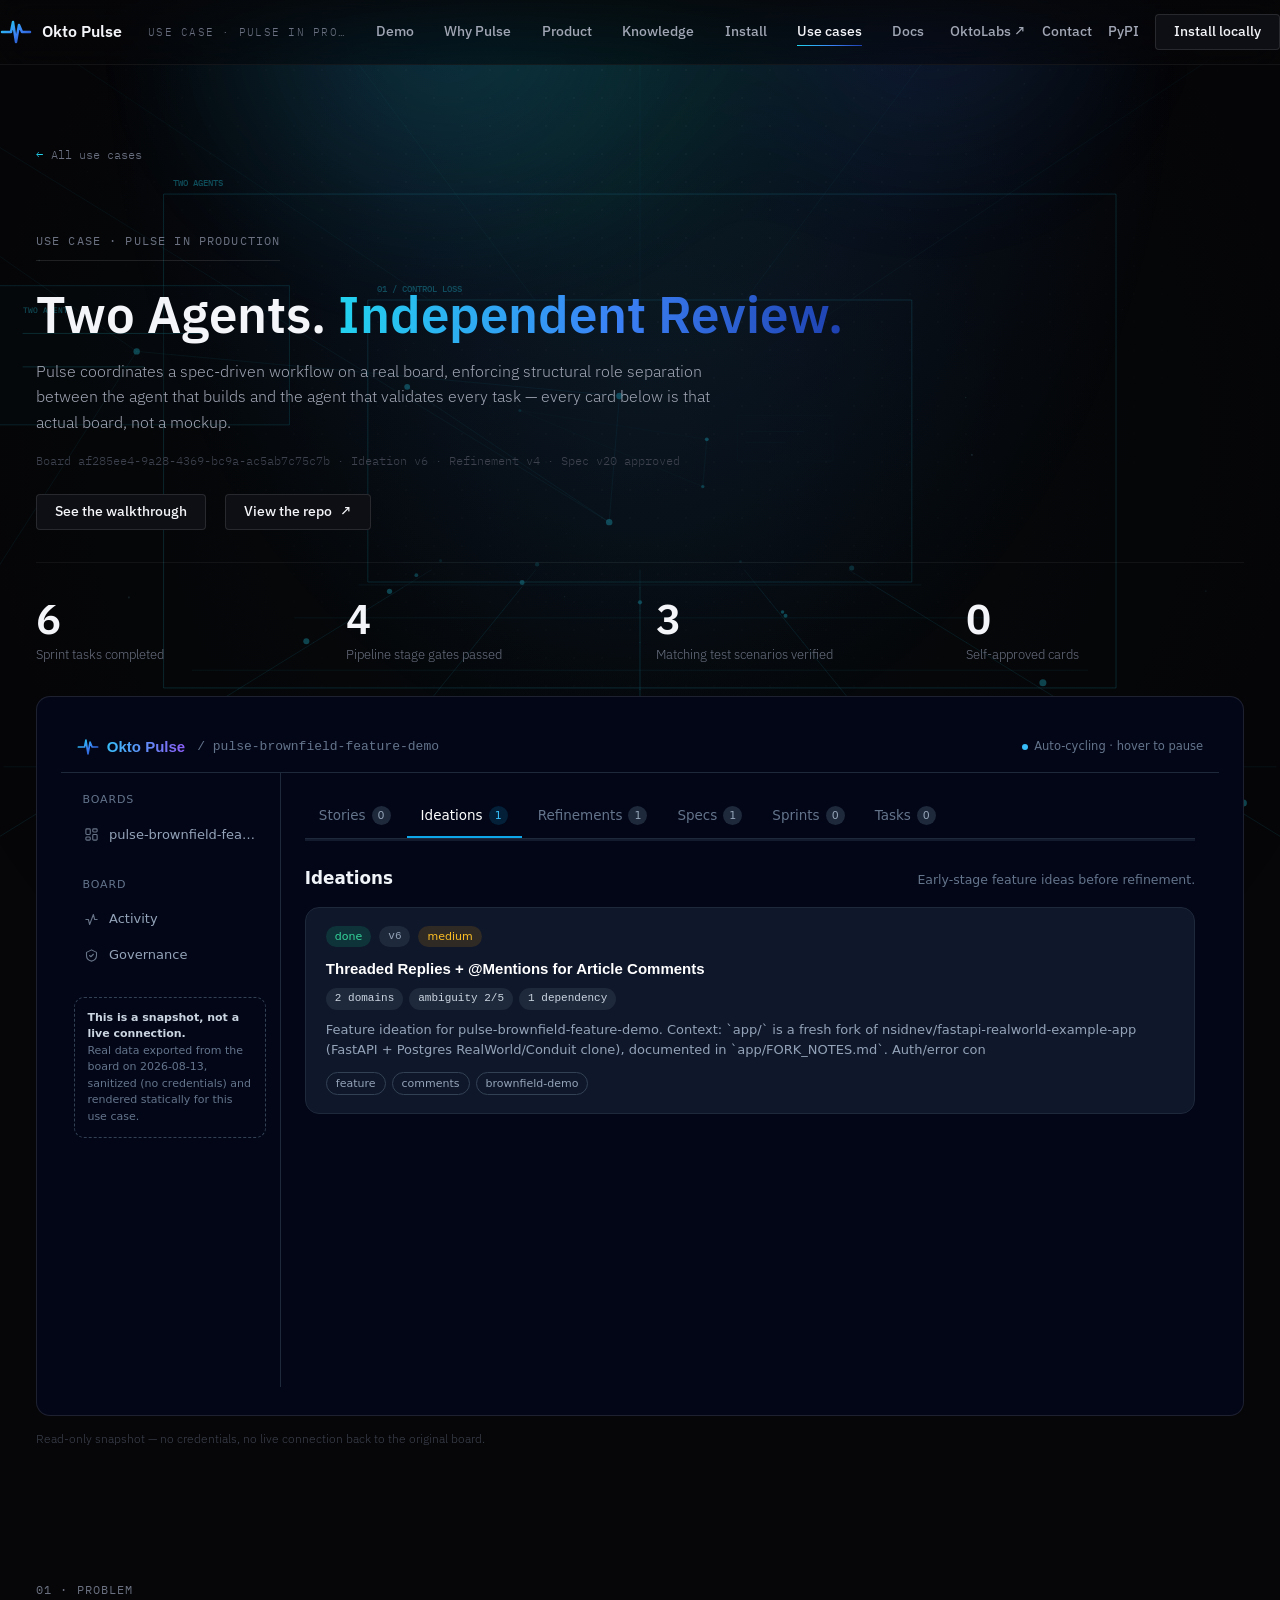
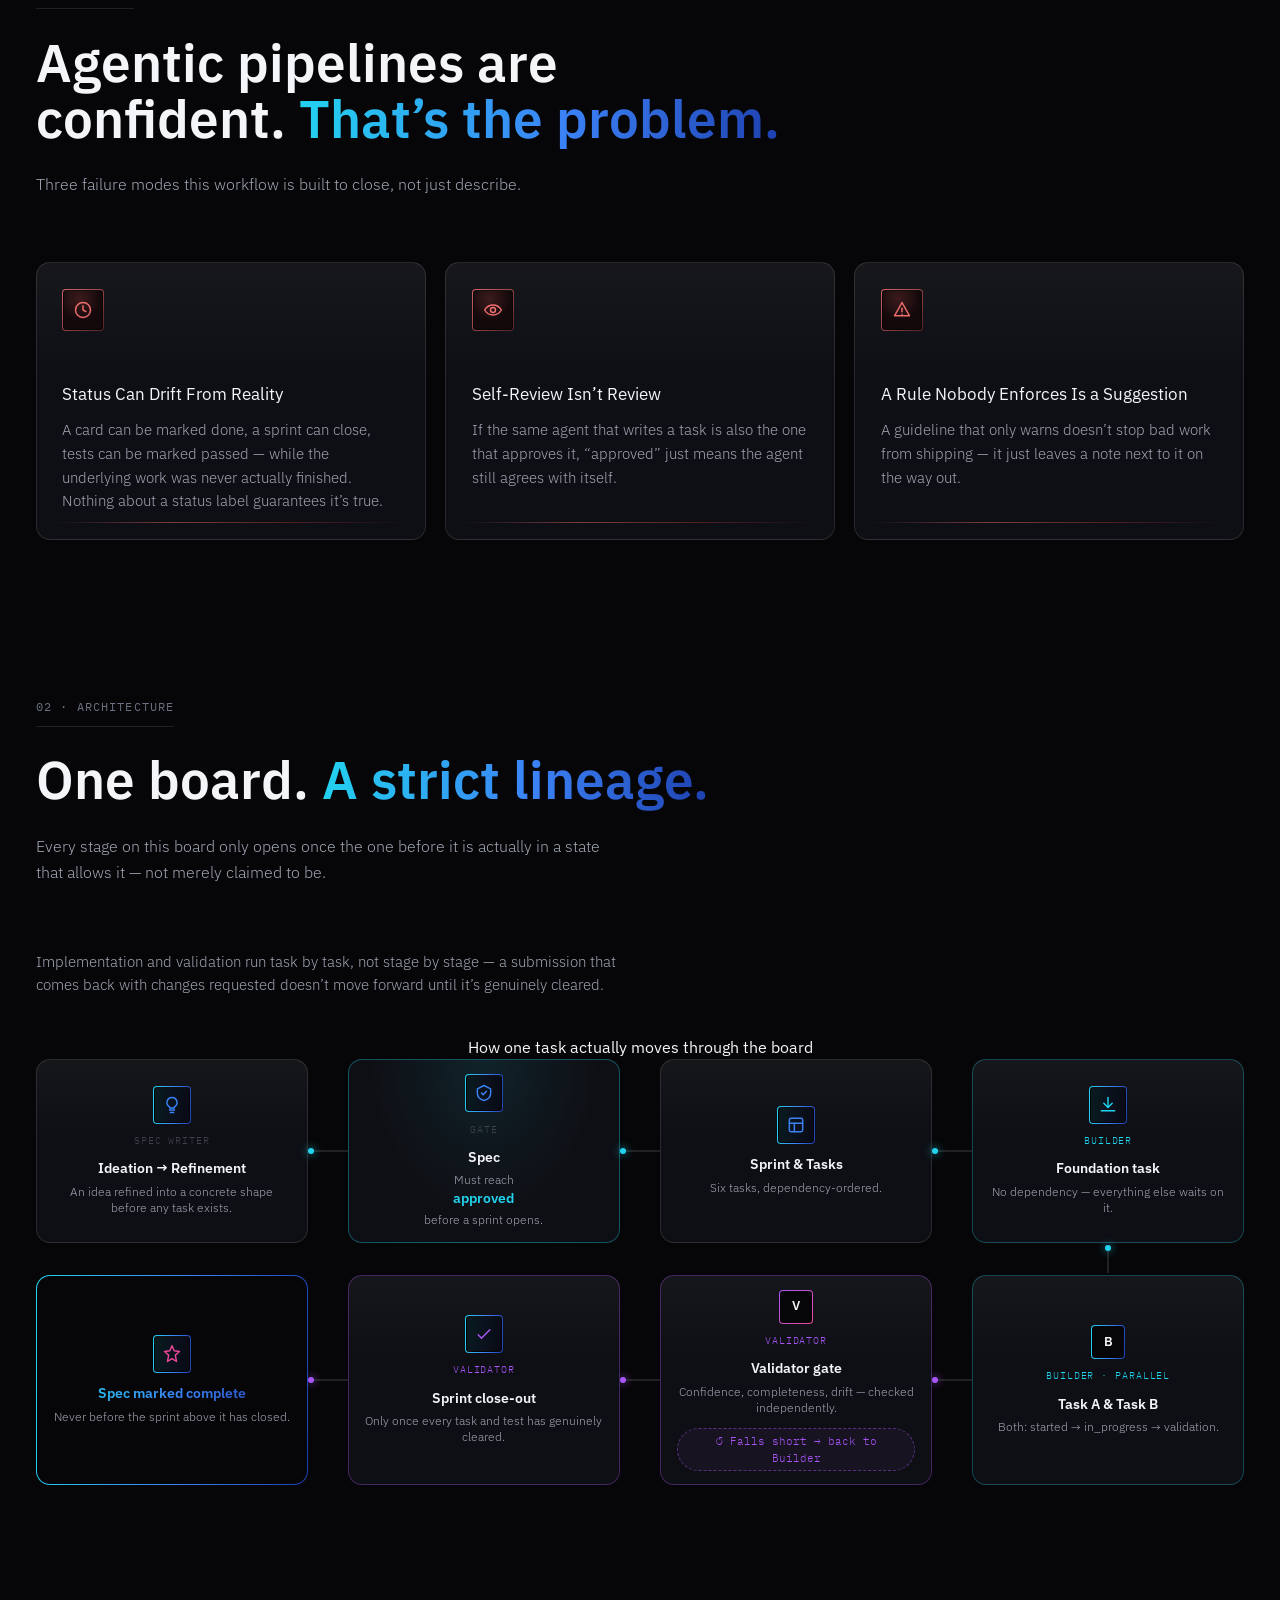
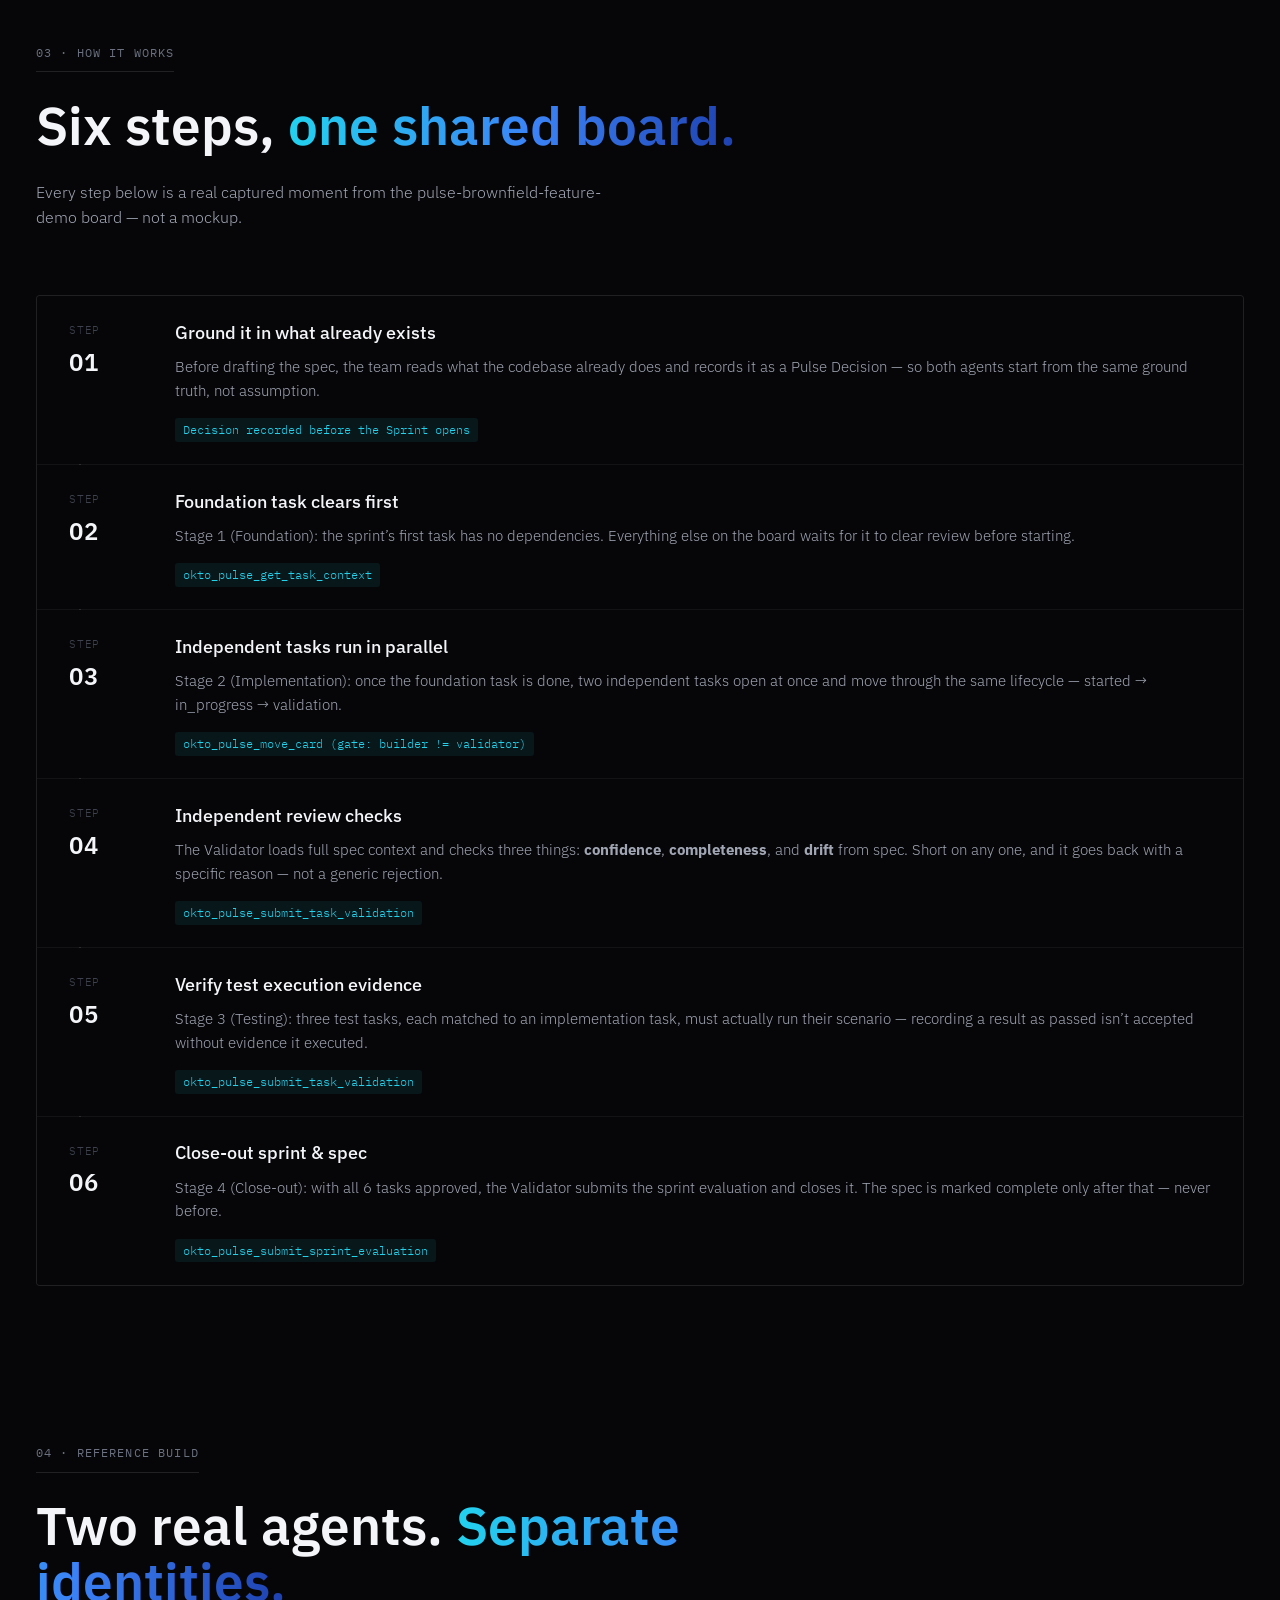
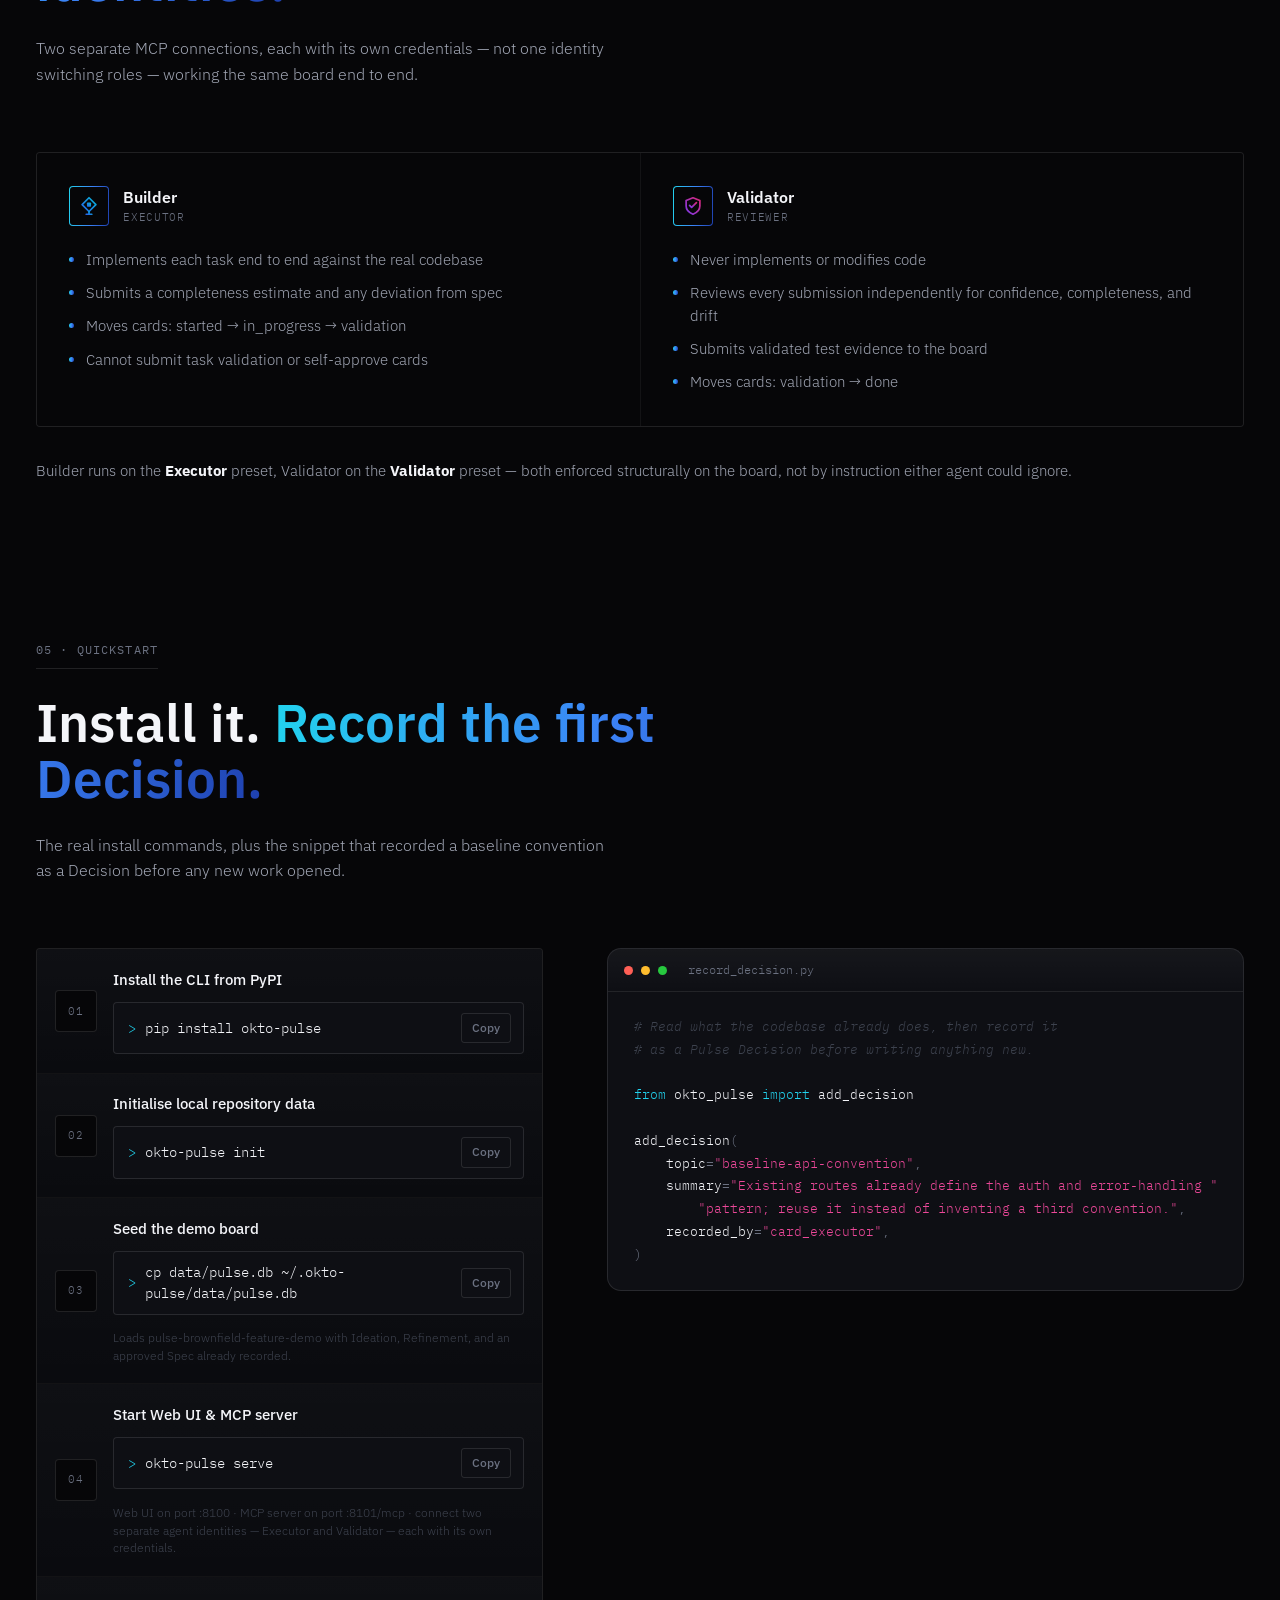
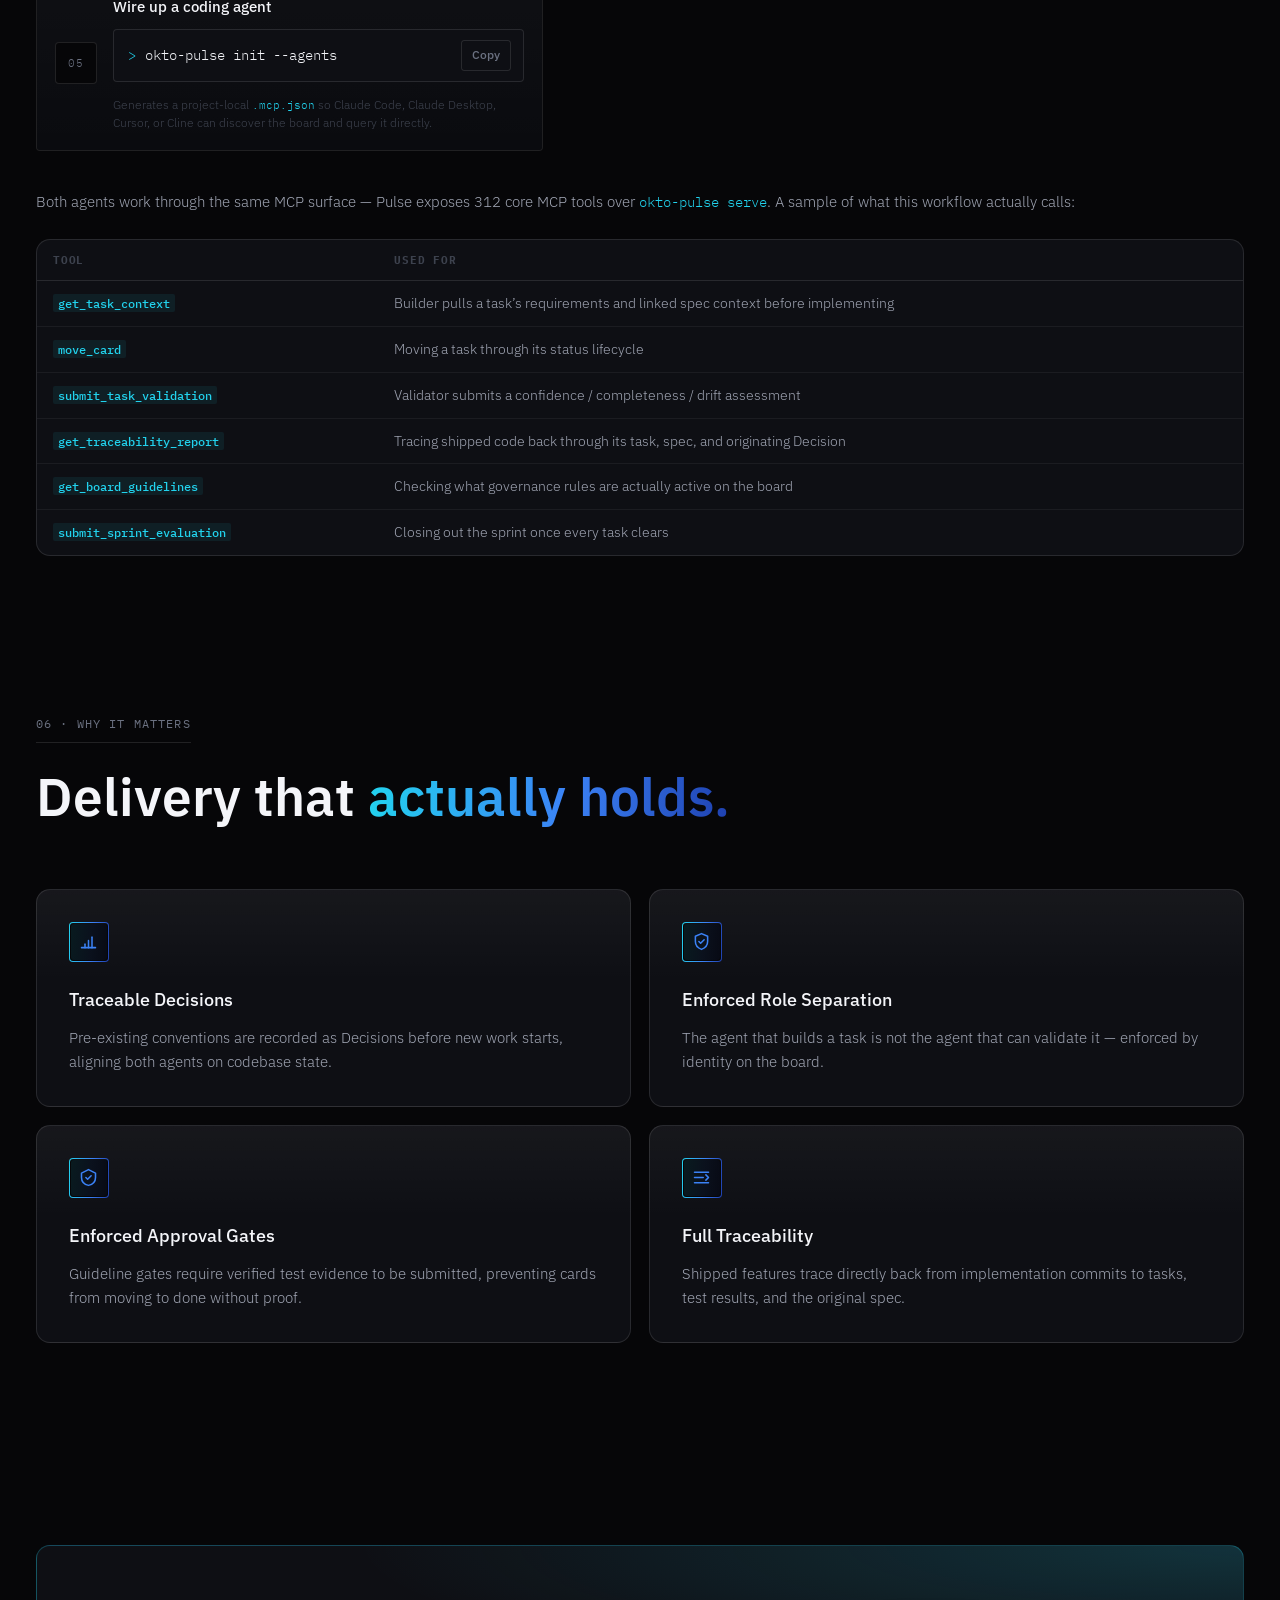
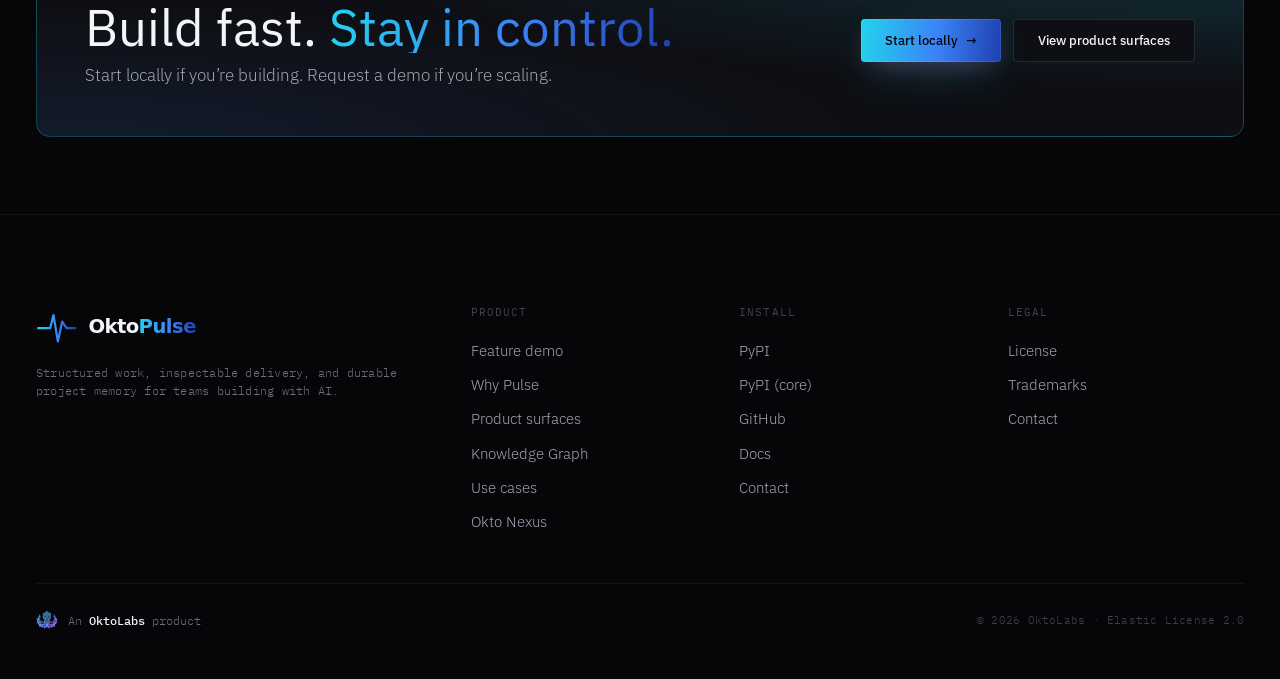
==== use-case-two-agents-governed-board.html @ 7f99d362 "Move live board into the first fold; cut a real scroll-jank cost Merge the Hero and Live Board secti" ====
<!doctype html>
<html lang="en" class="no-js">
<head>
  <meta charset="utf-8" />
  <meta name="viewport" content="width=device-width, initial-scale=1, viewport-fit=cover" />
  <title>Two Agents. Independent Review. — Okto Pulse Use Case</title>
  <meta name="description" content="A Builder Agent implements a real feature end to end; a Validator Agent independently checks every task against an approved Spec before it ships, on a real Okto Pulse board." />
  <meta property="og:type" content="article" />
  <meta property="og:url" content="https://oktolabs.ai/platform/pulse/use-case-two-agents-governed-board.html" />
  <meta property="og:title" content="Two Agents. Independent Review. — Okto Pulse Use Case" />
  <meta property="og:description" content="A Builder Agent implements a real feature end to end; a Validator Agent independently checks every task against an approved Spec before it ships, on a real Okto Pulse board." />
  <meta property="og:image" content="https://oktolabs.ai/platform/pulse/assets/social/okto-pulse-share.png" />
  <meta property="og:image:secure_url" content="https://oktolabs.ai/platform/pulse/assets/social/okto-pulse-share.png" />
  <meta property="og:image:type" content="image/png" />
  <meta property="og:image:width" content="1200" />
  <meta property="og:image:height" content="630" />
  <meta name="twitter:card" content="summary_large_image" />
  <meta name="twitter:title" content="Two Agents. Independent Review. — Okto Pulse Use Case" />
  <meta name="twitter:description" content="A Builder Agent implements a real feature end to end; a Validator Agent independently checks every task against an approved Spec before it ships, on a real Okto Pulse board." />
  <meta name="twitter:image" content="https://oktolabs.ai/platform/pulse/assets/social/okto-pulse-share.png" />
  <meta name="theme-color" content="#070709" />

  <link rel="icon" type="image/svg+xml" href="./assets/logos/pulse-icon.svg" />
  <link rel="icon" type="image/png" href="./assets/logos/pulse-dark-sq.png" />
  <link rel="canonical" href="https://oktolabs.ai/platform/pulse/use-case-two-agents-governed-board.html" />

  <link rel="preconnect" href="https://fonts.googleapis.com" />
  <link rel="preconnect" href="https://fonts.gstatic.com" crossorigin />
  <link
    href="https://fonts.googleapis.com/css2?family=IBM+Plex+Mono:wght@300;400;500&family=IBM+Plex+Sans:wght@300;400;500;600;700&display=swap"
    rel="stylesheet"
  />

  <link rel="stylesheet" href="./styles.css?v=20260815-uc18" />

  <!-- Live board embed: fonts/tokens copied from the real Okto Pulse app,
       scoped under .board-embed / .board-modal so they don't leak into the
       rest of this page's own design system. -->
  <link rel="preconnect" href="https://api.fontshare.com" />
  <link href="https://api.fontshare.com/v2/css?f[]=satoshi@400,500,700,900&f[]=general-sans@400,500,600&display=swap" rel="stylesheet" />
  <link rel="stylesheet" href="./board.css?v=20260815-b9" />

  <script type="application/ld+json">
    {
      "@context": "https://schema.org",
      "@type": "Article",
      "headline": "Two Agents. Independent Review.",
      "description": "A Builder Agent implements a real feature end to end; a Validator Agent independently checks every task against an approved Spec before it ships, on a real Okto Pulse board.",
      "url": "https://oktolabs.ai/platform/pulse/use-case-two-agents-governed-board.html",
      "publisher": { "@type": "Organization", "name": "OktoLabs", "url": "https://oktolabs.ai" },
      "isPartOf": { "@type": "WebPage", "name": "Okto Pulse — Use Cases", "url": "https://oktolabs.ai/platform/pulse/use-cases.html" }
    }
  </script>

  <script>
    document.documentElement.classList.replace("no-js", "js");
  </script>
</head>

<body class="usecase-page">
  <!-- Ambient background: subtle dot grid + edge vignette -->
  <div class="ambient" aria-hidden="true">
    <canvas id="pulseDepthCanvas" class="pulse-depth-canvas" role="presentation" tabindex="-1"></canvas>
    <div class="ambient__grid"></div>
    <div class="ambient__vignette"></div>
    <div class="ambient__aurora"></div>
  </div>

  <!-- Navigation -->
  <header class="nav">
    <div class="nav__inner">
      <a class="nav__brand" href="./index.html#top" aria-label="Okto Pulse home">
        <img src="./assets/logos/pulse-icon.svg" alt="" class="nav__mark" width="32" height="32" />
        <span class="nav__wordmark">Okto Pulse</span>
      </a>
      <span class="nav__context" aria-hidden="true"></span>
      <nav class="nav__links" aria-label="Primary">
        <a href="./index.html#demo">Demo</a>
        <a href="./index.html#problem">Why Pulse</a>
        <a href="./index.html#evidence">Product</a>
        <a href="./index.html#knowledge">Knowledge</a>
        <a href="./index.html#install">Install</a>
        <a href="./use-cases.html" class="is-active">Use cases</a>
        <a href="https://docs.oktolabs.ai" rel="noopener">Docs</a>
      </nav>
      <div class="nav__cta">
        <a class="nav__ext" href="https://oktolabs.ai" rel="noopener">OktoLabs<span class="nav__ext-arrow">&nbsp;&#8599;</span></a>
        <a class="nav__ext" href="https://oktolabs.ai/contact/" rel="noopener">Contact</a>
        <a class="nav__ext" href="https://pypi.org/project/okto-pulse/" rel="noopener">PyPI</a>
        <a class="btn btn--quiet" href="./index.html#install">
          <span>Install locally</span>
        </a>
        <button class="nav__toggle" type="button" aria-expanded="false" aria-controls="mobileMenu" aria-label="Open menu">
          <span class="nav__toggle-line" aria-hidden="true"></span>
          <span class="nav__toggle-line" aria-hidden="true"></span>
        </button>
      </div>
    </div>
    <span class="nav__progress" aria-hidden="true"></span>
  </header>

  <nav id="mobileMenu" class="mobile-menu" aria-label="Mobile" hidden>
    <div class="mobile-menu__links">
      <a href="./index.html#demo" style="--i:1">Demo</a>
      <a href="./index.html#problem" style="--i:2">Why Pulse</a>
      <a href="./index.html#evidence" style="--i:3">Product</a>
      <a href="./index.html#knowledge" style="--i:4">Knowledge</a>
      <a href="./index.html#install" style="--i:5">Install</a>
      <a href="./use-cases.html" style="--i:6">Use cases</a>
      <a href="https://docs.oktolabs.ai" rel="noopener" style="--i:7">Docs</a>
    </div>
    <div class="mobile-menu__meta" style="--i:8">
      <a href="https://oktolabs.ai" rel="noopener">OktoLabs&nbsp;&#8599;</a>
      <a href="https://oktolabs.ai/contact/" rel="noopener">Contact&nbsp;&#8599;</a>
      <a href="https://pypi.org/project/okto-pulse/" rel="noopener">PyPI&nbsp;&#8599;</a>
      <a href="https://github.com/OktoLabsAI/okto-pulse" rel="noopener">GitHub&nbsp;&#8599;</a>
    </div>
    <a class="btn btn--primary mobile-menu__cta" href="./index.html#install" style="--i:9">
      <span>Get started</span>
      <span class="btn__arrow" aria-hidden="true">→</span>
    </a>
  </nav>

  <main id="top">

    <!-- ───────────────────── HERO + LIVE BOARD (first fold) ───────────────────── -->
    <section class="section" style="padding-bottom: clamp(2rem, 4vw, 4rem);" data-depth-scene="case-hero" data-depth-title="Two agents" data-depth-number="00">
      <div class="section__inner">
        <a class="breadcrumb" href="./use-cases.html">
          <span class="breadcrumb__arrow" aria-hidden="true">←</span> All use cases
        </a>

        <header class="section__head" style="margin-top: 1.5rem; margin-bottom: 1.5rem; max-width: 100%;">
          <span class="section__eyebrow">USE CASE · PULSE IN PRODUCTION</span>
          <h1 class="section__title" data-kinetic style="font-size: clamp(2.2rem, 4.2vw, 3.2rem); line-height: 1.1;">
            Two Agents. <em>Independent Review.</em>
          </h1>
          <p class="section__lede" style="margin-top: 1rem; max-width: 68ch;">
            Pulse coordinates a spec-driven workflow on a real board, enforcing structural role separation between the agent that builds and the agent that validates every task &mdash; every card below is that actual board, not a mockup.
          </p>
          <span class="usecase-card__meta" style="display: block; margin-top: 1rem;">Board af285ee4-9a28-4369-bc9a-ac5ab7c75c7b &middot; Ideation v6 &middot; Refinement v4 &middot; Spec v20 approved</span>
        </header>

        <div class="hero__actions" style="margin-bottom: 2rem;">
          <a class="btn btn--quiet" href="#walkthrough">
            <span>See the walkthrough</span>
          </a>
          <a class="btn btn--quiet" href="https://github.com/Infrasity-Labs/pulse-brownfield-feature-demo" rel="noopener" target="_blank">
            <span>View the repo</span>
            <span class="btn__arrow" aria-hidden="true">↗</span>
          </a>
        </div>

        <ul class="hero__stats" style="margin-bottom: 2rem; max-width: 100%;">
          <li>
            <span class="stat__value" data-count="6">0</span>
            <span class="stat__label">Sprint tasks completed</span>
          </li>
          <li>
            <span class="stat__value" data-count="4">0</span>
            <span class="stat__label">Pipeline stage gates passed</span>
          </li>
          <li>
            <span class="stat__value" data-count="3">0</span>
            <span class="stat__label">Matching test scenarios verified</span>
          </li>
          <li>
            <span class="stat__value" data-count="0">0</span>
            <span class="stat__label">Self-approved cards</span>
          </li>
        </ul>

        <div class="board-embed" id="live-board" style="border: 1px solid var(--hair-strong); border-radius: var(--radius-lg);">
          <header class="board-topbar">
            <button class="board-hamburger" id="boardHamburger" aria-label="Toggle sidebar" aria-expanded="false" aria-controls="boardSidebar">
              <svg viewBox="0 0 24 24" width="16" height="16" fill="none" stroke="currentColor" stroke-width="1.75" stroke-linecap="round"><path d="M3 6h18M3 12h18M3 18h18" /></svg>
            </button>
            <span class="board-topbar__brand"><img src="./assets/logos/pulse-icon.svg" alt="" /><span>Okto Pulse</span></span>
            <span class="board-topbar__crumb">/ pulse-brownfield-feature-demo</span>
            <span class="board-topbar__live" id="boardLiveBadge" title="Auto-cycling through board views — hover the board to pause">
              <span class="board-topbar__live-dot"></span> Auto-cycling &middot; hover to pause
            </span>
          </header>
          <div class="board-shell">
            <aside class="board-sidebar" id="boardSidebar"></aside>
            <main class="board-main">
              <nav class="board-tabs" id="boardTabs" aria-label="Board sections"></nav>
              <div class="board-autoplay" id="boardAutoplay" aria-hidden="true"><span></span></div>
              <div id="boardPanel">
                <div class="board-loading">Loading board snapshot…</div>
              </div>
            </main>
          </div>
        </div>
        <p style="margin-top: 0.85rem; font-size: 11.5px; color: var(--ink-faint);">
          Read-only snapshot &mdash; no credentials, no live connection back to the original board.
        </p>
      </div>
    </section>

    <!-- ───────────────────── PROBLEM ───────────────────── -->
    <section id="problem" class="section" data-depth-scene="problem" data-depth-title="Problem" data-depth-number="01">
      <div class="section__inner">
        <header class="section__head">
          <span class="section__eyebrow">01 · PROBLEM</span>
          <h2 class="section__title">
            Agentic pipelines are confident. <em>That&rsquo;s the problem.</em>
          </h2>
          <p class="section__lede">
            Three failure modes this workflow is built to close, not just describe.
          </p>
        </header>

        <div class="problem__grid grid--3col" style="margin-top: 2.4rem;">
          <article class="risk-card" style="--risk-i:1">
            <div class="risk-card__top">
              <span class="context-icon risk-card__icon" aria-hidden="true">
                <svg viewBox="0 0 24 24" role="img">
                  <circle cx="12" cy="12" r="9" fill="none" stroke="currentColor" stroke-width="1.75" stroke-linecap="round" stroke-linejoin="round" />
                  <path d="M12 7v5l3.5 2" fill="none" stroke="currentColor" stroke-width="1.75" stroke-linecap="round" stroke-linejoin="round" />
                </svg>
              </span>
            </div>
            <h3>Status Can Drift From Reality</h3>
            <p>A card can be marked done, a sprint can close, tests can be marked passed &mdash; while the underlying work was never actually finished. Nothing about a status label guarantees it&rsquo;s true.</p>
          </article>
          <article class="risk-card" style="--risk-i:2">
            <div class="risk-card__top">
              <span class="context-icon risk-card__icon" aria-hidden="true">
                <svg viewBox="0 0 24 24" role="img">
                  <path d="M2 12s3.5-6 10-6 10 6 10 6-3.5 6-10 6-10-6-10-6z" fill="none" stroke="currentColor" stroke-width="1.75" stroke-linecap="round" stroke-linejoin="round"/>
                  <circle cx="12" cy="12" r="3" fill="none" stroke="currentColor" stroke-width="1.75" stroke-linecap="round" stroke-linejoin="round"/>
                </svg>
              </span>
            </div>
            <h3>Self-Review Isn&rsquo;t Review</h3>
            <p>If the same agent that writes a task is also the one that approves it, &ldquo;approved&rdquo; just means the agent still agrees with itself.</p>
          </article>
          <article class="risk-card" style="--risk-i:3">
            <div class="risk-card__top">
              <span class="context-icon risk-card__icon" aria-hidden="true">
                <svg viewBox="0 0 24 24" role="img">
                  <path d="M12 3l9 16H3z" fill="none" stroke="currentColor" stroke-width="1.75" stroke-linecap="round" stroke-linejoin="round" />
                  <path d="M12 10v4" fill="none" stroke="currentColor" stroke-width="1.75" stroke-linecap="round" />
                  <path d="M12 17h.01" fill="none" stroke="currentColor" stroke-width="1.75" stroke-linecap="round" />
                </svg>
              </span>
            </div>
            <h3>A Rule Nobody Enforces Is a Suggestion</h3>
            <p>A guideline that only warns doesn&rsquo;t stop bad work from shipping &mdash; it just leaves a note next to it on the way out.</p>
          </article>
        </div>
      </div>
    </section>

    <!-- ───────────────────── ARCHITECTURE ───────────────────── -->
    <section id="architecture" class="section" data-depth-scene="case-architecture" data-depth-title="Architecture" data-depth-number="02">
      <div class="section__inner">
        <header class="section__head">
          <span class="section__eyebrow">02 · ARCHITECTURE</span>
          <h2 class="section__title">
            One board. <em>A strict lineage.</em>
          </h2>
          <p class="section__lede">
            Every stage on this board only opens once the one before it is actually in a state
            that allows it &mdash; not merely claimed to be.
          </p>
        </header>

        <p style="margin-top: 1.8rem; font-size: 0.94rem; color: var(--ink-dim); max-width: 68ch;">
          Implementation and validation run task by task, not stage by stage &mdash; a submission
          that comes back with changes requested doesn&rsquo;t move forward until it&rsquo;s
          genuinely cleared.
        </p>

        <h3 style="margin-top: 2.4rem; font-size: 1rem; color: var(--ink); text-align: center;">How one task actually moves through the board</h3>
        <div class="arch-flow arch-flow--loop" aria-label="Diagram: Ideation and Refinement lead to an approved Spec, which opens Sprint and Tasks, which unblocks a Foundation task, which unblocks Task A and Task B running in parallel. That work flows through the Validator gate, then Sprint close-out, ending at Spec marked complete; rejected work is sent back to the Builder.">
          <div class="flow-node loop-t1">
            <span class="context-icon flow-node__icon" aria-hidden="true">
              <svg viewBox="0 0 24 24" role="img"><path d="M9 18h6" fill="none" stroke="currentColor" stroke-width="1.75" stroke-linecap="round" /><path d="M10 21h4" fill="none" stroke="currentColor" stroke-width="1.75" stroke-linecap="round" /><path d="M12 3a6 6 0 0 0-3.5 10.9c.5.4.8 1 .8 1.6h5.4c0-.6.3-1.2.8-1.6A6 6 0 0 0 12 3z" fill="none" stroke="currentColor" stroke-width="1.75" stroke-linecap="round" stroke-linejoin="round" /></svg>
            </span>
            <span class="flow-node__tag">Spec Writer</span>
            <strong>Ideation → Refinement</strong>
            <p>An idea refined into a concrete shape before any task exists.</p>
          </div>
          <div class="arch-hflow loop-ht1" aria-hidden="true"></div>
          <div class="flow-node flow-node--gate loop-t2">
            <span class="context-icon flow-node__icon" aria-hidden="true">
              <svg viewBox="0 0 24 24" role="img"><path d="M12 3l8 4v5c0 5-3.5 8-8 9-4.5-1-8-4-8-9V7z" fill="none" stroke="currentColor" stroke-width="1.75" stroke-linecap="round" stroke-linejoin="round" /><path d="M9 12l2 2 4-4" fill="none" stroke="currentColor" stroke-width="1.75" stroke-linecap="round" stroke-linejoin="round" /></svg>
            </span>
            <span class="flow-node__tag">Gate</span>
            <strong>Spec</strong>
            <p>Must reach <strong style="color: var(--pulse-cyan);">approved</strong> before a sprint opens.</p>
          </div>
          <div class="arch-hflow loop-ht2" aria-hidden="true"></div>
          <div class="flow-node loop-t3">
            <span class="context-icon flow-node__icon" aria-hidden="true">
              <svg viewBox="0 0 24 24" role="img"><rect x="4" y="4" width="16" height="16" rx="2" fill="none" stroke="currentColor" stroke-width="1.75" /><path d="M4 10h16" fill="none" stroke="currentColor" stroke-width="1.75" /><path d="M10 10v10" fill="none" stroke="currentColor" stroke-width="1.75" /></svg>
            </span>
            <strong>Sprint & Tasks</strong>
            <p>Six tasks, dependency-ordered.</p>
          </div>
          <div class="arch-hflow loop-ht3" aria-hidden="true"></div>
          <div class="flow-node flow-node--builder loop-t4">
            <span class="context-icon flow-node__icon" aria-hidden="true">
              <svg viewBox="0 0 24 24" role="img"><path d="M12 3v11" fill="none" stroke="currentColor" stroke-width="1.75" stroke-linecap="round" /><path d="m7 10 5 5 5-5" fill="none" stroke="currentColor" stroke-width="1.75" stroke-linecap="round" stroke-linejoin="round" /><path d="M4 19h16" fill="none" stroke="currentColor" stroke-width="1.75" stroke-linecap="round" /></svg>
            </span>
            <span class="flow-node__tag">Builder</span>
            <strong>Foundation task</strong>
            <p>No dependency &mdash; everything else waits on it.</p>
          </div>
          <div class="arch-vflow loop-v" aria-hidden="true"></div>
          <div class="flow-node flow-node--builder loop-b4">
            <span class="flow-node__badge" aria-hidden="true">B</span>
            <span class="flow-node__tag">Builder · parallel</span>
            <strong>Task A &amp; Task B</strong>
            <p>Both: started → in_progress → validation.</p>
          </div>
          <div class="arch-hflow arch-hflow--reverse loop-hb3" aria-hidden="true"></div>
          <div class="flow-node flow-node--validator loop-b3">
            <span class="flow-node__badge flow-node__badge--validator" aria-hidden="true">V</span>
            <span class="flow-node__tag">Validator</span>
            <strong>Validator gate</strong>
            <p>Confidence, completeness, drift &mdash; checked independently.</p>
            <span class="arch-rejected">↺ Falls short → back to Builder</span>
          </div>
          <div class="arch-hflow arch-hflow--reverse loop-hb2" aria-hidden="true"></div>
          <div class="flow-node flow-node--validator loop-b2">
            <span class="context-icon flow-node__icon" aria-hidden="true">
              <svg viewBox="0 0 24 24" role="img"><path d="M5 13l4 4L19 7" fill="none" stroke="currentColor" stroke-width="1.75" stroke-linecap="round" stroke-linejoin="round" /></svg>
            </span>
            <span class="flow-node__tag">Validator</span>
            <strong>Sprint close-out</strong>
            <p>Only once every task and test has genuinely cleared.</p>
          </div>
          <div class="arch-hflow arch-hflow--reverse loop-hb1" aria-hidden="true"></div>
          <div class="flow-node flow-node--final loop-b1">
            <span class="context-icon flow-node__icon" aria-hidden="true">
              <svg viewBox="0 0 24 24" role="img"><path d="M12 2l2.6 6.2L21 9l-5 4.4L17.4 21 12 17.6 6.6 21 8 13.4 3 9l6.4-.8z" fill="none" stroke="currentColor" stroke-width="1.75" stroke-linecap="round" stroke-linejoin="round" /></svg>
            </span>
            <strong>Spec marked complete</strong>
            <p>Never before the sprint above it has closed.</p>
          </div>
        </div>

      </div>
    </section>

    <!-- ───────────────────── WALKTHROUGH ───────────────────── -->
    <section id="walkthrough" class="section" data-depth-scene="case-walkthrough" data-depth-title="Walkthrough" data-depth-number="03">
      <div class="section__inner">
        <header class="section__head">
          <span class="section__eyebrow">03 · HOW IT WORKS</span>
          <h2 class="section__title">
            Six steps, <em>one shared board.</em>
          </h2>
          <p class="section__lede">
            Every step below is a real captured moment from the pulse-brownfield-feature-demo board
            &mdash; not a mockup.
          </p>
        </header>

        <ol class="pipeline walk-steps" style="margin-top: 2.4rem;">
          <li class="pipeline__step walk-step">
            <div class="walk-step__num">STEP<strong>01</strong></div>
            <div>
              <h3>Ground it in what already exists</h3>
              <p>Before drafting the spec, the team reads what the codebase already does and records it as a Pulse Decision &mdash; so both agents start from the same ground truth, not assumption.</p>
              <span class="walk-step__moment">Decision recorded before the Sprint opens</span>
            </div>
          </li>
          <li class="pipeline__step walk-step">
            <div class="walk-step__num">STEP<strong>02</strong></div>
            <div>
              <h3>Foundation task clears first</h3>
              <p>Stage 1 (Foundation): the sprint&rsquo;s first task has no dependencies. Everything else on the board waits for it to clear review before starting.</p>
              <span class="walk-step__moment">okto_pulse_get_task_context</span>
            </div>
          </li>
          <li class="pipeline__step walk-step">
            <div class="walk-step__num">STEP<strong>03</strong></div>
            <div>
              <h3>Independent tasks run in parallel</h3>
              <p>Stage 2 (Implementation): once the foundation task is done, two independent tasks open at once and move through the same lifecycle &mdash; started → in_progress → validation.</p>
              <span class="walk-step__moment">okto_pulse_move_card (gate: builder != validator)</span>
            </div>
          </li>
          <li class="pipeline__step walk-step">
            <div class="walk-step__num">STEP<strong>04</strong></div>
            <div>
              <h3>Independent review checks</h3>
              <p>The Validator loads full spec context and checks three things: <strong>confidence</strong>, <strong>completeness</strong>, and <strong>drift</strong> from spec. Short on any one, and it goes back with a specific reason &mdash; not a generic rejection.</p>
              <span class="walk-step__moment">okto_pulse_submit_task_validation</span>
            </div>
          </li>
          <li class="pipeline__step walk-step">
            <div class="walk-step__num">STEP<strong>05</strong></div>
            <div>
              <h3>Verify test execution evidence</h3>
              <p>Stage 3 (Testing): three test tasks, each matched to an implementation task, must actually run their scenario &mdash; recording a result as passed isn&rsquo;t accepted without evidence it executed.</p>
              <span class="walk-step__moment">okto_pulse_submit_task_validation</span>
            </div>
          </li>
          <li class="pipeline__step walk-step">
            <div class="walk-step__num">STEP<strong>06</strong></div>
            <div>
              <h3>Close-out sprint & spec</h3>
              <p>Stage 4 (Close-out): with all 6 tasks approved, the Validator submits the sprint evaluation and closes it. The spec is marked complete only after that &mdash; never before.</p>
              <span class="walk-step__moment">okto_pulse_submit_sprint_evaluation</span>
            </div>
          </li>
        </ol>
      </div>
    </section>

    <!-- ───────────────────── REFERENCE BUILD ───────────────────── -->
    <section id="reference-build" class="section" data-depth-scene="case-reference" data-depth-title="Reference build" data-depth-number="04">
      <div class="section__inner">
        <header class="section__head">
          <span class="section__eyebrow">04 · REFERENCE BUILD</span>
          <h2 class="section__title">
            Two real agents. <em>Separate identities.</em>
          </h2>
          <p class="section__lede">
            Two separate MCP connections, each with its own credentials &mdash; not one identity
            switching roles &mdash; working the same board end to end.
          </p>
        </header>

        <div class="grid--features grid--agents" style="margin-top: 2.4rem;">
          <article class="feature agent-card">
            <div class="agent-card__top">
              <span class="agent-card__badge">
                <img src="./assets/logos/builder.svg" alt="Builder logo" class="agent-card__logo" />
              </span>
              <div>
                <div class="agent-card__name">Builder</div>
                <div class="agent-card__role">Executor</div>
              </div>
            </div>
            <ul>
              <li>Implements each task end to end against the real codebase</li>
              <li>Submits a completeness estimate and any deviation from spec</li>
              <li>Moves cards: started → in_progress → validation</li>
              <li>Cannot submit task validation or self-approve cards</li>
            </ul>
          </article>
          <article class="feature agent-card">
            <div class="agent-card__top">
              <span class="agent-card__badge">
                <img src="./assets/logos/validator.svg" alt="Validator logo" class="agent-card__logo" />
              </span>
              <div>
                <div class="agent-card__name">Validator</div>
                <div class="agent-card__role">Reviewer</div>
              </div>
            </div>
            <ul>
              <li>Never implements or modifies code</li>
              <li>Reviews every submission independently for confidence, completeness, and drift</li>
              <li>Submits validated test evidence to the board</li>
              <li>Moves cards: validation → done</li>
            </ul>
          </article>
        </div>

        <p style="margin-top: 2rem; font-size: 0.94rem; color: var(--ink-dim);">
          Builder runs on the <strong style="color: var(--ink);">Executor</strong> preset,
          Validator on the <strong style="color: var(--ink);">Validator</strong> preset &mdash;
          both enforced structurally on the board, not by instruction either agent could ignore.
        </p>
      </div>
    </section>

    <!-- ───────────────────── QUICKSTART ───────────────────── -->
    <section id="developer" class="section" data-depth-scene="case-quickstart" data-depth-title="Activate" data-depth-number="05">
      <div class="section__inner">
        <header class="section__head">
          <span class="section__eyebrow">05 · QUICKSTART</span>
          <h2 class="section__title">
            Install it. <em>Record the first Decision.</em>
          </h2>
          <p class="section__lede">
            The real install commands, plus the snippet that recorded a baseline convention as a
            Decision before any new work opened.
          </p>
        </header>

        <div class="grid--split" style="margin-top: 2.4rem;">
          <div>
            <ol class="install" style="grid-template-columns: 1fr; margin-top: 0; margin-bottom: 0;">
              <li class="install__step">
                <span class="install__num">01</span>
                <div class="install__body">
                  <h3>Install the CLI from PyPI</h3>
                  <div class="terminal" data-copy>
                    <div class="terminal__prompt">
                      <span class="terminal__sigil">&gt;</span>
                      <code>pip install okto-pulse</code>
                    </div>
                    <button class="terminal__copy" type="button" aria-label="Copy command">
                      <span class="terminal__copy-label">Copy</span>
                    </button>
                  </div>
                </div>
              </li>
              <li class="install__step">
                <span class="install__num">02</span>
                <div class="install__body">
                  <h3>Initialise local repository data</h3>
                  <div class="terminal" data-copy>
                    <div class="terminal__prompt">
                      <span class="terminal__sigil">&gt;</span>
                      <code>okto-pulse init</code>
                    </div>
                    <button class="terminal__copy" type="button" aria-label="Copy command">
                      <span class="terminal__copy-label">Copy</span>
                    </button>
                  </div>
                </div>
              </li>
              <li class="install__step">
                <span class="install__num">03</span>
                <div class="install__body">
                  <h3>Seed the demo board</h3>
                  <div class="terminal" data-copy>
                    <div class="terminal__prompt">
                      <span class="terminal__sigil">&gt;</span>
                      <code>cp data/pulse.db ~/.okto-pulse/data/pulse.db</code>
                    </div>
                    <button class="terminal__copy" type="button" aria-label="Copy command">
                      <span class="terminal__copy-label">Copy</span>
                    </button>
                  </div>
                  <span style="font-size: 11.5px; color: var(--ink-faint); margin-top: 0.25rem; display: block;">Loads pulse-brownfield-feature-demo with Ideation, Refinement, and an approved Spec already recorded.</span>
                </div>
              </li>
              <li class="install__step">
                <span class="install__num">04</span>
                <div class="install__body">
                  <h3>Start Web UI & MCP server</h3>
                  <div class="terminal" data-copy>
                    <div class="terminal__prompt">
                      <span class="terminal__sigil">&gt;</span>
                      <code>okto-pulse serve</code>
                    </div>
                    <button class="terminal__copy" type="button" aria-label="Copy command">
                      <span class="terminal__copy-label">Copy</span>
                    </button>
                  </div>
                  <span style="font-size: 11.5px; color: var(--ink-faint); margin-top: 0.25rem; display: block;">Web UI on port :8100 &middot; MCP server on port :8101/mcp &middot; connect two separate agent identities &mdash; Executor and Validator &mdash; each with its own credentials.</span>
                </div>
              </li>
              <li class="install__step">
                <span class="install__num">05</span>
                <div class="install__body">
                  <h3>Wire up a coding agent</h3>
                  <div class="terminal" data-copy>
                    <div class="terminal__prompt">
                      <span class="terminal__sigil">&gt;</span>
                      <code>okto-pulse init --agents</code>
                    </div>
                    <button class="terminal__copy" type="button" aria-label="Copy command">
                      <span class="terminal__copy-label">Copy</span>
                    </button>
                  </div>
                  <span style="font-size: 11.5px; color: var(--ink-faint); margin-top: 0.25rem; display: block;">Generates a project-local <code class="mono">.mcp.json</code> so Claude Code, Claude Desktop, Cursor, or Cline can discover the board and query it directly.</span>
                </div>
              </li>
            </ol>
          </div>

          <div>
            <div class="mcp__code" style="margin-top: 0;">
              <div class="mcp__code-bar">
                <span class="dot"></span><span class="dot"></span><span class="dot"></span>
                <span class="mcp__code-title">record_decision.py</span>
              </div>
              <pre class="mcp__code-body"><code><span class="tk-c"># Read what the codebase already does, then record it</span>
<span class="tk-c"># as a Pulse Decision before writing anything new.</span>

<span class="tk-k">from</span> okto_pulse <span class="tk-k">import</span> add_decision

add_decision<span class="tk-p">(</span>
    topic<span class="tk-p">=</span><span class="tk-s">"baseline-api-convention"</span><span class="tk-p">,</span>
    summary<span class="tk-p">=</span><span class="tk-s">"Existing routes already define the auth and error-handling "</span>
        <span class="tk-s">"pattern; reuse it instead of inventing a third convention."</span><span class="tk-p">,</span>
    recorded_by<span class="tk-p">=</span><span class="tk-s">"card_executor"</span><span class="tk-p">,</span>
<span class="tk-p">)</span></code></pre>
            </div>
          </div>
        </div>

        <p style="margin-top: 2.4rem; font-size: 0.94rem; color: var(--ink-dim);">
          Both agents work through the same MCP surface &mdash; Pulse exposes 312 core MCP tools
          over <code class="mono">okto-pulse serve</code>. A sample of what this workflow actually calls:
        </p>
        <div class="pulse-table">
          <table>
            <thead>
              <tr><th>Tool</th><th>Used for</th></tr>
            </thead>
            <tbody>
              <tr><td><code>get_task_context</code></td><td>Builder pulls a task&rsquo;s requirements and linked spec context before implementing</td></tr>
              <tr><td><code>move_card</code></td><td>Moving a task through its status lifecycle</td></tr>
              <tr><td><code>submit_task_validation</code></td><td>Validator submits a confidence / completeness / drift assessment</td></tr>
              <tr><td><code>get_traceability_report</code></td><td>Tracing shipped code back through its task, spec, and originating Decision</td></tr>
              <tr><td><code>get_board_guidelines</code></td><td>Checking what governance rules are actually active on the board</td></tr>
              <tr><td><code>submit_sprint_evaluation</code></td><td>Closing out the sprint once every task clears</td></tr>
            </tbody>
          </table>
        </div>
      </div>
    </section>

    <!-- ───────────────────── WHY THIS MATTERS ───────────────────── -->
    <section id="capabilities" class="section" data-depth-scene="case-capabilities" data-depth-title="Why it matters" data-depth-number="06">
      <div class="section__inner">
        <header class="section__head">
          <span class="section__eyebrow">06 · WHY IT MATTERS</span>
          <h2 class="section__title">
            Delivery that <em>actually holds.</em>
          </h2>
        </header>

        <div class="capabilities-flow" style="margin-top: 2.4rem;">
          <article class="feature">
            <div class="feature__top">
              <span class="context-icon feature__icon" aria-hidden="true">
                <svg viewBox="0 0 24 24" role="img"><path d="M4 19h16" /><path d="M8 15v4" /><path d="M12 11v8" /><path d="M16 7v12" /></svg>
              </span>
            </div>
            <h3>Traceable Decisions</h3>
            <p>Pre-existing conventions are recorded as Decisions before new work starts, aligning both agents on codebase state.</p>
          </article>

          <article class="feature">
            <div class="feature__top">
              <span class="context-icon feature__icon" aria-hidden="true">
                <svg viewBox="0 0 24 24" role="img"><path d="M9 12l2 2 4-4" /><path d="M12 3l7 3v6c0 4.5-3 7.5-7 9-4-1.5-7-4.5-7-9V6z" /></svg>
              </span>
            </div>
            <h3>Enforced Role Separation</h3>
            <p>The agent that builds a task is not the agent that can validate it — enforced by identity on the board.</p>
          </article>

          <article class="feature">
            <div class="feature__top">
              <span class="context-icon feature__icon" aria-hidden="true">
                <svg viewBox="0 0 24 24" role="img"><path d="M12 3l8 4v5c0 5-3.5 8-8 9-4.5-1-8-4-8-9V7z" /><path d="M9 12l2 2 4-4" /></svg>
              </span>
            </div>
            <h3>Enforced Approval Gates</h3>
            <p>Guideline gates require verified test evidence to be submitted, preventing cards from moving to done without proof.</p>
          </article>

          <article class="feature">
            <div class="feature__top">
              <span class="context-icon feature__icon" aria-hidden="true">
                <svg viewBox="0 0 24 24" role="img"><path d="M4 6h16" /><path d="M4 12h10" /><path d="M4 18h16" /><path d="m17 9 3 3-3 3" /></svg>
              </span>
            </div>
            <h3>Full Traceability</h3>
            <p>Shipped features trace directly back from implementation commits to tasks, test results, and the original spec.</p>
          </article>
        </div>
      </div>
    </section>

    <!-- ──────────────────── CLOSING CTA ──────────────────── -->
    <section class="section">
      <div class="section__inner">
        <div class="final-cta">
          <div>
            <h2 data-kinetic>Build fast. <em>Stay in control.</em></h2>
            <p>Start locally if you&rsquo;re building. Request a demo if you&rsquo;re scaling.</p>
          </div>
          <div class="final-cta__actions">
            <a class="btn btn--primary btn--large" href="./index.html#install">
              <span>Start locally</span>
              <span class="btn__arrow" aria-hidden="true">→</span>
            </a>
            <a class="btn btn--quiet btn--large" href="./index.html#evidence">
              <span>View product surfaces</span>
            </a>
          </div>
        </div>
      </div>
    </section>

  </main>

  <!-- ──────────────────── FOOTER ──────────────────── -->
  <footer class="foot">
    <div class="foot__inner">
      <div class="foot__brand">
        <img src="./assets/logos/pulse-wordmark.svg" alt="Okto Pulse" class="foot__logo" width="240" height="48" />
        <p class="foot__tag">Structured work, inspectable delivery, and durable project memory for teams building with AI.</p>
      </div>

      <div class="foot__cols">
        <div>
          <h4>Product</h4>
          <ul>
            <li><a href="./index.html#demo">Feature demo</a></li>
            <li><a href="./index.html#problem">Why Pulse</a></li>
            <li><a href="./index.html#evidence">Product surfaces</a></li>
            <li><a href="./index.html#knowledge">Knowledge Graph</a></li>
            <li><a href="./use-cases.html">Use cases</a></li>
            <li><a href="https://oktolabs.ai/platform/nexus/" rel="noopener">Okto Nexus</a></li>
          </ul>
        </div>
        <div>
          <h4>Install</h4>
          <ul>
            <li><a href="https://pypi.org/project/okto-pulse/" rel="noopener">PyPI</a></li>
            <li><a href="https://pypi.org/project/okto-pulse-core/" rel="noopener">PyPI (core)</a></li>
            <li><a href="https://github.com/OktoLabsAI/okto-pulse" rel="noopener">GitHub</a></li>
            <li><a href="https://docs.oktolabs.ai" rel="noopener">Docs</a></li>
            <li><a href="https://oktolabs.ai/contact/" rel="noopener">Contact</a></li>
          </ul>
        </div>
        <div>
          <h4>Legal</h4>
          <ul>
            <li><a href="https://github.com/OktoLabsAI/okto-pulse/blob/main/LICENSE" rel="noopener">License</a></li>
            <li><a href="https://github.com/OktoLabsAI/okto-pulse/blob/main/TRADEMARKS.md" rel="noopener">Trademarks</a></li>
            <li><a href="mailto:dev@oktolabs.ai">Contact</a></li>
          </ul>
        </div>
      </div>
    </div>

    <div class="foot__rule"></div>

    <div class="foot__base">
      <a class="foot__labs" href="https://oktolabs.ai" rel="noopener">
        <img src="./assets/logos/oktolabs-icon.svg" alt="" width="20" height="20" />
        <span>An <strong>OktoLabs</strong> product</span>
      </a>
      <span class="foot__copy">&copy; 2026 OktoLabs &middot; Elastic&nbsp;License&nbsp;2.0</span>
    </div>
  </footer>

  <!-- Back to top -->
  <button id="toTop" class="to-top" type="button" aria-label="Back to top">
    <svg viewBox="0 0 24 24" width="18" height="18" aria-hidden="true" focusable="false">
      <path d="M12 19V6" />
      <path d="m6 12 6-6 6 6" />
    </svg>
  </button>

  <!-- Live board modal: kept outside the reveal-animated sections above —
       any ancestor with a CSS transform (our scroll-reveal system applies
       one) becomes a new containing block for position:fixed children,
       which would break this modal's full-viewport overlay. -->
  <div class="board-modal-backdrop" id="boardModalBackdrop" hidden>
    <div class="board-modal" id="boardModal" role="dialog" aria-modal="true"></div>
  </div>

  <script src="./script.js?v=20260813-uc6" defer></script>
  <script src="./depth-scene.js?v=20260815-d2" defer></script>
  <script src="./board.js?v=20260815-b9" defer></script>
</body>
</html>
---- styles.css ----
/* =====================================================================
   Okto Pulse · Landing Page
   Minimalist technical-editorial aesthetic.
   ===================================================================== */

/* ---------- tokens ---------- */
:root {
  /* Backgrounds — deep obsidian with barely-there elevation */
  --bg: #060608;
  --bg-alt: #0a0b0f;
  --surface: #0e0f14;
  --surface-2: #13151c;
  --surface-3: #181a23;

  /* Hairlines */
  --hair: rgba(255, 255, 255, 0.055);
  --hair-strong: rgba(255, 255, 255, 0.11);
  --hair-faint: rgba(255, 255, 255, 0.03);

  /* Text */
  --ink: #f4f5f9;
  --ink-dim: #a1a6b4;
  --ink-mid: #6b7181;
  --ink-faint: #3d424e;

  /* Brand — Pulse gradient (from EKG logo: cyan → magenta) */
  --pulse-cyan: #22d3ee;
  --pulse-blue: #3b82f6;
  --pulse-violet: #a855f7;
  --pulse-magenta: #ec4899;
  --pulse-hot: #ff2d8b;

  /* Narrative danger state — the unresolved delivery environment. */
  --chaos-red: #ff3d4c;
  --chaos-hot: #ff684c;
  --chaos-soft: #ff9b82;
  --chaos-pink: #ff4778;
  --chaos-deep: #6f1020;
  --chaos-glow: rgba(255, 61, 76, 0.22);

  /* Brand — Labs accent (from octopus logo: cyan → violet) */
  --labs-cyan: #36e0f5;
  --labs-violet: #7b4eff;

  /* Pulse brand gradient — cyan-dominant (engineering/monitor feel) */
  --gradient-pulse: linear-gradient(
    95deg,
    #22d3ee 0%,
    #3b82f6 55%,
    #1e40af 100%
  );
  --gradient-pulse-soft: linear-gradient(
    95deg,
    rgba(34, 211, 238, 0.14) 0%,
    rgba(59, 130, 246, 0.12) 55%,
    rgba(30, 64, 175, 0.1) 100%
  );

  /* Typography */
  --font-display: "IBM Plex Sans", system-ui, -apple-system, sans-serif;
  --font-body: "IBM Plex Sans", system-ui, -apple-system, sans-serif;
  --font-sans: var(--font-body);
  --font-mono: "IBM Plex Mono", "Menlo", ui-monospace, monospace;

  /* Shared graph labels — node types and workflow actions speak one language. */
  --graph-label-font: var(--font-mono);
  --graph-label-size: clamp(0.6rem, 0.66vw, 0.68rem);
  --graph-label-weight: 500;
  --graph-label-tracking: 0.07em;
  --graph-label-leading: 1;

  /* Measurements */
  --max: 1600px;
  --gutter: clamp(1.25rem, 2.8vw, 2.75rem);
  --section-y: clamp(4rem, 6vw, 6rem);
  --radius: 4px;
  --radius-lg: 10px;

  /* Spacing scale — 4/8/12/16/24/32/48/64/96/128 */
  --space-1: 4px;
  --space-2: 8px;
  --space-3: 12px;
  --space-4: 16px;
  --space-5: 24px;
  --space-6: 32px;
  --space-7: 48px;
  --space-8: 64px;
  --space-9: 96px;
  --space-10: 128px;

  /* Motion */
  --ease: cubic-bezier(0.22, 1, 0.36, 1);
}

/* ---------- reset ---------- */
*,
*::before,
*::after {
  box-sizing: border-box;
}

html {
  scroll-behavior: smooth;
  -webkit-font-smoothing: antialiased;
  -moz-osx-font-smoothing: grayscale;
  text-rendering: optimizeLegibility;
  overflow-x: clip;
}

body {
  margin: 0;
  background: var(--bg);
  color: var(--ink);
  font-family: var(--font-body);
  font-weight: 300;
  font-size: 16.5px;
  line-height: 1.55;
  letter-spacing: 0;
}

img {
  display: block;
  max-width: 100%;
  height: auto;
}

picture {
  display: block;
}

a {
  color: inherit;
  text-decoration: none;
}

button {
  font: inherit;
  color: inherit;
  background: transparent;
  border: 0;
  cursor: pointer;
}

code,
pre {
  font-family: var(--font-mono);
}

em {
  font-style: italic;
}

h1,
h2,
h3,
h4 {
  margin: 0;
  font-weight: 400;
  letter-spacing: 0;
}

p {
  margin: 0;
}

.sr-only {
  position: absolute !important;
  width: 1px !important;
  height: 1px !important;
  padding: 0 !important;
  margin: -1px !important;
  overflow: hidden !important;
  clip: rect(0, 0, 0, 0) !important;
  white-space: nowrap !important;
  border: 0 !important;
}

ul,
ol {
  margin: 0;
  padding: 0;
  list-style: none;
}

:focus-visible {
  outline: 1px solid var(--pulse-cyan);
  outline-offset: 3px;
  border-radius: 2px;
}

::selection {
  background: rgba(34, 211, 238, 0.3);
  color: #fff;
}

/* ---------- ambient background ---------- */
.ambient {
  position: fixed;
  inset: 0;
  z-index: -1;
  pointer-events: none;
  overflow: hidden;
}

.ambient__grid {
  position: absolute;
  inset: 0;
  background-image:
    radial-gradient(circle, rgba(255, 255, 255, 0.055) 0.9px, transparent 1.1px);
  background-size: 28px 28px;
  background-position: 0 0;
  mask-image: radial-gradient(ellipse at 50% 10%, #000 0%, transparent 85%);
  -webkit-mask-image: radial-gradient(ellipse at 50% 10%, #000 0%, transparent 85%);
  opacity: 0.55;
}

.ambient__vignette {
  position: absolute;
  inset: 0;
  background: radial-gradient(
    ellipse at 50% 0%,
    rgba(34, 211, 238, 0.12) 0%,
    rgba(59, 130, 246, 0.08) 30%,
    transparent 60%
  );
}

.ambient__aurora {
  position: absolute;
  width: min(1400px, 100vw);
  height: 720px;
  left: 0;
  right: 0;
  top: -320px;
  margin: 0 auto;
  background:
    radial-gradient(closest-side, rgba(34, 211, 238, 0.2), transparent 70%) 0 0/70% 100% no-repeat,
    radial-gradient(closest-side, rgba(59, 130, 246, 0.14), transparent 70%) 100% 0/55% 90%
      no-repeat;
  filter: blur(60px);
  opacity: 0.9;
}

/* ---------- nav ---------- */
.nav {
  position: sticky;
  top: 0;
  z-index: 40;
  backdrop-filter: blur(18px) saturate(140%);
  -webkit-backdrop-filter: blur(18px) saturate(140%);
  background: linear-gradient(to bottom, rgba(6, 6, 8, 0.82), rgba(6, 6, 8, 0.55));
  border-bottom: 1px solid var(--hair);
}

.nav__inner {
  width: 100%;
  max-width: none;
  margin: 0;
  padding: 14px var(--gutter);
  display: flex;
  align-items: center;
  gap: clamp(0.9rem, 2vw, 2rem);
}

.nav__brand {
  display: inline-flex;
  align-items: center;
  gap: 0.65rem;
  color: var(--ink);
  flex-shrink: 0;
}

.nav__wordmark {
  font-family: var(--font-body);
  font-weight: 600;
  font-size: 16px;
  letter-spacing: 0;
  color: var(--ink);
  white-space: nowrap;
}

.nav__mark {
  width: 32px;
  height: 32px;
  display: block;
}

.nav__labs {
  font-weight: 500;
}

.nav__divider {
  color: var(--ink-faint);
  font-family: var(--font-mono);
  font-size: 14px;
  margin: 0 0.1rem;
}

.nav__product {
  font-family: var(--font-display);
  font-weight: 600;
  font-size: 15px;
  letter-spacing: 0;
  background: var(--gradient-pulse);
  -webkit-background-clip: text;
  background-clip: text;
  color: transparent;
}

.nav__links {
  display: flex;
  flex-shrink: 0;
  gap: 1.9rem;
  margin-left: auto;
  font-family: var(--font-sans);
  font-size: 13.5px;
  font-weight: 500;
  letter-spacing: 0;
  color: var(--ink-dim);
}

.nav__links a {
  position: relative;
  white-space: nowrap;
  transition: color 180ms var(--ease);
}

.nav__links a:hover {
  color: var(--ink);
}

.nav__links a::after {
  content: "";
  position: absolute;
  left: 0;
  right: 0;
  bottom: -4px;
  height: 1px;
  background: var(--gradient-pulse);
  transform: scaleX(0);
  transform-origin: left;
  transition: transform 180ms var(--ease);
}

.nav__links a:hover::after {
  transform: scaleX(1);
}

.nav__cta {
  display: flex;
  flex-shrink: 0;
  align-items: center;
  gap: 1rem;
  margin-left: 0;
}

.nav__ext {
  font-family: var(--font-sans);
  font-size: 13.5px;
  font-weight: 500;
  letter-spacing: 0;
  color: var(--ink-dim);
  white-space: nowrap;
  transition: color 180ms var(--ease);
}

.nav__ext:hover {
  color: var(--ink);
}

@media (max-width: 1080px) {
  .nav__links,
  .nav__ext[href*="pypi"],
  .nav__ext-arrow {
    display: none;
  }
  .nav__cta {
    gap: 0.6rem;
  }
}

@media (max-width: 680px) {
  .nav__inner {
    justify-content: space-between;
  }

  .nav__ext {
    display: none;
  }
}

@media (max-width: 420px) {
  .nav__inner {
    padding-block: 12px;
  }

  .nav__mark {
    width: 28px;
    height: 28px;
  }

  .nav__wordmark {
    font-size: 15px;
  }

  .nav__cta .btn {
    padding-inline: 14px;
  }
}

/* ---------- buttons ---------- */
.btn {
  display: inline-flex;
  align-items: center;
  gap: 0.5rem;
  padding: 10px 18px;
  border-radius: var(--radius);
  font-family: var(--font-sans);
  font-size: 13.5px;
  font-weight: 500;
  letter-spacing: 0;
  line-height: 1;
  transition: transform 180ms var(--ease), background 180ms var(--ease),
    border-color 180ms var(--ease), color 180ms var(--ease);
  white-space: nowrap;
}

.btn--primary {
  position: relative;
  color: var(--bg);
  background: var(--gradient-pulse);
  box-shadow:
    0 0 0 1px rgba(255, 255, 255, 0.1) inset,
    0 14px 40px -10px rgba(34, 211, 238, 0.35),
    0 8px 26px -10px rgba(236, 72, 153, 0.35);
}

.btn--primary:hover {
  transform: translateY(-1px);
  box-shadow:
    0 0 0 1px rgba(255, 255, 255, 0.18) inset,
    0 16px 52px -8px rgba(34, 211, 238, 0.55),
    0 12px 36px -10px rgba(236, 72, 153, 0.55);
}

.btn--quiet {
  color: var(--ink);
  background: var(--surface);
  border: 1px solid var(--hair-strong);
}

.btn--quiet:hover {
  background: var(--surface-2);
  border-color: rgba(34, 211, 238, 0.35);
}

.btn--large {
  padding: 14px 24px;
  font-size: 13px;
}

.btn__mono {
  font-family: var(--font-mono);
  color: var(--ink-mid);
}

.btn__arrow {
  display: inline-block;
  transform: translateX(0);
  transition: transform 180ms var(--ease);
}

.btn:hover .btn__arrow {
  transform: translateX(3px);
}

/* ---------- utility: tag ---------- */
.tag {
  display: inline-flex;
  align-items: center;
  gap: 0.5rem;
  font-family: var(--font-sans);
  font-size: 12.5px;
  font-weight: 500;
  letter-spacing: 0;
  color: var(--ink-mid);
}

.tag--dot::before {
  content: "";
  width: 6px;
  height: 6px;
  border-radius: 50%;
  background: var(--gradient-pulse);
  box-shadow: 0 0 10px rgba(236, 72, 153, 0.6);
  animation: pulse-dot 1.8s ease-in-out 3;
}

@keyframes pulse-dot {
  0%, 100% { opacity: 1; transform: scale(1); }
  50% { opacity: 0.55; transform: scale(0.85); }
}

.tag--thin {
  color: var(--ink-faint);
}

.bracket {
  color: var(--ink-faint);
  font-family: var(--font-mono);
}

.mono {
  font-family: var(--font-mono);
  font-size: 0.92em;
  color: var(--pulse-cyan);
}

/* ---------- crosshairs (hero corners) ---------- */
.crosshair {
  position: absolute;
  width: 18px;
  height: 18px;
  pointer-events: none;
}

.crosshair::before,
.crosshair::after {
  content: "";
  position: absolute;
  background: var(--hair-strong);
}

.crosshair::before {
  left: 50%;
  top: 0;
  width: 1px;
  height: 100%;
  transform: translateX(-0.5px);
}

.crosshair::after {
  top: 50%;
  left: 0;
  height: 1px;
  width: 100%;
  transform: translateY(-0.5px);
}

.crosshair--tl { top: 26px; left: 26px; }
.crosshair--tr { top: 26px; right: 26px; }
.crosshair--bl { bottom: 26px; left: 26px; }
.crosshair--br { bottom: 26px; right: 26px; }

/* ---------- hero ---------- */
.hero {
  position: relative;
  box-sizing: border-box;
  width: 100%;
  min-height: clamp(680px, calc(100svh - 72px), 900px);
  max-width: none;
  margin: 0;
  padding: clamp(3rem, 6vw, 5.5rem) var(--gutter) clamp(3rem, 5vw, 4.5rem);
  display: grid;
  align-items: center;
  overflow: hidden;
  isolation: isolate;
}

.hero::before {
  content: "";
  position: absolute;
  z-index: 0;
  inset: 0;
  background:
    linear-gradient(90deg, rgba(6, 6, 8, 1) 0%, rgba(6, 6, 8, 0.98) 30%, rgba(6, 6, 8, 0.9) 38%, rgba(6, 6, 8, 0.55) 42%, rgba(6, 6, 8, 0.12) 47%, transparent 54%),
    linear-gradient(180deg, transparent 76%, rgba(6, 6, 8, 0.08) 100%);
  pointer-events: none;
}

.hero__inner {
  position: static;
  box-sizing: border-box;
  width: 100%;
  max-width: none;
  margin: 0;
  padding: 0;
  border: 0;
  border-radius: 0;
  background: transparent;
  box-shadow: none;
  display: grid;
  grid-template-columns: minmax(0, 760px);
  grid-template-areas: "copy";
  align-content: center;
  align-items: center;
  gap: clamp(1.75rem, 3.2vw, 3.75rem);
}

.hero__inner::before {
  content: none;
}

.hero__copy,
.hero__stats {
  position: relative;
  z-index: 3;
}

.hero__copy {
  grid-area: copy;
  max-width: 720px;
}

.hero__meta {
  display: flex;
  align-items: center;
  gap: 1.4rem;
  margin-bottom: clamp(1.4rem, 2vw, 2rem);
  flex-wrap: wrap;
}

.hero__title {
  max-width: 12ch;
  font-family: var(--font-display);
  font-weight: 500;
  font-size: clamp(3.6rem, 6.1vw, 7rem);
  line-height: 0.86;
  letter-spacing: -0.06em;
  color: var(--ink);
  margin-bottom: clamp(1.3rem, 2vw, 2rem);
}

.hero__title .line {
  display: block;
  white-space: nowrap;
  opacity: 0;
  transform: translateY(14px);
  animation: lift 900ms var(--ease) forwards;
}

.hero__title .line:nth-child(1) { animation-delay: 80ms; }
.hero__title .line:nth-child(2) { animation-delay: 200ms; }
.hero__title .line:nth-child(3) { animation-delay: 340ms; }

.hero__title .line--brand {
  color: #fff;
  text-shadow: 0 0 42px rgba(34, 211, 238, 0.12);
}

.hero__title .line--promise {
  margin-top: 0.11em;
  background: linear-gradient(105deg, #72eaff 0%, #f4f5f9 40%, #70a5ff 76%, #b45cf5 110%);
  -webkit-background-clip: text;
  background-clip: text;
  color: transparent;
  font-size: 0.58em;
  letter-spacing: -0.045em;
  line-height: 1.02;
}

.hero__title .line--promise + .line--promise {
  margin-top: 0.03em;
}

@keyframes lift {
  to {
    opacity: 1;
    transform: translateY(0);
  }
}

.hero__lead {
  max-width: 640px;
  font-size: clamp(1rem, 1.25vw, 1.13rem);
  color: var(--ink-dim);
  margin-bottom: 0.95rem;
  line-height: 1.65;
}

.hero__trust {
  max-width: 560px;
  margin-bottom: clamp(1.7rem, 2.6vw, 2.5rem);
  color: rgba(226, 232, 240, 0.72);
  font-family: var(--font-mono);
  font-size: 0.82rem;
  line-height: 1.55;
}

.hero__actions {
  display: flex;
  align-items: center;
  gap: 1.2rem;
  flex-wrap: wrap;
}

.hero__visual {
  position: absolute;
  z-index: 1;
  top: 50%;
  right: clamp(0.75rem, 1.25vw, 1.75rem);
  width: min(62vw, 1160px);
  min-width: 0;
  opacity: 1;
  transform: translateY(-50%);
}

.hero__caption {
  max-width: 760px;
  margin-left: auto;
  margin-right: auto;
}

/* inline terminal ------------------------------------------------ */
.terminal {
  display: inline-flex;
  align-items: center;
  gap: 0.9rem;
  padding: 12px 14px 12px 18px;
  background: var(--surface);
  border: 1px solid var(--hair-strong);
  border-radius: var(--radius);
  transition: border-color 180ms var(--ease);
  position: relative;
}

.terminal:hover {
  border-color: rgba(34, 211, 238, 0.35);
}

.terminal__prompt {
  display: inline-flex;
  align-items: center;
  gap: 0.55rem;
  font-family: var(--font-mono);
  font-size: 13.5px;
  color: var(--ink);
}

.terminal__sigil {
  color: var(--pulse-cyan);
}

.terminal__copy {
  padding: 5px 10px;
  font-family: var(--font-sans);
  font-size: 12px;
  font-weight: 500;
  letter-spacing: 0;
  color: var(--ink-mid);
  border: 1px solid var(--hair-strong);
  border-radius: 3px;
  transition: all 180ms var(--ease);
}

.terminal__copy:hover {
  color: var(--ink);
  border-color: var(--pulse-cyan);
}

.terminal[data-copied="1"] .terminal__copy-label::before {
  content: "Copied ";
}
.terminal[data-copied="1"] .terminal__copy-label {
  color: var(--pulse-cyan);
}

/* hero stats ----------------------------------------------------- */
.hero__stats {
  grid-area: stats;
  display: grid;
  grid-template-columns: repeat(4, 1fr);
  gap: 1.2rem 2rem;
  padding-top: clamp(1.5rem, 3vw, 2.2rem);
  border-top: 1px solid var(--hair);
  max-width: 760px;
}

.hero__stats li {
  display: flex;
  flex-direction: column;
  gap: 0.35rem;
}

.stat__value {
  font-family: var(--font-display);
  font-weight: 600;
  font-size: clamp(1.8rem, 3.4vw, 2.6rem);
  letter-spacing: 0;
  line-height: 1;
  color: var(--ink);
}

.stat__unit {
  font-size: 0.55em;
  color: var(--ink-mid);
  margin-left: 0.1em;
}

.stat__label {
  font-family: var(--font-sans);
  font-size: 12.5px;
  letter-spacing: 0;
  color: var(--ink-mid);
}

@media (max-width: 680px) {
  .hero__stats {
    grid-template-columns: repeat(2, 1fr);
  }
}

@media (max-width: 1180px) {
  .hero {
    display: block;
    min-height: 0;
    padding-bottom: clamp(36rem, 70vw, 48rem);
  }

  .hero::before {
    background:
      linear-gradient(180deg, rgba(6, 6, 8, 1) 0%, rgba(6, 6, 8, 0.98) 38%, rgba(6, 6, 8, 0.62) 48%, rgba(6, 6, 8, 0.12) 58%, transparent 70%),
      linear-gradient(90deg, rgba(6, 6, 8, 0.42), transparent 68%);
  }

  .hero__inner {
    grid-template-columns: 1fr;
    grid-template-areas: "copy";
  }

  .hero__copy {
    max-width: 780px;
  }

  .hero__visual {
    top: auto;
    right: clamp(0.75rem, 2vw, 1.5rem);
    bottom: clamp(2rem, 4vw, 3.5rem);
    width: min(96vw, 1000px);
    opacity: 1;
    transform: none;
  }

  .hero__stats {
    max-width: none;
  }
}

@media (min-width: 1181px) and (max-width: 1550px) {
  .hero__copy {
    max-width: 650px;
  }

  .hero__visual {
    right: clamp(0.75rem, 1.5vw, 1.5rem);
    width: min(62vw, 1160px);
  }
}

@media (max-width: 680px) {
  .hero {
    padding-top: clamp(2.1rem, 8vw, 3.2rem);
    padding-bottom: clamp(34rem, 145vw, 42rem);
  }

  .hero::before {
    background: linear-gradient(180deg, rgba(6, 6, 8, 1) 0%, rgba(6, 6, 8, 0.98) 42%, rgba(6, 6, 8, 0.55) 51%, rgba(6, 6, 8, 0.08) 59%, transparent 68%);
  }

  .hero__visual {
    right: 0.75rem;
    bottom: 1.5rem;
    width: 108vw;
    opacity: 1;
  }

  .hero__inner {
    gap: 1.6rem;
  }

  .hero__title {
    max-width: 11ch;
    font-size: clamp(3.1rem, 15.5vw, 5.1rem);
  }

  .hero__title .line--promise {
    font-size: 0.62em;
  }

  .hero__actions {
    align-items: stretch;
    gap: 0.8rem;
  }

  .hero__actions .btn,
  .terminal--inline {
    width: 100%;
    justify-content: space-between;
  }

  .hero__caption {
    text-align: left;
  }
}

/* ---------- showcase frame ---------- */
.showcase {
  position: relative;
  padding: clamp(2rem, 5vw, 4rem) var(--gutter) clamp(4rem, 8vw, 7rem);
  width: 100%;
  max-width: none;
  margin: 0;
}

.showcase__frame {
  position: relative;
  border: 1px solid var(--hair-strong);
  border-radius: var(--radius-lg);
  background: var(--surface);
  overflow: hidden;
  box-shadow:
    0 80px 160px -60px rgba(6, 8, 14, 0.9),
    0 40px 120px -40px rgba(34, 211, 238, 0.18),
    0 40px 120px -40px rgba(236, 72, 153, 0.14),
    inset 0 1px 0 rgba(255, 255, 255, 0.06);
}

.showcase__frame--hero {
  opacity: 0;
  transform: translateY(12px) scale(0.995);
  border-color: transparent;
  background: transparent;
  box-shadow: none;
  animation:
    hero-frame-in 520ms var(--ease) 180ms forwards,
    hero-screen-frame-cycle 30s var(--ease) infinite;
}

@keyframes hero-screen-frame-cycle {
  0%,
  20% {
    border-color: transparent;
    background: transparent;
    box-shadow: none;
  }
  24%,
  96% {
    border-color: var(--hair-strong);
    background: var(--surface);
    box-shadow:
      0 80px 160px -70px rgba(6, 8, 14, 0.95),
      0 34px 100px -40px rgba(34, 211, 238, 0.22),
      0 28px 90px -46px rgba(59, 130, 246, 0.2),
      inset 0 1px 0 rgba(255, 255, 255, 0.06);
  }
  100% {
    border-color: transparent;
    background: transparent;
    box-shadow: none;
  }
}

.showcase__frame--hero::after {
  content: "";
  position: absolute;
  inset: 0;
  z-index: 3;
  pointer-events: none;
  background:
    linear-gradient(
      100deg,
      transparent 0%,
      transparent 42%,
      rgba(34, 211, 238, 0.16) 50%,
      rgba(59, 130, 246, 0.11) 54%,
      transparent 64%,
      transparent 100%
    );
  mix-blend-mode: screen;
  transform: translateX(-120%);
  animation: hero-scan 960ms var(--ease) 820ms forwards;
}

@keyframes hero-frame-in {
  to {
    opacity: 1;
    transform: translateY(0) scale(1);
  }
}

@keyframes hero-scan {
  to {
    transform: translateX(120%);
  }
}

.showcase__frame::before {
  content: "";
  position: absolute;
  inset: 0;
  pointer-events: none;
  background: linear-gradient(
    180deg,
    rgba(255, 255, 255, 0.04) 0%,
    transparent 20%,
    transparent 80%,
    rgba(34, 211, 238, 0.04) 100%
  );
  z-index: 2;
}

.showcase__frame--hero::before {
  opacity: 0;
  animation: hero-screen-overlay-cycle 30s var(--ease) infinite;
}

@keyframes hero-screen-overlay-cycle {
  0%,
  20% {
    opacity: 0;
  }
  24%,
  96% {
    opacity: 1;
  }
  100% {
    opacity: 0;
  }
}

.showcase__bar {
  display: flex;
  align-items: center;
  gap: 0.5rem;
  padding: 12px 18px;
  border-bottom: 1px solid var(--hair);
  background: linear-gradient(to bottom, rgba(255, 255, 255, 0.03), transparent);
}

.hero-slider .showcase__bar {
  position: absolute;
  top: 0;
  right: 0;
  left: 0;
  z-index: 4;
  opacity: 0;
  transform: translateY(-8px);
  animation: hero-screen-bar-cycle 30s var(--ease) infinite;
}

@keyframes hero-screen-bar-cycle {
  0%,
  20% {
    opacity: 0;
    transform: translateY(-8px);
  }
  24%,
  96% {
    opacity: 1;
    transform: translateY(0);
  }
  100% {
    opacity: 0;
    transform: translateY(-8px);
  }
}

.hero-slider__viewport {
  position: relative;
  aspect-ratio: 16 / 9;
  background:
    radial-gradient(ellipse at 50% 0%, rgba(34, 211, 238, 0.08), transparent 58%),
    var(--bg-alt);
  overflow: hidden;
}

.hero-slider__viewport {
  animation: hero-viewport-cycle 30s var(--ease) infinite;
}

@keyframes hero-viewport-cycle {
  0%,
  20% {
    background: transparent;
  }
  24%,
  96% {
    background:
      radial-gradient(ellipse at 50% 0%, rgba(34, 211, 238, 0.08), transparent 58%),
      var(--bg-alt);
  }
  100% {
    background: transparent;
  }
}

.hero-slide {
  position: absolute;
  inset: 0;
  display: grid;
  box-sizing: border-box;
  margin: 0;
  opacity: 0;
  transform: translateX(12px) scale(0.995);
  pointer-events: none;
  animation-duration: 30s;
  animation-timing-function: var(--ease);
  animation-iteration-count: infinite;
}

.hero-slide--pulse {
  transform: translateX(0) scale(1);
  animation-name: hero-slide-pulse;
}

.hero-slide--cards {
  animation-name: hero-slide-cards;
}

.hero-slide--analytics {
  animation-name: hero-slide-analytics;
}

.hero-slide--architecture {
  animation-name: hero-slide-architecture;
}

.hero-slide--graph {
  animation-name: hero-slide-graph;
}

.hero-slide--cards,
.hero-slide--analytics,
.hero-slide--architecture,
.hero-slide--graph {
  padding-top: 44px;
}

@keyframes hero-slide-pulse {
  0%,
  20% {
    opacity: 1;
    transform: translateX(0) scale(1);
  }
  24%,
  100% {
    opacity: 0;
    transform: translateX(-12px) scale(0.995);
  }
}

@keyframes hero-slide-cards {
  0%,
  22% {
    opacity: 0;
    transform: translateX(12px) scale(0.995);
  }
  26%,
  40% {
    opacity: 1;
    transform: translateX(0) scale(1);
  }
  44%,
  100% {
    opacity: 0;
    transform: translateX(-12px) scale(0.995);
  }
}

@keyframes hero-slide-analytics {
  0%,
  42% {
    opacity: 0;
    transform: translateX(12px) scale(0.995);
  }
  46%,
  58% {
    opacity: 1;
    transform: translateX(0) scale(1);
  }
  62%,
  100% {
    opacity: 0;
    transform: translateX(-12px) scale(0.995);
  }
}

@keyframes hero-slide-architecture {
  0%,
  60% {
    opacity: 0;
    transform: translateX(12px) scale(0.995);
  }
  64%,
  76% {
    opacity: 1;
    transform: translateX(0) scale(1);
  }
  80%,
  100% {
    opacity: 0;
    transform: translateX(-12px) scale(0.995);
  }
}

@keyframes hero-slide-graph {
  0%,
  78% {
    opacity: 0;
    transform: translateX(12px) scale(0.995);
  }
  82%,
  95% {
    opacity: 1;
    transform: translateX(0) scale(1);
  }
  100% {
    opacity: 0;
    transform: translateX(-12px) scale(0.995);
  }
}

.hero-slide picture,
.hero-slide .showcase__img {
  width: 100%;
  height: 100%;
}

.hero-slide .showcase__img {
  object-fit: contain;
}

.dot {
  width: 9px;
  height: 9px;
  border-radius: 50%;
  background: var(--surface-3);
  border: 1px solid var(--hair-strong);
}

.showcase__bar .dot:nth-child(1) { background: #ff5f56; border-color: rgba(255, 95, 86, 0.6); }
.showcase__bar .dot:nth-child(2) { background: #ffbd2e; border-color: rgba(255, 189, 46, 0.6); }
.showcase__bar .dot:nth-child(3) { background: #27c93f; border-color: rgba(39, 201, 63, 0.6); }

.showcase__path {
  font-family: var(--font-mono);
  font-size: 11.5px;
  color: var(--ink-mid);
  margin-left: 1rem;
}

.showcase__img {
  width: 100%;
  display: block;
}

.showcase__frame--hero .showcase__img {
  transition: transform 180ms var(--ease), filter 180ms var(--ease);
}

.showcase__frame--hero:hover .showcase__img {
  transform: scale(1.008);
  filter: saturate(1.06);
}

.showcase__caption {
  margin-top: 1.4rem;
  text-align: center;
  font-family: var(--font-mono);
  font-size: 12px;
  color: var(--ink-mid);
  letter-spacing: 0.01em;
}

@media (max-width: 520px) {
  .hero-slider .showcase__path {
    display: none;
  }
}

/* ---------- hero: live SDD / SDLC knowledge graph ---------- */
.hero-system {
  --hero-shift-x: 0px;
  --hero-shift-y: 0px;
  --hero-stage-rgb: 34, 211, 238;
  position: relative;
  min-width: 0;
  overflow: visible;
  isolation: isolate;
  contain: layout style;
  border: 0;
  border-radius: 0;
  background: transparent;
  box-shadow: none;
  opacity: 0;
  transform: translateY(14px) scale(0.99);
  animation: hero-system-enter 820ms var(--ease) 180ms forwards;
}

.hero-system[data-active="1"] { --hero-stage-rgb: 74, 222, 241; }
.hero-system[data-active="2"] { --hero-stage-rgb: 59, 130, 246; }
.hero-system[data-active="3"] { --hero-stage-rgb: 106, 119, 255; }
.hero-system[data-active="4"] { --hero-stage-rgb: 180, 92, 245; }

@keyframes hero-system-enter {
  to {
    opacity: 1;
    transform: none;
  }
}

.hero-system__mark {
  position: absolute;
  z-index: 6;
  top: 0;
  left: 1%;
  display: flex;
  align-items: center;
  gap: 0.7rem;
  width: min(46%, 420px);
  margin: 0;
  color: rgba(122, 224, 238, 0.72);
  font-family: var(--font-mono);
  font-size: 8px;
  letter-spacing: 0.14em;
  pointer-events: none;
  text-transform: uppercase;
}

.hero-system__mark i {
  flex: 1 1 auto;
  height: 1px;
  background: linear-gradient(90deg, rgba(34, 211, 238, 0.48), rgba(59, 130, 246, 0.12), transparent);
}

.hero-system__mark span:last-child {
  color: rgba(121, 130, 150, 0.62);
}

.hero-system__bar {
  position: relative;
  z-index: 7;
  display: flex;
  align-items: center;
  gap: 0.5rem;
  min-height: 42px;
  padding: 0.65rem 0.9rem;
  border-bottom: 1px solid var(--hair);
  background: linear-gradient(180deg, rgba(255, 255, 255, 0.035), rgba(255, 255, 255, 0.008));
}

.hero-system__bar .dot:nth-child(1) {
  border-color: rgba(34, 211, 238, 0.48);
  background: rgba(34, 211, 238, 0.72);
}

.hero-system__bar .dot:nth-child(2) {
  border-color: rgba(59, 130, 246, 0.5);
  background: rgba(59, 130, 246, 0.72);
}

.hero-system__bar .dot:nth-child(3) {
  border-color: rgba(168, 85, 247, 0.5);
  background: rgba(168, 85, 247, 0.72);
}

.hero-system__path {
  min-width: 0;
  margin-left: 0.45rem;
  overflow: hidden;
  color: rgba(161, 166, 180, 0.72);
  font-family: var(--font-mono);
  font-size: 9px;
  letter-spacing: 0.075em;
  text-overflow: ellipsis;
  text-transform: uppercase;
  white-space: nowrap;
}

.hero-system__status {
  display: inline-flex;
  flex: 0 0 auto;
  align-items: center;
  gap: 0.45rem;
  margin-left: auto;
  color: rgba(116, 233, 246, 0.88);
  font-family: var(--font-mono);
  font-size: 8.5px;
  letter-spacing: 0.1em;
  text-transform: uppercase;
}

.hero-system__status i {
  width: 5px;
  height: 5px;
  border-radius: 50%;
  background: var(--pulse-cyan);
  box-shadow: 0 0 12px rgba(34, 211, 238, 0.8);
  animation: hero-system-status 2.4s ease-in-out infinite;
}

@keyframes hero-system-status {
  50% { opacity: 0.32; }
}

.hero-system__viewport {
  position: relative;
  min-width: 0;
  aspect-ratio: 16 / 10;
  overflow: visible;
  background:
    radial-gradient(circle at 84% 48%, rgba(168, 85, 247, 0.075), transparent 28%),
    radial-gradient(circle at 18% 55%, rgba(34, 211, 238, 0.065), transparent 31%);
  touch-action: pan-y;
}

.hero-system__viewport::before,
.hero-system__viewport::after {
  content: "";
  position: absolute;
  inset: 0;
  pointer-events: none;
}

.hero-system__viewport::before {
  z-index: 0;
  inset: -20% -10% -6%;
  background-image:
    linear-gradient(rgba(34, 211, 238, 0.055) 1px, transparent 1px),
    linear-gradient(90deg, rgba(34, 211, 238, 0.045) 1px, transparent 1px);
  background-size: 44px 44px;
  mask-image: radial-gradient(ellipse at 50% 52%, #000 0%, transparent 72%);
  -webkit-mask-image: radial-gradient(ellipse at 50% 52%, #000 0%, transparent 72%);
  opacity: 0.58;
  transform: perspective(760px) rotateX(59deg) scale(1.12) translateY(7%);
  transform-origin: 50% 78%;
}

.hero-system__viewport::after {
  display: none;
}

@media (min-width: 1181px) and (max-width: 1700px) {
  .hero-system__viewport::after {
    z-index: 2;
    inset: -12% 0 -8% -8%;
    display: block;
    background: linear-gradient(90deg, rgba(6, 6, 8, 0.92) 0%, rgba(6, 6, 8, 0.82) 8%, rgba(6, 6, 8, 0.34) 16%, rgba(6, 6, 8, 0.08) 22%, transparent 30%);
  }
}

.hero-system__canvas {
  position: absolute;
  z-index: 1;
  inset: 0;
  width: 100%;
  height: 100%;
  pointer-events: none;
}

.hero-system__core {
  position: absolute;
  z-index: 3;
  top: 48%;
  left: 50%;
  display: grid;
  place-items: center;
  width: clamp(84px, 11vw, 132px);
  aspect-ratio: 1;
  border: 1px solid rgba(34, 211, 238, 0.14);
  border-radius: 50%;
  background: radial-gradient(circle, rgba(10, 18, 30, 0.62), rgba(6, 8, 16, 0.14) 64%, transparent 70%);
  color: rgba(226, 252, 255, 0.86);
  font-family: var(--font-mono);
  text-align: center;
  pointer-events: none;
  transform: translate(-50%, -50%) translate3d(var(--hero-shift-x), var(--hero-shift-y), 0);
  transition: transform 160ms ease-out;
}

.hero-system__core::before,
.hero-system__core::after {
  content: "";
  position: absolute;
  border: 1px solid transparent;
  border-radius: 50%;
  pointer-events: none;
}

.hero-system__core::before {
  inset: -23%;
  border-top-color: rgba(34, 211, 238, 0.38);
  border-right-color: rgba(59, 130, 246, 0.16);
  animation: hero-core-orbit 15s linear infinite;
}

.hero-system__core::after {
  inset: -43%;
  border-bottom-color: rgba(168, 85, 247, 0.28);
  border-left-color: rgba(34, 211, 238, 0.12);
  animation: hero-core-orbit 21s linear infinite reverse;
}

@keyframes hero-core-orbit {
  to { transform: rotate(360deg); }
}

.hero-system__core span,
.hero-system__core small {
  font-size: clamp(6px, 0.55vw, 8px);
  letter-spacing: 0.13em;
}

.hero-system__core span {
  align-self: end;
  color: rgba(161, 166, 180, 0.72);
}

.hero-system__core strong {
  color: #eefcff;
  font-size: clamp(12px, 1.15vw, 17px);
  font-weight: 500;
  letter-spacing: 0.13em;
  line-height: 1;
  text-shadow: 0 0 20px rgba(34, 211, 238, 0.35);
}

.hero-system__core small {
  align-self: start;
  color: rgba(34, 211, 238, 0.66);
}

.hero-system__nodes {
  position: absolute;
  z-index: 4;
  inset: 0;
  padding: 0;
  list-style: none;
  pointer-events: none;
}

.hero-system__node {
  position: absolute;
  transform: translate(-50%, -50%);
}

.hero-system__node.is-active {
  z-index: 2;
}

.hero-system__node--idea { top: 57%; left: 13%; }
.hero-system__node--sdd { top: 25%; left: 31%; }
.hero-system__node--sdlc { top: 70%; left: 51%; }
.hero-system__node--evidence { top: 24%; left: 70%; }
.hero-system__node--graph { top: 57%; left: 86%; }

.hero-system__node button {
  display: flex;
  align-items: center;
  gap: 0.55rem;
  min-width: 44px;
  min-height: 44px;
  padding: 0.35rem 0.48rem;
  border: 1px solid transparent;
  border-radius: 8px;
  text-align: left;
  pointer-events: auto;
  transition: color 180ms var(--ease), border-color 180ms var(--ease), background 180ms var(--ease), transform 180ms var(--ease);
}

.hero-system__node--evidence button,
.hero-system__node--graph button {
  flex-direction: row-reverse;
  text-align: right;
}

.hero-system__node button:hover,
.hero-system__node button:focus-visible,
.hero-system__node.is-active button {
  border-color: transparent;
  background: transparent;
  transform: translateY(-2px);
}

.hero-system__node button:focus-visible {
  outline: 2px solid rgba(34, 211, 238, 0.74);
  outline-offset: 2px;
}

.hero-system__beacon {
  position: relative;
  display: grid;
  flex: 0 0 auto;
  place-items: center;
  width: 19px;
  height: 19px;
  border: 1px solid rgba(135, 218, 242, 0.36);
  border-radius: 50%;
  background: rgba(4, 10, 18, 0.86);
  box-shadow: 0 0 0 4px rgba(34, 211, 238, 0.025);
  transition: border-color 180ms var(--ease), box-shadow 180ms var(--ease), transform 180ms var(--ease);
}

.hero-system__beacon::after {
  content: "";
  position: absolute;
  inset: -5px;
  border: 1px solid rgba(34, 211, 238, 0.22);
  border-radius: inherit;
  opacity: 0;
}

.hero-system__beacon i {
  width: 4px;
  height: 4px;
  border-radius: 50%;
  background: rgba(170, 228, 241, 0.72);
}

.hero-system__node.is-active .hero-system__beacon {
  border-color: rgba(91, 234, 249, 0.88);
  box-shadow: 0 0 18px rgba(34, 211, 238, 0.42), 0 0 0 5px rgba(34, 211, 238, 0.05);
  transform: scale(1.08);
}

.hero-system__node.is-active .hero-system__beacon::after {
  animation: hero-beacon-ring 2.6s ease-out infinite;
}

.hero-system__node.is-active .hero-system__beacon i {
  background: #dffcff;
  box-shadow: 0 0 9px rgba(34, 211, 238, 0.9);
}

.hero-system__node--sdlc.is-active .hero-system__beacon,
.hero-system__node--evidence.is-active .hero-system__beacon {
  border-color: rgba(112, 165, 255, 0.92);
  box-shadow: 0 0 18px rgba(59, 130, 246, 0.44), 0 0 0 5px rgba(59, 130, 246, 0.05);
}

.hero-system__node--graph.is-active .hero-system__beacon {
  border-color: rgba(196, 137, 255, 0.94);
  box-shadow: 0 0 20px rgba(168, 85, 247, 0.48), 0 0 0 5px rgba(168, 85, 247, 0.06);
}

.hero-system__node--graph.is-active .hero-system__beacon i {
  background: #ead8ff;
  box-shadow: 0 0 10px rgba(180, 92, 245, 0.92);
}

@keyframes hero-beacon-ring {
  0% { opacity: 0.7; transform: scale(0.72); }
  70%, 100% { opacity: 0; transform: scale(1.65); }
}

.hero-system__node-copy {
  display: grid;
  min-width: 0;
  font-family: var(--font-mono);
  line-height: 1.15;
}

.hero-system__node-copy small {
  color: rgba(121, 130, 150, 0.84);
  font-size: clamp(6px, 0.55vw, 8px);
  letter-spacing: 0.1em;
  white-space: nowrap;
}

.hero-system__node-copy strong {
  max-width: 16ch;
  color: rgba(210, 225, 236, 0.78);
  font-size: clamp(8px, 0.72vw, 10px);
  font-weight: 500;
  letter-spacing: 0.08em;
  white-space: nowrap;
  transition: color 180ms var(--ease), text-shadow 180ms var(--ease);
}

.hero-system__node.is-active .hero-system__node-copy strong {
  color: #eefcff;
  text-shadow: 0 0 14px rgba(34, 211, 238, 0.28);
}

.hero-system__node.is-active .hero-system__node-copy small {
  color: rgba(var(--hero-stage-rgb), 0.94);
  text-shadow: 0 0 12px rgba(var(--hero-stage-rgb), 0.32);
}

.hero-system__readout {
  position: absolute;
  z-index: 5;
  left: 3.2%;
  bottom: 3.5%;
  width: min(52%, 420px);
  min-block-size: 7.5rem;
  padding: 0.58rem 3.2rem 0.64rem 1rem;
  border: 0;
  border-left: 2px solid rgba(var(--hero-stage-rgb), 0.94);
  border-radius: 0;
  background:
    linear-gradient(90deg, rgba(var(--hero-stage-rgb), 0.16), transparent 58%),
    linear-gradient(90deg, rgba(4, 8, 15, 0.92), rgba(4, 8, 15, 0.68) 68%, transparent 100%);
  box-shadow: -18px 0 42px rgba(var(--hero-stage-rgb), 0.11);
  text-shadow: 0 2px 12px rgba(0, 0, 0, 0.82);
  transition: border-color 280ms var(--ease), background 280ms var(--ease), box-shadow 280ms var(--ease);
}

.hero-system__readout-kicker,
.hero-system__readout-count {
  color: rgba(var(--hero-stage-rgb), 0.96);
  font-family: var(--font-mono);
  font-size: clamp(8px, 0.66vw, 9px);
  letter-spacing: 0.12em;
  text-transform: uppercase;
}

.hero-system__readout > strong {
  display: block;
  margin-top: 0.3rem;
  color: #f5fbff;
  font-size: clamp(0.9rem, 1.2vw, 1.08rem);
  font-weight: 600;
  line-height: 1.25;
}

.hero-system__readout p {
  max-width: 42ch;
  margin-top: 0.34rem;
  color: rgba(224, 232, 242, 0.94);
  font-size: clamp(0.75rem, 0.92vw, 0.86rem);
  line-height: 1.48;
}

.hero-system__readout-count {
  position: absolute;
  top: 0.7rem;
  right: 0.75rem;
  color: rgba(218, 228, 241, 0.72);
}

.hero-system__equation {
  position: absolute;
  z-index: 7;
  right: 0;
  bottom: 0;
  display: grid;
  grid-template-columns: minmax(0, 1fr) auto minmax(0, 1fr) auto minmax(0, 1fr);
  align-items: center;
  gap: clamp(0.35rem, 1vw, 0.8rem);
  width: min(44%, 420px);
  padding: 0.5rem 0 0;
  border-top: 0;
  background: transparent;
  font-family: var(--font-mono);
  pointer-events: none;
}

.hero-system__equation span {
  display: grid;
  min-width: 0;
}

.hero-system__equation b {
  color: rgba(232, 248, 255, 0.92);
  font-size: 9px;
  font-weight: 500;
  letter-spacing: 0.11em;
}

.hero-system__equation span:nth-of-type(2) b { color: #77b9ff; }
.hero-system__equation span:nth-of-type(3) b { color: #c489ff; }

.hero-system__equation small {
  overflow: hidden;
  color: rgba(121, 130, 150, 0.76);
  font-size: clamp(6px, 0.52vw, 8px);
  letter-spacing: 0.04em;
  text-overflow: ellipsis;
  white-space: nowrap;
}

.hero-system__equation > i {
  color: rgba(34, 211, 238, 0.5);
  font-size: 12px;
  font-style: normal;
}

.hero-system.is-paused .hero-system__status i,
.hero-system.is-paused .hero-system__core::before,
.hero-system.is-paused .hero-system__core::after,
.hero-system.is-paused .hero-system__beacon::after {
  animation-play-state: paused;
}

.hero-system.is-static {
  opacity: 1;
  transform: none;
  animation: none;
}

.hero-system.is-static .hero-system__status i,
.hero-system.is-static .hero-system__core::before,
.hero-system.is-static .hero-system__core::after,
.hero-system.is-static .hero-system__beacon::after {
  animation: none;
}

@media (max-width: 680px) {
  .hero-system__bar {
    min-height: 38px;
    padding-inline: 0.72rem;
  }

  .hero-system__mark {
    margin-bottom: 0;
    font-size: 7px;
  }

  .hero-system__path {
    font-size: 7.5px;
  }

  .hero-system__viewport {
    min-height: clamp(420px, 120vw, 500px);
    aspect-ratio: auto;
  }

  .hero-system__core {
    top: 39%;
    width: 94px;
  }

  .hero-system__node--idea { top: 16%; left: 17%; }
  .hero-system__node--sdd { top: 23%; left: 72%; }
  .hero-system__node--sdlc { top: 40%; left: 25%; }
  .hero-system__node--evidence { top: 49%; left: 72%; }
  .hero-system__node--graph { top: 65%; left: 40%; }

  .hero-system__node--evidence button,
  .hero-system__node--graph button {
    flex-direction: row;
    text-align: left;
  }

  .hero-system__node-copy small {
    font-size: 6px;
  }

  .hero-system__node-copy strong {
    font-size: 8px;
  }

  .hero-system__readout {
    left: calc(50% + 4vw + 0.75rem);
    right: auto;
    bottom: 2.5%;
    width: min(calc(100vw - 2rem), 420px);
    min-block-size: 7.75rem;
    padding-block: 0.65rem;
    transform: translateX(-50%);
  }

  .hero-system__readout p {
    font-size: 0.8rem;
  }

  .hero-system__equation {
    position: relative;
    right: auto;
    bottom: auto;
    gap: 0.28rem;
    width: 100%;
    padding-inline: 0.65rem;
  }

  .hero-system__equation b {
    font-size: 8px;
  }
}

@media (max-width: 360px) {
  .hero-system__readout {
    min-block-size: 8.5rem;
  }
}

@media (max-width: 520px) {
  .hero-system__path {
    display: none;
  }

  .hero-system__status {
    font-size: 7.5px;
  }
}

@media (prefers-reduced-motion: reduce) {
  .hero-system {
    opacity: 1;
    transform: none;
    animation: none;
  }

  .hero-system__status i,
  .hero-system__core::before,
  .hero-system__core::after,
  .hero-system__beacon::after {
    animation: none !important;
  }

}

/* ---------- section scaffolding ---------- */
.section {
  padding: var(--section-y) var(--gutter);
  width: 100%;
  max-width: none;
  margin: 0;
  position: relative;
}

/* (the repeating EKG divider above each section was removed — the
   scroll-drawn spine and the resuscitation spike carry the motif now) */

.section__head {
  max-width: 760px;
  margin-bottom: clamp(2.5rem, 5vw, 4rem);
}

.section__head--split {
  display: grid;
  grid-template-columns: 1.2fr 1fr;
  gap: 3rem;
  align-items: end;
  max-width: 100%;
}

@media (max-width: 900px) {
  .section__head--split {
    grid-template-columns: 1fr;
    gap: 1.4rem;
  }
}

.section__eyebrow {
  display: inline-flex;
  align-items: center;
  font-family: var(--font-mono);
  font-size: 11.5px;
  font-weight: 400;
  letter-spacing: 0.1em;
  text-transform: uppercase;
  color: var(--ink-mid);
  padding-bottom: 0.6rem;
  border-bottom: 1px solid var(--hair-strong);
  margin-bottom: 1.6rem;
}

.section__title {
  font-family: var(--font-display);
  font-weight: 600;
  font-size: clamp(1.9rem, 4.2vw, 3.3rem);
  line-height: 1.06;
  letter-spacing: 0;
  color: var(--ink);
}

.section__title em {
  font-style: normal;
  background: var(--gradient-pulse);
  -webkit-background-clip: text;
  background-clip: text;
  color: transparent;
}

.title-line {
  display: block;
}

.title-line--keep {
  white-space: nowrap;
}

.section__lede {
  margin-top: 1.6rem;
  color: var(--ink-dim);
  font-size: clamp(0.98rem, 1.15vw, 1.08rem);
  line-height: 1.65;
  max-width: 58ch;
}

.section__lede strong {
  color: var(--ink);
  font-weight: 600;
}

.section__lede--right {
  margin-top: 0;
  max-width: 44ch;
  justify-self: end;
}

/* ---------- pipeline ---------- */
.pipeline {
  display: grid;
  grid-template-columns: repeat(5, 1fr);
  gap: 1px;
  background: var(--hair);
  border: 1px solid var(--hair);
  border-radius: var(--radius);
  overflow: hidden;
}

.section--adlc .pipeline {
  grid-template-columns: repeat(4, 1fr);
}

.pipeline__step {
  background: var(--bg);
  padding: 2rem;
  position: relative;
  transition: background 180ms var(--ease);
}

.pipeline__step:hover {
  background: var(--surface);
}

.pipeline__step::before {
  content: "";
  position: absolute;
  left: 0;
  top: 0;
  width: 100%;
  height: 1px;
  background: var(--gradient-pulse);
  transform-origin: left;
  transform: scaleX(0);
  transition: transform 200ms var(--ease);
  transition-delay: calc(var(--step-i) * 80ms);
}

.pipeline__step:hover::before,
.pipeline:hover .pipeline__step::before {
  transform: scaleX(1);
}

.card-meta,
.highlight__top {
  display: flex;
  align-items: center;
  justify-content: space-between;
  gap: 1rem;
}

.card-meta {
  margin-bottom: 1.2rem;
}

.pipeline__num {
  display: block;
  font-family: var(--font-mono);
  font-size: 11.5px;
  letter-spacing: 0.12em;
  color: var(--ink-faint);
  margin-bottom: 1.2rem;
}

.card-meta .pipeline__num {
  margin-bottom: 0;
}

.context-icon {
  position: relative;
  display: inline-flex;
  align-items: center;
  justify-content: center;
  flex: 0 0 auto;
  width: 38px;
  height: 38px;
  color: var(--pulse-blue);
  border: 1px solid transparent;
  border-radius: var(--radius);
  background:
    linear-gradient(var(--bg), var(--bg)) padding-box,
    var(--gradient-pulse) border-box;
  box-shadow:
    inset 0 1px 0 rgba(255, 255, 255, 0.045),
    0 18px 48px -34px rgba(34, 211, 238, 0.75);
}

.context-icon::after {
  content: "";
  position: absolute;
  inset: 1px;
  border-radius: calc(var(--radius) - 1px);
  background: var(--gradient-pulse-soft);
  opacity: 0.72;
}

.context-icon svg {
  position: relative;
  z-index: 1;
  width: 20px;
  height: 20px;
  overflow: visible;
}

.context-icon svg * {
  fill: none;
  stroke: currentColor;
  stroke-width: 1.75;
  stroke-linecap: round;
  stroke-linejoin: round;
}

.pipeline__step:hover .context-icon,
.highlight:hover .context-icon {
  color: var(--pulse-cyan);
  box-shadow:
    inset 0 1px 0 rgba(255, 255, 255, 0.06),
    0 20px 56px -30px rgba(59, 130, 246, 0.8);
}

.pipeline__body h3 {
  font-family: var(--font-body);
  font-size: 1.12rem;
  font-weight: 500;
  letter-spacing: 0;
  margin-bottom: 0.55rem;
  color: var(--ink);
}

.pipeline__body p {
  font-size: 0.92rem;
  color: var(--ink-dim);
  line-height: 1.55;
}

@media (max-width: 980px) {
  .pipeline {
    grid-template-columns: repeat(2, 1fr);
  }

  .section--adlc .pipeline {
    grid-template-columns: repeat(2, 1fr);
  }
}

@media (max-width: 560px) {
  .pipeline {
    grid-template-columns: 1fr;
  }

  .section--adlc .pipeline {
    grid-template-columns: 1fr;
  }
}

/* ---------- features grid ---------- */
.grid--features {
  position: relative;
  display: grid;
  grid-template-columns: repeat(3, 1fr);
  gap: 1px;
  background: var(--hair);
  border: 1px solid var(--hair);
  border-radius: var(--radius);
  overflow: hidden;
}

.feature__icon-defs {
  position: absolute;
  width: 0;
  height: 0;
  overflow: hidden;
}

.feature {
  position: relative;
  background: var(--bg);
  padding: 2rem;
  transition: background 180ms var(--ease);
}

.feature:hover {
  background: var(--surface);
}

.feature--highlight {
  background:
    radial-gradient(ellipse at 0% 0%, rgba(236, 72, 153, 0.09), transparent 60%),
    radial-gradient(ellipse at 100% 100%, rgba(34, 211, 238, 0.09), transparent 60%),
    var(--bg);
}

.feature--highlight:hover {
  background:
    radial-gradient(ellipse at 0% 0%, rgba(236, 72, 153, 0.14), transparent 60%),
    radial-gradient(ellipse at 100% 100%, rgba(34, 211, 238, 0.14), transparent 60%),
    var(--surface);
}

.feature__top {
  display: flex;
  align-items: center;
  justify-content: space-between;
  gap: 1rem;
  margin-bottom: 1.5rem;
}

.feature__label {
  font-family: var(--font-mono);
  font-size: 11px;
  color: var(--ink-faint);
  letter-spacing: 0.1em;
  display: block;
  margin-bottom: 0;
}

.feature__icon {
  position: relative;
  display: inline-flex;
  align-items: center;
  justify-content: center;
  flex: 0 0 auto;
  width: 40px;
  height: 40px;
  border: 1px solid transparent;
  border-radius: var(--radius);
  background:
    linear-gradient(var(--bg), var(--bg)) padding-box,
    var(--gradient-pulse) border-box;
  box-shadow:
    inset 0 1px 0 rgba(255, 255, 255, 0.045),
    0 18px 48px -32px rgba(34, 211, 238, 0.7);
}

.feature__icon::after {
  content: "";
  position: absolute;
  inset: 1px;
  border-radius: calc(var(--radius) - 1px);
  background: var(--gradient-pulse-soft);
  opacity: 0.72;
}

.feature__icon svg {
  position: relative;
  z-index: 1;
  width: 21px;
  height: 21px;
  overflow: visible;
}

.feature:hover .feature__icon {
  box-shadow:
    inset 0 1px 0 rgba(255, 255, 255, 0.06),
    0 20px 56px -30px rgba(59, 130, 246, 0.8);
}

.feature h3 {
  font-family: var(--font-body);
  font-size: 1.12rem;
  font-weight: 500;
  letter-spacing: 0;
  margin-bottom: 0.8rem;
  color: var(--ink);
}

.feature p {
  font-size: 0.935rem;
  color: var(--ink-dim);
  line-height: 1.6;
}

.feature code {
  font-size: 0.88em;
  color: var(--pulse-cyan);
  background: rgba(34, 211, 238, 0.08);
  padding: 1px 5px;
  border-radius: 2px;
}

@media (max-width: 980px) {
  .grid--features {
    grid-template-columns: repeat(2, 1fr);
  }
}

@media (max-width: 640px) {
  .grid--features {
    grid-template-columns: 1fr;
  }
}

/* ---------- multi-agent ---------- */
.section--agents {
  position: relative;
}

.agents {
  display: grid;
  grid-template-columns: 1.55fr 1fr;
  gap: clamp(2rem, 4vw, 3.5rem);
  align-items: start;
}

@media (max-width: 1100px) {
  .agents {
    grid-template-columns: 1fr;
  }
}

.agents__grid {
  display: grid;
  grid-template-columns: repeat(3, 1fr);
  gap: 1px;
  background: var(--hair);
  border: 1px solid var(--hair);
  border-radius: var(--radius);
  overflow: hidden;
}

@media (max-width: 780px) {
  .agents__grid {
    grid-template-columns: repeat(2, 1fr);
  }
}

@media (max-width: 520px) {
  .agents__grid {
    grid-template-columns: 1fr;
  }
}

.agent {
  position: relative;
  background: var(--bg);
  padding: 2rem;
  transition: background 180ms var(--ease), transform 180ms var(--ease);
}

.agent:hover {
  background: var(--surface);
}

.agent--centerpiece {
  background:
    radial-gradient(ellipse at 50% 0%, rgba(34, 211, 238, 0.11), transparent 55%),
    radial-gradient(ellipse at 50% 100%, rgba(236, 72, 153, 0.1), transparent 55%),
    var(--bg);
}

.agent--centerpiece::before {
  content: "";
  position: absolute;
  top: 0;
  left: 0;
  right: 0;
  height: 1px;
  background: var(--gradient-pulse);
  opacity: 0.8;
}

.agent--custom {
  background:
    repeating-linear-gradient(
      135deg,
      transparent 0,
      transparent 8px,
      rgba(255, 255, 255, 0.018) 8px,
      rgba(255, 255, 255, 0.018) 9px
    ),
    var(--bg);
}

.agent--custom .agent__name {
  color: var(--ink-dim);
}

.agent__perms--single {
  grid-template-columns: 1fr;
  gap: 0.6rem;
}

.agent__head {
  display: flex;
  align-items: baseline;
  gap: 0.7rem;
  margin-bottom: 1rem;
}

.agent__num {
  font-family: var(--font-mono);
  font-size: 11px;
  color: var(--ink-faint);
  letter-spacing: 0.1em;
}

.agent__name {
  font-family: var(--font-body);
  font-size: 1.1rem;
  font-weight: 500;
  letter-spacing: 0;
  color: var(--ink);
  flex-grow: 1;
}

.agent__tag {
  font-family: var(--font-mono);
  font-size: 9.5px;
  letter-spacing: 0.1em;
  text-transform: uppercase;
  color: var(--ink-mid);
  padding: 3px 7px;
  border: 1px solid var(--hair-strong);
  border-radius: 2px;
  background: var(--surface-2);
}

.agent__tag--accent {
  color: var(--pulse-cyan);
  border-color: rgba(34, 211, 238, 0.4);
  background: rgba(34, 211, 238, 0.08);
}

.agent__desc {
  font-size: 0.895rem;
  color: var(--ink-dim);
  line-height: 1.6;
  margin-bottom: 1.3rem;
}

.agent__perms {
  display: grid;
  grid-template-columns: 1fr 1fr;
  gap: 0.45rem 1rem;
  padding-top: 1.05rem;
  border-top: 1px solid var(--hair);
}

.agent__perms div {
  display: flex;
  flex-direction: column;
  gap: 2px;
}

.agent__perms dt {
  font-family: var(--font-mono);
  font-size: 10px;
  letter-spacing: 0.08em;
  text-transform: uppercase;
  color: var(--ink-faint);
}

.agent__perms dd {
  margin: 0;
  font-family: var(--font-mono);
  font-size: 11px;
  letter-spacing: 0.02em;
}

.dd-y { color: var(--pulse-cyan); }
.dd-n { color: var(--ink-mid); }
.dd-p { color: var(--pulse-magenta); }

/* agents proof (screenshot) */
.agents__proof {
  position: sticky;
  top: 120px;
  display: flex;
  flex-direction: column;
  gap: 1rem;
}

@media (max-width: 1100px) {
  .agents__proof {
    position: static;
  }
}

.agents__frame {
  padding: 10px;
  background: var(--surface);
  border: 1px solid var(--hair-strong);
  border-radius: var(--radius-lg);
  box-shadow:
    0 40px 90px -40px rgba(0, 0, 0, 0.85),
    0 20px 60px -20px rgba(34, 211, 238, 0.15),
    0 20px 60px -20px rgba(236, 72, 153, 0.12);
}

.agents__frame img {
  width: 100%;
  border-radius: 4px;
}

.agents__caption {
  font-family: var(--font-mono);
  font-size: 11px;
  line-height: 1.55;
  color: var(--ink-mid);
  padding: 0 0.4rem;
}

/* ---------- tabs showcase ---------- */
.tabs {
  display: grid;
  grid-template-columns: repeat(3, 1fr);
  align-items: stretch;
  gap: 1.6rem;
}

.tab-frame {
  display: grid;
  grid-template-rows: minmax(7.25rem, auto) auto;
  gap: 1rem;
  padding: 0;
  margin: 0;
}

.tab-frame__meta {
  display: flex;
  flex-direction: column;
  gap: 0.25rem;
  min-height: 7.25rem;
  padding-bottom: 0.6rem;
  border-bottom: 1px solid var(--hair);
}

.tab-frame__num {
  font-family: var(--font-mono);
  font-size: 10.5px;
  letter-spacing: 0.1em;
  color: var(--ink-faint);
}

.tab-frame h3 {
  font-family: var(--font-body);
  font-size: 1.08rem;
  font-weight: 500;
  letter-spacing: 0;
  color: var(--ink);
}

.tab-frame p {
  font-size: 0.87rem;
  color: var(--ink-mid);
  margin-top: 0.3rem;
}

.tab-frame img {
  width: 100%;
  border-radius: var(--radius);
  border: 1px solid var(--hair-strong);
  box-shadow: 0 20px 60px -30px rgba(0, 0, 0, 0.8);
  transition: transform 180ms var(--ease), box-shadow 180ms var(--ease);
}

.tab-frame:hover img {
  transform: translateY(-3px);
  box-shadow:
    0 24px 70px -20px rgba(0, 0, 0, 0.9),
    0 0 0 1px rgba(34, 211, 238, 0.35);
}

@media (max-width: 980px) {
  .tabs {
    grid-template-columns: 1fr;
  }

  .tab-frame {
    grid-template-rows: auto auto;
  }

  .tab-frame__meta {
    min-height: 0;
  }
}

/* ---------- analytics section ---------- */
.section--analytics {
  position: relative;
}

.analytics__frame {
  position: relative;
  margin: 0 0 clamp(2rem, 4vw, 3rem);
  border: 1px solid var(--hair-strong);
  border-radius: var(--radius-lg);
  background: var(--surface);
  overflow: hidden;
  box-shadow:
    0 80px 160px -60px rgba(6, 8, 14, 0.9),
    0 40px 120px -40px rgba(168, 85, 247, 0.18),
    0 40px 120px -40px rgba(34, 211, 238, 0.14),
    inset 0 1px 0 rgba(255, 255, 255, 0.06);
}

.analytics__frame::before {
  content: "";
  position: absolute;
  inset: 0;
  pointer-events: none;
  z-index: 2;
  background: linear-gradient(
    180deg,
    rgba(255, 255, 255, 0.04) 0%,
    transparent 22%,
    transparent 78%,
    rgba(168, 85, 247, 0.06) 100%
  );
}

.analytics__bar {
  display: flex;
  align-items: center;
  gap: 0.5rem;
  padding: 12px 18px;
  border-bottom: 1px solid var(--hair);
  background: linear-gradient(to bottom, rgba(255, 255, 255, 0.03), transparent);
}

.analytics__bar .dot:nth-child(1) { background: #ff5f56; border-color: rgba(255, 95, 86, 0.6); }
.analytics__bar .dot:nth-child(2) { background: #ffbd2e; border-color: rgba(255, 189, 46, 0.6); }
.analytics__bar .dot:nth-child(3) { background: #27c93f; border-color: rgba(39, 201, 63, 0.6); }

.analytics__path {
  font-family: var(--font-mono);
  font-size: 11.5px;
  color: var(--ink-mid);
  margin-left: 1rem;
}

.analytics__frame img {
  display: block;
  width: 100%;
}

.analytics__screens {
  display: grid;
  grid-template-columns: repeat(2, minmax(0, 1fr));
  gap: 1.1rem;
  margin: 0 0 clamp(2rem, 4vw, 3rem);
}

.analytics__screen {
  position: relative;
  margin: 0;
  border: 1px solid var(--hair-strong);
  border-radius: var(--radius);
  background: var(--surface);
  overflow: hidden;
  box-shadow:
    0 40px 100px -60px rgba(6, 8, 14, 0.9),
    inset 0 1px 0 rgba(255, 255, 255, 0.05);
}

.analytics__screen::before {
  content: "";
  position: absolute;
  inset: 0;
  z-index: 2;
  pointer-events: none;
  background: linear-gradient(
    180deg,
    rgba(255, 255, 255, 0.035) 0%,
    transparent 28%,
    transparent 78%,
    rgba(34, 211, 238, 0.045) 100%
  );
}

.analytics__screen img {
  display: block;
  width: 100%;
}

.analytics__screen figcaption {
  position: relative;
  z-index: 3;
  display: grid;
  gap: 0.35rem;
  padding: 1rem 1.1rem 1.1rem;
  border-top: 1px solid var(--hair);
  color: var(--ink-mid);
  font-size: 0.88rem;
  line-height: 1.45;
}

.analytics__screen figcaption span {
  color: var(--ink);
  font-weight: 500;
}

.analytics__highlights {
  display: grid;
  grid-template-columns: repeat(4, 1fr);
  gap: 1px;
  background: var(--hair);
  border: 1px solid var(--hair);
  border-radius: var(--radius);
  overflow: hidden;
}

.highlight {
  position: relative;
  background: var(--bg);
  padding: 2rem;
  transition: background 180ms var(--ease);
}

.highlight:hover {
  background: var(--surface);
}

.highlight__label {
  display: block;
  font-family: var(--font-mono);
  font-size: 10.5px;
  letter-spacing: 0.12em;
  color: var(--ink-faint);
  margin-bottom: 1.25rem;
}

.highlight__top {
  margin-bottom: 1.25rem;
}

.highlight__top .highlight__label {
  margin-bottom: 0;
}

.highlight h3 {
  font-family: var(--font-body);
  font-size: 1.08rem;
  font-weight: 500;
  letter-spacing: 0;
  color: var(--ink);
  margin-bottom: 0.65rem;
}

.highlight p {
  font-size: 0.895rem;
  color: var(--ink-dim);
  line-height: 1.6;
}

@media (max-width: 980px) {
  .analytics__screens,
  .analytics__highlights {
    grid-template-columns: repeat(2, 1fr);
  }
}

@media (max-width: 560px) {
  .analytics__screens,
  .analytics__highlights {
    grid-template-columns: 1fr;
  }
}

/* ---------- knowledge graph section ---------- */
.section--knowledge {
  position: relative;
}

.knowledge__frame {
  position: relative;
  margin: 0 0 clamp(1.35rem, 3vw, 2rem);
  border: 1px solid var(--hair-strong);
  border-radius: var(--radius-lg);
  background: var(--surface);
  overflow: hidden;
  box-shadow:
    0 80px 170px -70px rgba(6, 8, 14, 0.92),
    0 44px 120px -54px rgba(34, 211, 238, 0.18),
    0 36px 110px -52px rgba(59, 130, 246, 0.16),
    inset 0 1px 0 rgba(255, 255, 255, 0.06);
}

.knowledge__frame::before,
.knowledge__frame::after {
  content: "";
  position: absolute;
  pointer-events: none;
  z-index: 3;
}

.knowledge__frame::before {
  inset: 52px 0 0;
  background:
    radial-gradient(circle at 54% 45%, rgba(34, 211, 238, 0.18), transparent 22%),
    radial-gradient(circle at 64% 30%, rgba(59, 130, 246, 0.16), transparent 26%),
    linear-gradient(180deg, rgba(255, 255, 255, 0.045), transparent 30%, rgba(34, 211, 238, 0.035));
  mix-blend-mode: screen;
  opacity: 0.66;
  animation: knowledge-graph-glow 7s ease-in-out infinite alternate;
}

.knowledge__frame::after {
  left: -20%;
  right: -20%;
  top: 52px;
  height: 1px;
  background: linear-gradient(90deg, transparent, rgba(34, 211, 238, 0.9), rgba(59, 130, 246, 0.65), transparent);
  box-shadow: 0 0 26px rgba(34, 211, 238, 0.35);
  transform: translateY(0);
  opacity: 0.45;
  animation: knowledge-scan 6.5s linear infinite;
}

.knowledge__bar {
  position: relative;
  z-index: 4;
  display: flex;
  align-items: center;
  gap: 0.5rem;
  padding: 12px 18px;
  border-bottom: 1px solid var(--hair);
  background: linear-gradient(to bottom, rgba(255, 255, 255, 0.035), transparent);
}

.knowledge__bar .dot:nth-child(1) { background: #ff5f56; border-color: rgba(255, 95, 86, 0.6); }
.knowledge__bar .dot:nth-child(2) { background: #ffbd2e; border-color: rgba(255, 189, 46, 0.6); }
.knowledge__bar .dot:nth-child(3) { background: #27c93f; border-color: rgba(39, 201, 63, 0.6); }

.knowledge__path {
  font-family: var(--font-mono);
  font-size: 11.5px;
  color: var(--ink-mid);
  margin-left: 1rem;
}

.knowledge__frame picture {
  display: block;
  position: relative;
  z-index: 1;
  background: var(--bg);
}

.knowledge__frame img {
  display: block;
  width: 100%;
  height: auto;
  transform: scale(1.012);
  transform-origin: 55% 45%;
  animation: knowledge-image-drift 13s ease-in-out infinite alternate;
}

.knowledge__caption {
  position: relative;
  z-index: 4;
  display: grid;
  gap: 0.35rem;
  padding: 1rem clamp(1rem, 2vw, 1.35rem) 1.15rem;
  border-top: 1px solid var(--hair);
  color: var(--ink-dim);
  font-size: 0.92rem;
  line-height: 1.55;
  background: linear-gradient(180deg, rgba(255, 255, 255, 0.025), rgba(255, 255, 255, 0.01));
}

.knowledge__caption span {
  color: var(--ink);
  font-weight: 500;
}

.knowledge__flow {
  display: grid;
  grid-template-columns: repeat(4, 1fr);
  gap: 1px;
  border: 1px solid var(--hair);
  border-radius: var(--radius);
  background: var(--hair);
  overflow: hidden;
}

.knowledge__node {
  position: relative;
  padding: clamp(1.35rem, 2vw, 1.85rem);
  background: var(--bg);
  transition:
    background 180ms var(--ease),
    transform 180ms var(--ease);
}

.knowledge__node::before {
  content: "";
  position: absolute;
  left: clamp(1.35rem, 2vw, 1.85rem);
  top: 0;
  width: 42px;
  height: 2px;
  background: var(--gradient-pulse);
  opacity: 0.85;
}

.knowledge__node:hover {
  background: var(--surface);
  transform: translateY(-2px);
}

.knowledge__node-top {
  display: flex;
  align-items: center;
  justify-content: space-between;
  gap: 1rem;
  margin-bottom: 1.15rem;
}

.knowledge__node:hover .context-icon {
  color: var(--pulse-cyan);
  box-shadow:
    inset 0 1px 0 rgba(255, 255, 255, 0.06),
    0 20px 56px -30px rgba(59, 130, 246, 0.8);
}

.knowledge__node-label {
  display: block;
  font-family: var(--font-mono);
  font-size: 10.5px;
  letter-spacing: 0.12em;
  color: var(--ink-faint);
  margin-bottom: 1.15rem;
}

.knowledge__node-top .knowledge__node-label {
  margin-bottom: 0;
}

.knowledge__node h3 {
  font-family: var(--font-body);
  font-size: 1.05rem;
  font-weight: 500;
  letter-spacing: 0;
  color: var(--ink);
  margin-bottom: 0.65rem;
}

.knowledge__node p {
  font-size: 0.895rem;
  color: var(--ink-dim);
  line-height: 1.62;
}

@keyframes knowledge-graph-glow {
  from { opacity: 0.5; transform: scale(0.99); }
  to { opacity: 0.82; transform: scale(1.02); }
}

@keyframes knowledge-scan {
  from { transform: translateY(0); }
  to { transform: translateY(62vw); }
}

@keyframes knowledge-image-drift {
  from { transform: scale(1.012) translate3d(-0.2%, -0.15%, 0); }
  to { transform: scale(1.026) translate3d(0.25%, 0.18%, 0); }
}

@media (max-width: 980px) {
  .knowledge__flow {
    grid-template-columns: repeat(2, 1fr);
  }
}

@media (max-width: 560px) {
  .knowledge__path {
    margin-left: 0.35rem;
    font-size: 10.5px;
  }

  .knowledge__flow {
    grid-template-columns: 1fr;
  }

  .knowledge__frame img {
    min-height: 260px;
    object-fit: cover;
    object-position: 55% 50%;
  }

  .knowledge__node:hover {
    transform: none;
  }
}

/* ---------- mcp section ---------- */
.mcp {
  display: grid;
  grid-template-columns: minmax(0, 920px);
  justify-content: center;
  align-items: start;
}

@media (max-width: 900px) {
  .mcp {
    grid-template-columns: 1fr;
  }
}

.mcp__code {
  background: var(--surface);
  border: 1px solid var(--hair-strong);
  border-radius: var(--radius-lg);
  overflow: hidden;
}

.mcp__code-bar {
  display: flex;
  align-items: center;
  gap: 0.5rem;
  padding: 12px 16px;
  border-bottom: 1px solid var(--hair);
  background: linear-gradient(to bottom, rgba(255, 255, 255, 0.03), transparent);
}

.mcp__code-bar .dot:nth-child(1) { background: #ff5f56; border-color: rgba(255, 95, 86, 0.6); }
.mcp__code-bar .dot:nth-child(2) { background: #ffbd2e; border-color: rgba(255, 189, 46, 0.6); }
.mcp__code-bar .dot:nth-child(3) { background: #27c93f; border-color: rgba(39, 201, 63, 0.6); }

.mcp__code-title {
  margin-left: 0.8rem;
  font-family: var(--font-mono);
  font-size: 11.5px;
  color: var(--ink-mid);
}

.mcp__code-body {
  margin: 0;
  padding: 1.5rem 1.6rem;
  font-family: var(--font-mono);
  font-size: 13px;
  line-height: 1.75;
  color: var(--ink);
  overflow-x: auto;
}

@media (max-width: 560px) {
  .mcp__code-body {
    padding: 1rem;
    font-size: 12px;
    line-height: 1.65;
    white-space: pre-wrap;
    overflow-wrap: anywhere;
  }

  .mcp__code-body code,
  .mcp__code-body span {
    overflow-wrap: anywhere;
  }
}

.tk-p { color: var(--ink-mid); }
.tk-k { color: var(--pulse-cyan); }
.tk-s { color: var(--pulse-magenta); }

/* ---------- install ---------- */
.install {
  display: grid;
  grid-template-columns: repeat(2, minmax(0, 1fr));
  gap: 1px;
  border: 1px solid var(--hair);
  border-radius: var(--radius);
  overflow: hidden;
  background: var(--hair);
  margin-bottom: 2.25rem;
}

.install__step {
  display: grid;
  grid-template-columns: 42px minmax(0, 1fr);
  gap: 1rem;
  padding: 1.15rem;
  background:
    linear-gradient(180deg, rgba(255, 255, 255, 0.018), transparent),
    var(--bg-alt);
  align-items: center;
  min-width: 0;
  transition: background 180ms var(--ease);
}

.install__step:hover {
  background:
    radial-gradient(ellipse at 0 0, rgba(34, 211, 238, 0.075), transparent 70%),
    var(--surface);
}

.install__num {
  display: inline-flex;
  align-items: center;
  justify-content: center;
  width: 42px;
  height: 42px;
  font-family: var(--font-mono);
  font-size: 11px;
  letter-spacing: 0.12em;
  color: var(--ink-mid);
  border: 1px solid var(--hair-strong);
  border-radius: var(--radius);
  background: var(--bg);
}

.install__body {
  min-width: 0;
  display: grid;
  gap: 0.65rem;
}

.install__step h3 {
  font-family: var(--font-body);
  font-size: 0.96rem;
  font-weight: 500;
  letter-spacing: 0;
  margin: 0;
  color: var(--ink);
}

.install__step .terminal {
  width: 100%;
  max-width: 100%;
  justify-content: space-between;
  padding: 10px 12px 10px 14px;
}

.install__step .terminal__prompt {
  min-width: 0;
}

.install__step code {
  white-space: normal;
  overflow-wrap: anywhere;
}

.install__hint {
  font-size: 0.88rem;
  color: var(--ink-dim);
  line-height: 1.5;
  max-width: 56ch;
}

.install__note {
  max-width: 46ch;
  margin-top: 1rem;
  color: rgba(226, 232, 240, 0.72);
  font-family: var(--font-mono);
  font-size: 0.82rem;
  line-height: 1.55;
}

@media (max-width: 980px) {
  .install {
    grid-template-columns: 1fr;
  }
}

@media (max-width: 640px) {
  .install__step {
    grid-template-columns: 1fr;
    gap: 0.8rem;
    padding: 1rem;
    align-items: start;
  }

  .install__num {
    width: max-content;
    height: auto;
    justify-content: flex-start;
    padding: 0.35rem 0.55rem;
  }
}

.install__license {
  text-align: center;
  color: var(--okto-ink-50, rgba(255 255 255 / .5));
  font-size: var(--step--1, .875rem);
  letter-spacing: .04em;
  margin-block: 2rem 0;
}
.install__license a {
  color: var(--okto-ink-70, rgba(255 255 255 / .7));
  text-decoration: underline;
  text-underline-offset: .2em;
}
.install__license a:hover {
  color: var(--okto-ink, #f0f0f0);
}

.install__cta {
  display: flex;
  gap: 1rem;
  flex-wrap: wrap;
  justify-content: center;
}

/* ---------- problem narrative ---------- */
.section--problem {
  padding-top: clamp(3rem, 5vw, 5rem);
}

.problem__grid {
  display: grid;
  grid-template-columns: repeat(4, 1fr);
  gap: 1rem;
}

.risk-card {
  position: relative;
  min-height: 230px;
  padding: clamp(1.15rem, 2vw, 1.6rem);
  border: 1px solid var(--hair-strong);
  border-radius: var(--radius-lg);
  background:
    linear-gradient(180deg, rgba(255, 255, 255, 0.035), transparent 42%),
    var(--surface);
  overflow: hidden;
  transform: translateY(0);
  transition: transform 180ms var(--ease), border-color 180ms var(--ease), background 180ms var(--ease);
}

.risk-card::before {
  content: "";
  position: absolute;
  inset: auto 1rem 1rem 1rem;
  height: 1px;
  background: linear-gradient(90deg, transparent, rgba(248, 113, 113, 0.58), rgba(239, 68, 68, 0.38), transparent);
  opacity: 0.8;
}

.risk-card:hover {
  transform: translateY(-3px);
  border-color: rgba(248, 113, 113, 0.28);
  background:
    linear-gradient(180deg, rgba(239, 68, 68, 0.055), transparent 48%),
    var(--surface);
}

.risk-card__label {
  display: inline-flex;
  margin-bottom: 4rem;
  font-family: var(--font-mono);
  font-size: 11px;
  color: rgba(248, 113, 113, 0.9);
}

.risk-card__top {
  display: flex;
  align-items: center;
  margin-bottom: clamp(2.3rem, 4vw, 4rem);
}

.risk-card__icon {
  width: 42px;
  height: 42px;
  color: rgba(248, 113, 113, 0.96);
  background:
    linear-gradient(var(--bg), var(--bg)) padding-box,
    linear-gradient(135deg, rgba(248, 113, 113, 0.86), rgba(239, 68, 68, 0.3)) border-box;
  box-shadow:
    inset 0 1px 0 rgba(255, 255, 255, 0.045),
    0 18px 48px -34px rgba(248, 113, 113, 0.78);
}

.risk-card__icon::after {
  background:
    radial-gradient(circle at 40% 20%, rgba(248, 113, 113, 0.18), transparent 58%),
    rgba(239, 68, 68, 0.055);
  opacity: 1;
}

.risk-card:hover .risk-card__icon {
  color: rgba(254, 202, 202, 0.98);
  box-shadow:
    inset 0 1px 0 rgba(255, 255, 255, 0.06),
    0 22px 62px -34px rgba(248, 113, 113, 0.86);
}

.risk-card h3 {
  margin-bottom: 0.65rem;
  font-size: clamp(1rem, 1.3vw, 1.2rem);
  color: var(--ink);
}

.risk-card p {
  color: var(--ink-dim);
  font-size: 0.94rem;
  line-height: 1.58;
}

.problem__bottom {
  max-width: 860px;
  margin: clamp(1.4rem, 3vw, 2.4rem) auto 0;
}

.loss-console {
  border: 1px solid var(--hair-strong);
  border-radius: var(--radius-lg);
  background:
    radial-gradient(ellipse at 0% 0%, rgba(239, 68, 68, 0.08), transparent 48%),
    var(--bg-alt);
  overflow: hidden;
}

.loss-console__chrome {
  display: flex;
  align-items: center;
  gap: 0.42rem;
  padding: 0.78rem 1rem;
  border-bottom: 1px solid var(--hair);
  background: rgba(255, 255, 255, 0.025);
}

.loss-console__chrome span {
  width: 0.52rem;
  height: 0.52rem;
  border-radius: 999px;
  background: rgba(148, 163, 184, 0.5);
}

.loss-console__chrome span:first-child {
  background: rgba(239, 68, 68, 0.72);
}

.loss-console__chrome span:nth-child(2) {
  background: rgba(245, 158, 11, 0.72);
}

.loss-console__chrome span:nth-child(3) {
  background: rgba(34, 211, 238, 0.72);
}

.loss-console__chrome strong {
  margin-left: auto;
  font-family: var(--font-mono);
  font-size: 0.68rem;
  font-weight: 500;
  letter-spacing: 0.08em;
  color: var(--ink-faint);
  text-transform: uppercase;
}

.loss-console pre {
  margin: 0;
  padding: clamp(1rem, 2vw, 1.4rem);
  color: var(--ink-dim);
  font-size: clamp(0.78rem, 1vw, 0.92rem);
  line-height: 1.9;
  white-space: pre-wrap;
}

.loss-console__line {
  display: grid;
  grid-template-columns: minmax(9rem, 1fr) auto minmax(6rem, 0.54fr);
  gap: 0.8rem;
  align-items: center;
  opacity: 0;
  transform: translateY(8px);
  animation: console-line-in 560ms var(--ease) forwards;
  animation-delay: calc(var(--line-i) * 95ms);
}

.loss-console__key,
.loss-console__value {
  display: inline-block;
  min-height: 1.9em;
  padding: 0.05rem 0;
}

.loss-console__key {
  color: rgba(226, 232, 240, 0.76);
}

.loss-console__op {
  color: rgba(34, 211, 238, 0.72);
}

.loss-console__value {
  color: rgba(248, 113, 113, 0.9);
}

[data-scramble].is-composing {
  color: var(--pulse-cyan);
  text-shadow: 0 0 18px rgba(34, 211, 238, 0.36);
}

.problem__mid {
  max-width: 900px;
  margin: clamp(2.2rem, 4vw, 3.6rem) auto 0;
  text-align: center;
  color: rgba(226, 232, 240, 0.88);
  font-family: var(--font-display);
  font-size: clamp(1.65rem, 3.7vw, 3.8rem);
  font-weight: 600;
  line-height: 1.06;
}

.problem__mid span {
  display: block;
  margin-top: 0.16em;
  color: rgba(248, 113, 113, 0.92);
}

.problem__close {
  max-width: 960px;
  margin: clamp(2.4rem, 4.4vw, 4.2rem) auto 0;
  padding: 0;
  text-align: center;
  font-family: var(--font-display);
  font-size: clamp(2.15rem, 5vw, 5.35rem);
  font-weight: 600;
  line-height: 1.04;
  color: var(--ink);
}

.problem__close span {
  display: block;
  margin-top: 0.2em;
  background: var(--gradient-pulse);
  -webkit-background-clip: text;
  background-clip: text;
  color: transparent;
}

@keyframes console-line-in {
  to {
    opacity: 1;
    transform: translateY(0);
  }
}

/* ---------- control plane ---------- */
.system-map {
  display: grid;
  grid-template-columns: minmax(320px, 0.72fr) minmax(0, 1.28fr);
  gap: clamp(1.4rem, 4vw, 4rem);
  align-items: stretch;
}

.system-map__copy {
  display: grid;
  gap: 1rem;
}

.system-map__copy article {
  position: relative;
  overflow: hidden;
  border: 1px solid var(--hair-strong);
  border-radius: var(--radius-lg);
  padding: clamp(1.25rem, 2vw, 1.75rem);
  background: var(--surface);
}

.system-map__card::before {
  content: "";
  position: absolute;
  inset: 0;
  pointer-events: none;
  opacity: 0.9;
}

.system-map__card--not {
  border-color: rgba(248, 113, 113, 0.24) !important;
  background:
    radial-gradient(ellipse at 0% 0%, rgba(239, 68, 68, 0.11), transparent 56%),
    var(--surface) !important;
}

.system-map__card--not::before {
  right: auto;
  background: linear-gradient(90deg, rgba(248, 113, 113, 0.26), transparent 42%);
  width: 3px;
}

.system-map__answer,
.system-map__card--is {
  border-color: rgba(34, 211, 238, 0.28) !important;
  background:
    radial-gradient(ellipse at 100% 0%, rgba(34, 211, 238, 0.17), transparent 55%),
    radial-gradient(ellipse at 0% 100%, rgba(59, 130, 246, 0.1), transparent 48%),
    var(--surface) !important;
}

.system-map__card--is::before {
  right: auto;
  background: linear-gradient(90deg, rgba(34, 211, 238, 0.34), transparent 44%);
  width: 3px;
}

.system-map__tag {
  display: inline-flex;
  align-items: center;
  gap: 0.45rem;
  margin-bottom: 1rem;
  font-family: var(--font-mono);
  font-size: 12px;
  font-weight: 600;
  letter-spacing: 0.1em;
  text-transform: uppercase;
}

.system-map__card--not .system-map__tag {
  color: rgba(248, 113, 113, 0.95);
}

.system-map__card--is .system-map__tag {
  color: var(--pulse-cyan);
}

.system-map__copy li {
  position: relative;
  padding-left: 1rem;
  color: var(--ink-dim);
}

.system-map__copy li + li {
  margin-top: 0.65rem;
}

.system-map__copy li::before {
  content: "×";
  position: absolute;
  left: 0;
  top: 0;
  width: auto;
  height: auto;
  background: transparent;
  color: rgba(248, 113, 113, 0.92);
  font-family: var(--font-mono);
}

.system-map__copy p {
  color: var(--ink);
  font-size: clamp(1.05rem, 1.4vw, 1.28rem);
  line-height: 1.55;
}

.system-map__evidence {
  display: flex;
  flex-wrap: wrap;
  gap: 0.5rem;
  margin-top: 1.2rem;
}

.system-map__evidence span {
  display: inline-flex;
  align-items: center;
  min-height: 32px;
  padding: 0 0.72rem;
  border: 1px solid rgba(34, 211, 238, 0.22);
  border-radius: 999px;
  background:
    linear-gradient(var(--surface), var(--surface)) padding-box,
    var(--gradient-pulse) border-box;
  color: var(--ink-dim);
  font-family: var(--font-mono);
  font-size: 0.7rem;
}

.control-plane {
  position: relative;
  min-height: clamp(410px, 35vw, 560px);
  margin: 0;
  border: 1px solid var(--hair-strong);
  border-radius: var(--radius-lg);
  background:
    linear-gradient(var(--hair-faint) 1px, transparent 1px),
    linear-gradient(90deg, var(--hair-faint) 1px, transparent 1px),
    radial-gradient(ellipse at 50% 50%, rgba(34, 211, 238, 0.1), transparent 62%),
    var(--bg-alt);
  background-size: 28px 28px, 28px 28px, auto, auto;
  overflow: hidden;
}

.control-plane::before {
  content: "";
  position: absolute;
  inset: 0;
  background: linear-gradient(90deg, transparent, rgba(34, 211, 238, 0.12), transparent);
  transform: translateX(-120%);
  animation: control-scan 7s var(--ease) infinite;
}

.control-plane__rail {
  position: absolute;
  left: 10%;
  right: 10%;
  height: 1px;
  background: linear-gradient(90deg, transparent, rgba(34, 211, 238, 0.4), rgba(59, 130, 246, 0.35), transparent);
}

.control-plane__rail--top {
  top: 35%;
}

.control-plane__rail--bottom {
  top: 62%;
}

.control-node {
  position: absolute;
  display: inline-flex;
  align-items: center;
  justify-content: center;
  min-width: 112px;
  min-height: 48px;
  padding: 0.65rem 0.9rem;
  border: 1px solid rgba(34, 211, 238, 0.35);
  border-radius: var(--radius);
  background: rgba(14, 15, 20, 0.88);
  box-shadow:
    0 18px 50px -24px rgba(34, 211, 238, 0.9),
    inset 0 1px 0 rgba(255, 255, 255, 0.06);
  color: var(--ink);
  font-family: var(--font-mono);
  font-size: 12px;
  animation: control-node-float 5.5s ease-in-out infinite alternate;
}

.control-node--idea { left: 7%; top: 26%; animation-delay: 0ms; }
.control-node--spec { left: 34%; top: 26%; animation-delay: 220ms; }
.control-node--agent { left: 66%; top: 26%; animation-delay: 440ms; }
.control-node--code { left: 18%; top: 54%; animation-delay: 660ms; }
.control-node--test { left: 48%; top: 54%; animation-delay: 880ms; }
.control-node--kg { left: 70%; top: 54%; animation-delay: 1100ms; }

.control-plane figcaption {
  position: absolute;
  left: clamp(1rem, 2vw, 1.4rem);
  right: clamp(1rem, 2vw, 1.4rem);
  bottom: clamp(1rem, 2vw, 1.4rem);
  color: var(--ink-mid);
  font-family: var(--font-mono);
  font-size: 11.5px;
  line-height: 1.6;
}

.control-plane.solution-map {
  min-height: clamp(600px, 48vw, 740px);
}

.control-plane.solution-map::before {
  opacity: 0.58;
}

.solution-map__links {
  position: absolute;
  inset: 0;
  width: 100%;
  height: 100%;
  pointer-events: none;
  opacity: 0.86;
}

.solution-map__links path {
  fill: none;
  stroke: url("#pulse-line");
  stroke-width: 0.22;
  stroke-linecap: round;
  stroke-dasharray: 1.4 1.1;
  animation: solution-link-flow 12s linear infinite;
}

.solution-map__cluster {
  position: absolute;
  box-sizing: border-box;
  display: grid;
  gap: 0.55rem;
  width: min(20%, 214px);
  padding: 0.85rem;
  border: 1px solid rgba(34, 211, 238, 0.18);
  border-radius: var(--radius);
  background: rgba(9, 17, 31, 0.78);
  box-shadow: 0 28px 80px -58px rgba(34, 211, 238, 0.8);
  backdrop-filter: blur(14px);
}

.solution-map__cluster span:not(.solution-map__label) {
  display: block;
  padding: 0.54rem 0.62rem;
  border: 1px solid rgba(148, 163, 184, 0.14);
  border-radius: calc(var(--radius) - 4px);
  background: rgba(255, 255, 255, 0.035);
  color: var(--ink-dim);
  font-size: 0.82rem;
  line-height: 1.25;
}

.solution-map__label {
  font-family: var(--font-mono);
  font-size: 0.64rem;
  letter-spacing: 0.1em;
  text-transform: uppercase;
  color: var(--pulse-cyan);
}

.solution-map__cluster--intent {
  left: 6.5%;
  top: 10%;
}

.solution-map__cluster--agents {
  right: 6.5%;
  top: 10%;
}

.solution-map__cluster--evidence {
  right: 6.5%;
  bottom: 18%;
}

.solution-map__hub {
  --solution-hub-size: clamp(282px, 21.5vw, 320px);
  position: absolute;
  left: 50%;
  top: 46%;
  display: grid;
  place-items: center;
  width: var(--solution-hub-size);
  height: var(--solution-hub-size);
  min-width: 0;
  aspect-ratio: auto;
  padding: 1.25rem;
  border: 1px solid rgba(34, 211, 238, 0.34);
  border-radius: 50%;
  background:
    radial-gradient(circle at 50% 38%, rgba(34, 211, 238, 0.2), transparent 46%),
    rgba(8, 15, 28, 0.9);
  box-shadow:
    0 0 0 1px rgba(255, 255, 255, 0.035) inset,
    0 32px 120px -56px rgba(34, 211, 238, 0.95);
  transform: translate(-50%, -50%);
}

.solution-map__hub::before,
.solution-map__hub::after {
  content: "";
  position: absolute;
  inset: -13px;
  border: 1px solid rgba(34, 211, 238, 0.14);
  border-radius: inherit;
  animation: solution-hub-pulse 4.5s ease-in-out infinite;
}

.solution-map__hub::after {
  inset: -28px;
  animation-delay: 1.2s;
}

.solution-map__mark {
  font-family: var(--font-mono);
  font-size: 0.68rem;
  letter-spacing: 0.08em;
  color: var(--pulse-cyan);
  text-transform: uppercase;
}

.solution-map__hub strong {
  margin-top: 0.25rem;
  color: var(--ink);
  font-family: var(--font-display);
  font-size: clamp(1.45rem, 2.1vw, 2.05rem);
  line-height: 1;
  text-align: center;
}

.solution-map__board {
  display: grid;
  grid-template-columns: repeat(3, 1fr);
  gap: 0.3rem;
  width: 70%;
  margin: 0.72rem 0 0.5rem;
}

.solution-map__board span,
.solution-map__board i {
  min-height: 0.52rem;
  border-radius: 999px;
  background: rgba(34, 211, 238, 0.34);
}

.solution-map__board i {
  grid-column: span 1;
  min-height: 1.1rem;
  background: rgba(255, 255, 255, 0.08);
}

.solution-map__surfaces {
  display: flex;
  flex-wrap: wrap;
  justify-content: center;
  gap: 0.3rem;
}

.solution-map__surfaces span {
  padding: 0.28rem 0.45rem;
  border: 1px solid rgba(34, 211, 238, 0.18);
  border-radius: 999px;
  color: var(--ink-mid);
  font-size: 0.64rem;
}

.solution-map__surfaces span:last-child {
  color: rgba(226, 232, 240, 0.84);
  border-color: rgba(34, 211, 238, 0.32);
  background: rgba(34, 211, 238, 0.08);
}

.solution-map__graph {
  position: absolute;
  left: 6.5%;
  bottom: 18%;
  width: min(20%, 214px);
  min-height: 138px;
  padding: 0.85rem;
  border: 1px solid rgba(34, 211, 238, 0.18);
  border-radius: var(--radius);
  background: rgba(9, 17, 31, 0.74);
}

.solution-map__graph i {
  position: absolute;
  z-index: 2;
  width: 10px;
  height: 10px;
  border-radius: 50%;
  background: var(--pulse-cyan);
  box-shadow: 0 0 22px rgba(34, 211, 238, 0.42);
}

.solution-map__graph-links {
  position: absolute;
  inset: 0;
  width: 100%;
  height: 100%;
  pointer-events: none;
  overflow: visible;
}

.solution-map__graph-links path {
  fill: none;
  stroke: rgba(34, 211, 238, 0.32);
  stroke-width: 1.4;
  stroke-linecap: round;
  stroke-linejoin: round;
  stroke-dasharray: 5 7;
  animation: solution-link-flow 12s linear infinite;
}

.solution-map__graph .solution-map__label {
  position: relative;
  z-index: 2;
}

.solution-map__graph i:nth-of-type(1) { left: 22%; top: 48%; }
.solution-map__graph i:nth-of-type(2) { left: 45%; top: 30%; }
.solution-map__graph i:nth-of-type(3) { left: 58%; top: 66%; }
.solution-map__graph i:nth-of-type(4) { left: 76%; top: 42%; }
.solution-map__graph i:nth-of-type(5) { left: 34%; top: 76%; }

@keyframes control-scan {
  0%, 42% { transform: translateX(-120%); opacity: 0; }
  55% { opacity: 1; }
  100% { transform: translateX(120%); opacity: 0; }
}

@keyframes control-node-float {
  to {
    transform: translateY(-8px);
  }
}

@keyframes solution-link-flow {
  to {
    stroke-dashoffset: -18;
  }
}

@keyframes solution-hub-pulse {
  0%, 100% {
    opacity: 0.32;
    transform: scale(0.98);
  }
  50% {
    opacity: 0.78;
    transform: scale(1.03);
  }
}

/* ---------- control mesh: interactive control plane ---------- */
.control-plane.control-mesh {
  --mesh-accent: var(--pulse-cyan);
  position: relative;
  isolation: isolate;
  display: grid;
  min-height: 0;
  border-color: rgba(34, 211, 238, 0.2);
  border-radius: calc(var(--radius-lg) * 1.6);
  background:
    radial-gradient(ellipse at 50% 36%, rgba(34, 211, 238, 0.1), transparent 42%),
    radial-gradient(ellipse at 84% 72%, rgba(59, 130, 246, 0.08), transparent 34%),
    var(--bg-alt);
  overflow: hidden;
}

.control-mesh[data-active="2"],
.control-mesh[data-active="3"] {
  --mesh-accent: var(--pulse-blue);
}

.control-mesh[data-active="4"] {
  --mesh-accent: var(--pulse-violet);
}

.control-plane.control-mesh::before {
  z-index: 0;
  opacity: 1;
  transform: none;
  animation: none;
  background:
    radial-gradient(circle at 50% 46%, color-mix(in srgb, var(--mesh-accent) 12%, transparent), transparent 34%),
    linear-gradient(120deg, transparent 32%, color-mix(in srgb, var(--mesh-accent) 5%, transparent), transparent 68%);
  transition: background 380ms var(--ease);
}

.control-mesh::after {
  content: "";
  position: absolute;
  z-index: 0;
  inset: 0;
  background-image:
    linear-gradient(var(--hair-faint) 1px, transparent 1px),
    linear-gradient(90deg, var(--hair-faint) 1px, transparent 1px);
  background-size: 34px 34px;
  mask-image: radial-gradient(ellipse at 52% 44%, rgba(0, 0, 0, 1) 0%, transparent 76%);
  -webkit-mask-image: radial-gradient(ellipse at 52% 44%, rgba(0, 0, 0, 1) 0%, transparent 76%);
  opacity: 0.7;
  pointer-events: none;
}

.control-mesh__scene {
  position: relative;
  z-index: 1;
  min-height: clamp(430px, 34vw, 570px);
  aspect-ratio: 16 / 9;
  overflow: hidden;
}

.control-mesh__hud {
  position: absolute;
  z-index: 6;
  top: 1rem;
  right: 1.1rem;
  left: 1.1rem;
  display: flex;
  align-items: center;
  gap: 0.75rem;
  color: var(--ink-mid);
  font-family: var(--font-mono);
  font-size: 0.58rem;
  letter-spacing: 0.12em;
  text-transform: uppercase;
  pointer-events: none;
}

.control-mesh__hud > span:first-child {
  color: var(--pulse-cyan);
}

.control-mesh__hud > span:last-child {
  color: var(--mesh-accent);
  transition: color 280ms var(--ease);
}

.control-mesh__hud i {
  flex: 1 1 auto;
  height: 1px;
  background: linear-gradient(90deg, rgba(34, 211, 238, 0.32), rgba(59, 130, 246, 0.1), transparent);
}

.control-mesh__toggle {
  min-height: 28px;
  padding: 0.24rem 0.48rem;
  border: 1px solid color-mix(in srgb, var(--mesh-accent) 28%, transparent);
  border-radius: 999px;
  color: var(--ink-mid);
  font: inherit;
  letter-spacing: 0.08em;
  text-transform: uppercase;
  pointer-events: auto;
  transition: border-color 180ms var(--ease), color 180ms var(--ease), background 180ms var(--ease);
}

.control-mesh__toggle:hover,
.control-mesh__toggle:focus-visible {
  border-color: var(--mesh-accent);
  background: color-mix(in srgb, var(--mesh-accent) 9%, transparent);
  color: var(--ink);
}

.control-mesh__toggle:focus-visible {
  outline: 1px solid var(--mesh-accent);
  outline-offset: 2px;
}

.control-mesh__orbit {
  position: absolute;
  z-index: 1;
  top: 46%;
  left: 50%;
  width: clamp(210px, 23vw, 310px);
  aspect-ratio: 1;
  border: 1px solid color-mix(in srgb, var(--mesh-accent) 24%, transparent);
  border-radius: 50%;
  box-shadow:
    0 0 70px color-mix(in srgb, var(--mesh-accent) 8%, transparent),
    inset 0 0 48px rgba(6, 6, 8, 0.72);
  transform: translate(-50%, -50%);
  transition: border-color 320ms var(--ease), box-shadow 320ms var(--ease);
  pointer-events: none;
}

.control-mesh__orbit::before,
.control-mesh__orbit::after,
.control-mesh__orbit i {
  content: "";
  position: absolute;
  border: 1px solid color-mix(in srgb, var(--mesh-accent) 16%, transparent);
  border-radius: 50%;
}

.control-mesh__orbit::before { inset: 12%; }
.control-mesh__orbit::after { inset: -11%; border-style: dashed; animation: control-mesh-spin 28s linear infinite; }
.control-mesh__orbit i:first-child { inset: -24%; border-top-color: transparent; border-left-color: transparent; animation: control-mesh-spin 18s linear infinite reverse; }
.control-mesh__orbit i:last-child { inset: 29%; border-right-color: transparent; border-bottom-color: transparent; animation: control-mesh-spin 13s linear infinite; }

.control-mesh__edges {
  position: absolute;
  z-index: 2;
  inset: 0;
  pointer-events: none;
}

.control-mesh__edges > span {
  position: absolute;
  top: 46%;
  left: 50%;
  width: var(--edge-length);
  height: 1px;
  background: linear-gradient(90deg, color-mix(in srgb, var(--mesh-accent) 42%, transparent), rgba(161, 166, 180, 0.08));
  opacity: 0.24;
  transform: rotate(var(--edge-angle));
  transform-origin: 0 50%;
  transition: opacity 300ms var(--ease), height 300ms var(--ease), background 300ms var(--ease);
}

.control-mesh__edges > span::before,
.control-mesh__edges > span::after {
  content: "";
  position: absolute;
  border-radius: 50%;
}

.control-mesh__edges > span::before {
  top: -2px;
  right: -2px;
  width: 5px;
  height: 5px;
  border: 1px solid color-mix(in srgb, var(--mesh-accent) 58%, transparent);
  background: var(--bg-alt);
}

.control-mesh__edges > span::after {
  top: -2px;
  left: 0;
  width: 5px;
  height: 5px;
  background: var(--mesh-accent);
  box-shadow: 0 0 16px color-mix(in srgb, var(--mesh-accent) 72%, transparent);
  opacity: 0;
}

.control-mesh__edges > span.is-active {
  height: 2px;
  opacity: 0.96;
  background: linear-gradient(90deg, var(--mesh-accent), color-mix(in srgb, var(--mesh-accent) 22%, transparent));
}

.control-mesh__edges > span.is-active::after {
  opacity: 1;
  animation: control-mesh-packet 1.8s linear infinite;
}

.control-mesh__hub {
  position: absolute;
  z-index: 3;
  top: 46%;
  left: 50%;
  display: grid;
  place-items: center;
  align-content: center;
  width: clamp(148px, 14vw, 190px);
  aspect-ratio: 1;
  padding: 1rem;
  border: 1px solid color-mix(in srgb, var(--mesh-accent) 48%, transparent);
  border-radius: 50%;
  background:
    radial-gradient(circle at 50% 34%, color-mix(in srgb, var(--mesh-accent) 17%, transparent), transparent 54%),
    rgba(10, 11, 15, 0.94);
  box-shadow:
    0 0 52px color-mix(in srgb, var(--mesh-accent) 12%, transparent),
    inset 0 1px 0 var(--hair-strong);
  text-align: center;
  transform: translate(-50%, -50%);
  transition: border-color 320ms var(--ease), box-shadow 320ms var(--ease), background 320ms var(--ease);
}

.control-mesh__hub > span,
.control-mesh__hub > small {
  font-family: var(--font-mono);
  text-transform: uppercase;
}

.control-mesh__hub > span {
  color: var(--mesh-accent);
  font-size: 0.58rem;
  letter-spacing: 0.12em;
}

.control-mesh__hub > strong {
  max-width: 8ch;
  margin-top: 0.35rem;
  color: var(--ink);
  font-size: clamp(1.05rem, 1.6vw, 1.35rem);
  font-weight: 600;
  line-height: 1;
}

.control-mesh__hub > small {
  min-height: 2.3em;
  margin-top: 0.45rem;
  color: var(--ink-dim);
  font-size: 0.52rem;
  letter-spacing: 0.07em;
  line-height: 1.35;
}

.control-mesh__metrics {
  display: flex;
  gap: 0.6rem;
  margin-top: 0.55rem;
  color: var(--ink-mid);
  font-family: var(--font-mono);
  font-size: 0.49rem;
  text-transform: uppercase;
}

.control-mesh__metrics b {
  color: var(--ink);
  font-weight: 500;
}

.control-mesh__nodes {
  position: absolute;
  z-index: 4;
  inset: 0;
  pointer-events: none;
}

.control-mesh__node {
  position: absolute;
  top: var(--node-top);
  left: var(--node-left);
  opacity: 1;
  transform: translate(-50%, -50%);
  transition: opacity 480ms var(--ease);
  transition-delay: calc(var(--node-i) * 65ms);
}

.control-mesh.is-armed:not(.is-ready) .control-mesh__node {
  opacity: 0.18;
}

.control-mesh__node button {
  display: flex;
  align-items: center;
  gap: 0.62rem;
  min-width: 148px;
  min-height: 52px;
  padding: 0.45rem 0.58rem;
  border: 1px solid transparent;
  border-radius: var(--radius-lg);
  text-align: left;
  pointer-events: auto;
  transition: color 220ms var(--ease), border-color 220ms var(--ease), background 220ms var(--ease), transform 220ms var(--ease);
}

.control-mesh__node:nth-child(n + 3) button {
  flex-direction: row-reverse;
  text-align: right;
}

.control-mesh__node button:hover,
.control-mesh__node button:focus-visible,
.control-mesh__node.is-active button {
  border-color: color-mix(in srgb, var(--mesh-accent) 34%, transparent);
  background: linear-gradient(90deg, color-mix(in srgb, var(--mesh-accent) 10%, transparent), rgba(10, 11, 15, 0.38));
  transform: translateY(-2px);
}

.control-mesh__node button:focus-visible {
  outline: 1px solid var(--mesh-accent);
  outline-offset: 2px;
}

.control-mesh__beacon {
  position: relative;
  display: grid;
  flex: 0 0 auto;
  place-items: center;
  width: 23px;
  height: 23px;
  border: 1px solid rgba(161, 166, 180, 0.34);
  border-radius: 50%;
  background: var(--bg-alt);
  transition: border-color 220ms var(--ease), box-shadow 220ms var(--ease), transform 220ms var(--ease);
}

.control-mesh__beacon::after {
  content: "";
  position: absolute;
  inset: -5px;
  border: 1px solid color-mix(in srgb, var(--mesh-accent) 24%, transparent);
  border-radius: inherit;
  opacity: 0;
}

.control-mesh__beacon i {
  width: 5px;
  height: 5px;
  border-radius: 50%;
  background: var(--ink-mid);
}

.control-mesh__node.is-active .control-mesh__beacon {
  border-color: var(--mesh-accent);
  box-shadow: 0 0 20px color-mix(in srgb, var(--mesh-accent) 42%, transparent);
  transform: scale(1.08);
}

.control-mesh__node.is-active .control-mesh__beacon::after {
  opacity: 1;
  animation: hero-beacon-ring 2.6s ease-out infinite;
}

.control-mesh:not(.is-visible) .control-mesh__orbit::after,
.control-mesh:not(.is-visible) .control-mesh__orbit i,
.control-mesh:not(.is-visible) .control-mesh__edges > span::after,
.control-mesh:not(.is-visible) .control-mesh__beacon::after,
.control-mesh.is-paused .control-mesh__orbit::after,
.control-mesh.is-paused .control-mesh__orbit i,
.control-mesh.is-paused .control-mesh__edges > span::after,
.control-mesh.is-paused .control-mesh__beacon::after {
  animation-play-state: paused;
}

.control-mesh.is-static .control-mesh__orbit::after,
.control-mesh.is-static .control-mesh__orbit i,
.control-mesh.is-static .control-mesh__edges > span::after,
.control-mesh.is-static .control-mesh__beacon::after {
  animation: none !important;
}

.control-mesh__node.is-active .control-mesh__beacon i {
  background: var(--ink);
  box-shadow: 0 0 10px var(--mesh-accent);
}

.control-mesh__node-copy {
  display: grid;
  min-width: 0;
  font-family: var(--font-mono);
  line-height: 1.1;
}

.control-mesh__node-copy small {
  color: var(--ink-mid);
  font-size: 0.56rem;
  letter-spacing: 0.08em;
}

.control-mesh__node-copy strong {
  margin-top: 0.22rem;
  color: var(--ink-dim);
  font-size: 0.78rem;
  font-weight: 500;
}

.control-mesh__node-copy em {
  margin-top: 0.28rem;
  color: var(--ink-faint);
  font-size: 0.57rem;
  font-style: normal;
  white-space: nowrap;
}

.control-mesh__node.is-active .control-mesh__node-copy small {
  color: var(--mesh-accent);
}

.control-mesh__node.is-active .control-mesh__node-copy strong {
  color: var(--ink);
}

.control-mesh__node.is-active .control-mesh__node-copy em {
  color: var(--ink-dim);
}

.control-mesh__readouts {
  position: relative;
  z-index: 2;
  min-block-size: 176px;
  margin: 0 1.15rem 1.15rem;
  border-top: 1px solid color-mix(in srgb, var(--mesh-accent) 22%, transparent);
  overflow: hidden;
  transition: border-color 280ms var(--ease);
}

.control-mesh__readout {
  position: absolute;
  inset: 0;
  display: grid;
  grid-template-columns: minmax(0, 1.2fr) minmax(180px, 0.8fr);
  grid-template-rows: auto auto 1fr;
  gap: 0.25rem clamp(1rem, 2vw, 2rem);
  align-content: center;
  padding: 1rem 0.25rem 0.2rem;
  opacity: 0;
  transform: translateY(8px);
  pointer-events: none;
  transition: opacity 260ms ease, transform 420ms var(--ease);
}

.control-mesh__readout.is-active {
  opacity: 1;
  transform: none;
  pointer-events: auto;
}

.control-mesh__readout > span {
  color: var(--mesh-accent);
  font-family: var(--font-mono);
  font-size: 0.61rem;
  letter-spacing: 0.11em;
}

.control-mesh__readout > strong {
  color: var(--ink);
  font-size: clamp(1rem, 1.4vw, 1.22rem);
  font-weight: 600;
  line-height: 1.25;
}

.control-mesh__readout > p {
  max-width: 56ch;
  color: var(--ink-dim);
  font-size: 0.82rem;
  line-height: 1.48;
}

.control-mesh__facts {
  grid-column: 2;
  grid-row: 1 / span 3;
  display: flex;
  flex-wrap: wrap;
  align-content: center;
  align-items: center;
  gap: 0.45rem;
}

.control-mesh__facts span {
  padding: 0.3rem 0.48rem;
  border: 1px solid color-mix(in srgb, var(--mesh-accent) 22%, transparent);
  border-radius: 999px;
  background: color-mix(in srgb, var(--mesh-accent) 6%, transparent);
  color: var(--ink-dim);
  font-family: var(--font-mono);
  font-size: 0.59rem;
  white-space: nowrap;
}

@keyframes control-mesh-spin {
  to { transform: rotate(360deg); }
}

@keyframes control-mesh-packet {
  0% { left: 0; opacity: 0; }
  12% { opacity: 1; }
  88% { opacity: 1; }
  100% { left: calc(100% - 3px); opacity: 0; }
}

@media (max-width: 680px) {
  .control-plane.control-mesh {
    display: grid;
    min-height: 0;
    padding: 0;
  }

  .control-mesh__scene {
    min-height: 360px;
    aspect-ratio: auto;
  }

  .control-mesh__hud {
    top: 0.8rem;
    right: 0.75rem;
    left: 0.75rem;
    font-size: 0.51rem;
  }

  .control-mesh__orbit {
    top: 43%;
    width: 190px;
  }

  .control-mesh__hub {
    top: 43%;
    width: 138px;
  }

  .control-mesh__metrics {
    display: none;
  }

  .control-mesh__edges {
    display: none;
  }

  .control-mesh__nodes {
    top: auto;
    right: 0.45rem;
    bottom: 0.65rem;
    left: 0.45rem;
    display: grid;
    grid-template-columns: repeat(5, minmax(0, 1fr));
    gap: 0.25rem;
  }

  .control-mesh__node {
    position: relative;
    top: auto;
    left: auto;
    transform: none;
  }

  .control-mesh__node button,
  .control-mesh__node:nth-child(n + 3) button {
    flex-direction: column;
    gap: 0.3rem;
    width: 100%;
    min-width: 0;
    min-height: 68px;
    padding: 0.35rem 0.12rem;
    text-align: center;
  }

  .control-mesh__beacon {
    width: 18px;
    height: 18px;
  }

  .control-mesh__node-copy small,
  .control-mesh__node-copy em {
    display: none;
  }

  .control-mesh__node-copy strong {
    margin: 0;
    font-size: clamp(0.56rem, 2.6vw, 0.68rem);
  }

  .control-mesh__readouts {
    min-block-size: 240px;
    margin: 0 0.75rem 0.75rem;
  }

  .control-mesh__readout {
    grid-template-columns: 1fr;
    grid-template-rows: auto auto auto 1fr;
    align-content: start;
    padding: 0.9rem 0.1rem 0.2rem;
  }

  .control-mesh__facts {
    grid-column: 1;
    grid-row: auto;
    align-content: flex-start;
    margin-top: 0.65rem;
  }
}

@media (prefers-reduced-motion: reduce) {
  .control-mesh__orbit::after,
  .control-mesh__orbit i,
  .control-mesh__edges > span::after,
  .control-mesh__beacon::after {
    animation: none !important;
  }

  .control-mesh__readout,
  .control-mesh__node,
  .control-mesh__node button {
    transition: none !important;
  }
}

/* ---------- flow/value rewrite ---------- */
.section--pipeline .pipeline {
  grid-template-columns: repeat(6, minmax(0, 1fr));
}

.when {
  position: relative;
}

.when__list {
  position: relative;
  display: grid;
  grid-template-columns: repeat(4, minmax(0, 1fr));
  gap: 1rem;
}

.when__list li {
  position: relative;
  overflow: hidden;
  min-height: clamp(150px, 13vw, 190px);
  padding: clamp(1.05rem, 2vw, 1.45rem);
  border: 1px solid rgba(34, 211, 238, 0.22);
  border-radius: var(--radius-lg);
  background:
    radial-gradient(ellipse at 0% 0%, rgba(34, 211, 238, 0.12), transparent 54%),
    radial-gradient(ellipse at 100% 100%, rgba(59, 130, 246, 0.07), transparent 50%),
    linear-gradient(180deg, rgba(255, 255, 255, 0.035), transparent 48%),
    var(--surface);
  color: var(--ink-dim);
  font-family: var(--font-body);
  font-size: 0.92rem;
  font-weight: 400;
  letter-spacing: 0;
  line-height: 1.55;
}

.when__list li > span:last-child {
  display: block;
  max-width: 22ch;
}

.when__icon {
  width: 42px;
  height: 42px;
  margin-bottom: clamp(1.15rem, 3vw, 2.5rem);
}

.when__list li:hover .when__icon {
  color: var(--pulse-cyan);
  box-shadow:
    inset 0 1px 0 rgba(255, 255, 255, 0.06),
    0 20px 56px -30px rgba(59, 130, 246, 0.8);
}

.when__list li::after {
  content: "";
  position: absolute;
  left: clamp(1.25rem, 2.5vw, 2rem);
  right: clamp(1.25rem, 2.5vw, 2rem);
  bottom: 0;
  height: 1px;
  background: var(--gradient-pulse);
  opacity: 0.52;
  transform-origin: left;
  animation: when-signal 4.8s var(--ease) infinite;
  animation-delay: calc(var(--when-i, 0) * 0.36s);
}

.when__list li:nth-child(1) { --when-i: 0; }
.when__list li:nth-child(2) { --when-i: 1; }
.when__list li:nth-child(3) { --when-i: 2; }
.when__list li:nth-child(4) { --when-i: 3; }

.when__impact {
  position: relative;
  max-width: 900px;
  margin: clamp(2rem, 4vw, 3.4rem) auto 0;
  padding: 0;
  color: var(--ink);
  text-align: center;
  font-family: var(--font-display);
  font-size: clamp(1.35rem, 2.4vw, 2.35rem);
  font-weight: 600;
  line-height: 1.12;
}

.when__impact span {
  background: var(--gradient-pulse);
  -webkit-background-clip: text;
  background-clip: text;
  color: transparent;
}

@keyframes when-signal {
  0%, 18% {
    transform: scaleX(0);
    opacity: 0;
  }
  42%, 78% {
    transform: scaleX(1);
    opacity: 0.72;
  }
  100% {
    transform: scaleX(1);
    opacity: 0;
  }
}

.value-compare {
  display: grid;
  grid-template-columns: repeat(2, minmax(0, 1fr));
  gap: 1rem;
}

.value-compare--control {
  align-items: stretch;
}

.value-compare--secondary {
  margin-top: 1rem;
}

.value-card {
  position: relative;
  overflow: hidden;
  min-height: clamp(380px, 34vw, 560px);
  border: 1px solid var(--hair-strong);
  border-radius: var(--radius-lg);
  padding: clamp(1.25rem, 3vw, 2rem);
  background: var(--surface);
}

.value-card--compact {
  min-height: clamp(320px, 24vw, 420px);
}

.value-card::before {
  content: "";
  position: absolute;
  inset: 0 auto 0 0;
  width: 3px;
  pointer-events: none;
}

.value-card--before {
  border-color: rgba(248, 113, 113, 0.22);
  background:
    radial-gradient(ellipse at 0% 0%, rgba(239, 68, 68, 0.1), transparent 45%),
    radial-gradient(ellipse at 100% 100%, rgba(248, 113, 113, 0.04), transparent 48%),
    var(--surface);
}

.value-card--before::before {
  background: linear-gradient(180deg, rgba(248, 113, 113, 0.76), rgba(239, 68, 68, 0.12));
}

.value-card--after {
  border-color: rgba(34, 211, 238, 0.26);
  background:
    radial-gradient(ellipse at 100% 0%, rgba(34, 211, 238, 0.13), transparent 48%),
    radial-gradient(ellipse at 0% 100%, rgba(59, 130, 246, 0.08), transparent 52%),
    var(--surface);
}

.value-card--after::before {
  background: linear-gradient(180deg, rgba(34, 211, 238, 0.82), rgba(59, 130, 246, 0.12));
}

.value-card__label {
  display: inline-flex;
  margin-bottom: 1.4rem;
  font-family: var(--font-mono);
  font-size: 12px;
  font-weight: 600;
  color: var(--ink-faint);
  letter-spacing: 0.12em;
  text-transform: uppercase;
}

.value-card--before .value-card__label {
  color: rgba(248, 113, 113, 0.92);
}

.value-card--after .value-card__label {
  color: var(--pulse-cyan);
}

.value-card h3 {
  margin: clamp(1.6rem, 4vw, 3.8rem) 0 1.4rem;
  color: var(--ink);
  font-family: var(--font-display);
  font-size: clamp(1.7rem, 3vw, 3.25rem);
  line-height: 1.02;
}

.value-card li {
  position: relative;
  padding-left: 1.45rem;
  color: var(--ink-dim);
  font-size: clamp(1rem, 1.25vw, 1.15rem);
}

.value-card li + li {
  margin-top: 0.85rem;
}

.value-card li::before {
  position: absolute;
  left: 0;
  color: rgba(248, 113, 113, 0.85);
}

.value-card--before li::before {
  content: "×";
}

.value-card--after li::before {
  content: "✓";
  color: var(--pulse-cyan);
}

/* ---------- regain control showcase ---------- */
.control-recovery {
  display: grid;
  grid-template-columns: minmax(320px, 0.44fr) minmax(0, 1fr);
  gap: clamp(1rem, 3vw, 2rem);
  align-items: stretch;
}

.control-recovery__copy {
  position: sticky;
  top: 96px;
  align-self: start;
  min-height: 560px;
  padding: clamp(1.25rem, 2.5vw, 2rem);
  border: 1px solid var(--hair-strong);
  border-radius: var(--radius-lg);
  background:
    radial-gradient(ellipse at 0% 0%, rgba(239, 68, 68, 0.08), transparent 45%),
    radial-gradient(ellipse at 100% 100%, rgba(34, 211, 238, 0.08), transparent 48%),
    var(--surface);
}

.control-recovery__label,
.surface-card__head span,
.surface-panel__label {
  font-family: var(--font-mono);
  font-size: 11px;
  letter-spacing: 0.08em;
  text-transform: uppercase;
}

.control-recovery__label {
  color: rgba(248, 113, 113, 0.9);
}

.control-recovery__copy h3 {
  margin: clamp(2rem, 4vw, 4rem) 0 1.4rem;
  color: var(--ink);
  font-family: var(--font-display);
  font-size: clamp(1.7rem, 3vw, 3.25rem);
  line-height: 1.02;
}

.control-recovery__copy li {
  position: relative;
  padding-left: 1.2rem;
  color: var(--ink-dim);
}

.control-recovery__copy li + li {
  margin-top: 0.85rem;
}

.control-recovery__copy li::before {
  content: "";
  position: absolute;
  left: 0;
  top: 0.7em;
  width: 5px;
  height: 5px;
  background: rgba(248, 113, 113, 0.85);
}

.control-recovery__stage {
  display: grid;
  gap: 1rem;
}

.surface-card {
  position: relative;
  min-height: 360px;
  border: 1px solid var(--hair-strong);
  border-radius: var(--radius-lg);
  background:
    linear-gradient(180deg, rgba(255, 255, 255, 0.03), transparent 48%),
    var(--surface);
  overflow: hidden;
  margin: 0;
  box-shadow: 0 44px 120px -76px rgba(6, 8, 14, 0.95);
}

.surface-card__head {
  display: flex;
  align-items: center;
  gap: 0.8rem;
  padding: 0.9rem 1rem;
  border-bottom: 1px solid var(--hair);
  background: linear-gradient(to bottom, rgba(255, 255, 255, 0.03), transparent);
}

.surface-card__head span {
  color: var(--pulse-cyan);
}

.surface-card__head strong {
  color: var(--ink);
  font-size: 0.92rem;
  font-weight: 500;
}

.surface-card--design {
  display: grid;
  grid-template-rows: auto 1fr auto;
}

.surface-card--design .design-lab {
  border: 0;
  border-radius: 0;
  background: transparent;
  box-shadow: none;
}

.surface-card--design .design-lab__bar {
  display: none;
}

.surface-card--design .design-lab__body {
  padding: 1rem;
}

.surface-card--design .architecture-mini,
.surface-card--design .mockup-mini {
  min-height: 240px;
}

.surface-card--design p {
  padding: 0 1rem 1rem;
  color: var(--ink-dim);
  font-size: 0.92rem;
  line-height: 1.6;
}

.surface-card--image picture {
  position: relative;
  display: block;
  background: var(--bg-alt);
}

.surface-card--image picture::after {
  content: "";
  position: absolute;
  inset: 0;
  pointer-events: none;
  background:
    linear-gradient(180deg, rgba(6, 6, 8, 0.08), rgba(6, 6, 8, 0.28)),
    radial-gradient(ellipse at 50% 0%, rgba(34, 211, 238, 0.1), transparent 58%);
  mix-blend-mode: multiply;
}

.surface-card--image img {
  width: 100%;
  aspect-ratio: 16 / 9;
  object-fit: cover;
  object-position: left top;
  filter: brightness(0.84) contrast(1.12) saturate(1.08);
}

.surface-card--image figcaption {
  padding: 0.9rem 1rem 1rem;
  border-top: 1px solid var(--hair);
  color: var(--ink-mid);
  font-size: 0.88rem;
  line-height: 1.55;
}

/* ---------- evidence section ---------- */
.evidence-grid {
  display: grid;
  grid-template-columns: minmax(0, 1.15fr) minmax(360px, 0.85fr);
  gap: 1rem;
}

.evidence-shot,
.design-lab {
  border: 1px solid var(--hair-strong);
  border-radius: var(--radius-lg);
  background: var(--surface);
  overflow: hidden;
  margin: 0;
  box-shadow: 0 44px 110px -70px rgba(6, 8, 14, 0.95);
}

.evidence-shot--wide {
  grid-row: span 2;
}

.evidence-shot picture,
.evidence-shot img {
  width: 100%;
}

.evidence-shot picture {
  position: relative;
  display: block;
  background:
    radial-gradient(ellipse at 50% 0%, rgba(34, 211, 238, 0.08), transparent 58%),
    var(--bg-alt);
}

.evidence-shot picture::after {
  content: "";
  position: absolute;
  inset: 0;
  pointer-events: none;
  background:
    linear-gradient(180deg, rgba(6, 6, 8, 0.1), rgba(6, 6, 8, 0.28)),
    radial-gradient(ellipse at 50% 0%, rgba(34, 211, 238, 0.08), transparent 54%);
  mix-blend-mode: multiply;
}

.evidence-shot img {
  aspect-ratio: 16 / 9;
  object-fit: cover;
  object-position: left top;
  filter: brightness(0.82) contrast(1.12) saturate(1.08);
}

.evidence-shot figcaption {
  display: grid;
  gap: 0.25rem;
  padding: 1rem 1.15rem 1.2rem;
  border-top: 1px solid var(--hair);
  color: var(--ink-mid);
  font-size: 0.9rem;
  line-height: 1.55;
}

.evidence-shot figcaption span {
  color: var(--ink);
  font-weight: 500;
}

.surface-story {
  display: grid;
  gap: clamp(1.25rem, 3vw, 2rem);
}

.surface-panel {
  display: grid;
  grid-template-columns: minmax(300px, 0.42fr) minmax(0, 1fr);
  gap: clamp(1rem, 3vw, 2rem);
  align-items: center;
  padding: clamp(1rem, 2vw, 1.25rem);
  border: 1px solid var(--hair-strong);
  border-radius: var(--radius-lg);
  background:
    radial-gradient(ellipse at 100% 0%, rgba(34, 211, 238, 0.08), transparent 46%),
    var(--surface);
}

.surface-panel--reverse {
  grid-template-columns: minmax(0, 1fr) minmax(300px, 0.42fr);
}

.surface-panel--reverse .surface-panel__copy {
  order: 2;
}

.surface-panel__copy {
  padding: clamp(0.5rem, 2vw, 1rem);
}

.surface-panel__label {
  display: inline-flex;
  margin-bottom: clamp(2rem, 4vw, 4rem);
  color: var(--pulse-cyan);
}

.surface-panel h3 {
  margin-bottom: 1rem;
  color: var(--ink);
  font-family: var(--font-display);
  font-size: clamp(1.4rem, 2.4vw, 2.75rem);
  line-height: 1.05;
}

.surface-panel p {
  color: var(--ink-dim);
  line-height: 1.7;
}

.surface-panel .evidence-shot {
  box-shadow: none;
}

.design-lab__bar {
  display: flex;
  align-items: center;
  gap: 0.5rem;
  padding: 12px 18px;
  border-bottom: 1px solid var(--hair);
  color: var(--ink-mid);
  font-family: var(--font-mono);
  font-size: 11.5px;
  background: linear-gradient(to bottom, rgba(255, 255, 255, 0.03), transparent);
}

.design-lab__body {
  display: grid;
  grid-template-columns: 1.1fr 0.9fr;
  gap: 1rem;
  padding: clamp(1rem, 2vw, 1.25rem);
}

.architecture-mini {
  position: relative;
  min-height: 300px;
  border: 1px solid var(--hair);
  border-radius: var(--radius);
  background:
    linear-gradient(var(--hair-faint) 1px, transparent 1px),
    linear-gradient(90deg, var(--hair-faint) 1px, transparent 1px),
    var(--bg-alt);
  background-size: 20px 20px;
  overflow: hidden;
}

.arch-node {
  position: absolute;
  z-index: 2;
  display: inline-flex;
  align-items: center;
  justify-content: center;
  min-width: 86px;
  padding: 0.55rem 0.7rem;
  border: 1px solid rgba(34, 211, 238, 0.32);
  border-radius: var(--radius);
  background: rgba(19, 21, 28, 0.95);
  color: var(--ink);
  font-family: var(--font-mono);
  font-size: 10.5px;
}

.arch-node--web { left: 8%; top: 12%; }
.arch-node--api { left: 48%; top: 18%; }
.arch-node--worker { left: 29%; top: 52%; }
.arch-node--db { left: 62%; top: 66%; }

.arch-line {
  position: absolute;
  z-index: 1;
  height: 1px;
  background: linear-gradient(90deg, rgba(34, 211, 238, 0.65), rgba(59, 130, 246, 0.3));
  transform-origin: left center;
  animation: arch-flow 3s linear infinite;
}

.arch-line--a {
  left: 31%;
  top: 24%;
  width: 28%;
  transform: rotate(8deg);
}

.arch-line--b {
  left: 49%;
  top: 41%;
  width: 20%;
  transform: rotate(74deg);
}

.arch-line--c {
  left: 42%;
  top: 64%;
  width: 28%;
  transform: rotate(14deg);
}

.mockup-mini {
  min-height: 300px;
  border: 1px solid var(--hair);
  border-radius: var(--radius);
  padding: 1rem;
  background:
    radial-gradient(ellipse at 50% 0%, rgba(34, 211, 238, 0.1), transparent 52%),
    var(--bg-alt);
}

.mockup-mini__top,
.mockup-mini__hero,
.mockup-mini__row,
.mockup-mini__cta {
  border-radius: var(--radius);
  background: rgba(255, 255, 255, 0.08);
}

.mockup-mini__top {
  width: 42%;
  height: 12px;
  margin-bottom: 1.1rem;
}

.mockup-mini__hero {
  height: 92px;
  margin-bottom: 1rem;
  background: var(--gradient-pulse-soft);
  border: 1px solid rgba(34, 211, 238, 0.18);
}

.mockup-mini__row {
  height: 11px;
  margin-bottom: 0.7rem;
}

.mockup-mini__row--short {
  width: 72%;
}

.mockup-mini__cta {
  width: 46%;
  height: 32px;
  margin-top: 1.2rem;
  background: var(--gradient-pulse);
}

.design-lab h3 {
  padding: 0 1.25rem;
  margin-bottom: 0.55rem;
  color: var(--ink);
  font-size: 1.15rem;
}

.design-lab p {
  padding: 0 1.25rem 1.25rem;
  color: var(--ink-dim);
  font-size: 0.94rem;
  line-height: 1.6;
}

@keyframes arch-flow {
  0% { opacity: 0.25; filter: saturate(0.8); }
  50% { opacity: 1; filter: saturate(1.4); }
  100% { opacity: 0.25; filter: saturate(0.8); }
}

/* ---------- audience / claims ---------- */
.audience {
  display: grid;
  grid-template-columns: repeat(3, minmax(0, 1fr));
  gap: 1rem;
}

.audience-card {
  border: 1px solid var(--hair-strong);
  border-radius: var(--radius-lg);
  padding: clamp(1.25rem, 2.5vw, 1.8rem);
  background: var(--surface);
  min-height: 260px;
}

.audience-card--lead {
  border-color: rgba(34, 211, 238, 0.25);
  background:
    radial-gradient(ellipse at 100% 0%, rgba(34, 211, 238, 0.13), transparent 50%),
    var(--surface);
}

.audience-card__label {
  display: inline-flex;
  align-items: center;
  gap: 0.6rem;
  margin-bottom: 2.5rem;
  font-family: var(--font-display);
  font-size: clamp(1.2rem, 2vw, 1.55rem);
  font-weight: 600;
  line-height: 1.05;
  letter-spacing: 0;
  background: var(--gradient-pulse);
  -webkit-background-clip: text;
  background-clip: text;
  color: transparent;
}

.audience-card__label::before {
  content: "";
  flex: 0 0 auto;
  width: 0.72rem;
  height: 0.72rem;
  border-radius: 999px;
  background: var(--gradient-pulse);
  box-shadow: 0 0 24px rgba(34, 211, 238, 0.48);
}

.audience-card h3 {
  margin-bottom: 0.9rem;
  color: var(--ink);
  font-size: clamp(1.1rem, 1.7vw, 1.45rem);
  line-height: 1.15;
}

.audience-card p {
  color: var(--ink-dim);
  line-height: 1.6;
}

.mcp {
  gap: 1rem;
}

.mcp__tools {
  display: flex;
  flex-wrap: wrap;
  gap: 0.65rem;
  justify-content: center;
}

.mcp__tools span {
  display: inline-flex;
  align-items: center;
  min-height: 36px;
  padding: 0 0.9rem;
  border: 1px solid var(--hair-strong);
  border-radius: var(--radius);
  background: var(--surface);
  color: var(--ink-dim);
  font-family: var(--font-mono);
  font-size: 11.5px;
}

.claims-grid {
  display: grid;
  grid-template-columns: repeat(5, minmax(0, 1fr));
  gap: 0.75rem;
}

.claims-grid span {
  min-height: 150px;
  padding: 1rem;
  border: 1px solid var(--hair-strong);
  border-radius: var(--radius-lg);
  background:
    linear-gradient(180deg, rgba(255, 255, 255, 0.035), transparent 46%),
    var(--surface);
  color: var(--ink-dim);
  font-size: 0.92rem;
  line-height: 1.5;
}

.claims-grid span::before {
  content: "✓";
  display: block;
  margin-bottom: 1.7rem;
  color: var(--pulse-cyan);
  font-family: var(--font-mono);
}

.section__impact {
  max-width: 820px;
  margin: clamp(2.5rem, 5vw, 4rem) auto 0;
  text-align: center;
  color: var(--ink);
  font-family: var(--font-display);
  font-size: clamp(1.6rem, 3.2vw, 3.1rem);
  font-weight: 600;
  line-height: 1.08;
}

.section__impact strong {
  display: block;
  margin-top: 0.2em;
  background: var(--gradient-pulse);
  -webkit-background-clip: text;
  background-clip: text;
  color: transparent;
  font-weight: 600;
}

.final-cta {
  display: grid;
  grid-template-columns: minmax(0, 1fr) auto;
  gap: 1.5rem;
  align-items: center;
  margin-top: clamp(1.5rem, 4vw, 3rem);
  padding: clamp(1.5rem, 4vw, 3rem);
  border: 1px solid rgba(34, 211, 238, 0.25);
  border-radius: var(--radius-lg);
  background:
    radial-gradient(ellipse at 100% 0%, rgba(34, 211, 238, 0.18), transparent 52%),
    radial-gradient(ellipse at 0% 100%, rgba(59, 130, 246, 0.1), transparent 48%),
    var(--surface);
}

.final-cta h2 {
  margin: 0.5rem 0 0.6rem;
  color: var(--ink);
  font-family: var(--font-display);
  font-size: clamp(2rem, 4vw, 4rem);
  line-height: 1;
}

.final-cta h2 em {
  font-style: normal;
  background: var(--gradient-pulse);
  -webkit-background-clip: text;
  background-clip: text;
  color: transparent;
}

.final-cta p {
  color: var(--ink-dim);
}

.final-cta__actions {
  display: flex;
  gap: 0.75rem;
  flex-wrap: wrap;
  justify-content: flex-end;
}

@media (max-width: 1320px) {
  .problem__grid,
  .claims-grid,
  .when__list {
    grid-template-columns: repeat(2, minmax(0, 1fr));
  }

  .section--pipeline .pipeline {
    grid-template-columns: repeat(3, minmax(0, 1fr));
  }
}

@media (max-width: 1040px) {
  .system-map,
  .problem__bottom,
  .evidence-grid,
  .control-recovery,
  .surface-panel,
  .surface-panel--reverse,
  .audience,
  .value-compare {
    grid-template-columns: 1fr;
  }

  .control-recovery__copy {
    position: relative;
    top: auto;
    min-height: auto;
  }

  .surface-panel--reverse .surface-panel__copy {
    order: 0;
  }

  .evidence-shot--wide {
    grid-row: auto;
  }

  .final-cta {
    grid-template-columns: 1fr;
  }

  .final-cta__actions {
    justify-content: flex-start;
  }
}

@media (max-width: 680px) {
  .problem__grid,
  .claims-grid,
  .when__list,
  .section--pipeline .pipeline {
    grid-template-columns: 1fr;
  }

  .risk-card,
  .when__list li,
  .audience-card,
  .claims-grid span {
    min-height: auto;
  }

  .when::after {
    display: none;
  }

  .risk-card__label,
  .audience-card__label {
    margin-bottom: 1.25rem;
  }

  .title-line--keep {
    white-space: normal;
  }

  .control-plane {
    min-height: 520px;
  }

  .control-plane.solution-map {
    min-height: 760px;
  }

  .solution-map__links {
    display: none;
  }

  .solution-map__cluster,
  .solution-map__graph {
    left: 1rem !important;
    right: 1rem !important;
    width: auto;
  }

  .solution-map__cluster--intent {
    top: 1rem;
  }

  .solution-map__cluster--agents {
    top: 12rem;
  }

  .solution-map__cluster--evidence {
    bottom: 8rem;
  }

  .solution-map__hub {
    --solution-hub-size: clamp(240px, 66vw, 280px);
    top: 50%;
    width: var(--solution-hub-size);
    height: var(--solution-hub-size);
    min-width: 0;
  }

  .solution-map__graph {
    bottom: 1rem;
  }

  .control-node {
    left: 50% !important;
    min-width: 124px;
    transform: translateX(-50%);
  }

  .control-node--idea { top: 8%; }
  .control-node--spec { top: 22%; }
  .control-node--agent { top: 36%; }
  .control-node--code { top: 50%; }
  .control-node--test { top: 64%; }
  .control-node--kg { top: 78%; }

  .control-plane__rail {
    left: 50%;
    right: auto;
    top: 8%;
    bottom: 16%;
    width: 1px;
    height: auto;
    background: linear-gradient(180deg, transparent, rgba(34, 211, 238, 0.4), transparent);
  }

  .design-lab__body {
    grid-template-columns: 1fr;
  }

  .surface-card--design .architecture-mini,
  .surface-card--design .mockup-mini {
    min-height: 210px;
  }

  .final-cta__actions .btn {
    width: 100%;
    justify-content: space-between;
  }
}

/* ---------- footer ---------- */
.foot {
  padding: clamp(4rem, 7vw, 6rem) var(--gutter) 3rem;
  width: 100%;
  max-width: none;
  margin: 0;
  border-top: 1px solid var(--hair);
}

.foot__inner {
  display: grid;
  grid-template-columns: 1fr 2fr;
  gap: 3rem;
}

@media (max-width: 900px) {
  .foot__inner {
    grid-template-columns: 1fr;
  }
}

.foot__brand {
  display: flex;
  flex-direction: column;
  gap: 1rem;
}

.foot__logo {
  width: 240px;
  height: auto;
  display: block;
}

.foot__tag {
  font-family: var(--font-mono);
  font-size: 11.5px;
  color: var(--ink-mid);
  letter-spacing: 0.02em;
}

.foot__cols {
  display: grid;
  grid-template-columns: repeat(3, 1fr);
  gap: 2rem;
}

@media (max-width: 640px) {
  .foot__cols {
    grid-template-columns: repeat(2, 1fr);
  }
}

.foot__cols h4 {
  font-family: var(--font-mono);
  font-size: 11px;
  letter-spacing: 0.1em;
  text-transform: uppercase;
  color: var(--ink-faint);
  margin-bottom: 1rem;
  font-weight: 400;
}

.foot__cols ul {
  display: flex;
  flex-direction: column;
  gap: 0.55rem;
}

.foot__cols a {
  font-size: 0.935rem;
  color: var(--ink-dim);
  transition: color 180ms var(--ease);
}

.foot__cols a:hover {
  color: var(--ink);
}

.foot__rule {
  height: 1px;
  background: var(--hair);
  margin: 3rem 0 1.6rem;
}

.foot__base {
  display: flex;
  align-items: center;
  justify-content: space-between;
  gap: 1rem;
  flex-wrap: wrap;
}

.foot__labs {
  display: inline-flex;
  align-items: center;
  gap: 0.65rem;
  font-family: var(--font-mono);
  font-size: 11.5px;
  color: var(--ink-mid);
  text-decoration: none;
  transition: color 180ms var(--ease);
}

.foot__labs:hover {
  color: var(--ink);
}

.foot__labs img {
  width: 22px;
  height: 22px;
  display: block;
}

.foot__labs strong {
  color: var(--ink);
  font-weight: 500;
}

.foot__copy {
  font-family: var(--font-mono);
  font-size: 11px;
  color: var(--ink-faint);
  letter-spacing: 0.02em;
}

/* ---------- entrance animations removed ----------
   The hero lines already have a keyframe animation that always plays.
   Avoid reveal-on-scroll so captures and no-JS visitors both see the
   final layout instantly. */

/* ---------- Consent banner (LGPD) ---------- */
.consent {
  position: fixed;
  left: 50%;
  bottom: clamp(0.75rem, 2vw, 1.5rem);
  transform: translateX(-50%);
  width: min(calc(100vw - 1.5rem), 720px);
  z-index: 80;
  display: flex;
  flex-wrap: wrap;
  align-items: center;
  gap: 1rem;
  padding: 0.85rem 1.1rem;
  background: rgba(19, 21, 28, 0.94);
  backdrop-filter: blur(14px);
  -webkit-backdrop-filter: blur(14px);
  border: 1px solid var(--ink-faint);
  border-radius: var(--radius-lg);
  box-shadow: 0 20px 60px -20px rgba(0, 0, 0, 0.6);
  animation: consent-in 320ms var(--ease);
}

.consent[hidden] {
  display: none;
}

.consent__text {
  flex: 1 1 420px;
  margin: 0;
  font-family: var(--font-mono);
  font-size: 12px;
  line-height: 1.55;
  color: var(--ink-dim);
}

.consent__link {
  color: var(--ink);
  text-decoration: underline;
  text-underline-offset: 2px;
  text-decoration-color: var(--ink-faint);
  transition: text-decoration-color 180ms var(--ease);
}

.consent__link:hover {
  text-decoration-color: var(--ink);
}

.consent__actions {
  display: inline-flex;
  gap: 0.5rem;
  flex-shrink: 0;
}

.consent__btn {
  font-size: 12px;
  padding: 0.45rem 0.9rem;
}

.consent__btn--primary {
  background: var(--ink);
  color: var(--surface-2);
  border-color: var(--ink);
}

.consent__btn--primary:hover {
  background: var(--ink-dim);
  border-color: var(--ink-dim);
  color: var(--surface-2);
}

@keyframes consent-in {
  from { opacity: 0; transform: translate(-50%, 12px); }
  to   { opacity: 1; transform: translate(-50%, 0); }
}

@media (max-width: 520px) {
  .consent {
    left: 0.75rem;
    right: 0.75rem;
    bottom: 0.75rem;
    width: auto;
    transform: none;
    gap: 0.75rem;
    padding: 0.75rem;
    align-items: stretch;
    gap: 0.6rem;
  }
  .consent__text {
    flex: 0 0 auto;
  }
  .consent__actions {
    display: grid;
    grid-template-columns: 1fr 1fr;
    justify-content: stretch;
    width: 100%;
  }
  .consent__btn {
    width: 100%;
  }
}

@keyframes consent-mobile-in {
  from { opacity: 0; transform: translateY(12px); }
  to   { opacity: 1; transform: translateY(0); }
}

/* =====================================================================
   Modernization layer
   Progressive enhancement only: every rule below is gated on JS-added
   classes (`js-reveal`, `is-open`, `glow-track`…) or viewport size.
   No-JS visitors and crawlers see the final layout untouched.
   ===================================================================== */

/* ---------- anchor offset under the sticky nav ---------- */
html {
  scroll-padding-top: 84px;
}

main section[id] {
  scroll-margin-top: 84px;
}

/* ---------- nav: scroll progress + condensed state + scrollspy ---------- */
.nav__progress {
  position: absolute;
  left: 0;
  right: 0;
  bottom: -1px;
  height: 2px;
  background: var(--gradient-pulse);
  transform-origin: left;
  transform: scaleX(var(--scroll-progress, 0));
  opacity: 0.85;
  pointer-events: none;
}

.nav.is-scrolled {
  background: linear-gradient(to bottom, rgba(6, 6, 8, 0.94), rgba(6, 6, 8, 0.78));
  box-shadow: 0 18px 48px -32px rgba(0, 0, 0, 0.85);
}

.nav__links a.is-active {
  color: var(--ink);
}

.nav__links a.is-active::after {
  transform: scaleX(1);
}

/* ---------- nav: hamburger toggle ---------- */
.nav__toggle {
  display: none;
  position: relative;
  width: 40px;
  height: 40px;
  flex: 0 0 auto;
  border: 1px solid var(--hair-strong);
  border-radius: var(--radius);
  background: var(--surface);
  transition: border-color 180ms var(--ease), background 180ms var(--ease);
}

.nav__toggle:hover {
  border-color: rgba(34, 211, 238, 0.35);
}

.nav__toggle-line {
  position: absolute;
  left: 11px;
  right: 11px;
  height: 1.5px;
  border-radius: 999px;
  background: var(--ink);
  transition: transform 280ms var(--ease), top 280ms var(--ease);
}

.nav__toggle-line:nth-child(1) { top: 15px; }
.nav__toggle-line:nth-child(2) { top: 23px; }

.nav__toggle[aria-expanded="true"] .nav__toggle-line:nth-child(1) {
  top: 19px;
  transform: rotate(45deg);
}

.nav__toggle[aria-expanded="true"] .nav__toggle-line:nth-child(2) {
  top: 19px;
  transform: rotate(-45deg);
}

@media (max-width: 1080px) {
  .nav__toggle {
    display: block;
  }
}

/* ---------- mobile menu ---------- */
.mobile-menu {
  position: fixed;
  inset: 0;
  z-index: 39; /* below the sticky nav (40) so the brand bar stays on top */
  display: flex;
  flex-direction: column;
  gap: 1.75rem;
  padding: 84px var(--gutter) max(2rem, env(safe-area-inset-bottom));
  background:
    radial-gradient(ellipse at 50% 0%, rgba(34, 211, 238, 0.07), transparent 55%),
    rgba(6, 6, 8, 0.96);
  backdrop-filter: blur(22px) saturate(140%);
  -webkit-backdrop-filter: blur(22px) saturate(140%);
  overflow-y: auto;
  overscroll-behavior: contain;
}

.mobile-menu[hidden] {
  display: none;
}

body.menu-open {
  overflow: hidden;
}

.mobile-menu__links {
  display: grid;
  counter-reset: menu-i;
}

.mobile-menu__links a {
  display: flex;
  align-items: baseline;
  gap: 0.9rem;
  padding: 0.95rem 0;
  border-bottom: 1px solid var(--hair);
  color: var(--ink);
  font-family: var(--font-display);
  font-size: clamp(1.45rem, 6vw, 1.8rem);
  font-weight: 600;
  line-height: 1.1;
  counter-increment: menu-i;
  transition: color 180ms var(--ease), padding-left 220ms var(--ease);
}

.mobile-menu__links a::before {
  content: "0" counter(menu-i);
  font-family: var(--font-mono);
  font-size: 11px;
  font-weight: 400;
  letter-spacing: 0.12em;
  color: var(--ink-faint);
}

.mobile-menu__links a:active,
.mobile-menu__links a:hover {
  color: var(--pulse-cyan);
  padding-left: 0.4rem;
}

.mobile-menu__meta {
  display: flex;
  flex-wrap: wrap;
  gap: 0.6rem;
}

.mobile-menu__meta a {
  display: inline-flex;
  align-items: center;
  min-height: 38px;
  padding: 0 0.95rem;
  border: 1px solid var(--hair-strong);
  border-radius: var(--radius);
  background: var(--surface);
  color: var(--ink-dim);
  font-family: var(--font-mono);
  font-size: 12px;
  transition: color 180ms var(--ease), border-color 180ms var(--ease);
}

.mobile-menu__meta a:hover {
  color: var(--ink);
  border-color: rgba(34, 211, 238, 0.35);
}

.mobile-menu__cta {
  justify-content: space-between;
  padding-block: 14px;
}

.mobile-menu.is-open .mobile-menu__links a,
.mobile-menu.is-open .mobile-menu__meta,
.mobile-menu.is-open .mobile-menu__cta {
  animation: menu-item-in 460ms var(--ease) backwards;
  animation-delay: calc(var(--i, 0) * 45ms);
}

@keyframes menu-item-in {
  from {
    opacity: 0;
    transform: translateY(14px);
  }
  to {
    opacity: 1;
    transform: translateY(0);
  }
}

/* ---------- pulse spine: EKG line drawn by scroll (JS-generated) ---------- */
.spine {
  position: absolute;
  top: 0;
  left: 0;
  z-index: -1; /* over the fixed ambient layer, under all content */
  pointer-events: none;
}

.spine svg {
  display: block;
  overflow: visible;
}

.spine__guide {
  fill: none;
  stroke: rgba(255, 255, 255, 0.055);
  stroke-width: 1.4;
  stroke-linecap: round;
  stroke-linejoin: round;
}

.spine__trace {
  fill: none;
  stroke: url("#spineGradient");
  stroke-width: 1.6;
  stroke-linecap: round;
  stroke-linejoin: round;
  filter: drop-shadow(0 0 6px rgba(34, 211, 238, 0.5));
}

.spine__node {
  fill: var(--surface-3);
  stroke: rgba(255, 255, 255, 0.2);
  stroke-width: 1;
  transition: fill 320ms var(--ease), stroke 320ms var(--ease);
}

.spine__node.is-lit {
  fill: var(--pulse-cyan);
  stroke: rgba(34, 211, 238, 0.55);
  filter: drop-shadow(0 0 7px rgba(34, 211, 238, 0.85));
}

.spine__head {
  fill: #e9fbff;
  opacity: 0;
  filter: drop-shadow(0 0 9px rgba(34, 211, 238, 0.95));
  transition: opacity 240ms var(--ease);
}

/* ---------- scroll reveals (JS-gated, no-JS sees everything) ---------- */
html.js-reveal [data-reveal] {
  opacity: 0;
  transform: translateY(28px);
}

html.js-reveal [data-reveal].is-in {
  opacity: 1;
  transform: none;
  transition:
    opacity 720ms var(--ease),
    transform 720ms var(--ease);
  transition-delay: calc(var(--reveal-i, 0) * 75ms);
}

/* ---------- pointer-tracking glow on cards (desktop only) ---------- */
.glow-track {
  position: relative;
}

.glow-spot {
  position: absolute;
  inset: 0;
  z-index: 0;
  border-radius: inherit;
  pointer-events: none;
  opacity: 0;
  background: radial-gradient(
    320px circle at var(--mx, 50%) var(--my, 50%),
    rgba(34, 211, 238, 0.12),
    rgba(59, 130, 246, 0.06) 42%,
    transparent 68%
  );
  mix-blend-mode: screen;
  transition: opacity 320ms var(--ease);
}

@media (hover: hover) and (pointer: fine) {
  .glow-track:hover .glow-spot {
    opacity: 1;
  }
}

/* ---------- animated hero counters ---------- */
.stat__value {
  font-variant-numeric: tabular-nums;
}

/* ---------- back to top ---------- */
.to-top {
  position: fixed;
  right: clamp(1rem, 3vw, 2rem);
  bottom: clamp(1rem, 3vw, 2rem);
  z-index: 70;
  display: grid;
  place-items: center;
  width: 44px;
  height: 44px;
  border: 1px solid var(--hair-strong);
  border-radius: 50%;
  background: rgba(14, 15, 20, 0.92);
  backdrop-filter: blur(12px);
  -webkit-backdrop-filter: blur(12px);
  color: var(--ink-dim);
  opacity: 0;
  transform: translateY(12px);
  pointer-events: none;
  transition:
    opacity 260ms var(--ease),
    transform 260ms var(--ease),
    color 180ms var(--ease),
    border-color 180ms var(--ease);
}

.to-top svg {
  fill: none;
  stroke: currentColor;
  stroke-width: 1.75;
  stroke-linecap: round;
  stroke-linejoin: round;
}

.to-top.is-visible {
  opacity: 1;
  transform: translateY(0);
  pointer-events: auto;
}

.to-top:hover {
  color: var(--ink);
  border-color: rgba(34, 211, 238, 0.4);
}

/* Keep the floating button clear of the consent banner on small screens */
@media (max-width: 520px) {
  .to-top {
    width: 40px;
    height: 40px;
  }
}

/* =====================================================================
   Narrative layer — Act 1 (pinned problem scene), Act 2 (resuscitation),
   Act 3 (horizontal flow + evidence stage), compare slider, kinetic type.
   Defaults are static stacked layouts that work without JS; the
   choreographed variants are gated on html.js-pin / js-stage / js-compare.
   ===================================================================== */

/* ---------- nav: current-section context ---------- */
.nav__context {
  font-family: var(--font-mono);
  font-size: 10.5px;
  letter-spacing: 0.12em;
  text-transform: uppercase;
  color: var(--ink-mid);
  white-space: nowrap;
  overflow: hidden;
  text-overflow: ellipsis;
  min-width: 0;
  flex-shrink: 1;
  opacity: 0;
  transform: translateY(4px);
  transition: opacity 280ms var(--ease), transform 280ms var(--ease);
}

.nav__context.is-on {
  opacity: 1;
  transform: none;
}

@media (max-width: 560px) {
  .nav__context {
    display: none;
  }
}

/* ---------- Act 1: defaults (stacked flow, also the mobile layout) ---------- */
.act1__stage {
  display: grid;
  gap: clamp(2.5rem, 5vw, 4rem);
}

.act1__ekg {
  display: none;
}

.act1__head .section__lede {
  margin-top: 1.6rem;
}

.act1__when-lede {
  max-width: 52ch;
  margin: clamp(1.8rem, 3vw, 2.6rem) auto 1rem;
  text-align: center;
  color: var(--ink-dim);
  font-size: 0.95rem;
  line-height: 1.6;
}

.act1__when {
  display: grid;
  grid-template-columns: repeat(4, minmax(0, 1fr));
  gap: 0.6rem;
  max-width: 1100px;
  margin: 0 auto;
}

.act1__when li {
  display: flex;
  align-items: center;
  justify-content: center;
  min-height: 56px;
  padding: 0.7rem 0.9rem;
  text-align: center;
  border: 1px solid rgba(34, 211, 238, 0.22);
  border-radius: var(--radius-lg);
  background:
    radial-gradient(ellipse at 50% 0%, rgba(34, 211, 238, 0.09), transparent 62%),
    var(--surface);
  color: var(--ink-dim);
  font-size: 0.88rem;
  line-height: 1.45;
}

@media (max-width: 980px) {
  .act1__when {
    grid-template-columns: repeat(2, minmax(0, 1fr));
  }
}

@media (max-width: 560px) {
  .act1__when {
    grid-template-columns: 1fr;
  }
}

.act1__scene--finale .when__impact {
  margin-top: clamp(1.4rem, 2.5vw, 2.2rem);
}

/* ---------- Act 1: pinned choreography (desktop + JS only) ---------- */
@media (min-width: 1024px) and (min-height: 600px) {
  html.js-pin .section--problem {
    padding: 0;
  }

  html.js-pin .act1__track {
    height: 380vh;
  }

  html.js-pin .act1__stage {
    position: sticky;
    top: 0;
    height: 100vh;
    height: 100svh;
    display: block;
    overflow: hidden;
  }

  html.js-pin .act1__ekg {
    display: block;
    position: absolute;
    inset: 0;
    width: 100%;
    height: 100%;
  }

  html.js-pin .act1__scene {
    position: absolute;
    inset: 0;
    display: grid;
    align-content: center;
    justify-items: center;
    padding: 110px var(--gutter) 56px;
    opacity: 0;
    transform: translateY(26px);
    transition: opacity 620ms var(--ease), transform 620ms var(--ease);
    pointer-events: none;
  }

  html.js-pin .act1__stage[data-phase="0"] .act1__scene--head,
  html.js-pin .act1__stage[data-phase="1"] .act1__scene--cards,
  html.js-pin .act1__stage[data-phase="2"] .act1__scene--console,
  html.js-pin .act1__stage[data-phase="3"] .act1__scene--finale {
    opacity: 1;
    transform: none;
    pointer-events: auto;
  }

  html.js-pin .act1__head {
    margin: 0;
    max-width: 900px;
    text-align: center;
  }

  html.js-pin .act1__head .section__eyebrow {
    border-bottom: 0;
    padding-bottom: 0;
  }

  html.js-pin .act1__head .section__lede {
    margin-inline: auto;
  }

  html.js-pin .act1__scene--cards .problem__grid {
    max-width: 1320px;
    width: 100%;
  }

  html.js-pin .act1__scene--console .problem__mid {
    margin: 0 0 clamp(1.4rem, 3vh, 2.4rem);
    font-size: clamp(1.5rem, 2.6vw, 2.6rem);
  }

  html.js-pin .act1__scene--console .problem__bottom {
    width: min(860px, 100%);
    margin: 0;
  }

  html.js-pin .act1__scene--console .act1__when-lede {
    margin-top: clamp(1.4rem, 3vh, 2.2rem);
  }

  html.js-pin .act1__scene--finale {
    text-align: center;
  }

  html.js-pin .act1__scene--finale .problem__close {
    margin-top: 0;
  }

  html.js-pin .act1__scene--finale .when__impact {
    margin-top: clamp(1.6rem, 3vh, 2.6rem);
  }
}

/* ---------- Act 2: resuscitation divider ---------- */
.resus {
  margin: 0 0 clamp(1.5rem, 4vw, 3rem);
}

.resus--divider {
  position: relative;
  isolation: isolate;
  overflow: hidden;
  margin: 0;
  padding: clamp(1.35rem, 3vw, 2.4rem) var(--gutter);
  border-bottom: 1px solid var(--hair);
  background:
    linear-gradient(180deg, color-mix(in srgb, var(--chaos-red) 5%, transparent), color-mix(in srgb, var(--pulse-cyan) 4%, transparent)),
    var(--bg);
}

.resus--divider::before {
  content: "";
  position: absolute;
  inset: 0;
  z-index: -1;
  background: radial-gradient(ellipse at 50% 50%, color-mix(in srgb, var(--pulse-cyan) 7%, transparent), transparent 58%);
  pointer-events: none;
}

.resus--divider svg {
  position: relative;
  z-index: 1;
}

.resus svg {
  display: block;
  width: 100%;
  height: clamp(64px, 9vw, 120px);
  overflow: visible;
}

.resus__flat {
  fill: none;
  stroke: rgba(248, 113, 113, 0.45);
  stroke-width: 1.5;
  transition: opacity 900ms var(--ease);
}

.resus__spike {
  fill: none;
  stroke: url("#resusGradient");
  stroke-width: 2;
  stroke-linecap: round;
  stroke-linejoin: round;
  filter: drop-shadow(0 0 8px rgba(34, 211, 238, 0.55));
}

.resus.is-armed .resus__spike {
  stroke-dasharray: 100 100;
  stroke-dashoffset: 100;
  opacity: 0.08;
}

.resus.is-armed.is-alive .resus__spike {
  animation: resus-draw 1650ms var(--ease) 80ms forwards;
}

.resus.is-armed.is-alive .resus__flat {
  animation: resus-flatline 1500ms var(--ease) 240ms forwards;
}

@keyframes resus-draw {
  0% {
    stroke-dashoffset: 100;
    opacity: 0.08;
  }
  18% {
    opacity: 1;
  }
  100% {
    stroke-dashoffset: 0;
    opacity: 1;
  }
}

@keyframes resus-flatline {
  from { opacity: 1; }
  to { opacity: 0.12; }
}

/* ---------- Act 2: control plane assembles with scroll ---------- */
.solution-map.sys-armed .solution-map__cluster,
.solution-map.sys-armed .solution-map__hub,
.solution-map.sys-armed .solution-map__graph {
  opacity: 0.22;
  transform: translateY(12px);
  transition: opacity 640ms var(--ease), transform 640ms var(--ease);
}

.solution-map.sys-armed .solution-map__hub {
  transform: translate(-50%, -50%) scale(0.97);
}

.solution-map.sys-armed .solution-map__cluster.is-on,
.solution-map.sys-armed .solution-map__graph.is-on {
  opacity: 1;
  transform: translateY(0);
}

.solution-map.sys-armed .solution-map__hub.is-on {
  opacity: 1;
  transform: translate(-50%, -50%) scale(1);
}

/* Mobile: the absolute collage overlaps once clusters grow, so the map
   becomes a stacked flow — intent → hub → agents → evidence → memory */
@media (max-width: 680px) {
  .control-plane.solution-map {
    display: flex;
    flex-direction: column;
    gap: 0.9rem;
    min-height: 0;
    padding: 1rem;
  }

  .solution-map__cluster,
  .solution-map__graph,
  .solution-map__hub {
    position: relative;
    left: auto !important;
    right: auto !important;
    top: auto;
    bottom: auto;
    width: 100%;
  }

  .solution-map__hub {
    width: min(260px, 74vw);
    height: min(260px, 74vw);
    margin: 0.6rem auto;
    transform: none;
  }

  .solution-map__hub::after {
    inset: -18px;
  }

  .solution-map.sys-armed .solution-map__hub {
    transform: translateY(12px) scale(0.97);
  }

  .solution-map.sys-armed .solution-map__hub.is-on {
    transform: translateY(0) scale(1);
  }
}

/* ---------- Act 3: pipeline — snap carousel on small screens ---------- */
@media (max-width: 1023px) {
  .section--pipeline .pipeline {
    display: flex;
    overflow-x: auto;
    scroll-snap-type: x mandatory;
    gap: 0.8rem;
    background: transparent;
    border: 0;
    border-radius: 0;
    margin: 0 calc(var(--gutter) * -1);
    padding: 0.25rem var(--gutter) 0.85rem;
    scrollbar-width: none;
    -webkit-overflow-scrolling: touch;
  }

  .section--pipeline .pipeline::-webkit-scrollbar {
    display: none;
  }

  .section--pipeline .pipeline__step {
    flex: 0 0 min(78vw, 340px);
    scroll-snap-align: center;
    border: 1px solid var(--hair);
    border-radius: var(--radius-lg);
    background: var(--surface);
  }
}

/* ---------- Act 3: pipeline — the full rail lights up in sequence ---------- */
.pipeline {
  position: relative;
}

html.js-reveal .pipeline::after {
  content: "";
  position: absolute;
  top: 0;
  left: 0;
  right: 0;
  height: 2px;
  z-index: 2;
  pointer-events: none;
  background:
    linear-gradient(90deg, transparent, rgba(255, 255, 255, 0.85), transparent) no-repeat -25% 0 / 22% 100%,
    var(--gradient-pulse);
  transform: scaleX(0);
  transform-origin: left;
  transition: transform 1600ms var(--ease) 150ms;
}

html.js-reveal .pipeline.is-live::after {
  transform: scaleX(1);
  animation: pipeline-shimmer 5.5s linear 2s infinite;
}

@keyframes pipeline-shimmer {
  0% {
    background-position: -25% 0, 0 0;
  }
  45%,
  100% {
    background-position: 125% 0, 0 0;
  }
}

html.js-reveal .pipeline .context-icon {
  transition: color 420ms var(--ease), box-shadow 420ms var(--ease);
}

html.js-reveal .pipeline.is-live .pipeline__step .context-icon {
  color: var(--pulse-cyan);
  box-shadow:
    inset 0 1px 0 rgba(255, 255, 255, 0.06),
    0 20px 56px -30px rgba(59, 130, 246, 0.8);
  transition-delay: calc(var(--step-i, 0) * 220ms);
}

/* ---------- audience — aurora cards with a conic-border lead ---------- */
@property --aud-spin {
  syntax: "<angle>";
  initial-value: 0deg;
  inherits: false;
}

.audience {
  counter-reset: aud;
  perspective: 1200px;
}

.audience-card {
  position: relative;
  overflow: hidden;
  counter-increment: aud;
}

.audience-card > * {
  position: relative;
  z-index: 1;
}

.audience-card::before {
  content: "0" counter(aud);
  position: absolute;
  z-index: 1;
  top: 1.15rem;
  right: 1.25rem;
  font-family: var(--font-mono);
  font-size: 11px;
  letter-spacing: 0.14em;
  color: var(--ink-faint);
}

.audience-card::after {
  content: "";
  position: absolute;
  inset: -45%;
  z-index: 0;
  pointer-events: none;
  background:
    radial-gradient(circle at 28% 30%, rgba(34, 211, 238, 0.15), transparent 42%),
    radial-gradient(circle at 72% 72%, rgba(123, 78, 255, 0.13), transparent 46%);
  filter: blur(34px);
  opacity: 0;
  transition: opacity 640ms var(--ease);
  animation: aud-drift 9s ease-in-out infinite alternate;
}

.audience-card:hover::after {
  opacity: 1;
}

@keyframes aud-drift {
  from {
    transform: rotate(0deg) translate3d(-3%, -2%, 0);
  }
  to {
    transform: rotate(9deg) translate3d(3%, 2.5%, 0);
  }
}

.audience-card--lead {
  border-color: transparent;
  background:
    linear-gradient(var(--surface), var(--surface)) padding-box,
    conic-gradient(
      from var(--aud-spin),
      rgba(34, 211, 238, 0) 0deg,
      rgba(34, 211, 238, 0.85) 80deg,
      rgba(59, 130, 246, 0.6) 160deg,
      rgba(168, 85, 247, 0.55) 240deg,
      rgba(236, 72, 153, 0.6) 300deg,
      rgba(34, 211, 238, 0) 360deg
    ) border-box;
  animation: aud-spin 7s linear infinite;
}

@keyframes aud-spin {
  to {
    --aud-spin: 360deg;
  }
}

/* ---------- Act 3: evidence — sticky product stage ---------- */
.stage-ev {
  display: grid;
  grid-template-columns: minmax(0, 0.78fr) minmax(0, 1.22fr);
  gap: clamp(1.5rem, 3.5vw, 3.5rem);
  align-items: start;
}

.stage-ev__copy {
  display: grid;
  gap: clamp(2.5rem, 9vh, 5rem);
  padding-block: clamp(1rem, 5vh, 3rem);
}

.stage-ev__chapter {
  max-width: 48ch;
}

html.js-stage .stage-ev__chapter {
  min-height: clamp(220px, 42vh, 380px);
  display: grid;
  align-content: center;
  opacity: 0.35;
  transition: opacity 420ms var(--ease);
}

html.js-stage .stage-ev__chapter.is-active {
  opacity: 1;
}

.stage-ev__chapter .surface-panel__label {
  display: inline-flex;
  margin-bottom: 1.1rem;
  color: var(--pulse-cyan);
}

.stage-ev__chapter h3 {
  margin-bottom: 1rem;
  color: var(--ink);
  font-family: var(--font-display);
  font-size: clamp(1.4rem, 2.2vw, 2.5rem);
  line-height: 1.05;
}

.stage-ev__chapter p {
  color: var(--ink-dim);
  line-height: 1.7;
}

.stage-ev__frame {
  position: sticky;
  top: 92px;
  order: 2;
  margin: 0;
  border: 1px solid var(--hair-strong);
  border-radius: var(--radius-lg);
  background: var(--surface);
  overflow: hidden;
  box-shadow:
    0 70px 150px -60px rgba(6, 8, 14, 0.92),
    0 36px 110px -44px rgba(34, 211, 238, 0.16),
    inset 0 1px 0 rgba(255, 255, 255, 0.06);
}

.stage-ev__shots {
  position: relative;
}

.stage-ev__shots img {
  width: 100%;
  display: block;
}

html.js-stage .stage-ev__shots {
  aspect-ratio: 16 / 10;
  overflow: hidden;
  perspective: 1200px;
  transform-style: preserve-3d;
  background:
    radial-gradient(ellipse at 50% 0%, rgba(34, 211, 238, 0.07), transparent 58%),
    var(--bg-alt);
}

html.js-stage .stage-ev__shots picture {
  position: absolute;
  inset: 0;
  opacity: 0;
  filter: saturate(0.84) contrast(1.02);
  transform: translateZ(-260px) scale(0.9);
  transform-style: preserve-3d;
  transition: opacity 620ms var(--ease), transform 880ms var(--ease), filter 620ms var(--ease);
}

html.js-stage .stage-ev__shots picture::after {
  content: "";
  position: absolute;
  inset: 0;
  background: linear-gradient(120deg, rgba(34, 211, 238, 0.08), transparent 30%, rgba(168, 85, 247, 0.04));
  mix-blend-mode: screen;
  pointer-events: none;
}

html.js-stage .stage-ev__shots img {
  width: 100%;
  height: 100%;
  object-fit: contain;
  object-position: left top;
}

html.js-stage .stage-ev__shots picture.is-active,
html.js-stage .stage-ev__shots[data-active="0"] picture[data-shot="0"],
html.js-stage .stage-ev__shots[data-active="1"] picture[data-shot="1"],
html.js-stage .stage-ev__shots[data-active="2"] picture[data-shot="2"],
html.js-stage .stage-ev__shots[data-active="3"] picture[data-shot="3"],
html.js-stage .stage-ev__shots[data-active="4"] picture[data-shot="4"],
html.js-stage .stage-ev__shots[data-active="5"] picture[data-shot="5"] {
  z-index: 2;
  opacity: 1;
  filter: saturate(1) contrast(1);
  transform: translateZ(0) scale(1);
}

.stage-ev__zoom {
  position: absolute;
  z-index: 4;
  inset: 36px 0 0;
  display: none;
  align-items: flex-end;
  justify-content: flex-end;
  padding: 1rem;
  border: 0;
  background: transparent;
  cursor: zoom-in;
  touch-action: pan-y;
}

html.js-stage .stage-ev__zoom {
  display: flex;
}

.stage-ev__zoom span {
  display: inline-flex;
  align-items: center;
  min-height: 32px;
  padding: 0.42rem 0.68rem;
  border: 1px solid rgba(255, 255, 255, 0.16);
  border-radius: 4px;
  background: rgba(6, 6, 10, 0.82);
  color: rgba(232, 242, 250, 0.88);
  font-family: var(--font-mono);
  font-size: 9.5px;
  font-weight: 500;
  letter-spacing: 0.08em;
  text-transform: uppercase;
  opacity: 0.68;
  transform: translateY(3px);
  transition: opacity 180ms var(--ease), transform 180ms var(--ease), border-color 180ms var(--ease);
  pointer-events: none;
}

.stage-ev__zoom:hover span,
.stage-ev__zoom:focus-visible span {
  opacity: 1;
  transform: none;
  border-color: rgba(34, 211, 238, 0.48);
}

.stage-ev__zoom:focus-visible {
  outline: 2px solid rgba(34, 211, 238, 0.72);
  outline-offset: -4px;
}

/* ---------- Evidence screenshot lightbox ---------- */
body.lightbox-open {
  overflow: hidden;
}

.lightbox[hidden] {
  display: none;
}

.lightbox {
  position: fixed;
  z-index: 200;
  inset: 0;
  display: grid;
  place-items: center;
  padding: clamp(0.75rem, 3vw, 2.5rem);
}

.lightbox__backdrop {
  position: absolute;
  inset: 0;
  border: 0;
  background:
    radial-gradient(circle at 50% 42%, rgba(34, 211, 238, 0.06), transparent 48%),
    rgba(1, 1, 5, 0.94);
  cursor: zoom-out;
}

.lightbox__frame {
  position: relative;
  z-index: 1;
  width: min(95vw, 1500px);
  max-height: calc(100svh - 1.5rem);
  margin: 0;
  overflow: hidden;
  border: 1px solid rgba(34, 211, 238, 0.28);
  border-radius: var(--radius-lg);
  background: var(--bg-alt);
  box-shadow: 0 40px 160px rgba(0, 0, 0, 0.76), 0 0 90px rgba(34, 211, 238, 0.1);
  animation: lightbox-enter 260ms var(--ease) both;
}

.lightbox__bar {
  display: flex;
  align-items: center;
  justify-content: space-between;
  gap: 1rem;
  min-height: 46px;
  padding: 0.55rem 0.7rem 0.55rem 1rem;
  border-bottom: 1px solid var(--hair);
  color: var(--ink-dim);
  font-family: var(--font-mono);
  font-size: 10px;
  letter-spacing: 0.04em;
}

.lightbox__bar figcaption {
  overflow: hidden;
  text-overflow: ellipsis;
  white-space: nowrap;
}

.lightbox__close {
  flex: 0 0 auto;
  padding: 0.45rem 0.72rem;
  border: 1px solid var(--hair-strong);
  border-radius: 4px;
  background: rgba(255, 255, 255, 0.035);
  color: var(--ink);
  font-family: var(--font-mono);
  font-size: 10px;
  letter-spacing: 0.08em;
  text-transform: uppercase;
}

.lightbox__close:hover {
  border-color: rgba(34, 211, 238, 0.45);
}

.lightbox__image {
  display: block;
  width: 100%;
  max-height: calc(100svh - 100px);
  object-fit: contain;
  background: var(--bg-alt);
}

@keyframes lightbox-enter {
  from {
    opacity: 0;
    transform: translateY(12px) scale(0.975);
  }
  to {
    opacity: 1;
    transform: none;
  }
}

@media (hover: none) {
  .stage-ev__zoom span {
    opacity: 0.9;
    transform: none;
  }
}

@media (max-width: 1023px) {
  .stage-ev {
    grid-template-columns: 1fr;
  }

  .stage-ev__frame {
    order: 0;
    top: 64px;
    z-index: 10;
  }

  .stage-ev__copy {
    order: 1;
  }

  html.js-stage .stage-ev__chapter {
    min-height: clamp(190px, 34vh, 300px);
  }
}

/* ---------- compare slider (Value) ---------- */
.compare {
  position: relative;
  display: grid;
  grid-template-columns: repeat(2, minmax(0, 1fr));
  gap: 1rem;
  margin-bottom: clamp(1.5rem, 3vw, 2.5rem);
}

.compare__sub {
  margin: 1.7rem 0 0.95rem;
  font-family: var(--font-mono);
  font-size: 11px;
  font-weight: 500;
  letter-spacing: 0.12em;
  text-transform: uppercase;
  color: var(--ink-mid);
}

.compare__panel h3 {
  margin: clamp(1.2rem, 2vw, 2rem) 0 1.2rem;
  font-size: clamp(1.5rem, 2.3vw, 2.5rem);
}

.compare__panel {
  min-height: 0;
}

.compare__handle,
.compare__range,
.compare__hint {
  display: none;
}

html.js-compare .compare {
  grid-template-columns: 1fr;
}

html.js-compare .compare__panel {
  grid-area: 1 / 1;
}

/* Each side keeps its copy in its own half, so the divider wipes the
   opposing background over it instead of slicing lines of text. */
html.js-compare .compare__panel--before {
  padding-right: 52%;
}

html.js-compare .compare__panel--after {
  clip-path: inset(0 0 0 var(--cut, 50%));
  padding-left: 52%;
}

html.js-compare .compare__handle {
  display: block;
  position: absolute;
  top: 0;
  bottom: 0;
  left: var(--cut, 50%);
  width: 2px;
  margin-left: -1px;
  background: var(--gradient-pulse);
  box-shadow: 0 0 18px rgba(34, 211, 238, 0.5);
  z-index: 3;
  pointer-events: none;
}

html.js-compare .compare__handle span {
  position: absolute;
  top: 50%;
  left: 50%;
  transform: translate(-50%, -50%);
  display: grid;
  place-items: center;
  width: 40px;
  height: 40px;
  border-radius: 50%;
  border: 1px solid rgba(34, 211, 238, 0.5);
  background: rgba(10, 12, 18, 0.92);
  backdrop-filter: blur(8px);
  -webkit-backdrop-filter: blur(8px);
}

html.js-compare .compare__handle span::before {
  content: "◂ ▸";
  font-size: 11px;
  letter-spacing: 0.05em;
  color: var(--pulse-cyan);
}

html.js-compare .compare__range {
  display: block;
  position: absolute;
  inset: 0;
  width: 100%;
  height: 100%;
  margin: 0;
  opacity: 0;
  cursor: ew-resize;
  z-index: 4;
  -webkit-appearance: none;
  appearance: none;
  touch-action: pan-y;
}

html.js-compare .compare__hint {
  display: inline;
  color: var(--pulse-cyan);
}

/* On narrow screens the wipe has no room: fall back to stacked panels */
@media (max-width: 860px) {
  html.js-compare .compare {
    grid-template-columns: 1fr;
  }

  html.js-compare .compare__panel {
    grid-area: auto;
  }

  html.js-compare .compare__panel--before {
    padding-right: clamp(1.25rem, 3vw, 2rem);
  }

  html.js-compare .compare__panel--after {
    clip-path: none;
    padding-left: clamp(1.25rem, 3vw, 2rem);
  }

  html.js-compare .compare__handle,
  html.js-compare .compare__range,
  html.js-compare .compare__hint {
    display: none;
  }
}

/* ---------- claims — outcome cards under the compare panel ---------- */
.claims {
  display: grid;
  grid-template-columns: repeat(3, minmax(0, 1fr));
  gap: 1rem;
}

.claim {
  position: relative;
  overflow: hidden;
  display: grid;
  gap: 1.5rem;
  align-content: start;
  min-height: 168px;
  padding: clamp(1.1rem, 1.6vw, 1.4rem);
  border: 1px solid var(--hair-strong);
  border-radius: var(--radius-lg);
  background:
    linear-gradient(180deg, rgba(255, 255, 255, 0.035), transparent 46%),
    var(--surface);
  transition:
    transform 220ms var(--ease),
    border-color 220ms var(--ease),
    background 220ms var(--ease);
}

.claim::after {
  content: "";
  position: absolute;
  left: 1.1rem;
  right: 1.1rem;
  bottom: 0;
  height: 1px;
  background: var(--gradient-pulse);
  opacity: 0.5;
  transform: scaleX(0);
  transform-origin: left;
  transition: transform 620ms var(--ease);
}

.claim:hover {
  transform: translateY(-3px);
  border-color: rgba(34, 211, 238, 0.3);
}

.claim:hover::after {
  transform: scaleX(1);
}

.claim__icon {
  width: 42px;
  height: 42px;
}

.claim:hover .claim__icon {
  color: var(--pulse-cyan);
  box-shadow:
    inset 0 1px 0 rgba(255, 255, 255, 0.06),
    0 20px 56px -30px rgba(59, 130, 246, 0.8);
}

.claim p {
  color: var(--ink);
  font-size: 1.02rem;
  font-weight: 500;
  line-height: 1.4;
}

.claim__no {
  display: block;
  margin-bottom: 0.45rem;
  font-family: var(--font-mono);
  font-size: 10.5px;
  font-weight: 500;
  letter-spacing: 0.14em;
  text-transform: uppercase;
  color: rgba(248, 113, 113, 0.85);
}

.claim__no--only {
  color: var(--pulse-cyan);
}

.claim--lead {
  border-color: rgba(34, 211, 238, 0.3);
  background:
    radial-gradient(ellipse at 100% 0%, rgba(34, 211, 238, 0.14), transparent 52%),
    radial-gradient(ellipse at 0% 100%, rgba(59, 130, 246, 0.08), transparent 48%),
    var(--surface);
}

@media (max-width: 1320px) {
  .claims {
    grid-template-columns: repeat(2, minmax(0, 1fr));
  }
}

@media (max-width: 680px) {
  .claims {
    grid-template-columns: 1fr;
  }

  .claim {
    min-height: 0;
  }
}

/* ---------- kinetic type (word-by-word statements) ---------- */
html.js-reveal [data-reveal][data-kinetic] {
  opacity: 1;
  transform: none;
}

.kword {
  font-style: normal;
}

html.js-reveal [data-kinetic] .kword:not(.kword--unit) {
  display: inline-block;
}

html.js-reveal [data-kinetic] .kword {
  opacity: 0;
  transform: translateY(0.55em);
  transition: opacity 560ms var(--ease), transform 560ms var(--ease);
  transition-delay: calc(var(--w, 0) * 45ms);
}

html.js-reveal [data-kinetic].is-in .kword {
  opacity: 1;
  transform: translateY(0);
}

/* Reduce motion */
@media (prefers-reduced-motion: reduce) {
  *,
  *::before,
  *::after {
    animation-duration: 0.01ms !important;
    animation-iteration-count: 1 !important;
    transition-duration: 0.01ms !important;
  }
  .reveal,
  html.js-reveal [data-reveal] {
    opacity: 1;
    transform: none;
  }
}

.resus__stop--chaos {
  stop-color: var(--chaos-red);
}

.resus__stop--chaos-hot {
  stop-color: var(--chaos-hot);
}

/* =====================================================================
   Spatial depth journey
   The viewport stays visually fixed while chapter planes travel through
   the camera. Canvas is decorative; the semantic document remains native.
   ===================================================================== */

.pulse-depth-canvas {
  position: absolute;
  inset: 0;
  width: 100%;
  height: 100%;
  display: block;
  opacity: 0;
  transition: opacity 900ms var(--ease);
}

.pulse-depth-canvas[data-depth-renderer="ready"] {
  opacity: 0.55;
}

.depth-hud {
  display: none;
}

/* Wrappers are deliberately inert outside the full desktop experience. */
.depth-plane-shell {
  min-width: 0;
}

.depth-plane-shell--grid-card,
.depth-plane-shell--grid-card > * {
  height: 100%;
}

.depth-plane-shell--hero-copy {
  grid-area: copy;
}

.depth-plane-shell--hero-visual {
  grid-area: visual;
  min-width: 0;
}

.depth-plane-shell--hero-stats {
  grid-area: stats;
}

/* The problem is a complete red environment, not a handful of red cards. */
.section--problem {
  --scene-accent: var(--chaos-red);
  --scene-accent-hot: var(--chaos-hot);
  position: relative;
  isolation: isolate;
  background:
    radial-gradient(ellipse at 50% 34%, rgba(255, 61, 76, 0.105), transparent 36%),
    radial-gradient(ellipse at 8% 68%, rgba(111, 16, 32, 0.16), transparent 44%),
    linear-gradient(180deg, rgba(23, 5, 10, 0.22), rgba(6, 6, 8, 0.04));
}

.section--problem .section__eyebrow {
  color: rgba(255, 126, 111, 0.96);
}

.section--problem .section__eyebrow::before {
  background: var(--chaos-red);
  box-shadow: 0 0 18px rgba(255, 61, 76, 0.75);
}

.section--problem .section__title em,
.section--problem .problem__close span,
.section--problem .when__impact span {
  color: transparent;
  background: linear-gradient(96deg, var(--chaos-soft) 0%, var(--chaos-red) 48%, var(--chaos-pink) 100%);
  -webkit-background-clip: text;
  background-clip: text;
}

.section--problem .loss-console {
  border-color: rgba(255, 61, 76, 0.2);
  box-shadow:
    0 38px 110px -72px rgba(255, 61, 76, 0.8),
    inset 0 1px 0 rgba(255, 255, 255, 0.035);
}

.section--problem .risk-card {
  background:
    linear-gradient(180deg, rgba(255, 61, 76, 0.04), transparent 46%),
    rgba(13, 8, 12, 0.84);
}

/* The definition is intentionally static: understand the product before watching it move. */
.section--definition {
  position: relative;
  isolation: isolate;
  overflow: hidden;
  border-block: 1px solid var(--hair);
  background:
    radial-gradient(circle at 18% 28%, color-mix(in srgb, var(--pulse-cyan) 10%, transparent), transparent 34%),
    radial-gradient(circle at 84% 76%, color-mix(in srgb, var(--pulse-violet) 8%, transparent), transparent 31%),
    color-mix(in srgb, var(--bg) 92%, var(--surface));
}

.section--definition::before {
  content: "";
  position: absolute;
  inset: 0;
  z-index: -1;
  pointer-events: none;
  background-image: radial-gradient(circle, var(--hair-strong) 0.7px, transparent 0.9px);
  background-size: 28px 28px;
  opacity: 0.24;
  mask-image: linear-gradient(90deg, transparent, black 18%, black 82%, transparent);
}

.pulse-definition {
  width: 100%;
}

.pulse-definition__intro {
  display: grid;
  grid-template-columns: minmax(0, 1.08fr) minmax(360px, 0.92fr);
  gap: clamp(2rem, 6vw, 6rem);
  align-items: end;
}

.pulse-definition__intro .section__head {
  max-width: 840px;
  margin-bottom: 0;
}

.pulse-definition__plain {
  position: relative;
  padding: clamp(1.35rem, 2.6vw, 2rem);
  border: 1px solid color-mix(in srgb, var(--pulse-cyan) 24%, var(--hair-strong));
  border-radius: var(--radius-lg);
  background:
    linear-gradient(135deg, color-mix(in srgb, var(--pulse-cyan) 7%, transparent), transparent 58%),
    color-mix(in srgb, var(--surface) 90%, transparent);
  box-shadow: inset 0 1px 0 rgba(255, 255, 255, 0.035);
}

.pulse-definition__plain::before {
  content: "";
  position: absolute;
  left: -1px;
  top: 18%;
  bottom: 18%;
  width: 2px;
  background: var(--gradient-pulse);
  box-shadow: 0 0 20px color-mix(in srgb, var(--pulse-cyan) 38%, transparent);
}

.pulse-definition__plain > span,
.pulse-definition__capabilities > li > span {
  color: var(--pulse-cyan);
  font-family: var(--font-mono);
  font-size: 0.65rem;
  font-weight: 500;
  letter-spacing: 0.1em;
  text-transform: uppercase;
}

.pulse-definition__plain p {
  margin-top: 0.8rem;
  color: var(--ink);
  font-size: clamp(1.02rem, 1.35vw, 1.25rem);
  font-weight: 400;
  line-height: 1.55;
}

.pulse-definition__capabilities {
  display: grid;
  grid-template-columns: repeat(4, minmax(0, 1fr));
  gap: 1px;
  margin-top: clamp(2.25rem, 4.5vw, 4rem);
  padding: 1px;
  border: 1px solid var(--hair-strong);
  border-radius: var(--radius-lg);
  background: var(--hair-strong);
  overflow: hidden;
}

.pulse-definition__capabilities > li {
  position: relative;
  min-height: 218px;
  padding: clamp(1.35rem, 2.5vw, 2rem);
  background: color-mix(in srgb, var(--bg) 89%, var(--surface));
}

.pulse-definition__capabilities > li::before {
  content: "";
  position: absolute;
  left: 0;
  top: 0;
  width: 100%;
  height: 1px;
  background: var(--gradient-pulse);
  opacity: 0.72;
}

.pulse-definition__capabilities strong {
  display: block;
  margin-top: clamp(1.4rem, 3vw, 2.4rem);
  color: var(--ink);
  font-family: var(--font-display);
  font-size: clamp(1.15rem, 1.7vw, 1.45rem);
  font-weight: 600;
  line-height: 1.15;
}

.pulse-definition__capabilities p {
  max-width: 42ch;
  margin-top: 0.85rem;
  color: var(--ink-dim);
  font-size: clamp(0.98rem, 1.15vw, 1.08rem);
  line-height: 1.65;
}

@media (max-width: 900px) {
  .pulse-definition__intro {
    grid-template-columns: 1fr;
    gap: 2rem;
  }

  .pulse-definition__capabilities {
    grid-template-columns: repeat(2, minmax(0, 1fr));
  }
}

@media (max-width: 720px) {
  .pulse-definition__capabilities {
    grid-template-columns: 1fr;
  }

  .pulse-definition__capabilities > li {
    min-height: 0;
  }

  .pulse-definition__capabilities strong {
    margin-top: 1.1rem;
  }

}

.section--system {
  position: relative;
  background:
    radial-gradient(ellipse at 50% 0%, rgba(34, 211, 238, 0.085), transparent 31%),
    linear-gradient(180deg, rgba(6, 6, 8, 0.03), transparent 18%);
}

@media (min-width: 1024px) and (min-height: 700px) {
  html.js-depth .ambient__grid {
    opacity: 0.3;
  }

  html.js-depth .ambient__aurora {
    opacity: 0.34;
  }

  html.js-depth .spine {
    display: none;
  }

  html.js-depth .depth-hud {
    position: fixed;
    left: max(18px, calc(var(--gutter) * 0.65));
    bottom: clamp(20px, 3.3vh, 38px);
    z-index: 28;
    width: min(248px, 18vw);
    display: grid;
    grid-template-columns: 2px 1fr;
    column-gap: 13px;
    color: rgba(166, 238, 247, 0.76);
    font-family: var(--font-mono);
    font-size: 9px;
    font-weight: 500;
    letter-spacing: 0.13em;
    line-height: 1.4;
    text-transform: uppercase;
    pointer-events: none;
    transition: color 480ms var(--ease), opacity 360ms var(--ease);
  }

  html.js-depth .depth-hud__rail {
    position: relative;
    grid-row: 1 / span 2;
    width: 1px;
    height: 64px;
    margin-top: 2px;
    background: rgba(255, 255, 255, 0.1);
    overflow: hidden;
  }

  html.js-depth .depth-hud__rail::after {
    content: "";
    position: absolute;
    inset: 0;
    background: currentColor;
    transform: scaleY(var(--depth-progress, 0));
    transform-origin: top;
    box-shadow: 0 0 12px currentColor;
  }

  html.js-depth .depth-hud__chapter {
    display: flex;
    align-items: baseline;
    gap: 0.65rem;
    min-width: 0;
  }

  html.js-depth .depth-hud__index {
    color: var(--ink);
    font-size: 11px;
  }

  html.js-depth .depth-hud__label {
    overflow: hidden;
    text-overflow: ellipsis;
    white-space: nowrap;
  }

  html.js-depth .depth-hud__telemetry {
    display: flex;
    justify-content: space-between;
    gap: 0.7rem;
    margin-top: 7px;
    padding-top: 7px;
    border-top: 1px solid currentColor;
    color: rgba(161, 166, 180, 0.62);
    letter-spacing: 0.08em;
  }

  /* Native document panels are counter-scrolled toward a single horizon. */
  html.js-depth .depth-plane-shell {
    position: relative;
    z-index: 1;
    opacity: var(--dp-opacity, 1);
    transform:
      perspective(1500px)
      translate3d(var(--dp-x, 0px), var(--dp-y, 0px), var(--dp-z, 0px))
      rotateX(var(--dp-rx, 0deg))
      rotateY(var(--dp-ry, 0deg))
      scale(var(--dp-scale, 1));
    transform-origin: 50% 48%;
    transform-style: preserve-3d;
    backface-visibility: hidden;
    transition: opacity 100ms linear;
  }

  html.js-depth .depth-plane-shell[data-depth-plane-state="active"],
  html.js-depth .depth-plane-shell[data-depth-plane-state="travel"] {
    will-change: transform, opacity;
  }

  html.js-depth .depth-plane-shell[data-depth-plane-state="far"] {
    pointer-events: none;
  }

  html.js-depth .depth-plane-shell.is-depth-focused {
    opacity: 1;
    transform: none;
    pointer-events: auto;
    will-change: auto;
  }

  html.js-depth .depth-plane-shell--hero-copy {
    transform-origin: 24% 50%;
  }

  html.js-depth .depth-plane-shell--hero-visual {
    transform-origin: 76% 50%;
  }

  /* Red act: each scene starts deep, reaches the horizon, then crosses us. */
  html.js-depth.js-pin .act1__stage {
    perspective: 1280px;
    perspective-origin: 50% 50%;
    transform-style: preserve-3d;
    isolation: isolate;
    background:
      radial-gradient(ellipse at 50% 50%, rgba(255, 61, 76, 0.065), transparent 49%),
      linear-gradient(180deg, rgba(6, 6, 8, 0.18), rgba(18, 4, 9, 0.05));
  }

  html.js-depth.js-pin .act1__stage::before,
  html.js-depth.js-pin .act1__stage::after {
    content: "";
    position: absolute;
    inset: 0;
    pointer-events: none;
  }

  html.js-depth.js-pin .act1__stage::before {
    z-index: 0;
    background:
      repeating-linear-gradient(90deg, transparent 0 13vw, rgba(255, 61, 76, 0.035) 13vw calc(13vw + 1px)),
      repeating-linear-gradient(0deg, transparent 0 11vh, rgba(255, 61, 76, 0.025) 11vh calc(11vh + 1px));
    mask-image: radial-gradient(ellipse at center, #000 0%, transparent 75%);
    -webkit-mask-image: radial-gradient(ellipse at center, #000 0%, transparent 75%);
  }

  html.js-depth.js-pin .act1__stage::after {
    z-index: 1;
    background:
      linear-gradient(90deg, rgba(255, 61, 76, 0.05), transparent 13%, transparent 87%, rgba(255, 61, 76, 0.05)),
      radial-gradient(ellipse at center, transparent 46%, rgba(6, 6, 8, 0.55) 100%);
  }

  html.js-depth.js-pin .act1__ekg {
    z-index: 1;
  }

  html.js-depth.js-pin .act1__scene {
    z-index: 2;
    opacity: 0;
    transform: translate3d(0, 0, -1050px) scale(0.72);
    transform-style: preserve-3d;
    backface-visibility: hidden;
    will-change: transform, opacity;
    transition: opacity 720ms var(--ease), transform 980ms var(--ease);
  }

  html.js-depth.js-pin .act1__stage[data-phase="0"] .act1__scene--head,
  html.js-depth.js-pin .act1__stage[data-phase="1"] .act1__scene--cards,
  html.js-depth.js-pin .act1__stage[data-phase="2"] .act1__scene--console,
  html.js-depth.js-pin .act1__stage[data-phase="3"] .act1__scene--finale {
    opacity: 1;
    transform: translate3d(0, 0, 0) scale(1);
  }

  html.js-depth.js-pin .act1__stage[data-phase="1"] .act1__scene--head,
  html.js-depth.js-pin .act1__stage[data-phase="2"] .act1__scene--head,
  html.js-depth.js-pin .act1__stage[data-phase="2"] .act1__scene--cards,
  html.js-depth.js-pin .act1__stage[data-phase="3"] .act1__scene--head,
  html.js-depth.js-pin .act1__stage[data-phase="3"] .act1__scene--cards,
  html.js-depth.js-pin .act1__stage[data-phase="3"] .act1__scene--console {
    opacity: 0;
    transform: translate3d(0, 0, 390px) scale(1.16);
    pointer-events: none;
  }

  /* Evidence screenshots now overtake the camera instead of crossfading flat. */
  html.js-depth.js-stage .stage-ev__frame {
    perspective: 1500px;
    transform-style: preserve-3d;
  }

  html.js-depth.js-stage .stage-ev__shots {
    perspective: 1500px;
    transform-style: preserve-3d;
  }

  html.js-depth.js-stage .stage-ev__shots picture {
    opacity: 0;
    transform: perspective(1500px) translate3d(0, 0, -920px) scale(0.7);
    transform-origin: 50% 44%;
    backface-visibility: hidden;
    transition: opacity 620ms var(--ease), transform 920ms var(--ease);
  }

  html.js-depth.js-stage .stage-ev__shots[data-active="0"] picture[data-shot="0"],
  html.js-depth.js-stage .stage-ev__shots[data-active="1"] picture[data-shot="1"],
  html.js-depth.js-stage .stage-ev__shots[data-active="2"] picture[data-shot="2"],
  html.js-depth.js-stage .stage-ev__shots[data-active="3"] picture[data-shot="3"],
  html.js-depth.js-stage .stage-ev__shots[data-active="4"] picture[data-shot="4"],
  html.js-depth.js-stage .stage-ev__shots[data-active="5"] picture[data-shot="5"] {
    opacity: 1;
    transform: perspective(1500px) translate3d(0, 0, 0) scale(1);
    will-change: transform, opacity;
  }

  html.js-depth.js-stage .stage-ev__shots[data-active="1"] picture[data-shot="0"],
  html.js-depth.js-stage .stage-ev__shots[data-active="2"] picture:is([data-shot="0"], [data-shot="1"]),
  html.js-depth.js-stage .stage-ev__shots[data-active="3"] picture:is([data-shot="0"], [data-shot="1"], [data-shot="2"]),
  html.js-depth.js-stage .stage-ev__shots[data-active="4"] picture:not([data-shot="4"], [data-shot="5"]),
  html.js-depth.js-stage .stage-ev__shots[data-active="5"] picture:not([data-shot="5"]) {
    opacity: 0;
    transform: perspective(1500px) translate3d(0, 0, 510px) scale(1.13);
  }
}

@media (prefers-reduced-motion: reduce), (max-width: 1023px), (max-height: 699px) {
  .pulse-depth-canvas[data-depth-renderer="ready"] {
    opacity: 0.28;
  }

  .depth-hud {
    display: none !important;
  }

  .depth-plane-shell {
    opacity: 1 !important;
    transform: none !important;
  }
}

/* =====================================================================
   Outcome-first narrative · product bridge + project-memory demo
   ===================================================================== */

.hero__copy {
  position: relative;
  z-index: 3;
}

.hero__title .line--promise:last-child {
  max-width: 15ch;
  white-space: normal;
  font-size: 0.44em;
  line-height: 1.05;
}

.hero__trust {
  display: flex;
  align-items: center;
  flex-wrap: wrap;
  gap: 0.55rem;
}

.hero__trust i {
  width: 3px;
  height: 3px;
  border-radius: 50%;
  background: var(--pulse-cyan);
  box-shadow: 0 0 10px color-mix(in srgb, var(--pulse-cyan) 55%, transparent);
}

.product-bridge {
  position: relative;
  width: 100%;
  padding: clamp(2.5rem, 5vw, 4.5rem) var(--gutter);
  border-block: 1px solid var(--hair);
  background:
    linear-gradient(90deg, color-mix(in srgb, var(--pulse-cyan) 7%, transparent), transparent 38%, color-mix(in srgb, var(--pulse-violet) 6%, transparent)),
    color-mix(in srgb, var(--bg) 90%, var(--surface));
  overflow: hidden;
}

.product-bridge::before {
  content: "";
  position: absolute;
  inset: 0;
  pointer-events: none;
  background-image: radial-gradient(circle, var(--hair-strong) 0.7px, transparent 0.9px);
  background-size: 24px 24px;
  opacity: 0.28;
  mask-image: linear-gradient(90deg, transparent, black 20%, black 80%, transparent);
}

.product-bridge__inner {
  position: relative;
  display: grid;
  grid-template-columns: minmax(280px, 0.78fr) minmax(520px, 1.22fr);
  gap: clamp(2rem, 5vw, 5rem);
  align-items: center;
}

.product-bridge__eyebrow {
  display: block;
  margin-bottom: 0.85rem;
  color: var(--pulse-cyan);
  font-family: var(--font-mono);
  font-size: 0.68rem;
  letter-spacing: 0.12em;
  text-transform: uppercase;
}

.product-bridge__statement h2 {
  max-width: 18ch;
  color: var(--ink-dim);
  font-family: var(--font-display);
  font-size: clamp(1.4rem, 2.6vw, 2.35rem);
  font-weight: 400;
  line-height: 1.12;
}

.product-bridge__statement strong {
  display: block;
  color: var(--ink);
  font-weight: 600;
}

.product-bridge__products {
  display: grid;
  grid-template-columns: minmax(0, 1fr) auto minmax(0, 1fr);
  gap: 1rem;
  align-items: center;
}

.product-bridge__product {
  min-height: 156px;
  padding: 1.25rem;
  border: 1px solid var(--hair-strong);
  border-radius: var(--radius-lg);
  background: color-mix(in srgb, var(--surface) 92%, transparent);
}

.product-bridge__product--pulse {
  border-color: color-mix(in srgb, var(--pulse-cyan) 30%, var(--hair-strong));
}

.product-bridge__product--nexus {
  border-color: color-mix(in srgb, var(--pulse-violet) 28%, var(--hair-strong));
}

.product-bridge__product > span {
  display: block;
  margin-bottom: 0.75rem;
  color: var(--ink);
  font-family: var(--font-display);
  font-size: clamp(1.15rem, 1.7vw, 1.45rem);
  font-weight: 600;
  line-height: 1.15;
}

.product-bridge__product p {
  color: var(--ink-dim);
  font-size: clamp(0.98rem, 1.15vw, 1.08rem);
  line-height: 1.65;
}

.product-bridge__products > i {
  color: var(--ink-mid);
  font-family: var(--font-mono);
  font-size: 1.2rem;
  font-style: normal;
}

.section--knowledge-demo {
  overflow: hidden;
  background:
    radial-gradient(circle at 72% 44%, color-mix(in srgb, var(--pulse-violet) 10%, transparent), transparent 34%),
    radial-gradient(circle at 38% 62%, color-mix(in srgb, var(--pulse-cyan) 8%, transparent), transparent 32%);
}

.kg-questions-intro span {
  flex: 0 0 auto;
  color: var(--pulse-cyan);
  font-family: var(--font-mono);
  font-size: 0.6rem;
  letter-spacing: 0.11em;
  text-transform: uppercase;
}

.kg-ingest {
  position: relative;
  isolation: isolate;
  overflow: hidden;
  margin-bottom: clamp(3rem, 6vw, 5.4rem);
  border: 1px solid var(--hair-strong);
  border-radius: var(--radius-lg);
  background: color-mix(in srgb, var(--bg) 88%, var(--surface));
  box-shadow: 0 32px 90px color-mix(in srgb, var(--bg) 70%, transparent);
}

.kg-ingest__head {
  position: relative;
  z-index: 3;
  display: flex;
  align-items: flex-end;
  justify-content: space-between;
  gap: 1.2rem 2rem;
  padding: clamp(1.25rem, 2.5vw, 1.8rem);
  border-bottom: 1px solid var(--hair);
  background: color-mix(in srgb, var(--surface) 88%, transparent);
}

.kg-ingest__head span,
.kg-ingest__column-label {
  color: var(--pulse-cyan);
  font-family: var(--font-mono);
  font-size: 0.6rem;
  letter-spacing: 0.11em;
  text-transform: uppercase;
}

.kg-ingest__head span {
  display: block;
  margin-bottom: 0.65rem;
}

.kg-ingest__head h3 {
  max-width: 29ch;
  color: var(--ink);
  font-family: var(--font-display);
  font-size: clamp(1.35rem, 2.4vw, 2rem);
  font-weight: 500;
  line-height: 1.12;
}

.kg-ingest__head h3 em {
  color: var(--pulse-cyan);
  font-style: normal;
}

.kg-ingest__head p {
  max-width: 44ch;
}

.kg-ingest__canvas {
  position: relative;
  isolation: isolate;
  min-height: 480px;
  display: grid;
  grid-template-columns: minmax(220px, 0.9fr) minmax(150px, 0.58fr) minmax(410px, 1.7fr);
  align-items: stretch;
  background:
    linear-gradient(var(--hair-faint) 1px, transparent 1px),
    linear-gradient(90deg, var(--hair-faint) 1px, transparent 1px),
    radial-gradient(circle at 73% 52%, color-mix(in srgb, var(--pulse-violet) 9%, transparent), transparent 34%);
  background-size: 32px 32px, 32px 32px, auto;
}

.kg-ingest__routes {
  position: absolute;
  z-index: 1;
  inset: 0;
  width: 100%;
  height: 100%;
  pointer-events: none;
}

.kg-ingest__routes path {
  fill: none;
  stroke: rgba(161, 166, 180, 0.2);
  stroke-dasharray: 5 9;
  stroke-linecap: round;
  stroke-width: 1.5;
  opacity: 0.32;
  vector-effect: non-scaling-stroke;
  transition: stroke 260ms ease, opacity 260ms ease, stroke-width 260ms ease;
}

.kg-ingest__routes path.is-active,
.kg-ingest__routes path.is-complete {
  stroke: var(--pulse-cyan);
  opacity: 1;
}

.kg-ingest__routes path.is-active {
  stroke-width: 2.25;
  filter: drop-shadow(0 0 7px color-mix(in srgb, var(--pulse-cyan) 58%, transparent));
}

.kg-ingest__routes path.is-complete {
  stroke-width: 1.65;
  opacity: 0.55;
}

.kg-ingest__packet {
  fill: #fff;
  filter: url(#kg-ingest-glow);
  opacity: 0;
}

.kg-ingest__packet.is-moving {
  opacity: 1;
}

.kg-ingest__sources,
.kg-ingest__pulse,
.kg-ingest__graph {
  position: relative;
  z-index: 2;
  min-width: 0;
}

.kg-ingest__sources {
  display: grid;
  align-content: center;
  gap: 0.65rem;
  padding: 2.5rem clamp(1rem, 2vw, 1.6rem);
}

.kg-ingest__column-label {
  display: block;
  margin-bottom: 0.25rem;
  color: var(--ink-mid);
}

.kg-ingest__source {
  position: relative;
  min-height: 66px;
  display: flex;
  flex-direction: column;
  justify-content: center;
  gap: 0.28rem;
  padding: 0.75rem 0.9rem;
  border: 1px solid var(--hair-strong);
  border-radius: var(--radius);
  background: var(--surface-2);
  box-shadow: 0 12px 30px color-mix(in srgb, var(--bg) 56%, transparent);
  opacity: 0.58;
  transition: opacity 280ms var(--ease), border-color 280ms var(--ease), box-shadow 280ms var(--ease), transform 280ms var(--ease);
}

.kg-ingest__source::after {
  position: absolute;
  top: 50%;
  right: 0.75rem;
  width: 5px;
  height: 5px;
  border-radius: 50%;
  background: var(--pulse-cyan);
  box-shadow: 0 0 10px color-mix(in srgb, var(--pulse-cyan) 64%, transparent);
  content: "";
  opacity: 0.45;
  transform: translateY(-50%);
}

.kg-ingest__source small,
.kg-ingest__pulse small,
.kg-ingest__kg-node small {
  color: var(--ink-faint);
  font-family: var(--font-mono);
  font-size: 0.54rem;
  letter-spacing: 0.08em;
  line-height: 1.15;
}

.kg-ingest__source strong {
  color: var(--ink-dim);
  font-size: 0.74rem;
  font-weight: 500;
  letter-spacing: 0.03em;
}

.kg-ingest__source.is-active,
.kg-ingest__source.is-complete {
  opacity: 1;
  border-color: color-mix(in srgb, var(--pulse-cyan) 48%, var(--hair-strong));
}

.kg-ingest__source.is-active {
  box-shadow: 0 0 30px color-mix(in srgb, var(--pulse-cyan) 14%, transparent);
  transform: translateX(4px);
}

.kg-ingest__pulse {
  display: flex;
  flex-direction: column;
  align-items: center;
  justify-content: center;
  gap: 0.45rem;
  text-align: center;
}

.kg-ingest__pulse-mark {
  position: relative;
  width: clamp(106px, 10vw, 136px);
  aspect-ratio: 1;
  margin-bottom: 0.55rem;
  display: grid;
  place-items: center;
  border: 1px solid color-mix(in srgb, var(--pulse-cyan) 32%, var(--hair-strong));
  border-radius: 50%;
  background:
    radial-gradient(circle, color-mix(in srgb, var(--pulse-cyan) 13%, transparent), transparent 62%),
    var(--surface-2);
  box-shadow: 0 0 0 18px color-mix(in srgb, var(--pulse-cyan) 3%, transparent), 0 0 70px color-mix(in srgb, var(--pulse-cyan) 9%, transparent);
  transition: border-color 300ms var(--ease), box-shadow 300ms var(--ease), transform 300ms var(--ease);
}

.kg-ingest__pulse-mark::before,
.kg-ingest__pulse-mark::after {
  position: absolute;
  border: 1px solid color-mix(in srgb, var(--pulse-cyan) 16%, transparent);
  border-radius: 50%;
  content: "";
}

.kg-ingest__pulse-mark::before { inset: -13px; }
.kg-ingest__pulse-mark::after { inset: 13px; border-style: dashed; }

.kg-ingest__pulse-mark img {
  width: 47%;
  height: 47%;
  object-fit: contain;
}

.kg-ingest__pulse > strong {
  color: var(--ink);
  font-size: 0.82rem;
  font-weight: 600;
  letter-spacing: 0.04em;
}

.kg-ingest__pulse.is-active .kg-ingest__pulse-mark,
.kg-ingest__pulse.is-complete .kg-ingest__pulse-mark {
  border-color: var(--pulse-cyan);
  box-shadow: 0 0 0 18px color-mix(in srgb, var(--pulse-cyan) 5%, transparent), 0 0 76px color-mix(in srgb, var(--pulse-cyan) 22%, transparent);
}

.kg-ingest__pulse.is-active .kg-ingest__pulse-mark {
  transform: scale(1.04);
}

.kg-ingest__graph {
  min-height: 440px;
}

.kg-ingest__graph > .kg-ingest__column-label {
  position: absolute;
  z-index: 3;
  top: 1.35rem;
  left: 50%;
  transform: translateX(-50%);
}

.kg-ingest__kg-node {
  --ingest-node-accent: var(--pulse-cyan);
  position: absolute;
  z-index: 2;
  width: 80px;
  aspect-ratio: 1;
  padding: 0.45rem;
  display: flex;
  flex-direction: column;
  align-items: center;
  justify-content: center;
  gap: 0.28rem;
  border: 1px solid var(--hair-strong);
  border-radius: 50%;
  background:
    radial-gradient(circle, color-mix(in srgb, var(--ingest-node-accent) 13%, transparent), transparent 66%),
    var(--surface-2);
  box-shadow: 0 12px 36px color-mix(in srgb, var(--bg) 58%, transparent);
  opacity: 0.38;
  text-align: center;
  transform: translate(-50%, -50%) scale(0.94);
  transition: opacity 300ms var(--ease), border-color 300ms var(--ease), box-shadow 300ms var(--ease), transform 300ms var(--ease);
}

.kg-ingest__kg-node small {
  font-size: 0.57rem;
}

.kg-ingest__kg-node strong {
  color: var(--ink-dim);
  font-size: 0.64rem;
  font-weight: 600;
  line-height: 1.1;
}

.kg-ingest__kg-node.is-active,
.kg-ingest__kg-node.is-complete {
  opacity: 1;
  border-color: color-mix(in srgb, var(--ingest-node-accent) 62%, var(--hair-strong));
}

.kg-ingest__kg-node.is-active {
  box-shadow: 0 0 36px color-mix(in srgb, var(--ingest-node-accent) 22%, transparent);
  transform: translate(-50%, -50%) scale(1.05);
}

.kg-ingest__kg-node.is-active small,
.kg-ingest__kg-node.is-complete small {
  color: var(--ingest-node-accent);
}

.kg-ingest__kg-node.is-active strong,
.kg-ingest__kg-node.is-complete strong {
  color: var(--ink);
}

.kg-ingest__kg-node--core {
  width: 106px;
  left: 50%;
  top: 50%;
  --ingest-node-accent: var(--pulse-violet);
}

.kg-ingest__kg-node--core small { font-size: 0.65rem; }
.kg-ingest__kg-node--core strong { font-size: 0.72rem; }
.kg-ingest__kg-node--ideation { left: 23%; top: 24%; }
.kg-ingest__kg-node--refinement { left: 67%; top: 22%; --ingest-node-accent: var(--pulse-violet); }
.kg-ingest__kg-node--spec { left: 84%; top: 42%; --ingest-node-accent: var(--pulse-violet); }
.kg-ingest__kg-node--task { left: 72%; top: 78%; --ingest-node-accent: var(--pulse-blue); }
.kg-ingest__kg-node--test { left: 35%; top: 83%; }
.kg-ingest__kg-node--bug { left: 15%; top: 58%; --ingest-node-accent: var(--chaos-red); }

.kg-ingest__footer {
  position: relative;
  z-index: 3;
  min-height: 54px;
  padding: 0.8rem clamp(1.25rem, 2.5vw, 1.8rem);
  display: flex;
  align-items: center;
  justify-content: space-between;
  gap: 0.8rem 1.5rem;
  border-top: 1px solid var(--hair);
  background: color-mix(in srgb, var(--surface) 91%, transparent);
}

.kg-ingest__footer > span {
  color: var(--pulse-cyan);
  font-family: var(--font-mono);
  font-size: 0.64rem;
  letter-spacing: 0.06em;
}

.kg-ingest__footer p {
  max-width: 64ch;
  color: var(--ink-dim);
  font-size: 0.72rem;
  line-height: 1.5;
}

.kg-questions-intro {
  display: flex;
  align-items: flex-end;
  justify-content: space-between;
  gap: 1.2rem 2rem;
  margin-bottom: 1.25rem;
}

.kg-questions-intro span {
  display: block;
  margin-bottom: 0.65rem;
}

.kg-questions-intro h3 {
  color: var(--ink);
  font-family: var(--font-display);
  font-size: clamp(1.6rem, 2.8vw, 2.35rem);
  font-weight: 500;
  line-height: 1.08;
}

.kg-questions-intro h3 em {
  color: var(--pulse-cyan);
  font-style: normal;
}

.kg-questions-intro p {
  max-width: 48ch;
  padding-bottom: 0.2rem;
  color: var(--ink-dim);
  font-size: 0.82rem;
  line-height: 1.55;
}

.kg-demo {
  display: grid;
  grid-template-columns: minmax(330px, 0.82fr) minmax(0, 1.55fr);
  border: 1px solid var(--hair-strong);
  border-radius: var(--radius-lg);
  background: color-mix(in srgb, var(--bg) 84%, transparent);
  box-shadow: 0 32px 90px color-mix(in srgb, var(--bg) 72%, transparent);
  overflow: hidden;
}

.kg-demo:not(.is-ready) {
  grid-template-columns: 1fr;
}

.kg-demo:not(.is-ready) .kg-demo__questions,
.kg-demo:not(.is-ready) .kg-demo__toggle,
.kg-demo:not(.is-ready) .kg-demo__graph,
.kg-demo:not(.is-ready) .kg-demo__hud {
  display: none;
}

.kg-demo:not(.is-ready) .kg-demo__stage {
  min-height: 0;
  display: block;
}

.kg-demo__questions {
  position: relative;
  z-index: 2;
  min-width: 0;
  border-right: 1px solid var(--hair-strong);
  background: color-mix(in srgb, var(--surface) 90%, transparent);
}

.kg-demo__questions-head,
.kg-demo__hud {
  min-height: 58px;
  padding: 0.8rem 1rem;
  display: flex;
  align-items: center;
  gap: 0.8rem;
  border-bottom: 1px solid var(--hair);
}

.kg-demo__questions-head {
  justify-content: space-between;
}

.kg-demo__questions-head div {
  display: flex;
  flex-direction: column;
  gap: 0.18rem;
}

.kg-demo__questions-head span,
.kg-demo__hud span,
.kg-demo__answer > span {
  color: var(--ink-dim);
  font-family: var(--font-mono);
  font-size: 0.63rem;
  letter-spacing: 0.1em;
  text-transform: uppercase;
}

.kg-demo__questions-head strong {
  color: var(--ink);
  font-size: 0.88rem;
  font-weight: 500;
}

.kg-demo__toggle {
  min-width: 58px;
  padding: 0.42rem 0.6rem;
  border: 1px solid var(--hair-strong);
  border-radius: var(--radius);
  color: var(--ink-dim);
  font-family: var(--font-mono);
  font-size: 0.66rem;
  transition: color 180ms var(--ease), border-color 180ms var(--ease), background 180ms var(--ease);
}

.kg-demo__toggle:hover,
.kg-demo__toggle:focus-visible {
  color: var(--ink);
  border-color: color-mix(in srgb, var(--pulse-cyan) 48%, var(--hair-strong));
  background: color-mix(in srgb, var(--pulse-cyan) 7%, transparent);
}

.kg-demo__questions li + li {
  border-top: 1px solid var(--hair);
}

.kg-demo__questions li > button {
  width: 100%;
  min-height: 104px;
  padding: 1rem;
  display: grid;
  grid-template-columns: auto minmax(0, 1fr);
  gap: 0.85rem;
  align-items: start;
  text-align: left;
  transition: background 220ms var(--ease), color 220ms var(--ease);
}

.kg-demo__questions li > button > span {
  color: var(--ink-faint);
  font-family: var(--font-mono);
  font-size: 0.64rem;
  line-height: 1.5;
}

.kg-demo__questions li > button > strong {
  color: var(--ink-dim);
  font-size: clamp(1.02rem, 1.15vw, 1.15rem);
  font-weight: 400;
  line-height: 1.38;
}

.kg-demo__questions mark {
  padding: 0;
  background: transparent;
  color: var(--pulse-cyan);
  font-weight: 600;
  box-shadow: inset 0 -0.16em color-mix(in srgb, var(--pulse-cyan) 18%, transparent);
}

.kg-demo__questions li > button:hover,
.kg-demo__questions li > button.is-active {
  background: linear-gradient(90deg, color-mix(in srgb, var(--pulse-cyan) 11%, transparent), transparent);
}

.kg-demo__questions li > button.is-active > span {
  color: var(--pulse-cyan);
}

.kg-demo__questions li > button.is-active > strong {
  color: var(--ink);
}

.kg-demo__stage {
  position: relative;
  min-width: 0;
  min-height: 700px;
  display: grid;
  grid-template-rows: auto minmax(390px, 1fr) auto;
  overflow: hidden;
  background:
    linear-gradient(var(--hair-faint) 1px, transparent 1px),
    linear-gradient(90deg, var(--hair-faint) 1px, transparent 1px);
  background-size: 32px 32px;
}

.kg-demo__hud {
  position: relative;
  z-index: 3;
}

.kg-demo__hud i {
  flex: 1;
  height: 1px;
  background: linear-gradient(90deg, var(--hair-strong), color-mix(in srgb, var(--pulse-cyan) 45%, transparent), var(--hair-strong));
}

.kg-demo__graph {
  position: relative;
  min-height: 390px;
  margin: 0.8rem 1.2rem 0;
}

.kg-demo__graph::before,
.kg-demo__graph::after {
  content: "";
  position: absolute;
  border-radius: 50%;
  pointer-events: none;
}

.kg-demo__graph::before {
  inset: 11% 23%;
  border: 1px solid var(--hair);
  box-shadow: 0 0 70px color-mix(in srgb, var(--pulse-cyan) 8%, transparent) inset;
}

.kg-demo__graph::after {
  inset: 23% 35%;
  border: 1px dashed var(--hair-strong);
}

.kg-demo__node {
  --kg-node-accent: var(--pulse-cyan);
  position: absolute;
  z-index: 2;
  width: clamp(96px, 9vw, 118px);
  min-height: 0;
  aspect-ratio: 1;
  padding: 0.72rem;
  display: flex;
  flex-direction: column;
  align-items: center;
  justify-content: center;
  gap: 0.34rem;
  border: 1px solid var(--hair-strong);
  border-radius: 50%;
  background:
    radial-gradient(circle at 50% 50%, color-mix(in srgb, var(--kg-node-accent) 14%, transparent), transparent 66%),
    var(--surface-2);
  box-shadow: 0 10px 34px color-mix(in srgb, var(--bg) 55%, transparent);
  opacity: 0.52;
  text-align: center;
  transform: translate(-50%, -50%) scale(0.96);
  transition: opacity 360ms var(--ease), transform 420ms var(--ease), border-color 360ms var(--ease), box-shadow 360ms var(--ease);
}

.kg-demo__node small {
  color: var(--ink-faint);
  font-family: var(--font-mono);
  font-size: clamp(0.6rem, 0.66vw, 0.68rem);
  font-weight: 500;
  letter-spacing: 0.07em;
  line-height: 1;
}

.kg-demo__node strong {
  color: var(--ink-dim);
  font-size: clamp(0.64rem, 0.72vw, 0.76rem);
  font-weight: 500;
  line-height: 1.2;
}

.kg-demo__node.is-active {
  opacity: 1;
  transform: translate(-50%, -50%) scale(1);
  border-color: color-mix(in srgb, var(--kg-node-accent) 58%, var(--hair-strong));
  box-shadow: 0 0 0 1px color-mix(in srgb, var(--kg-node-accent) 8%, transparent), 0 0 34px color-mix(in srgb, var(--kg-node-accent) 18%, transparent);
}

.kg-demo__node.is-active small {
  color: var(--kg-node-accent);
}

.kg-demo__node.is-active strong {
  color: var(--ink);
}

.kg-demo__node.is-dim {
  opacity: 0.1;
}

.kg-demo__node--spec { left: 9%; top: 45%; }
.kg-demo__node--prior { --kg-node-accent: var(--pulse-violet); left: 23%; top: 13%; }
.kg-demo__node--decision { --kg-node-accent: var(--pulse-violet); left: 43%; top: 36%; }
.kg-demo__node--alternative { --kg-node-accent: var(--ink-mid); left: 69%; top: 12%; }
.kg-demo__node--constraint { --kg-node-accent: var(--pulse-magenta); left: 82%; top: 39%; }
.kg-demo__node--bug { --kg-node-accent: var(--chaos-red); left: 16%; top: 76%; }
.kg-demo__node--learning { --kg-node-accent: var(--pulse-blue); left: 40%; top: 76%; }
.kg-demo__node--task { --kg-node-accent: var(--pulse-blue); left: 64%; top: 76%; }
.kg-demo__node--test { left: 88%; top: 76%; }

.kg-demo__routes {
  position: absolute;
  z-index: 1;
  inset: 0;
  width: 100%;
  height: 100%;
  overflow: visible;
}

.kg-demo__routes path {
  fill: none;
  stroke: rgba(161, 166, 180, 0.16);
  stroke-dasharray: 5 9;
  stroke-linecap: round;
  stroke-width: 1.5;
  opacity: 0.16;
  vector-effect: non-scaling-stroke;
  transition: stroke 320ms ease, opacity 320ms ease, stroke-width 320ms ease;
}

.kg-demo__routes path.is-active {
  stroke: var(--pulse-cyan);
  stroke-width: 2.25;
  opacity: 1;
  filter: drop-shadow(0 0 7px color-mix(in srgb, var(--pulse-cyan) 58%, transparent));
}

.kg-demo__packet {
  fill: #fff;
  filter: url(#kg-route-glow);
  opacity: 0;
}

.kg-demo__packet.is-moving {
  opacity: 1;
}

.kg-demo__answers {
  position: relative;
  z-index: 3;
  min-height: 218px;
  border-top: 1px solid var(--hair-strong);
  background: color-mix(in srgb, var(--surface) 94%, transparent);
}

.kg-demo.is-ready .kg-demo__answer {
  display: none;
}

.kg-demo.is-ready .kg-demo__answer.is-active {
  display: block;
}

.kg-demo__answer {
  padding: clamp(1.15rem, 2.4vw, 1.8rem);
}

.kg-demo__answer.is-active {
  animation: kg-answer-in 480ms var(--ease) both;
}

@keyframes kg-answer-in {
  from { opacity: 0; transform: translateY(7px); }
  to { opacity: 1; transform: translateY(0); }
}

.kg-demo__answer h3 {
  max-width: 34ch;
  margin: 0.55rem 0 0.65rem;
  color: var(--ink);
  font-family: var(--font-display);
  font-size: clamp(1.05rem, 1.8vw, 1.35rem);
  font-weight: 500;
  line-height: 1.2;
}

.kg-demo__answer p {
  max-width: 68ch;
  color: var(--ink-dim);
  font-size: 0.86rem;
  line-height: 1.55;
}

.kg-demo__answer ul {
  margin-top: 0.9rem;
  display: flex;
  flex-wrap: wrap;
  gap: 0.45rem;
}

.kg-demo__answer li {
  padding: 0.35rem 0.55rem;
  border: 1px solid var(--hair-strong);
  border-radius: var(--radius);
  color: var(--ink-dim);
  background: var(--bg-alt);
  font-family: var(--font-mono);
  font-size: 0.6rem;
}

.kg-demo__note {
  position: relative;
  display: grid;
  grid-template-columns: minmax(150px, 0.28fr) minmax(0, 1fr);
  gap: clamp(1rem, 2.5vw, 2.2rem);
  align-items: center;
  overflow: hidden;
  margin-top: clamp(1.25rem, 2.6vw, 2rem);
  padding: clamp(1.25rem, 2.5vw, 1.8rem);
  border: 1px solid color-mix(in srgb, var(--pulse-cyan) 26%, var(--hair-strong));
  border-radius: var(--radius-lg);
  background:
    linear-gradient(110deg, color-mix(in srgb, var(--pulse-cyan) 8%, transparent), transparent 46%),
    color-mix(in srgb, var(--surface) 90%, transparent);
  box-shadow: inset 0 1px 0 rgba(255, 255, 255, 0.035);
}

.kg-demo__note::before {
  content: "";
  position: absolute;
  left: 0;
  top: 0;
  bottom: 0;
  width: 2px;
  background: var(--gradient-pulse);
  box-shadow: 0 0 18px color-mix(in srgb, var(--pulse-cyan) 45%, transparent);
}

.kg-demo__note > span {
  color: var(--pulse-cyan);
  font-family: var(--font-mono);
  font-size: 0.68rem;
  font-weight: 500;
  letter-spacing: 0.1em;
  text-transform: uppercase;
}

.kg-demo__note p {
  max-width: 86ch;
  color: var(--ink-dim);
  font-size: clamp(0.98rem, 1.15vw, 1.08rem);
  line-height: 1.65;
}

.kg-demo__note strong {
  color: var(--ink);
  font-weight: 600;
}

@media (max-width: 680px) {
  .kg-demo__note {
    grid-template-columns: 1fr;
    gap: 0.7rem;
  }
}

.audience--situations {
  grid-template-columns: repeat(4, minmax(0, 1fr));
}

.audience--situations .audience-card {
  min-height: 290px;
}

@media (max-width: 1180px) {
  .hero__title .line--promise:last-child {
    max-width: 19ch;
  }

  .product-bridge__inner {
    grid-template-columns: 1fr;
    gap: 1.8rem;
  }

  .product-bridge__statement h2 {
    max-width: 24ch;
  }

  .audience--situations {
    grid-template-columns: repeat(2, minmax(0, 1fr));
  }

}

@media (max-width: 980px) {
  .kg-ingest__canvas {
    grid-template-columns: minmax(170px, 0.9fr) minmax(120px, 0.55fr) minmax(320px, 1.55fr);
  }

  .kg-questions-intro {
    align-items: flex-start;
  }

  .kg-demo {
    grid-template-columns: 1fr;
  }

  .kg-demo__questions {
    border-right: 0;
    border-bottom: 1px solid var(--hair-strong);
  }

  .kg-demo__questions ol {
    display: grid;
    grid-template-columns: repeat(6, minmax(220px, 1fr));
    overflow-x: auto;
    scroll-snap-type: x proximity;
    scrollbar-width: thin;
  }

  .kg-demo__questions li {
    scroll-snap-align: start;
  }

  .kg-demo__questions li + li {
    border-top: 0;
    border-left: 1px solid var(--hair);
  }

  .kg-demo__questions li > button {
    min-height: 128px;
  }
}

@media (max-width: 680px) {
  .hero__title .line--promise:last-child {
    max-width: 15ch;
    font-size: 0.45em;
  }

  .product-bridge__products {
    grid-template-columns: 1fr;
  }

  .product-bridge__products > i {
    justify-self: center;
    transform: rotate(90deg);
  }

  .kg-ingest__head,
  .kg-ingest__footer {
    align-items: flex-start;
    flex-direction: column;
  }

  .kg-ingest__canvas {
    min-height: 0;
    grid-template-columns: 1fr;
    grid-template-rows: auto 190px 360px;
  }

  .kg-ingest__sources {
    grid-template-columns: repeat(2, minmax(0, 1fr));
    padding: 1.3rem;
  }

  .kg-ingest__sources > .kg-ingest__column-label {
    grid-column: 1 / -1;
  }

  .kg-ingest__source {
    min-height: 62px;
    padding: 0.65rem 0.7rem;
  }

  .kg-ingest__source.is-active {
    transform: translateY(-3px);
  }

  .kg-ingest__pulse {
    min-height: 190px;
  }

  .kg-ingest__pulse-mark {
    width: 104px;
  }

  .kg-ingest__graph {
    min-height: 360px;
  }

  .kg-ingest__kg-node {
    width: 72px;
  }

  .kg-ingest__kg-node--core {
    width: 94px;
  }

  .kg-ingest__kg-node small {
    font-size: 0.57rem;
  }

  .kg-ingest__kg-node strong {
    font-size: 0.64rem;
  }

  .kg-questions-intro {
    flex-direction: column;
  }

  .kg-demo__stage {
    grid-template-rows: auto minmax(390px, 1fr) auto;
  }

  .kg-demo__graph {
    min-height: 390px;
    margin-inline: 0.25rem;
  }

  .kg-demo__node {
    width: 76px;
    min-height: 0;
    padding: 0.4rem;
  }

  .kg-demo__node.is-dim {
    opacity: 0.07;
  }

  .kg-demo__node strong {
    font-size: 0.57rem;
  }

  .kg-demo__node small {
    font-size: 0.52rem;
    letter-spacing: 0.04em;
  }

  .kg-demo__node--spec { left: 11%; }
  .kg-demo__node--prior { left: 23%; }
  .kg-demo__node--decision { left: 43%; }
  .kg-demo__node--alternative { left: 69%; }
  .kg-demo__node--constraint { left: 82%; }
  .kg-demo__node--bug { left: 13%; top: 76%; }
  .kg-demo__node--learning { left: 38%; top: 76%; }
  .kg-demo__node--task { left: 63%; top: 76%; }
  .kg-demo__node--test { left: 88%; top: 76%; }

  .audience--situations {
    grid-template-columns: 1fr;
  }

  .audience--situations .audience-card {
    min-height: 0;
  }
}

.no-js .kg-demo__questions,
.no-js .kg-demo__toggle,
.no-js .kg-demo__graph,
.no-js .kg-demo__hud {
  display: none;
}

.no-js .kg-ingest__routes,
.no-js .kg-ingest__packet {
  display: none;
}

.no-js .kg-ingest__source,
.no-js .kg-ingest__kg-node {
  opacity: 1;
}

.no-js .kg-demo__stage {
  min-height: 0;
  display: block;
}

.no-js .kg-demo__answer + .kg-demo__answer {
  border-top: 1px solid var(--hair);
}

@media (prefers-reduced-motion: reduce) {
  .kg-ingest__source,
  .kg-ingest__pulse-mark,
  .kg-ingest__kg-node,
  .kg-ingest__routes path,
  .kg-demo__node,
  .kg-demo__routes path,
  .kg-demo__answer {
    transition: none !important;
    animation: none !important;
  }

  .kg-ingest__packet,
  .kg-demo__packet {
    display: none;
  }
}

/* ---------- Pulse + Nexus delivery relay ---------- */
.pulse-relay {
  --relay-accent: var(--pulse-cyan);
  position: relative;
  width: 100%;
  overflow: hidden;
  border: 1px solid rgba(34, 211, 238, 0.2);
  border-radius: var(--radius-lg);
  background:
    linear-gradient(145deg, rgba(13, 15, 22, 0.98), rgba(5, 6, 10, 0.96)),
    var(--surface);
  box-shadow: 0 48px 130px rgba(0, 0, 0, 0.38), 0 0 90px rgba(34, 211, 238, 0.045);
  isolation: isolate;
  scroll-margin-top: clamp(5.5rem, 10vh, 7rem);
}

.pulse-relay[data-phase="refinement"] {
  --relay-accent: var(--pulse-blue);
}

.pulse-relay[data-phase="refinement-validation"] {
  --relay-accent: var(--pulse-violet);
}

.pulse-relay[data-phase="execution"] {
  --relay-accent: var(--pulse-cyan);
}

.pulse-relay[data-phase="task-validation"] {
  --relay-accent: var(--pulse-magenta);
}

.pulse-relay[data-phase="closeout"] {
  --relay-accent: var(--pulse-violet);
}

.pulse-relay::before {
  position: absolute;
  z-index: 5;
  inset: 0 auto 0 0;
  width: 1px;
  background: linear-gradient(transparent, var(--relay-accent), transparent);
  content: "";
  opacity: 0.7;
  pointer-events: none;
}

.pulse-relay__bar {
  position: relative;
  z-index: 4;
  display: grid;
  grid-template-columns: minmax(240px, auto) minmax(120px, 1fr) auto;
  gap: clamp(1rem, 2.5vw, 1.8rem);
  align-items: center;
  min-height: 72px;
  padding: 0.8rem 1rem 0.8rem 1.25rem;
  border-bottom: 1px solid var(--hair-strong);
  background: rgba(8, 9, 13, 0.9);
}

.pulse-relay__scenario {
  display: flex;
  flex-wrap: wrap;
  align-items: center;
  gap: 0.4rem 0.8rem;
}

.pulse-relay__scenario > strong {
  color: var(--ink);
  font-size: 0.92rem;
  font-weight: 500;
  letter-spacing: -0.015em;
}

.pulse-relay__scenario > small {
  color: var(--relay-accent);
  font-family: var(--font-mono);
  font-size: 0.55rem;
  font-weight: 500;
  letter-spacing: 0.08em;
  text-transform: uppercase;
}

.pulse-relay__live {
  display: inline-flex;
  align-items: center;
  gap: 0.45rem;
  color: var(--pulse-cyan);
  font-family: var(--font-mono);
  font-size: 0.56rem;
  letter-spacing: 0.08em;
  text-transform: uppercase;
}

.pulse-relay__live b {
  font-weight: 500;
}

.pulse-relay__live i {
  width: 5px;
  height: 5px;
  border-radius: 50%;
  background: currentColor;
  box-shadow: 0 0 10px currentColor;
}

.pulse-relay[data-playing="false"] .pulse-relay__live {
  color: var(--ink-mid);
}

.pulse-relay[data-playing="false"][data-step="11"] .pulse-relay__live {
  color: var(--pulse-cyan);
}

.pulse-relay__progress {
  height: 1px;
  overflow: hidden;
  background: var(--hair-strong);
}

.pulse-relay__progress span {
  display: block;
  width: var(--delivery-progress, 8.333%);
  height: 100%;
  background: linear-gradient(90deg, var(--pulse-violet), var(--relay-accent));
  box-shadow: 0 0 10px var(--relay-accent);
  transition: width 420ms var(--ease), background 320ms ease;
}

.pulse-relay__controls {
  display: flex;
  align-items: center;
  gap: 0.4rem;
}

.pulse-relay__controls[hidden],
.pulse-relay__controls button[hidden] {
  display: none;
}

.pulse-relay__controls button {
  display: grid;
  place-items: center;
  min-width: 38px;
  height: 38px;
  padding: 0 0.65rem;
  border: 1px solid var(--hair-strong);
  border-radius: 7px;
  background: rgba(255, 255, 255, 0.025);
  color: var(--ink-dim);
  font-family: var(--font-mono);
  font-size: 0.6rem;
  letter-spacing: 0.07em;
  text-transform: uppercase;
  transition: color 180ms ease, border-color 180ms ease, background 180ms ease;
}

.pulse-relay__controls button:hover,
.pulse-relay__controls button:focus-visible {
  border-color: color-mix(in srgb, var(--relay-accent) 58%, transparent);
  background: color-mix(in srgb, var(--relay-accent) 8%, transparent);
  color: var(--ink);
}

.pulse-relay__controls button:disabled {
  border-color: var(--hair);
  color: var(--ink-faint);
  cursor: not-allowed;
}

.pulse-relay__play,
.pulse-relay[data-playing="false"] .pulse-relay__pause {
  display: none;
}

.pulse-relay[data-playing="false"] .pulse-relay__play {
  display: block;
}

.pulse-relay__body {
  display: grid;
  grid-template-columns: minmax(0, 1.42fr) minmax(350px, 0.58fr);
  min-height: 690px;
}

.pulse-relay__stage {
  position: relative;
  min-width: 0;
  min-height: 690px;
  overflow: hidden;
  border-right: 1px solid var(--hair-strong);
  background:
    linear-gradient(rgba(34, 211, 238, 0.035) 1px, transparent 1px),
    linear-gradient(90deg, rgba(34, 211, 238, 0.035) 1px, transparent 1px),
    radial-gradient(circle at 41% 50%, rgba(34, 211, 238, 0.09), transparent 26%),
    radial-gradient(circle at 60% 50%, rgba(168, 85, 247, 0.09), transparent 25%),
    linear-gradient(180deg, rgba(8, 10, 15, 0.9), rgba(4, 5, 8, 0.96));
  background-size: 34px 34px, 34px 34px, auto, auto, auto;
  contain: paint;
  isolation: isolate;
}

.pulse-relay__stage::after {
  position: absolute;
  z-index: -1;
  inset: 10%;
  border: 1px solid rgba(34, 211, 238, 0.05);
  border-radius: 50%;
  content: "";
  box-shadow: 0 0 0 80px rgba(59, 130, 246, 0.012), 0 0 0 160px rgba(168, 85, 247, 0.008);
}

.pulse-relay__routes {
  position: absolute;
  z-index: 1;
  inset: 0;
  width: 100%;
  height: 100%;
  overflow: visible;
}

.pulse-relay__routes path {
  fill: none;
  stroke: rgba(161, 166, 180, 0.16);
  stroke-dasharray: 5 9;
  stroke-linecap: round;
  stroke-width: 1.5;
  vector-effect: non-scaling-stroke;
  transition: stroke 320ms ease, opacity 320ms ease, stroke-width 320ms ease;
}

.pulse-relay__routes path.is-complete {
  stroke: rgba(34, 211, 238, 0.22);
  stroke-dasharray: none;
}

.pulse-relay__routes path.is-active {
  stroke: var(--relay-accent);
  stroke-width: 2.25;
  filter: drop-shadow(0 0 7px color-mix(in srgb, var(--relay-accent) 58%, transparent));
}

.pulse-relay__packet {
  fill: #fff;
  filter: url(#pulse-relay-glow);
  opacity: 0;
}

.pulse-relay__packet.is-moving {
  opacity: 1;
}

.pulse-relay__agent {
  --agent-accent: var(--pulse-cyan);
  position: absolute;
  z-index: 2;
  display: grid;
  grid-template-columns: auto 1fr;
  grid-template-rows: auto auto;
  column-gap: 0.65rem;
  align-items: center;
  width: 158px;
  min-height: 82px;
  padding: 0.85rem 0.9rem;
  border: 1px solid var(--hair-strong);
  border-radius: 12px;
  background: linear-gradient(145deg, rgba(17, 19, 27, 0.96), rgba(8, 9, 13, 0.92));
  box-shadow: 0 22px 55px rgba(0, 0, 0, 0.25);
  opacity: 0.42;
  transform: translate(-50%, -50%) scale(0.96);
  transition: opacity 360ms ease, transform 520ms var(--ease), border-color 360ms ease, box-shadow 360ms ease;
}

.pulse-relay__agent::before {
  position: absolute;
  inset: 0;
  border-radius: inherit;
  background: radial-gradient(circle at 0 50%, color-mix(in srgb, var(--agent-accent) 13%, transparent), transparent 58%);
  content: "";
  pointer-events: none;
}

.pulse-relay__agent::after {
  position: absolute;
  right: 0.55rem;
  bottom: -0.55rem;
  display: none;
  padding: 0.18rem 0.35rem;
  border: 1px solid color-mix(in srgb, var(--agent-accent) 48%, transparent);
  border-radius: 4px;
  background: var(--bg-alt);
  color: var(--agent-accent);
  font-family: var(--font-mono);
  font-size: 0.44rem;
  letter-spacing: 0.08em;
}

.pulse-relay__agent > i {
  position: relative;
  grid-row: 1 / span 2;
  width: 9px;
  height: 9px;
  border-radius: 50%;
  background: var(--agent-accent);
  box-shadow: 0 0 14px var(--agent-accent);
}

.pulse-relay__agent strong,
.pulse-relay__agent small {
  position: relative;
}

.pulse-relay__agent strong {
  align-self: end;
  color: var(--ink);
  font-size: 0.92rem;
  font-weight: 500;
}

.pulse-relay__agent small {
  align-self: start;
  color: var(--ink-dim);
  font-family: var(--font-mono);
  font-size: 0.49rem;
  letter-spacing: 0.04em;
  line-height: 1.35;
  text-transform: uppercase;
}

.pulse-relay__agent-index {
  position: absolute;
  top: 0.48rem;
  right: 0.58rem;
  color: color-mix(in srgb, var(--agent-accent) 58%, transparent);
  font-family: var(--font-mono);
  font-size: 0.48rem;
}

.pulse-relay__agent--human {
  --agent-accent: var(--pulse-magenta);
  top: 20%;
  left: 15%;
}

.pulse-relay__agent--claude {
  --agent-accent: var(--pulse-violet);
  top: 20%;
  left: 85%;
}

.pulse-relay__agent--antigravity {
  --agent-accent: var(--pulse-blue);
  top: 80%;
  left: 15%;
}

.pulse-relay__agent--codex {
  --agent-accent: var(--pulse-cyan);
  top: 80%;
  left: 85%;
}

.pulse-relay__agent.is-complete {
  border-color: color-mix(in srgb, var(--agent-accent) 24%, var(--hair));
  opacity: 0.72;
}

.pulse-relay__agent.is-active {
  border-color: color-mix(in srgb, var(--agent-accent) 62%, transparent);
  box-shadow: 0 24px 70px rgba(0, 0, 0, 0.34), 0 0 38px color-mix(in srgb, var(--agent-accent) 16%, transparent);
  opacity: 1;
  transform: translate(-50%, -50%) scale(1.04);
}

.pulse-relay__agent.is-candidate {
  border-style: dashed;
  opacity: 0.84;
}

.pulse-relay__agent.is-candidate::after {
  display: block;
  content: "ELIGIBLE";
}

.pulse-relay__agent.is-owner {
  border-style: solid;
  opacity: 1;
}

.pulse-relay__agent.is-owner::after {
  display: block;
  content: "CLAIMED";
}

.pulse-relay__core {
  --application-accent: var(--pulse-cyan);
  position: absolute;
  z-index: 3;
  top: 50%;
  display: grid;
  place-items: center;
  align-content: center;
  gap: 0.12rem;
  width: 144px;
  height: 144px;
  padding: 1.15rem 0.8rem 0.75rem;
  border: 1px solid rgba(34, 211, 238, 0.28);
  border-radius: 50%;
  background: radial-gradient(circle, rgba(18, 31, 39, 0.98), rgba(6, 10, 14, 0.96));
  box-shadow: 0 0 0 10px rgba(34, 211, 238, 0.025), inset 0 0 28px rgba(34, 211, 238, 0.1);
  filter: saturate(0.52);
  opacity: 0.48;
  transform: translate(-50%, -50%);
  transition: opacity 360ms ease, filter 360ms ease, border-color 360ms ease, box-shadow 360ms ease;
}

.pulse-relay__core--pulse {
  left: 40.5%;
}

.pulse-relay__core--nexus {
  --application-accent: var(--pulse-violet);
  left: 59.5%;
  border-color: rgba(168, 85, 247, 0.34);
  background: radial-gradient(circle, rgba(31, 21, 45, 0.98), rgba(9, 7, 14, 0.96));
  box-shadow: 0 0 0 10px rgba(168, 85, 247, 0.025), inset 0 0 28px rgba(168, 85, 247, 0.11);
}

.pulse-relay__core.is-active {
  border-color: color-mix(in srgb, var(--application-accent) 62%, transparent);
  box-shadow: 0 0 0 10px color-mix(in srgb, var(--application-accent) 3%, transparent), 0 0 58px color-mix(in srgb, var(--application-accent) 19%, transparent), inset 0 0 30px color-mix(in srgb, var(--application-accent) 12%, transparent);
  filter: none;
  opacity: 1;
}

.pulse-relay__core.is-complete {
  filter: saturate(0.8);
  opacity: 0.74;
}

.pulse-relay__orbit {
  position: absolute;
  inset: -13px;
  border-top: 1px solid var(--application-accent);
  border-right: 1px solid transparent;
  border-bottom: 1px solid color-mix(in srgb, var(--application-accent) 26%, transparent);
  border-left: 1px solid transparent;
  border-radius: 50%;
  opacity: 0.62;
}

.pulse-relay__orbit::before {
  position: absolute;
  inset: 8px;
  border: 1px dashed color-mix(in srgb, var(--application-accent) 18%, transparent);
  border-radius: 50%;
  content: "";
}

.pulse-relay__orbit::after {
  position: absolute;
  top: 12%;
  left: 12%;
  width: 5px;
  height: 5px;
  border-radius: 50%;
  background: var(--application-accent);
  box-shadow: 0 0 12px var(--application-accent);
  content: "";
}

.pulse-relay[data-playing="true"] .pulse-relay__core.is-active .pulse-relay__orbit {
  animation: pulse-relay-application-orbit 7s linear infinite;
}

.pulse-relay[data-playing="true"] .pulse-relay__core--nexus.is-active > img {
  animation: pulse-relay-application-breathe 2.2s ease-in-out infinite;
}

.pulse-relay[data-playing="true"] .pulse-relay__core--pulse.is-active > img {
  animation: pulse-relay-application-beat 1.8s ease-in-out infinite;
}

.pulse-relay__core > img {
  position: relative;
  z-index: 1;
  width: 42px;
  height: 42px;
  object-fit: contain;
  filter: drop-shadow(0 0 10px color-mix(in srgb, var(--application-accent) 28%, transparent));
}

.pulse-relay__core > b,
.pulse-relay__core > img,
.pulse-relay__core > strong,
.pulse-relay__core > small {
  position: relative;
  z-index: 1;
}

.pulse-relay__core > b {
  position: absolute;
  top: 0.72rem;
  color: var(--application-accent);
  font-family: var(--font-mono);
  font-size: 0.46rem;
  font-weight: 500;
  letter-spacing: 0.12em;
}

.pulse-relay__core > strong {
  color: var(--ink);
  font-family: var(--font-mono);
  font-size: 0.62rem;
  font-weight: 500;
  letter-spacing: 0.11em;
  text-transform: uppercase;
}

.pulse-relay__core > small {
  max-width: 15ch;
  color: var(--ink-dim);
  font-family: var(--font-mono);
  font-size: 0.47rem;
  line-height: 1.35;
  text-align: center;
  text-transform: uppercase;
}

@keyframes pulse-relay-application-orbit {
  to { transform: rotate(360deg); }
}

@keyframes pulse-relay-application-breathe {
  0%, 100% {
    filter: drop-shadow(0 0 8px color-mix(in srgb, var(--application-accent) 24%, transparent));
    transform: scale(0.96);
  }
  50% {
    filter: drop-shadow(0 0 18px color-mix(in srgb, var(--application-accent) 62%, transparent));
    transform: scale(1.08);
  }
}

@keyframes pulse-relay-application-beat {
  0%, 36%, 100% {
    filter: drop-shadow(0 0 8px color-mix(in srgb, var(--application-accent) 28%, transparent));
    transform: scale(1);
  }
  10% {
    filter: drop-shadow(0 0 19px color-mix(in srgb, var(--application-accent) 68%, transparent));
    transform: scale(1.12);
  }
  18% { transform: scale(0.96); }
  26% { transform: scale(1.07); }
}

.pulse-relay__work {
  position: absolute;
  z-index: 4;
  top: calc(50% + 96px);
  left: 50%;
  display: grid;
  gap: 0.2rem;
  min-width: 190px;
  max-width: 260px;
  padding: 0.62rem 0.8rem;
  border: 1px solid color-mix(in srgb, var(--relay-accent) 28%, transparent);
  border-radius: 8px;
  background: rgba(6, 8, 12, 0.94);
  box-shadow: 0 14px 40px rgba(0, 0, 0, 0.28);
  text-align: center;
  transform: translateX(-50%);
}

.pulse-relay__work span {
  color: var(--relay-accent);
  font-family: var(--font-mono);
  font-size: 0.48rem;
  letter-spacing: 0.08em;
}

.pulse-relay__work strong {
  color: var(--ink);
  font-size: 0.74rem;
  font-weight: 500;
}

.pulse-relay__story {
  position: relative;
  z-index: 2;
  display: flex;
  min-width: 0;
  padding: clamp(1.35rem, 2.5vw, 2rem);
  background: linear-gradient(180deg, rgba(14, 15, 21, 0.92), rgba(7, 8, 12, 0.96));
  flex-direction: column;
}

.pulse-relay__readout {
  display: flex;
  align-items: center;
  justify-content: space-between;
  gap: 1rem;
  min-height: 42px;
  padding-bottom: 1rem;
  border-bottom: 1px solid var(--hair-strong);
}

.pulse-relay__readout > span {
  flex: 0 0 auto;
  color: var(--ink-dim);
  font-family: var(--font-mono);
  font-size: 0.58rem;
  letter-spacing: 0.08em;
}

.pulse-relay__readout b {
  color: var(--relay-accent);
  font-weight: 500;
}

.pulse-relay__readout > strong {
  color: var(--pulse-cyan);
  font-family: var(--font-mono);
  font-size: 0.54rem;
  font-weight: 500;
  letter-spacing: 0.055em;
  line-height: 1.4;
  text-align: right;
  text-transform: uppercase;
}

.pulse-relay__steps {
  display: grid;
  margin-top: 0.75rem;
  overflow-y: auto;
  overscroll-behavior: contain;
  scrollbar-color: var(--hair-strong) transparent;
}

html.js .pulse-relay.is-ready .pulse-relay__steps {
  flex: 1 1 auto;
  min-height: 0;
  max-height: 535px;
}

.pulse-relay__steps li {
  position: relative;
  padding: 0.6rem 0 0.6rem 0.95rem;
  border-left: 1px solid var(--hair-strong);
  transition: opacity 300ms ease, border-color 300ms ease;
}

.pulse-relay__steps li::before {
  position: absolute;
  top: 1.17rem;
  left: -3px;
  width: 5px;
  height: 5px;
  border-radius: 50%;
  background: var(--ink-mid);
  content: "";
  transition: background 300ms ease, box-shadow 300ms ease, transform 300ms var(--ease);
}

.pulse-relay__steps button {
  display: grid;
  grid-template-columns: 50px minmax(0, 1fr);
  gap: 0.55rem;
  width: 100%;
  padding: 0;
  color: inherit;
  text-align: left;
}

.pulse-relay__steps button:disabled {
  cursor: default;
}

.pulse-relay__steps button > span {
  display: grid;
  align-content: start;
  gap: 0.15rem;
  color: var(--ink-dim);
  font-family: var(--font-mono);
}

.pulse-relay__steps button b {
  font-size: 0.54rem;
  font-weight: 500;
  letter-spacing: 0.08em;
}

.pulse-relay__steps button small {
  color: var(--ink-dim);
  font-size: 0.42rem;
  letter-spacing: 0.055em;
  line-height: 1.25;
}

.pulse-relay__steps button > strong {
  color: var(--ink);
  font-size: 0.82rem;
  font-weight: 500;
  letter-spacing: -0.012em;
  line-height: 1.35;
}

.pulse-relay__steps p {
  margin: 0.45rem 0 0 3.3rem;
  color: var(--ink-dim);
  font-size: 0.74rem;
  line-height: 1.5;
}

html.js .pulse-relay.is-ready .pulse-relay__steps li {
  opacity: 1;
}

html.js .pulse-relay.is-ready .pulse-relay__steps li.is-complete {
  opacity: 0.92;
}

html.js .pulse-relay.is-ready .pulse-relay__steps li.is-active {
  border-left-color: var(--relay-accent);
  opacity: 1;
}

html.js .pulse-relay.is-ready .pulse-relay__steps li.is-active::before {
  background: var(--relay-accent);
  box-shadow: 0 0 11px var(--relay-accent);
  transform: scale(1.4);
}

html.js .pulse-relay.is-ready .pulse-relay__steps li.is-complete::before {
  background: var(--pulse-cyan);
}

html.js .pulse-relay.is-ready .pulse-relay__steps p {
  display: none;
}

html.js .pulse-relay.is-ready .pulse-relay__steps li.is-active p {
  display: block;
}

.pulse-relay__summary {
  margin-top: auto;
  padding-top: 1rem;
  border-top: 1px solid var(--hair-strong);
  color: var(--ink-dim);
  font-family: var(--font-mono);
  font-size: 0.55rem;
  line-height: 1.55;
  text-transform: uppercase;
}

.pulse-relay__summary strong {
  color: var(--pulse-cyan);
  font-weight: 500;
}

@media (max-width: 1100px) {
  .pulse-relay__bar {
    grid-template-columns: minmax(220px, auto) 1fr auto;
  }

  .pulse-relay__body {
    grid-template-columns: 1fr;
  }

  .pulse-relay__stage {
    min-height: 610px;
    border-right: 0;
    border-bottom: 1px solid var(--hair-strong);
  }

  .pulse-relay__story {
    min-height: auto;
  }

  .pulse-relay__steps {
    grid-template-columns: 1fr;
    max-height: none !important;
    overflow: visible;
  }

  .pulse-relay__summary {
    margin-top: 1rem;
  }
}

@media (max-width: 720px) {
  .pulse-relay__bar {
    grid-template-columns: 1fr auto;
    gap: 0.8rem;
  }

  .pulse-relay__progress {
    grid-column: 1 / -1;
    grid-row: 2;
  }

  .pulse-relay__stage {
    min-height: 540px;
  }

  .pulse-relay__controls button {
    min-width: 44px;
    height: 44px;
  }

  .pulse-relay__agent {
    width: 122px;
    min-height: 72px;
    padding: 0.72rem;
  }

  .pulse-relay__agent--human,
  .pulse-relay__agent--antigravity {
    left: 17%;
  }

  .pulse-relay__agent--claude,
  .pulse-relay__agent--codex {
    left: 83%;
  }

  .pulse-relay__agent small {
    font-size: 0.43rem;
  }

  .pulse-relay__core--pulse {
    left: 39%;
  }

  .pulse-relay__core--nexus {
    left: 61%;
  }

  .pulse-relay__core {
    width: 110px;
    height: 110px;
    padding: 1rem 0.55rem 0.55rem;
  }

  .pulse-relay__core > small {
    max-width: 13ch;
    font-size: 0.41rem;
  }

  .pulse-relay__core > img {
    width: 34px;
    height: 34px;
  }

  .pulse-relay__work {
    top: calc(50% + 84px);
    min-width: 172px;
  }

  .pulse-relay__steps {
    grid-template-columns: 1fr;
  }
}

@media (max-width: 460px) {
  .pulse-relay__bar {
    grid-template-columns: 1fr;
    padding: 0.85rem;
  }

  .pulse-relay__progress,
  .pulse-relay__controls {
    grid-column: 1;
  }

  .pulse-relay__controls {
    justify-content: flex-start;
  }

  .pulse-relay__stage {
    min-height: 500px;
  }

  .pulse-relay__agent {
    width: 108px;
    min-height: 68px;
    column-gap: 0.45rem;
    padding: 0.65rem;
  }

  .pulse-relay__agent--human,
  .pulse-relay__agent--antigravity {
    left: 18%;
  }

  .pulse-relay__agent--claude,
  .pulse-relay__agent--codex {
    left: 82%;
  }

  .pulse-relay__agent > i {
    width: 7px;
    height: 7px;
  }

  .pulse-relay__agent strong {
    font-size: 0.76rem;
  }

  .pulse-relay__agent small {
    font-size: 0.37rem;
  }

  .pulse-relay__agent-index {
    font-size: 0.4rem;
  }

  .pulse-relay__core--pulse {
    left: 37.5%;
  }

  .pulse-relay__core--nexus {
    left: 62.5%;
  }

  .pulse-relay__core {
    width: 90px;
    height: 90px;
    padding: 0.85rem 0.4rem 0.4rem;
  }

  .pulse-relay__core > b {
    top: 0.48rem;
    font-size: 0.34rem;
  }

  .pulse-relay__core > img {
    width: 28px;
    height: 28px;
  }

  .pulse-relay__core > strong {
    font-size: 0.54rem;
  }

  .pulse-relay__core > small {
    max-width: 11ch;
    font-size: 0.35rem;
  }

  .pulse-relay__work {
    top: calc(50% + 77px);
    min-width: 150px;
    max-width: 190px;
    padding: 0.5rem 0.6rem;
  }

  .pulse-relay__work strong {
    font-size: 0.64rem;
  }

  .pulse-relay__story {
    padding: 1rem;
  }

  .pulse-relay__readout {
    align-items: flex-start;
    flex-direction: column;
    gap: 0.45rem;
  }

  .pulse-relay__readout > strong {
    text-align: left;
  }
}

@media (max-width: 360px) {
  .pulse-relay__agent {
    width: 100px;
  }

  .pulse-relay__agent--human,
  .pulse-relay__agent--antigravity {
    left: 23%;
  }

  .pulse-relay__agent--claude,
  .pulse-relay__agent--codex {
    left: 77%;
  }

  .pulse-relay__core--pulse {
    left: 34%;
  }

  .pulse-relay__core--nexus {
    left: 66%;
  }

  .pulse-relay__core {
    width: 72px;
    height: 72px;
    padding: 0.75rem 0.3rem 0.3rem;
  }

  .pulse-relay__orbit {
    inset: -8px;
  }

  .pulse-relay__orbit::before {
    inset: 5px;
  }

  .pulse-relay__core > b {
    top: 0.32rem;
    font-size: 0.28rem;
  }

  .pulse-relay__core > img {
    width: 22px;
    height: 22px;
  }

  .pulse-relay__core > strong {
    font-size: 0.46rem;
  }

  .pulse-relay__core > small {
    max-width: 10ch;
    font-size: 0.29rem;
  }

  .pulse-relay__work {
    top: calc(50% + 67px);
  }
}

@media (prefers-reduced-motion: reduce) {
  .pulse-relay__packet {
    display: none !important;
  }

  .pulse-relay__progress span,
  .pulse-relay__routes path,
  .pulse-relay__agent,
  .pulse-relay__core,
  .pulse-relay__steps li,
  .pulse-relay__steps li::before {
    transition: none !important;
  }

  .pulse-relay__controls [data-delivery-action="toggle"],
  .pulse-relay__controls [data-delivery-action="replay"] {
    display: none !important;
  }

  .pulse-relay__orbit,
  .pulse-relay__core > img {
    animation: none !important;
  }
}

.no-js .pulse-relay__agent,
.no-js .pulse-relay__core {
  filter: none;
  opacity: 1;
}

/* ---------- shared graph label typography ---------- */
.kg-demo__node small,
.kg-ingest__kg-node small,
.pulse-relay__agent small,
.pulse-relay__core > small {
  font-family: var(--graph-label-font);
  font-size: var(--graph-label-size);
  font-weight: var(--graph-label-weight);
  letter-spacing: var(--graph-label-tracking);
  line-height: var(--graph-label-leading);
}

@media (max-width: 680px) {
  :root {
    --graph-label-size: 0.52rem;
    --graph-label-tracking: 0.04em;
  }
}

/* =====================================================================
   Use cases · index grid + case-study detail pages
   Composes existing primitives (.section, .audience-card, .risk-card,
   .grid--features, .pipeline, .mcp__code, .install, .final-cta) — this
   block only adds the small bits those primitives don't already cover.
   ===================================================================== */

/* comment token — pairs with the existing .tk-p / .tk-k / .tk-s set */
.tk-c { color: var(--ink-faint); font-style: italic; }

/* breadcrumb back-link on detail pages */
.breadcrumb {
  display: inline-flex;
  align-items: center;
  gap: 0.5rem;
  font-family: var(--font-mono);
  font-size: 12px;
  color: var(--ink-mid);
  margin-bottom: clamp(1.6rem, 3vw, 2.4rem);
  transition: color 180ms var(--ease);
}
.breadcrumb:hover { color: var(--ink); }
.breadcrumb__arrow { color: var(--pulse-cyan); }

/* tag pill row — same recipe as .mcp__tools, generalised for reuse */
.pill-row {
  display: flex;
  flex-wrap: wrap;
  gap: 0.5rem;
}
.pill-row span {
  display: inline-flex;
  align-items: center;
  min-height: 26px;
  padding: 0 0.7rem;
  border: 1px solid var(--hair-strong);
  border-radius: 999px;
  background: var(--surface-2);
  color: var(--ink-dim);
  font-family: var(--font-mono);
  font-size: 10.5px;
  letter-spacing: 0.04em;
  text-transform: uppercase;
}

/* use-case index card — extends .audience-card */
.usecase-card {
  display: flex;
  flex-direction: column;
  gap: 1.1rem;
}
.usecase-card__kicker {
  font-family: var(--font-mono);
  font-size: 11px;
  letter-spacing: 0.1em;
  color: var(--pulse-cyan);
}
.usecase-card__meta {
  font-family: var(--font-mono);
  font-size: 11.5px;
  color: var(--ink-faint);
}
.usecase-card__cta {
  margin-top: auto;
  display: inline-flex;
  align-items: center;
  gap: 0.45rem;
  font-family: var(--font-sans);
  font-size: 13.5px;
  font-weight: 500;
  color: var(--ink);
  transition: gap 180ms var(--ease);
}
.usecase-card__cta .btn__arrow { color: var(--pulse-cyan); }
.usecase-card:hover .usecase-card__cta { gap: 0.65rem; }

.usecase-card--ghost {
  align-items: center;
  justify-content: center;
  text-align: center;
  border-style: dashed;
  border-color: var(--hair-strong);
  background: transparent;
  color: var(--ink-mid);
}
.usecase-card--ghost::after { content: none; }
.usecase-card--ghost:hover { border-color: rgba(34, 211, 238, 0.3); }
.usecase-card--ghost p { max-width: 30ch; margin: 0 auto; font-size: 0.92rem; line-height: 1.6; }
.usecase-card--ghost a { color: var(--pulse-cyan); }

/* two-column agent-role cards on the detail page — extends .feature */
.grid--features.grid--agents { grid-template-columns: repeat(2, 1fr); }
@media (max-width: 780px) {
  .grid--features.grid--agents { grid-template-columns: 1fr; }
}
.agent-card__top { display: flex; align-items: center; gap: 0.9rem; margin-bottom: 1.4rem; }
.agent-card__badge {
  display: inline-flex;
  align-items: center;
  justify-content: center;
  width: 40px;
  height: 40px;
  flex: 0 0 auto;
  font-family: var(--font-display);
  font-weight: 600;
  font-size: 15px;
  border-radius: var(--radius);
  background: linear-gradient(var(--bg), var(--bg)) padding-box, var(--gradient-pulse) border-box;
  border: 1px solid transparent;
  color: var(--ink);
}
.agent-card__logo {
  width: 22px;
  height: 22px;
  display: block;
}
.agent-card__name { font-weight: 600; color: var(--ink); font-size: 1rem; }
.agent-card__role {
  font-family: var(--font-mono);
  font-size: 11px;
  color: var(--ink-mid);
  letter-spacing: 0.06em;
  text-transform: uppercase;
}
.agent-card ul { display: flex; flex-direction: column; gap: 0.65rem; }
.agent-card li {
  position: relative;
  padding-left: 1.1rem;
  color: var(--ink-dim);
  font-size: 0.92rem;
  line-height: 1.55;
}
.agent-card li::before {
  content: "";
  position: absolute;
  left: 0;
  top: 0.55em;
  width: 5px;
  height: 5px;
  border-radius: 999px;
  background: var(--gradient-pulse);
}

/* vertical walkthrough steps — extends .pipeline / .pipeline__step */
.pipeline.walk-steps { grid-template-columns: 1fr; }
.walk-step {
  display: grid;
  grid-template-columns: 84px 1fr;
  gap: 1.4rem;
  padding-top: 1.4rem;
  padding-bottom: 1.4rem;
}
@media (max-width: 640px) {
  .walk-step { grid-template-columns: 1fr; gap: 0.6rem; }
}
.walk-step__num {
  font-family: var(--font-mono);
  font-size: 11px;
  color: var(--ink-faint);
  letter-spacing: 0.08em;
}
.walk-step__num strong {
  display: block;
  margin-top: 0.3rem;
  font-family: var(--font-display);
  font-size: 1.5rem;
  font-weight: 600;
  color: var(--ink);
}
.walk-step h3 {
  font-family: var(--font-body);
  font-size: 1.12rem;
  font-weight: 500;
  letter-spacing: 0;
  margin-bottom: 0.55rem;
  color: var(--ink);
}
.walk-step p { color: var(--ink-dim); font-size: 0.92rem; line-height: 1.6; margin-bottom: 0.85rem; }
.walk-step__moment {
  display: inline-block;
  padding: 3px 8px;
  font-family: var(--font-mono);
  font-size: 11.5px;
  color: var(--pulse-cyan);
  background: rgba(34, 211, 238, 0.08);
  border-radius: 3px;
}

/* live-board demo panel — body content for .mcp__code reused as a log */
.demo-panel .mcp__code-body {
  display: flex;
  flex-direction: column;
  gap: 1rem;
  font-family: var(--font-sans);
  font-size: 0.92rem;
  line-height: 1.5;
}
.demo-row {
  display: flex;
  align-items: center;
  gap: 0.9rem;
}
.demo-row__icon {
  display: inline-flex;
  align-items: center;
  justify-content: center;
  flex: 0 0 auto;
  width: 22px;
  height: 22px;
  border-radius: 999px;
  font-family: var(--font-mono);
  font-size: 12px;
  font-weight: 600;
}
.demo-row__icon--pass { color: #34d399; background: rgba(52, 211, 153, 0.12); }
.demo-row__icon--block { color: #f87171; background: rgba(248, 113, 113, 0.12); }
.demo-row__text { flex: 1; color: var(--ink-dim); }
.demo-row__text strong { color: var(--ink); font-weight: 600; }
.demo-row__tag {
  flex: 0 0 auto;
  font-family: var(--font-mono);
  font-size: 11px;
  color: var(--ink-faint);
}
@media (max-width: 640px) {
  /* flex-wrap can't reflow a multi-line text item cleanly against a
     fixed-width tag — it overlaps once .demo-row__text wraps past one
     line. Grid gives the tag its own row underneath, always. */
  .demo-row {
    display: grid;
    grid-template-columns: 22px 1fr;
    align-items: start;
    column-gap: 0.9rem;
    row-gap: 0.3rem;
  }
  .demo-row__icon { grid-column: 1; grid-row: 1; }
  .demo-row__text { grid-column: 2; grid-row: 1; }
  .demo-row__tag { grid-column: 2; grid-row: 2; margin-left: 0; }
}
@media (max-width: 560px) {
  /* .demo-row__text reuses .mcp__code-body's font stack for the live-board
     mock, but it's prose, not a code block — override the raw
     overflow-wrap:anywhere from that rule so words wrap normally instead
     of shredding mid-word. The tag stays anywhere-breakable since it's a
     single long identifier with no natural break points. */
  .demo-panel .mcp__code-body,
  .demo-panel .mcp__code-body span {
    white-space: normal;
    overflow-wrap: normal;
  }
  .demo-row__tag {
    overflow-wrap: anywhere;
  }
}

/* Polished layouts for Use Cases page */
.grid--split {
  display: grid;
  grid-template-columns: 1.15fr 1fr;
  gap: clamp(2rem, 5vw, 4rem);
  align-items: start;
}

.grid--3col {
  display: grid;
  grid-template-columns: repeat(3, 1fr);
  gap: 1.2rem;
}

@media (max-width: 900px) {
  .grid--split {
    grid-template-columns: 1fr;
    gap: 2rem;
  }
  .grid--3col {
    grid-template-columns: repeat(2, 1fr);
  }
}

@media (max-width: 640px) {
  .grid--3col {
    grid-template-columns: 1fr;
  }
}

/* vertical timeline connector line */
@media (min-width: 641px) {
  .pipeline.walk-steps {
    position: relative;
  }
  .pipeline.walk-steps::before {
    content: "";
    position: absolute;
    left: 42px; /* centered on the 84px walk-step__num column */
    top: 2.5rem;
    bottom: 2.5rem;
    width: 2px;
    background: linear-gradient(to bottom, var(--hair-strong) 85%, transparent);
    z-index: 0;
  }
  .walk-step {
    position: relative;
    z-index: 1;
  }
  .walk-step__num {
    background: var(--bg) !important;
    padding: 0.2rem 0;
  }
}

/* Scoped layout centering for use-case pages to prevent infinite stretching on wide monitors */
.usecase-page .nav__inner,
.usecase-page .section__inner,
.usecase-page .foot__inner,
.usecase-page .foot__base {
  max-width: 1380px;
  margin-left: auto;
  margin-right: auto;
  width: 100%;
}
@media (max-width: 1420px) {
  .usecase-page .nav__inner,
  .usecase-page .section__inner,
  .usecase-page .foot__inner,
  .usecase-page .foot__base {
    padding-left: 0;
    padding-right: 0;
  }
}

/* 2x2 capabilities flow grid with glowing animated arrows */
.capabilities-flow {
  display: grid;
  grid-template-columns: repeat(2, 1fr);
  gap: 1.1rem;
  position: relative;
  margin-top: 3rem;
}

.capabilities-flow .feature {
  position: relative;
  margin-top: 0 !important; /* reset default feature margin */
  border: 1px solid var(--hair-strong);
  border-radius: var(--radius-lg);
  background: linear-gradient(180deg, rgba(255, 255, 255, 0.035), transparent 42%), var(--surface);
  transition: border-color 180ms var(--ease), transform 180ms var(--ease);
}

.capabilities-flow .feature:hover {
  border-color: var(--pulse-cyan);
  transform: translateY(-1px);
}

/* Responsive layout overrides */
@media (max-width: 900px) {
  .capabilities-flow {
    grid-template-columns: 1fr;
    gap: 1rem;
  }
}

/* ---------- reference table (roles, tools) ---------- */
.pulse-table {
  margin-top: 1.6rem;
  overflow-x: auto;
  border: 1px solid var(--hair-strong);
  border-radius: var(--radius-lg);
  background: var(--surface);
}
.pulse-table table {
  width: 100%;
  border-collapse: collapse;
  font-size: 0.87rem;
}
.pulse-table th {
  text-align: left;
  padding: 0.75rem 1rem;
  font-family: var(--font-mono);
  font-size: 10.5px;
  letter-spacing: 0.08em;
  text-transform: uppercase;
  color: var(--ink-faint);
  border-bottom: 1px solid var(--hair-strong);
  white-space: nowrap;
}
.pulse-table td {
  padding: 0.75rem 1rem;
  color: var(--ink-dim);
  border-bottom: 1px solid var(--hair);
  vertical-align: top;
  line-height: 1.5;
}
.pulse-table tr:last-child td { border-bottom: none; }
.pulse-table td:first-child {
  color: var(--ink);
  font-weight: 500;
  white-space: nowrap;
}
.pulse-table code {
  font-family: var(--font-mono);
  font-size: 0.88em;
  color: var(--pulse-cyan);
  background: rgba(34, 211, 238, 0.08);
  padding: 1px 5px;
  border-radius: 2px;
  white-space: nowrap;
}
.pulse-table .yes { color: #34d399; }
.pulse-table .no { color: var(--ink-faint); }
.pulse-table--used td:first-child { color: var(--pulse-cyan); }

/* ---------- animated architecture flow diagram ---------- */
.flow-node {
  position: relative;
  width: 100%;
  padding: 0.85rem 1rem;
  border: 1px solid var(--hair-strong);
  border-radius: var(--radius-lg);
  background:
    linear-gradient(180deg, rgba(255, 255, 255, 0.03), transparent 42%),
    var(--surface);
  text-align: center;
  transition: border-color 180ms var(--ease), transform 180ms var(--ease);
}
.flow-node:hover {
  border-color: rgba(34, 211, 238, 0.32);
  transform: translateY(-2px);
}
.flow-node strong {
  display: block;
  font-family: var(--font-body);
  font-size: 0.88rem;
  font-weight: 600;
  color: var(--ink);
  margin-bottom: 0.25rem;
}
.flow-node p {
  font-size: 0.72rem;
  color: var(--ink-dim);
  line-height: 1.4;
  margin: 0;
}
.flow-node__tag {
  display: inline-block;
  margin-bottom: 0.6rem;
  font-family: var(--font-mono);
  font-size: 10px;
  letter-spacing: 0.09em;
  text-transform: uppercase;
  color: var(--ink-faint);
}

.flow-node--gate {
  border-color: rgba(34, 211, 238, 0.35);
  background:
    radial-gradient(ellipse at 50% 0%, rgba(34, 211, 238, 0.1), transparent 60%),
    var(--surface);
}
.flow-node--builder { border-color: rgba(34, 211, 238, 0.28); }
.flow-node--builder .flow-node__tag { color: var(--pulse-cyan); }
.flow-node--validator { border-color: rgba(168, 85, 247, 0.32); }
.flow-node--validator .flow-node__tag { color: var(--pulse-violet); }

.flow-node--final {
  border: 1px solid transparent;
  background:
    linear-gradient(var(--bg), var(--bg)) padding-box,
    var(--gradient-pulse) border-box;
}
.flow-node--final strong {
  background: var(--gradient-pulse);
  -webkit-background-clip: text;
  background-clip: text;
  color: transparent;
}

.flow-node__icon { display: flex; margin: 0 auto 0.6rem; }
.flow-node--builder .context-icon { color: var(--pulse-cyan); }
.flow-node--validator .context-icon { color: var(--pulse-violet); }
.flow-node--final .context-icon { color: var(--pulse-magenta); }

.flow-node__tag { display: block; }

.flow-node__badge {
  display: flex;
  align-items: center;
  justify-content: center;
  width: 34px;
  height: 34px;
  margin: 0 auto 0.6rem;
  font-family: var(--font-display);
  font-weight: 600;
  font-size: 13px;
  border-radius: var(--radius);
  border: 1px solid transparent;
  color: var(--ink);
  background: linear-gradient(var(--bg), var(--bg)) padding-box, var(--gradient-pulse) border-box;
}
.flow-node__badge--validator {
  background: linear-gradient(var(--bg), var(--bg)) padding-box,
    linear-gradient(135deg, var(--pulse-violet), var(--pulse-magenta)) border-box;
}


.arch-rejected {
  display: inline-flex;
  align-items: center;
  gap: 0.4rem;
  margin-top: 0.75rem;
  padding: 4px 11px;
  border: 1px dashed rgba(168, 85, 247, 0.45);
  border-radius: 999px;
  font-family: var(--font-mono);
  font-size: 10.5px;
  color: var(--pulse-violet);
  background: rgba(168, 85, 247, 0.06);
}

/* closed-loop diagram: two columns, down the left, across the bottom, up
   the right, ending top-right — with a small dot animating along every
   connector to show the direction of flow */
/* racetrack layout: right across the top row, down one column on the
   right, left back across the bottom row — two rows, four columns */
.arch-flow--loop {
  display: grid;
  grid-template-columns: minmax(0, 1fr) 40px minmax(0, 1fr) 40px minmax(0, 1fr) 40px minmax(0, 1fr);
  grid-template-rows: auto 32px auto;
  grid-template-areas:
    "t1 ht1 t2 ht2 t3 ht3 t4"
    ".  .   .  .   .  .   v"
    "b1 hb1 b2 hb2 b3 hb3 b4";
  align-items: stretch;
  max-width: 1280px;
  margin: 0 auto;
}
.arch-flow--loop .flow-node {
  width: auto;
  display: flex;
  flex-direction: column;
  justify-content: center;
}
.arch-flow--loop .arch-vflow {
  align-self: center;
  justify-self: center;
}
.arch-flow--loop .arch-hflow {
  align-self: center;
  justify-self: stretch;
  width: auto;
}
.loop-t1 { grid-area: t1; } .loop-t2 { grid-area: t2; }
.loop-t3 { grid-area: t3; } .loop-t4 { grid-area: t4; }
.loop-b1 { grid-area: b1; } .loop-b2 { grid-area: b2; }
.loop-b3 { grid-area: b3; } .loop-b4 { grid-area: b4; }
.loop-ht1 { grid-area: ht1; } .loop-ht2 { grid-area: ht2; } .loop-ht3 { grid-area: ht3; }
.loop-hb1 { grid-area: hb1; } .loop-hb2 { grid-area: hb2; } .loop-hb3 { grid-area: hb3; }
.loop-v { grid-area: v; }

/* one lap of the racetrack, staggered so the pulse reads as continuous
   motion: top row left-to-right, down the right edge, bottom row
   right-to-left back to the start */
.loop-ht1::after { animation-delay: 0s; }
.loop-ht2::after { animation-delay: 0.3s; }
.loop-ht3::after { animation-delay: 0.6s; }
.loop-v::after   { animation-delay: 0.9s; }
.loop-hb3::after { animation-delay: 1.2s; }
.loop-hb2::after { animation-delay: 1.5s; }
.loop-hb1::after { animation-delay: 1.8s; }

.arch-vflow {
  position: relative;
  width: 2px;
  height: 28px;
  background: var(--hair-strong);
  justify-self: center;
}
.arch-vflow::after {
  content: "";
  position: absolute;
  left: 50%;
  width: 6px;
  height: 6px;
  border-radius: 999px;
  transform: translateX(-50%);
  background: var(--pulse-cyan);
  box-shadow: 0 0 8px rgba(34, 211, 238, 0.85);
  animation: arch-loop-down 2.1s linear infinite;
}

@keyframes arch-loop-down {
  0% { top: -3px; opacity: 0; }
  15% { opacity: 1; }
  85% { opacity: 1; }
  100% { top: calc(100% - 3px); opacity: 0; }
}

.arch-hflow {
  position: relative;
  height: 2px;
  background: var(--hair-strong);
  align-self: center;
}
.arch-hflow::after {
  content: "";
  position: absolute;
  top: 50%;
  width: 6px;
  height: 6px;
  border-radius: 999px;
  transform: translateY(-50%);
  background: var(--pulse-cyan);
  box-shadow: 0 0 8px rgba(34, 211, 238, 0.85);
  animation: arch-loop-right 2.1s linear infinite;
}
.arch-hflow--reverse::after {
  background: var(--pulse-violet);
  box-shadow: 0 0 8px rgba(168, 85, 247, 0.85);
  animation-name: arch-loop-left;
}
@keyframes arch-loop-right {
  0% { left: -3px; opacity: 0; }
  15% { opacity: 1; }
  85% { opacity: 1; }
  100% { left: calc(100% - 3px); opacity: 0; }
}
@keyframes arch-loop-left {
  0% { left: calc(100% - 3px); opacity: 0; }
  15% { opacity: 1; }
  85% { opacity: 1; }
  100% { left: -3px; opacity: 0; }
}

@media (max-width: 900px) {
  .arch-flow--loop {
    display: flex;
    flex-direction: column;
    align-items: stretch;
    max-width: 320px;
  }
  .arch-flow--loop .arch-vflow,
  .arch-flow--loop .arch-hflow {
    width: 2px;
    height: 26px;
    align-self: center;
  }
  .arch-flow--loop .arch-hflow::after,
  .arch-flow--loop .arch-hflow--reverse::after { animation-name: arch-loop-down; }
  .arch-flow--loop .arch-hflow--reverse::after {
    background: var(--pulse-violet);
    box-shadow: 0 0 8px rgba(168, 85, 247, 0.85);
  }
}
---- board.css ----
/* =====================================================================
   Okto Pulse · Mini Board — visual language copied from the real app
   (frontend/tailwind.config.cjs + frontend/src/index.css), not from the
   marketing site's own design system. Fonts: Satoshi + General Sans via
   Fontshare, same as the product. Dark mode only (matches the screenshots).
   ===================================================================== */

:root {
  --accent-400: #38bdf8;
  --accent-500: #0ea5e9;
  --accent-600: #0284c7;
  --violet-400: #a78bfa;
  --violet-500: #8b5cf6;
  --violet-600: #7c3aed;

  --surface-950: #020617;
  --surface-900: #0f172a;
  --surface-850: #131c2e;
  --surface-800: #1e293b;
  --surface-700: #334155;
  --surface-600: #475569;
  --surface-500: #64748b;
  --surface-400: #94a3b8;
  --surface-300: #cbd5e1;
  --surface-100: #f1f5f9;

  --kanban-not-started: #64748b;
  --kanban-started: #0ea5e9;
  --kanban-in-progress: #f59e0b;
  --kanban-on-hold: #ef4444;
  --kanban-done: #10b981;
  --kanban-cancelled: #94a3b8;
  --kanban-approved: #0ea5e9;
  --kanban-review: #f59e0b;

  --radius-md: 0.625rem;
  --radius-lg: 0.875rem;
  --radius-xl: 1rem;
  --ease: cubic-bezier(0.22, 1, 0.36, 1);
}

/* This stylesheet only powers the embedded board inside the case-study
   page now (the standalone board.html shell was removed), so every rule
   below is scoped under .board-embed / .board-modal to safely coexist
   with the marketing site's own styles.css on the same page. */
.board-embed, .board-modal {
  box-sizing: border-box;
}
.board-embed *, .board-modal * { box-sizing: border-box; }
.board-embed a, .board-modal a { color: inherit; text-decoration: none; }
.board-embed button, .board-modal button { font-family: inherit; cursor: pointer; }
.board-embed h1, .board-embed h2, .board-embed h3, .board-embed h4,
.board-modal h1, .board-modal h2, .board-modal h3, .board-modal h4 {
  font-family: "Satoshi", system-ui, sans-serif;
}
.board-embed {
  font-family: "General Sans", system-ui, -apple-system, sans-serif;
  color: var(--surface-100);
  background: var(--surface-950);
  border: 1px solid var(--surface-800);
  border-radius: var(--radius-xl);
  padding: 1.5rem 1.5rem 1.75rem;
}
.board-modal { color: var(--surface-100); font-family: "General Sans", system-ui, -apple-system, sans-serif; }

/* ---------- top bar ---------- */
.board-topbar {
  height: 52px;
  flex: 0 0 auto;
  display: flex;
  align-items: center;
  gap: 0.75rem;
  padding: 0 1rem;
  border-bottom: 1px solid var(--surface-800);
  /* solid, not blurred: this sits over the animated depth-scene canvas in
     the first fold now, and backdrop-filter sampling a live-animating
     layer on every frame is a real, avoidable scroll-jank cost */
  background: rgb(2, 6, 23);
  position: sticky;
  top: 0;
  z-index: 30;
}
.board-hamburger {
  display: none;
  align-items: center;
  justify-content: center;
  width: 30px;
  height: 30px;
  border-radius: var(--radius-md);
  color: var(--surface-400);
  background: var(--surface-800);
  flex-shrink: 0;
}
.board-hamburger:hover { color: #fff; }
.board-topbar__brand {
  display: inline-flex;
  align-items: center;
  gap: 0.5rem;
  font-family: "Satoshi", sans-serif;
  font-weight: 700;
  font-size: 15px;
  color: #fff;
  flex-shrink: 0;
}
.board-topbar__brand img { width: 22px; height: 22px; }
.board-topbar__brand span:last-child {
  background: linear-gradient(95deg, var(--accent-400), var(--violet-500));
  -webkit-background-clip: text;
  background-clip: text;
  color: transparent;
}
.board-topbar__crumb {
  color: var(--surface-500);
  font-size: 13px;
  font-family: ui-monospace, "SF Mono", monospace;
}
.board-topbar__live {
  margin-left: auto;
  display: inline-flex;
  align-items: center;
  gap: 0.4rem;
  font-size: 11.5px;
  color: var(--surface-500);
  flex-shrink: 0;
  white-space: nowrap;
}
.board-topbar__live-dot {
  width: 6px;
  height: 6px;
  border-radius: 999px;
  background: var(--accent-400);
  box-shadow: 0 0 0 rgba(14, 165, 233, 0.6);
  animation: board-live-pulse 1.8s ease-out infinite;
}
@keyframes board-live-pulse {
  0% { box-shadow: 0 0 0 0 rgba(14, 165, 233, 0.55); }
  70% { box-shadow: 0 0 0 6px rgba(14, 165, 233, 0); }
  100% { box-shadow: 0 0 0 0 rgba(14, 165, 233, 0); }
}
@media (max-width: 560px) {
  .board-topbar__crumb { display: none; }
  .board-topbar__live span:not(.board-topbar__live-dot) { display: none; }
}

/* thin progress bar under the tabs, tracking the 5s autoplay cycle —
   pauses (via .is-paused, driven by JS on hover / modal-open) so the
   board visibly reads as something alive, not a static screenshot */
.board-autoplay {
  height: 2px;
  background: var(--surface-850);
  flex-shrink: 0;
  margin: -1.5rem 0 1.5rem;
}
.board-autoplay span {
  display: block;
  height: 100%;
  width: 0%;
  background: linear-gradient(90deg, var(--accent-400), var(--violet-500));
  animation: board-autoplay-fill 5s linear;
}
.board-autoplay.is-paused span { animation-play-state: paused; }
@keyframes board-autoplay-fill {
  from { width: 0%; }
  to { width: 100%; }
}

/* ---------- shell: sidebar + main ---------- */
.board-shell {
  position: relative;
  display: grid;
  grid-template-columns: 220px 1fr;
  min-height: calc(100vh - 52px);
}
@media (max-width: 860px) {
  .board-shell { grid-template-columns: 1fr; }
  .board-hamburger { display: inline-flex; }
  .board-sidebar { display: none; }
  .board-sidebar.is-open {
    display: block;
    position: absolute;
    inset: 0 auto 0 0;
    width: 240px;
    max-width: 78vw;
    z-index: 40;
    background: var(--surface-950);
    box-shadow: 24px 0 48px rgba(0, 0, 0, 0.5);
    overflow-y: auto;
  }
}

.board-sidebar {
  border-right: 1px solid var(--surface-800);
  padding: 1.1rem 0.85rem;
}
.board-sidebar h4 {
  font-size: 11px;
  letter-spacing: 0.08em;
  text-transform: uppercase;
  color: var(--surface-500);
  font-weight: 500;
  margin: 0 0 0.6rem 0.5rem;
}
.board-sidebar__item {
  display: flex;
  align-items: center;
  gap: 0.6rem;
  width: 100%;
  padding: 7px 10px;
  border: none;
  border-radius: var(--radius-md);
  background: none;
  font-family: inherit;
  font-size: 13px;
  font-weight: 500;
  color: var(--surface-400);
  margin-bottom: 2px;
  text-align: left;
}
.board-sidebar__item:not(.is-static):hover { background: var(--surface-850); color: var(--surface-200); }
.board-sidebar__item.is-static { cursor: default; }
.board-sidebar__item span { overflow: hidden; text-overflow: ellipsis; white-space: nowrap; }
.board-sidebar__item svg { width: 15px; height: 15px; flex-shrink: 0; opacity: 0.7; }
.board-sidebar__item.is-active {
  background: var(--surface-800);
  color: #fff;
}
.board-sidebar__item.is-active svg { opacity: 1; color: var(--accent-400); }
.board-sidebar__note {
  margin-top: 1.5rem;
  padding: 0.75rem;
  border: 1px dashed var(--surface-700);
  border-radius: var(--radius-md);
  font-size: 11px;
  line-height: 1.5;
  color: var(--surface-500);
}
.board-sidebar__note strong { color: var(--surface-300); }

.board-main { padding: 1.25rem 1.5rem 3rem; min-width: 0; }

/* ---------- embed mode: capped to ~one viewport, own scroll ---------- */
.board-embed {
  display: flex;
  flex-direction: column;
  height: min(88vh, 720px);
  overflow: hidden;
}
.board-embed .board-shell { flex: 1; min-height: 0; }
.board-embed .board-main { height: 100%; overflow-y: auto; }
.board-embed .board-sidebar { height: 100%; overflow-y: auto; }
.board-embed .board-tabs {
  position: sticky;
  top: 0;
  background: var(--surface-950);
  z-index: 5;
  padding-top: 2px;
}

/* ---------- tabs ---------- */
.board-tabs {
  display: flex;
  align-items: center;
  gap: 2px;
  border-bottom: 1px solid var(--surface-800);
  margin-bottom: 1.5rem;
  overflow-x: auto;
}
.board-tab {
  display: inline-flex;
  align-items: center;
  gap: 6px;
  padding: 10px 14px;
  font-size: 13.5px;
  font-weight: 500;
  color: var(--surface-500);
  border-bottom: 2px solid transparent;
  white-space: nowrap;
  transition: color 150ms var(--ease);
}
.board-tab:hover { color: var(--surface-200); }
.board-tab.is-active {
  color: #fff;
  border-bottom-color: var(--accent-500);
}
.board-tab__count {
  font-size: 11px;
  padding: 1px 6px;
  border-radius: 999px;
  background: var(--surface-800);
  color: var(--surface-400);
}
.board-tab.is-active .board-tab__count { background: rgba(14, 165, 233, 0.16); color: var(--accent-400); }

.board-panel-head {
  display: flex;
  align-items: baseline;
  justify-content: space-between;
  margin-bottom: 1rem;
}
.board-panel-head h2 {
  font-size: 1.05rem;
  font-weight: 600;
  margin: 0;
}
.board-panel-head span {
  font-size: 12.5px;
  color: var(--surface-500);
}

/* ---------- list card ---------- */
.board-list { display: flex; flex-direction: column; gap: 10px; }

.board-card {
  position: relative;
  background: var(--surface-900);
  border: 1px solid var(--surface-800);
  border-radius: var(--radius-lg);
  padding: 1.1rem 1.25rem;
  transition: border-color 150ms var(--ease), transform 150ms var(--ease), background 150ms var(--ease), box-shadow 150ms var(--ease);
  display: block;
  width: 100%;
  text-align: left;
  color: inherit;
  cursor: pointer;
}
.board-card:hover {
  border-color: var(--accent-500);
  background: var(--surface-850);
  transform: translateY(-1px);
  box-shadow: 0 8px 24px rgba(0, 0, 0, 0.35), 0 0 0 1px rgba(14, 165, 233, 0.15);
}
.board-card::after {
  content: "Open →";
  position: absolute;
  top: 1.1rem;
  right: 1.25rem;
  font-size: 11px;
  font-weight: 500;
  color: var(--accent-400);
  opacity: 0;
  transform: translateX(-4px);
  transition: opacity 150ms var(--ease), transform 150ms var(--ease);
}
.board-card:hover::after {
  opacity: 1;
  transform: translateX(0);
}
.board-card__top {
  display: flex;
  align-items: center;
  gap: 8px;
  margin-bottom: 0.6rem;
  flex-wrap: wrap;
}
.board-card__title {
  font-family: "Satoshi", sans-serif;
  font-weight: 600;
  font-size: 15px;
  color: #fff;
  margin: 0 0 0.4rem;
}
.board-card__desc {
  font-size: 13px;
  color: var(--surface-400);
  line-height: 1.55;
  margin: 0;
  display: -webkit-box;
  -webkit-line-clamp: 2;
  -webkit-box-orient: vertical;
  overflow: hidden;
}
.board-card__tags { display: flex; gap: 6px; margin-top: 0.7rem; flex-wrap: wrap; }
.board-card__metrics { display: flex; gap: 6px; flex-wrap: wrap; margin: 0.5rem 0 0.65rem; }

/* pills */
.pill {
  display: inline-flex;
  align-items: center;
  gap: 4px;
  padding: 2px 9px;
  border-radius: 999px;
  font-size: 11px;
  font-weight: 500;
  line-height: 1.6;
  white-space: nowrap;
}
.pill--status {
  color: #fff;
  background: var(--surface-700);
}
.pill--status[data-status="done"] { background: rgba(16, 185, 129, 0.18); color: #34d399; }
.pill--status[data-status="approved"] { background: rgba(14, 165, 233, 0.18); color: #38bdf8; }
.pill--status[data-status="review"] { background: rgba(245, 158, 11, 0.18); color: #fbbf24; }
.pill--status[data-status="draft"] { background: rgba(100, 116, 139, 0.25); color: var(--surface-300); }
.pill--version {
  background: var(--surface-800);
  color: var(--surface-400);
  font-family: ui-monospace, monospace;
}
.pill--complexity {
  background: rgba(245, 158, 11, 0.14);
  color: #fbbf24;
}
.pill--tag {
  background: transparent;
  border: 1px solid var(--surface-700);
  color: var(--surface-400);
}
.pill--metric {
  background: var(--surface-800);
  color: var(--surface-300);
  font-family: ui-monospace, monospace;
}

/* empty state */
.board-empty {
  padding: 3rem 1.5rem;
  text-align: center;
  border: 1px dashed var(--surface-700);
  border-radius: var(--radius-lg);
  color: var(--surface-500);
}
.board-empty strong { display: block; color: var(--surface-200); font-size: 14px; margin-bottom: 0.4rem; }
.board-empty p { font-size: 12.5px; line-height: 1.6; max-width: 46ch; margin: 0 auto; }

/* ---------- governance grid ---------- */
.gov-grid {
  display: grid;
  grid-template-columns: repeat(auto-fill, minmax(220px, 1fr));
  gap: 10px;
}
.gov-tile {
  background: var(--surface-900);
  border: 1px solid var(--surface-800);
  border-radius: var(--radius-lg);
  padding: 0.9rem 1rem;
}
.gov-tile__label {
  font-size: 10.5px;
  letter-spacing: 0.06em;
  text-transform: uppercase;
  color: var(--surface-500);
  margin-bottom: 0.35rem;
}
.gov-tile__value {
  font-family: "Satoshi", sans-serif;
  font-weight: 700;
  font-size: 1.15rem;
  color: #fff;
}
.gov-tile__value.is-on { color: #34d399; }
.gov-tile__value.is-off { color: var(--surface-500); }

/* ---------- activity feed ---------- */
.activity-feed { display: flex; flex-direction: column; }
.activity-row {
  display: grid;
  grid-template-columns: 92px 1fr auto;
  gap: 0.9rem;
  align-items: baseline;
  padding: 9px 4px;
  border-bottom: 1px solid var(--surface-900);
  font-size: 12.5px;
}
.activity-row:hover { background: var(--surface-900); border-radius: 6px; }
.activity-row__time { color: var(--surface-600); font-family: ui-monospace, monospace; font-size: 11px; }
.activity-row__text { color: var(--surface-300); }
.activity-row__text b { color: var(--surface-100); font-weight: 500; }
.activity-row__actor { color: var(--surface-500); font-size: 11px; white-space: nowrap; }
.activity-search {
  width: 100%;
  padding: 9px 12px;
  margin-bottom: 1rem;
  background: var(--surface-900);
  border: 1px solid var(--surface-800);
  border-radius: var(--radius-md);
  color: #fff;
  font-size: 13px;
}
.activity-search::placeholder { color: var(--surface-600); }
.activity-search:focus { outline: none; border-color: var(--accent-500); }

/* ---------- modal ---------- */
.board-modal-backdrop {
  position: fixed;
  inset: 0;
  background: rgba(2, 6, 23, 0.72);
  backdrop-filter: blur(3px);
  z-index: 90;
  display: flex;
  align-items: flex-start;
  justify-content: center;
  padding: 4vh 1.25rem;
  overflow-y: auto;
}
.board-modal-backdrop[hidden] { display: none; }
.board-modal {
  width: min(880px, 100%);
  background: var(--surface-900);
  border: 1px solid var(--surface-700);
  border-radius: var(--radius-xl);
  box-shadow: 0 30px 80px -20px rgba(0, 0, 0, 0.6);
  animation: board-modal-in 220ms var(--ease);
}
@keyframes board-modal-in {
  from { opacity: 0; transform: translateY(10px) scale(0.985); }
  to { opacity: 1; transform: none; }
}
.board-modal__head {
  display: flex;
  align-items: center;
  gap: 0.75rem;
  padding: 1.1rem 1.35rem;
  border-bottom: 1px solid var(--surface-800);
}
.board-modal__head h3 {
  font-size: 1.02rem;
  margin: 0;
  flex: 1;
  min-width: 0;
  overflow: hidden;
  text-overflow: ellipsis;
  white-space: nowrap;
}
.board-modal__close {
  width: 28px;
  height: 28px;
  display: inline-flex;
  align-items: center;
  justify-content: center;
  border-radius: 999px;
  color: var(--surface-500);
  background: var(--surface-800);
  flex-shrink: 0;
}
.board-modal__close:hover { color: #fff; }
.board-modal__tabs {
  display: flex;
  gap: 2px;
  padding: 0 1.35rem;
  border-bottom: 1px solid var(--surface-800);
  overflow-x: auto;
}
.board-modal__tab {
  padding: 10px 12px;
  font-size: 12.5px;
  font-weight: 500;
  color: var(--surface-500);
  border-bottom: 2px solid transparent;
  white-space: nowrap;
}
.board-modal__tab.is-active { color: #fff; border-bottom-color: var(--violet-500); }
.board-modal__body {
  padding: 1.35rem;
  max-height: 60vh;
  overflow-y: auto;
}
.board-modal__section + .board-modal__section { margin-top: 1.4rem; }
.board-modal__section h4 {
  font-size: 11.5px;
  letter-spacing: 0.05em;
  text-transform: uppercase;
  color: var(--surface-500);
  margin: 0 0 0.6rem;
}
.board-modal__section p {
  font-size: 13.5px;
  line-height: 1.7;
  color: var(--surface-300);
  white-space: pre-line;
}
.board-modal__section code {
  font-family: ui-monospace, monospace;
  font-size: 0.88em;
  color: var(--accent-400);
  background: rgba(14, 165, 233, 0.1);
  padding: 1px 5px;
  border-radius: 3px;
}

.req-item {
  padding: 0.7rem 0.85rem;
  background: var(--surface-850);
  border: 1px solid var(--surface-800);
  border-radius: var(--radius-md);
  margin-bottom: 8px;
  font-size: 13px;
  line-height: 1.6;
  color: var(--surface-300);
}
.req-item code.req-id {
  display: inline-block;
  margin-bottom: 4px;
  font-family: ui-monospace, monospace;
  font-size: 10.5px;
  color: var(--violet-400);
  background: rgba(139, 92, 246, 0.12);
  padding: 1px 6px;
  border-radius: 3px;
}
.req-item .req-status { float: right; }

.test-card { border-left: 2px solid var(--accent-500); }
.test-card__grid {
  display: grid;
  grid-template-columns: 70px 1fr;
  gap: 3px 10px;
  font-size: 12px;
  margin-top: 6px;
}
.test-card__grid b { color: var(--surface-500); font-weight: 500; }

.contract-card { font-family: ui-monospace, monospace; }
.contract-card__route {
  display: flex;
  align-items: center;
  gap: 8px;
  margin-bottom: 6px;
}
.contract-card__method {
  font-size: 10.5px;
  font-weight: 700;
  padding: 2px 7px;
  border-radius: 4px;
  background: rgba(16, 185, 129, 0.16);
  color: #34d399;
}
.contract-card__path { color: var(--surface-100); font-size: 12.5px; }

.decision-card__title { font-family: "Satoshi", sans-serif; font-weight: 600; font-size: 13.5px; color: #fff; margin-bottom: 4px; }

.board-loading {
  padding: 4rem 0;
  text-align: center;
  color: var(--surface-500);
  font-size: 13px;
}

@media (max-width: 640px) {
  .board-main { padding: 1.25rem 1rem 3rem; }
  .activity-row { grid-template-columns: 1fr; gap: 2px; }
}
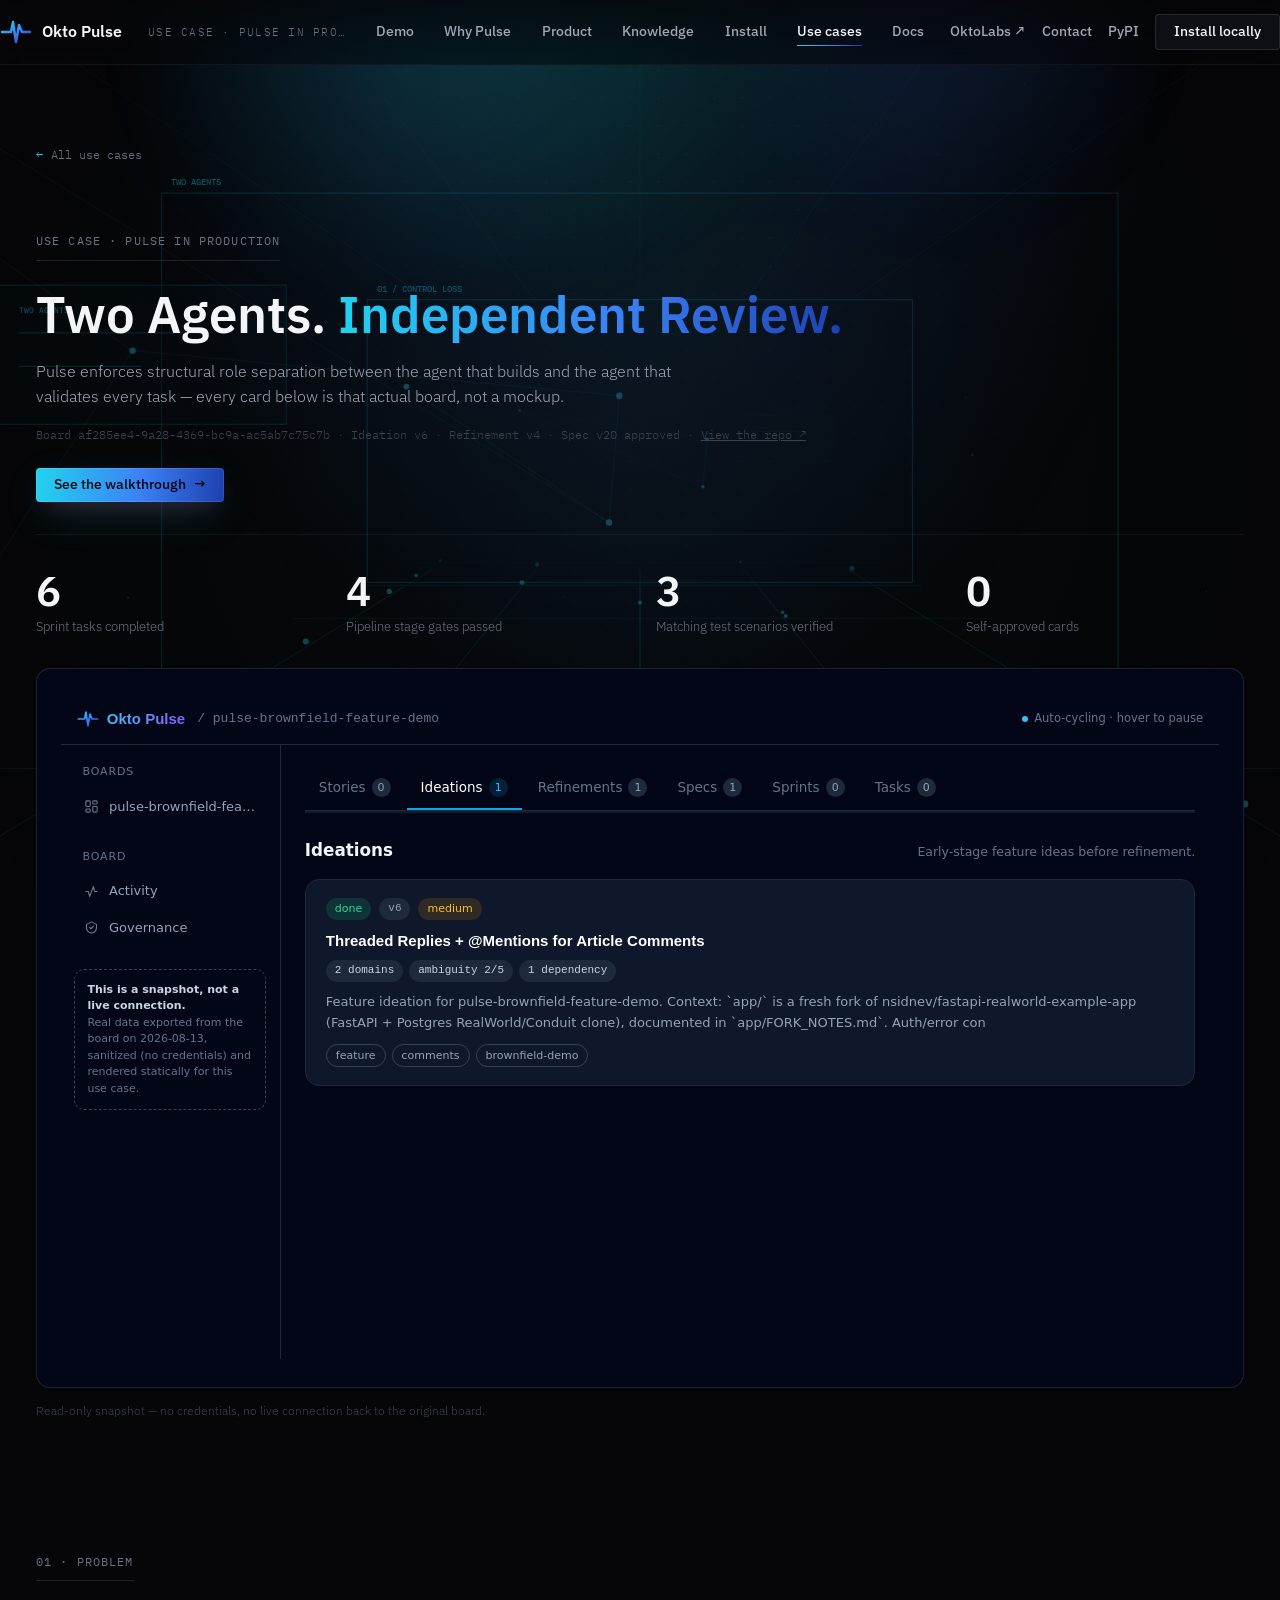
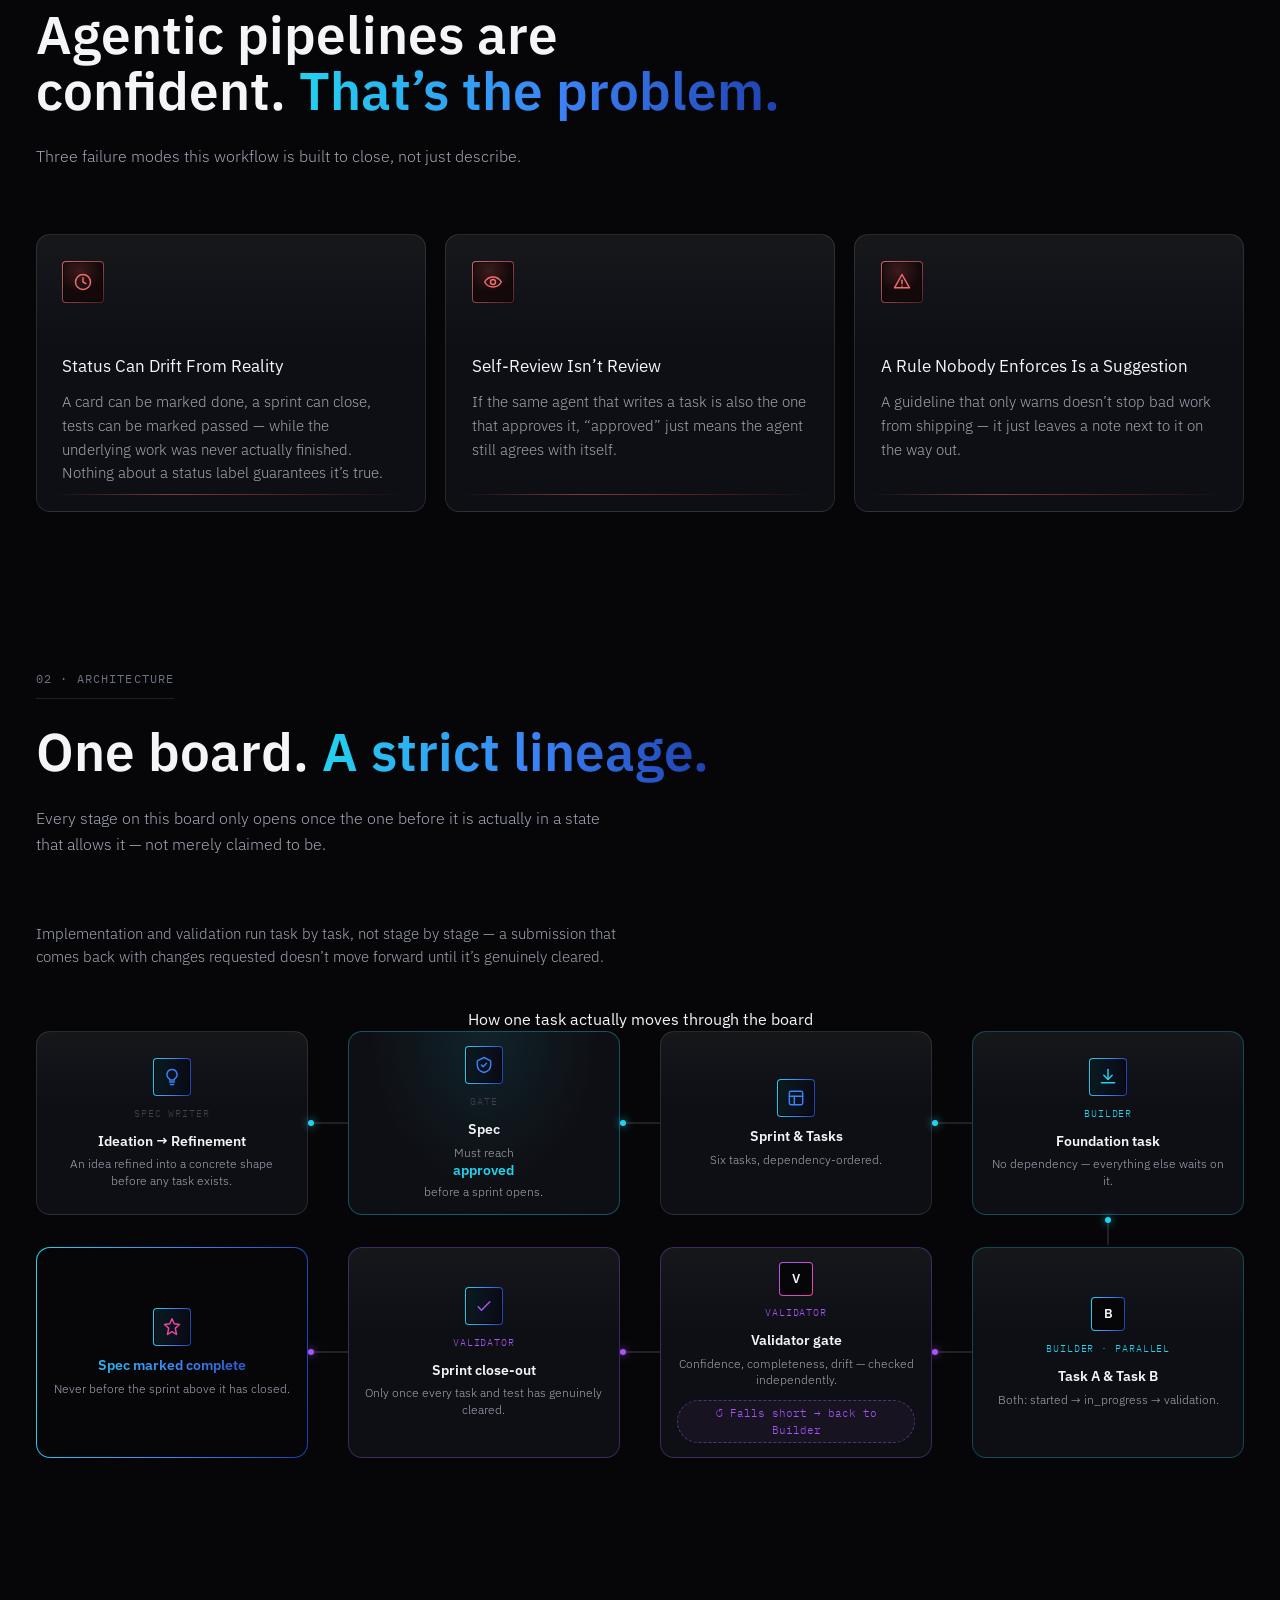
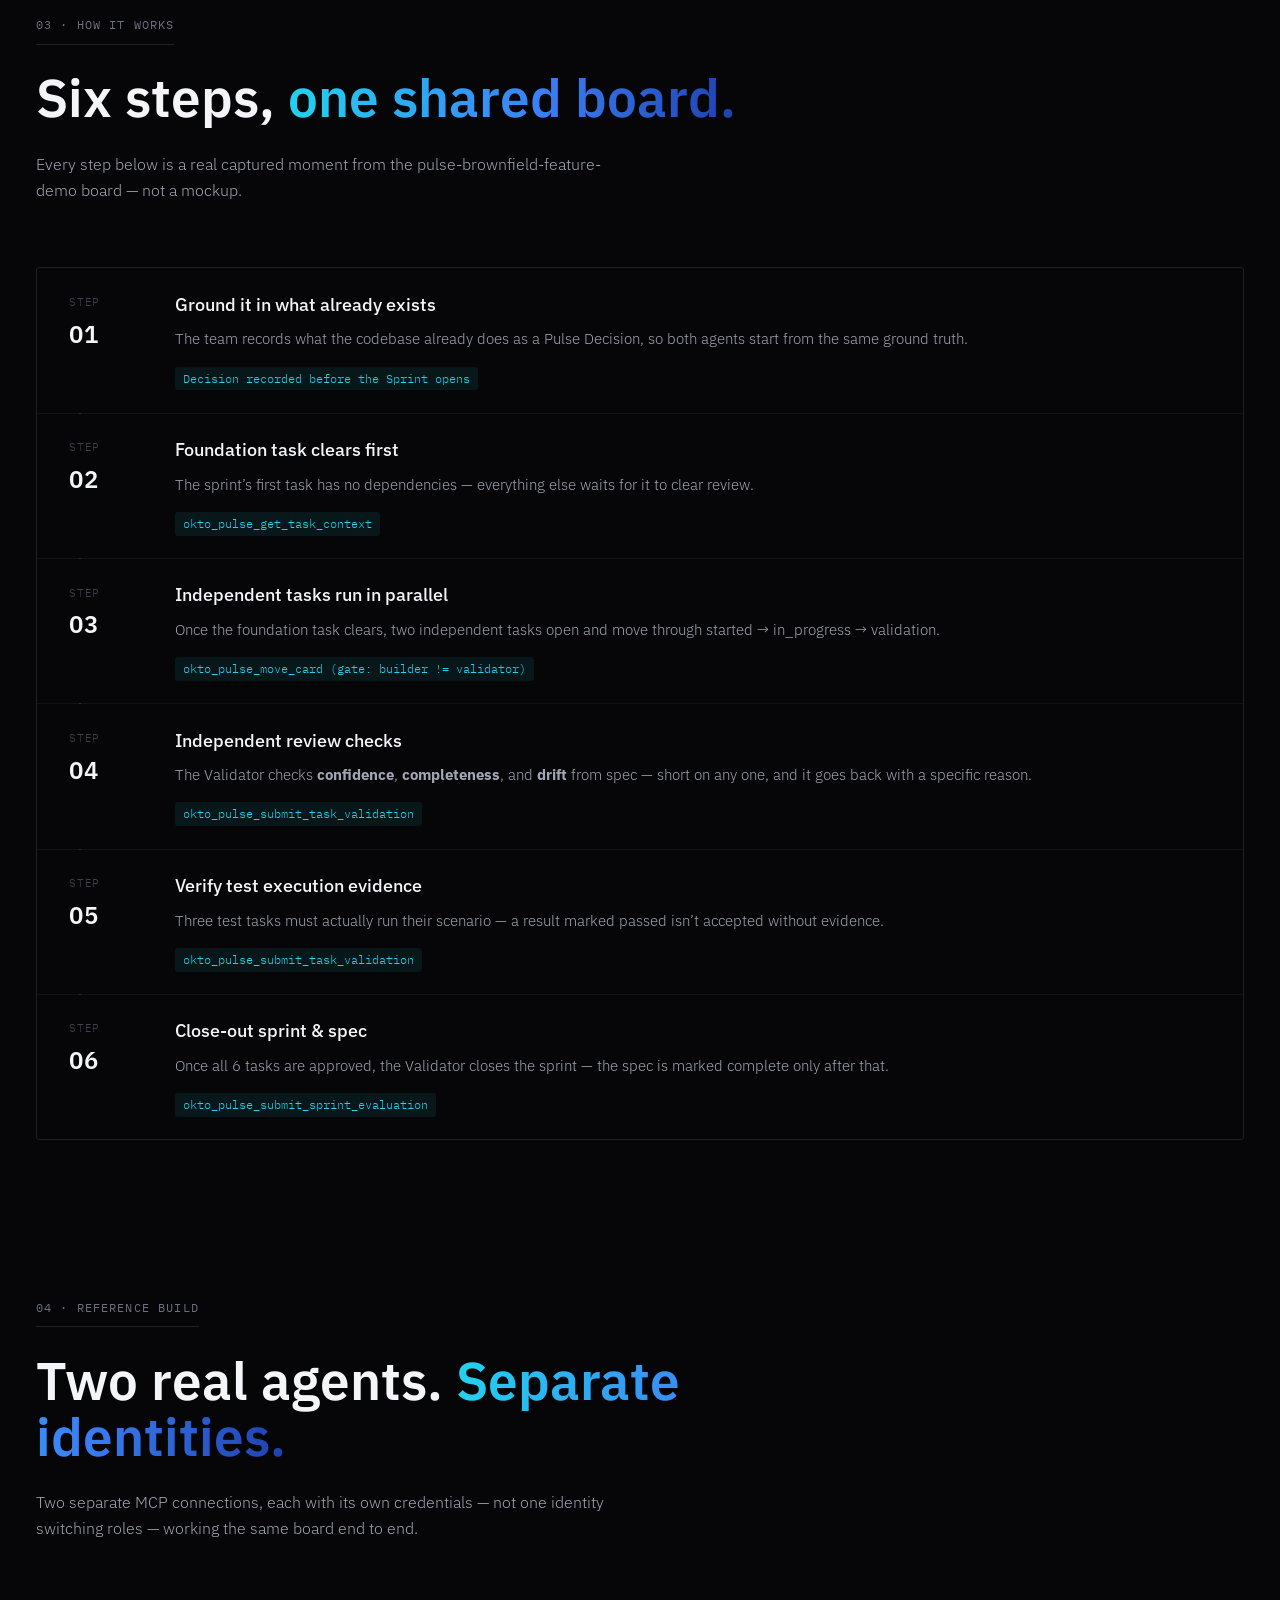
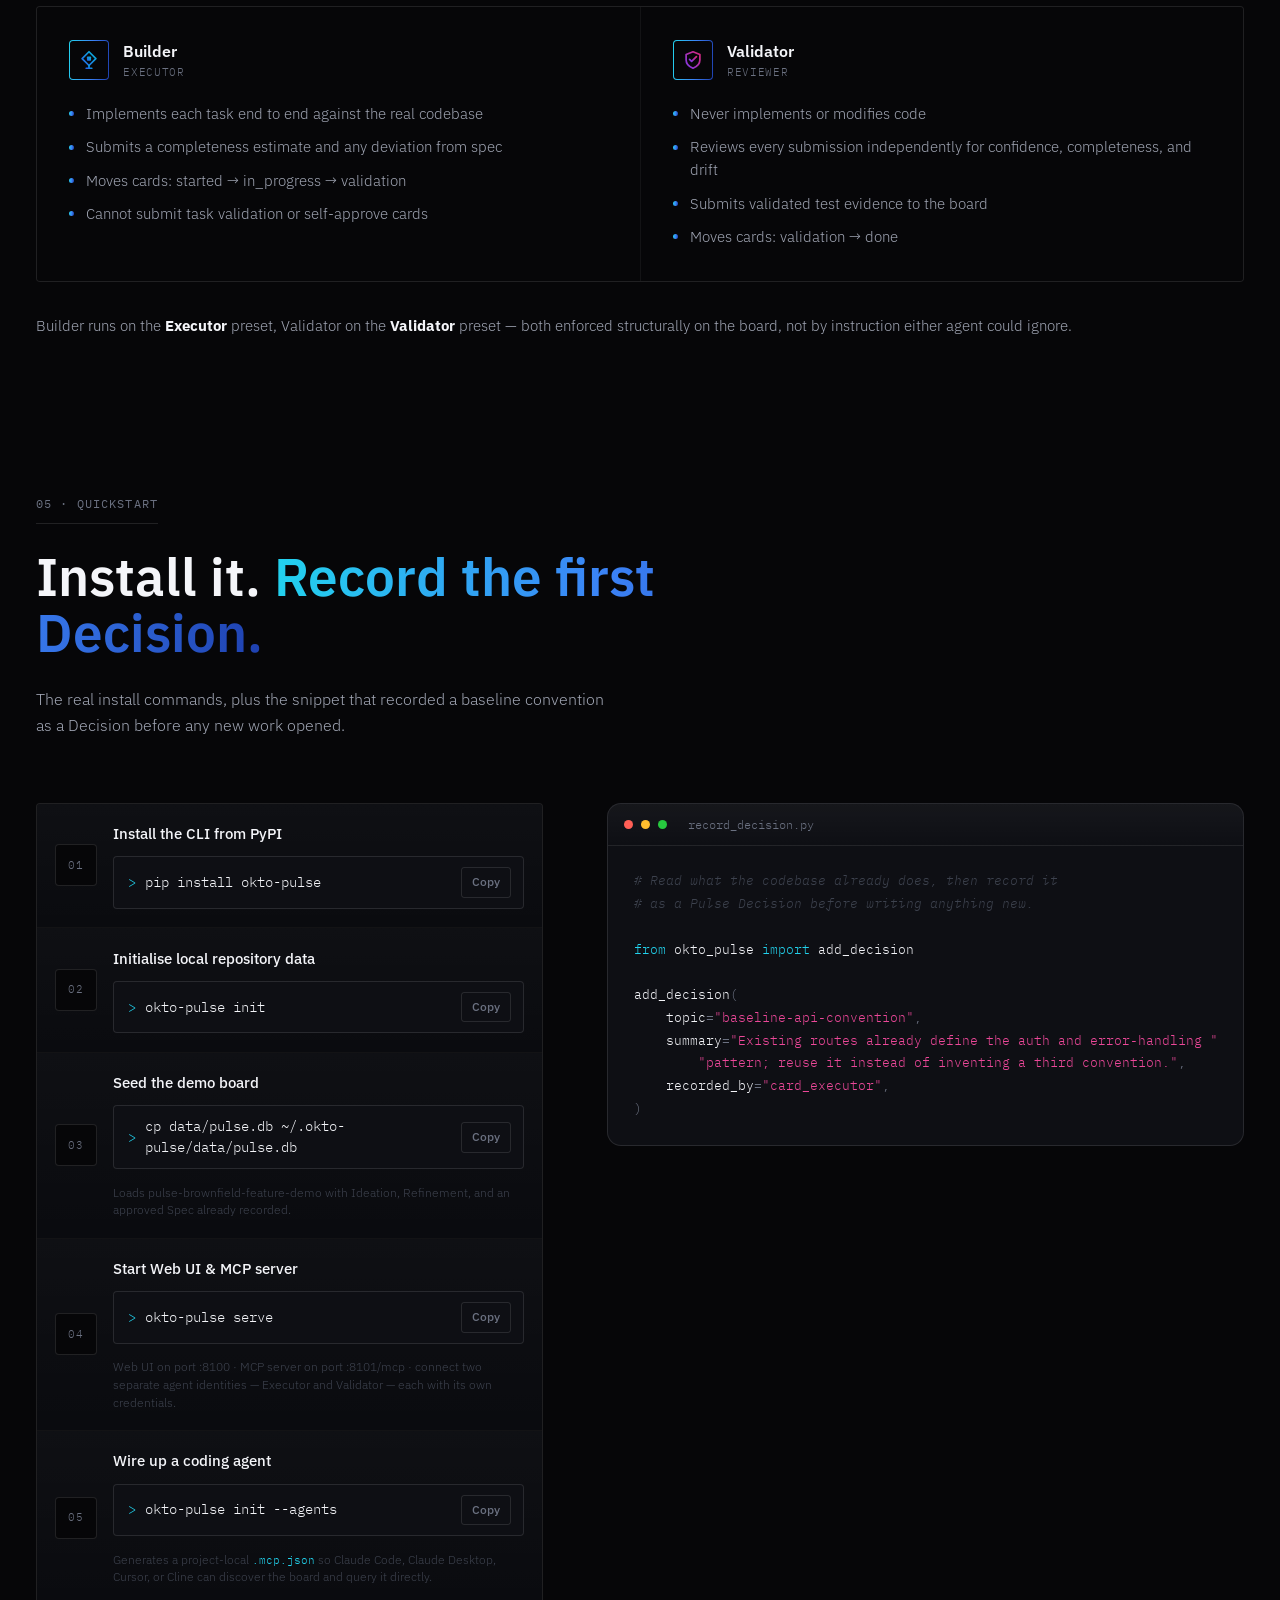
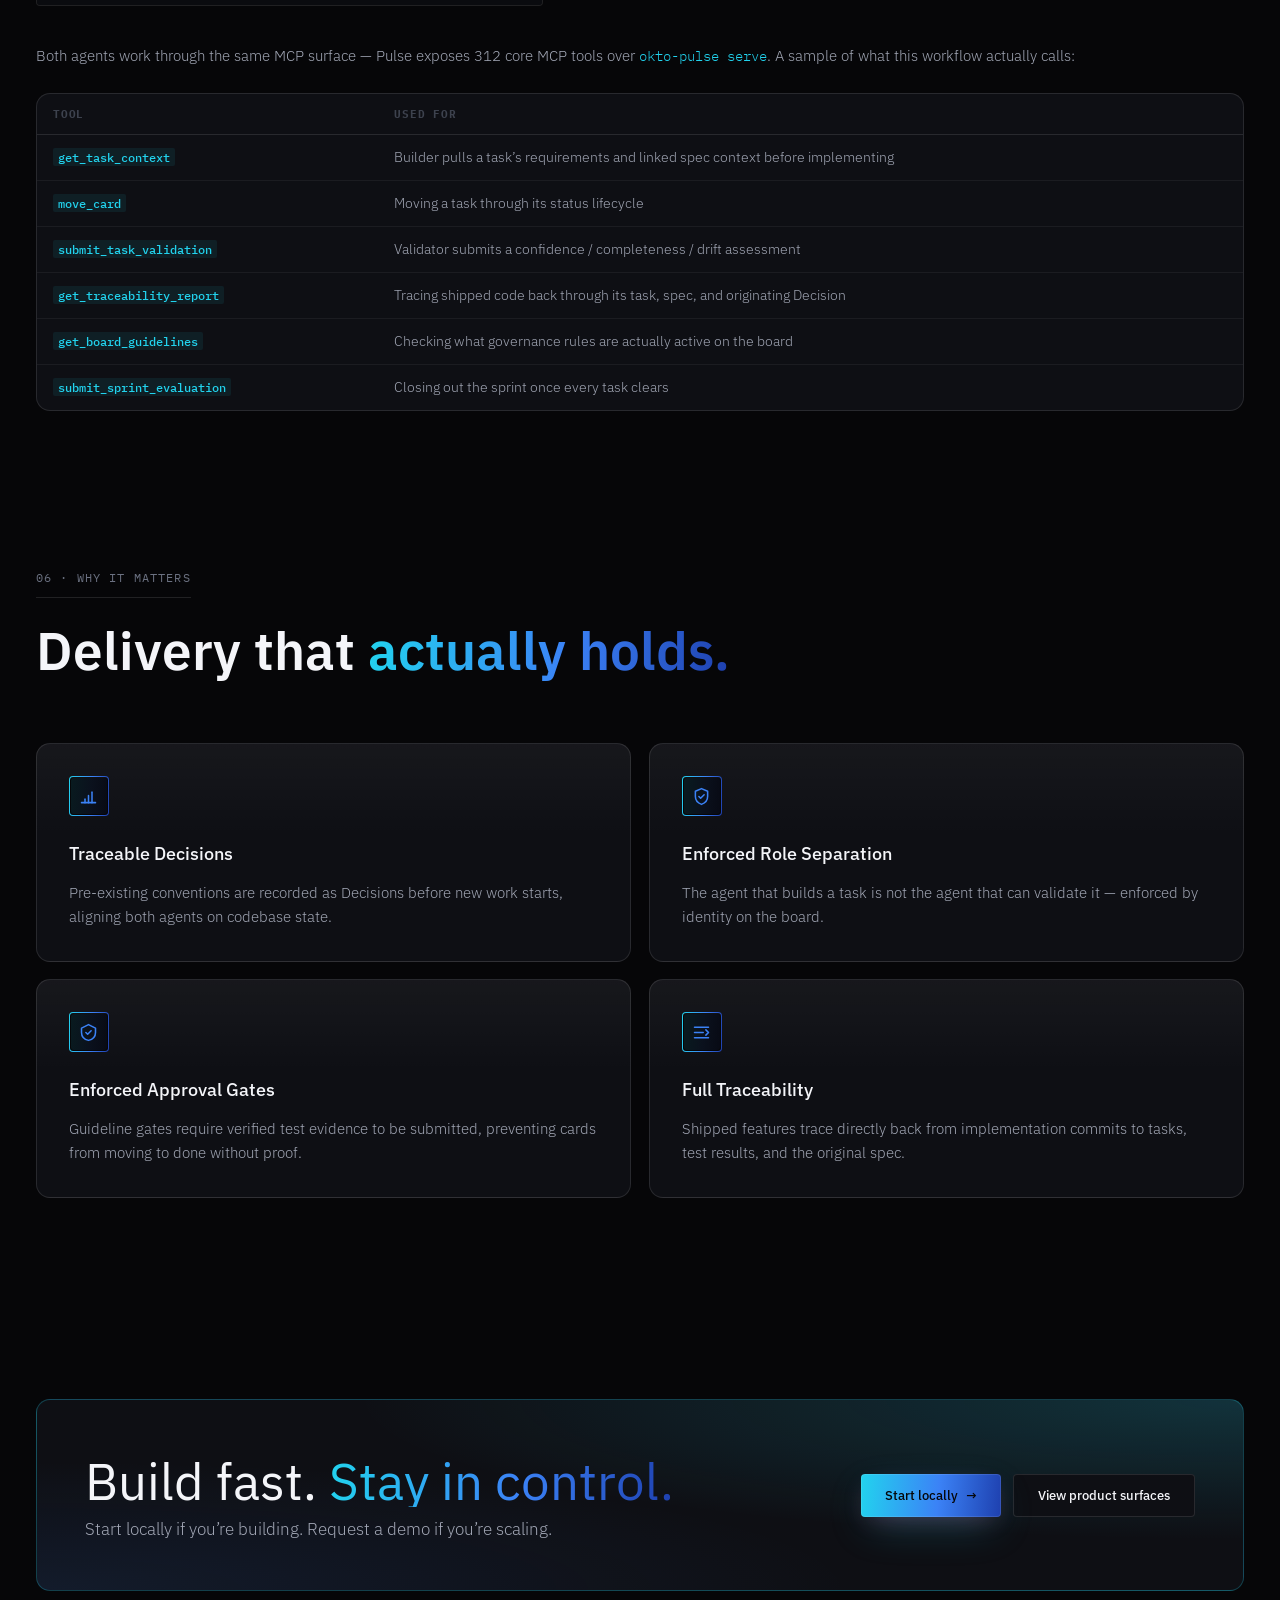
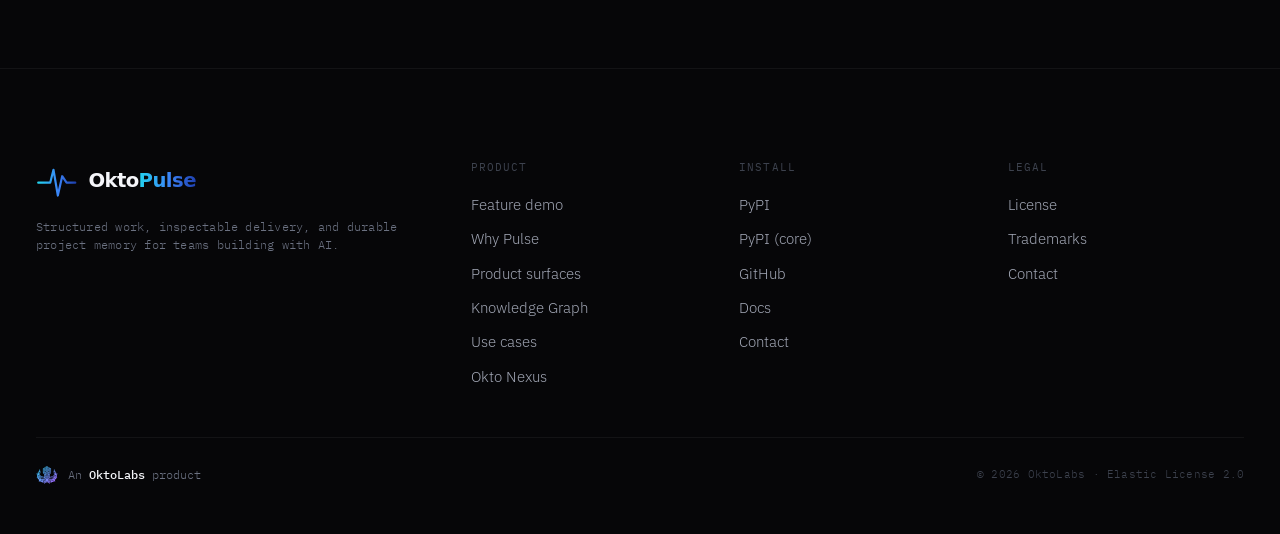
==== commit d4a18286: "Match Statewave's use-case page density: one sentence per block Reference (statewave.ai/use-cases/pe" ====
--- a/use-case-two-agents-governed-board.html
+++ b/use-case-two-agents-governed-board.html
@@ -31,7 +31,7 @@
     rel="stylesheet"
   />
 
-  <link rel="stylesheet" href="./styles.css?v=20260815-uc18" />
+  <link rel="stylesheet" href="./styles.css?v=20260815-uc19" />
 
   <!-- Live board embed: fonts/tokens copied from the real Okto Pulse app,
        scoped under .board-embed / .board-modal so they don't leak into the
@@ -136,18 +136,18 @@
             Two Agents. <em>Independent Review.</em>
           </h1>
           <p class="section__lede" style="margin-top: 1rem; max-width: 68ch;">
-            Pulse coordinates a spec-driven workflow on a real board, enforcing structural role separation between the agent that builds and the agent that validates every task &mdash; every card below is that actual board, not a mockup.
+            Pulse enforces structural role separation between the agent that builds and the agent that validates every task &mdash; every card below is that actual board, not a mockup.
           </p>
-          <span class="usecase-card__meta" style="display: block; margin-top: 1rem;">Board af285ee4-9a28-4369-bc9a-ac5ab7c75c7b &middot; Ideation v6 &middot; Refinement v4 &middot; Spec v20 approved</span>
+          <span class="usecase-card__meta" style="display: block; margin-top: 1rem;">
+            Board af285ee4-9a28-4369-bc9a-ac5ab7c75c7b &middot; Ideation v6 &middot; Refinement v4 &middot; Spec v20 approved
+            &middot; <a href="https://github.com/Infrasity-Labs/pulse-brownfield-feature-demo" rel="noopener" target="_blank" style="color: inherit; text-decoration: underline;">View the repo &#8599;</a>
+          </span>
         </header>
 
         <div class="hero__actions" style="margin-bottom: 2rem;">
-          <a class="btn btn--quiet" href="#walkthrough">
+          <a class="btn btn--primary" href="#walkthrough">
             <span>See the walkthrough</span>
-          </a>
-          <a class="btn btn--quiet" href="https://github.com/Infrasity-Labs/pulse-brownfield-feature-demo" rel="noopener" target="_blank">
-            <span>View the repo</span>
-            <span class="btn__arrow" aria-hidden="true">↗</span>
+            <span class="btn__arrow" aria-hidden="true">→</span>
           </a>
         </div>
 
@@ -365,7 +365,7 @@
             <div class="walk-step__num">STEP<strong>01</strong></div>
             <div>
               <h3>Ground it in what already exists</h3>
-              <p>Before drafting the spec, the team reads what the codebase already does and records it as a Pulse Decision &mdash; so both agents start from the same ground truth, not assumption.</p>
+              <p>The team records what the codebase already does as a Pulse Decision, so both agents start from the same ground truth.</p>
               <span class="walk-step__moment">Decision recorded before the Sprint opens</span>
             </div>
           </li>
@@ -373,7 +373,7 @@
             <div class="walk-step__num">STEP<strong>02</strong></div>
             <div>
               <h3>Foundation task clears first</h3>
-              <p>Stage 1 (Foundation): the sprint&rsquo;s first task has no dependencies. Everything else on the board waits for it to clear review before starting.</p>
+              <p>The sprint&rsquo;s first task has no dependencies &mdash; everything else waits for it to clear review.</p>
               <span class="walk-step__moment">okto_pulse_get_task_context</span>
             </div>
           </li>
@@ -381,7 +381,7 @@
             <div class="walk-step__num">STEP<strong>03</strong></div>
             <div>
               <h3>Independent tasks run in parallel</h3>
-              <p>Stage 2 (Implementation): once the foundation task is done, two independent tasks open at once and move through the same lifecycle &mdash; started → in_progress → validation.</p>
+              <p>Once the foundation task clears, two independent tasks open and move through started → in_progress → validation.</p>
               <span class="walk-step__moment">okto_pulse_move_card (gate: builder != validator)</span>
             </div>
           </li>
@@ -389,7 +389,7 @@
             <div class="walk-step__num">STEP<strong>04</strong></div>
             <div>
               <h3>Independent review checks</h3>
-              <p>The Validator loads full spec context and checks three things: <strong>confidence</strong>, <strong>completeness</strong>, and <strong>drift</strong> from spec. Short on any one, and it goes back with a specific reason &mdash; not a generic rejection.</p>
+              <p>The Validator checks <strong>confidence</strong>, <strong>completeness</strong>, and <strong>drift</strong> from spec &mdash; short on any one, and it goes back with a specific reason.</p>
               <span class="walk-step__moment">okto_pulse_submit_task_validation</span>
             </div>
           </li>
@@ -397,7 +397,7 @@
             <div class="walk-step__num">STEP<strong>05</strong></div>
             <div>
               <h3>Verify test execution evidence</h3>
-              <p>Stage 3 (Testing): three test tasks, each matched to an implementation task, must actually run their scenario &mdash; recording a result as passed isn&rsquo;t accepted without evidence it executed.</p>
+              <p>Three test tasks must actually run their scenario &mdash; a result marked passed isn&rsquo;t accepted without evidence.</p>
               <span class="walk-step__moment">okto_pulse_submit_task_validation</span>
             </div>
           </li>
@@ -405,7 +405,7 @@
             <div class="walk-step__num">STEP<strong>06</strong></div>
             <div>
               <h3>Close-out sprint & spec</h3>
-              <p>Stage 4 (Close-out): with all 6 tasks approved, the Validator submits the sprint evaluation and closes it. The spec is marked complete only after that &mdash; never before.</p>
+              <p>Once all 6 tasks are approved, the Validator closes the sprint &mdash; the spec is marked complete only after that.</p>
               <span class="walk-step__moment">okto_pulse_submit_sprint_evaluation</span>
             </div>
           </li>
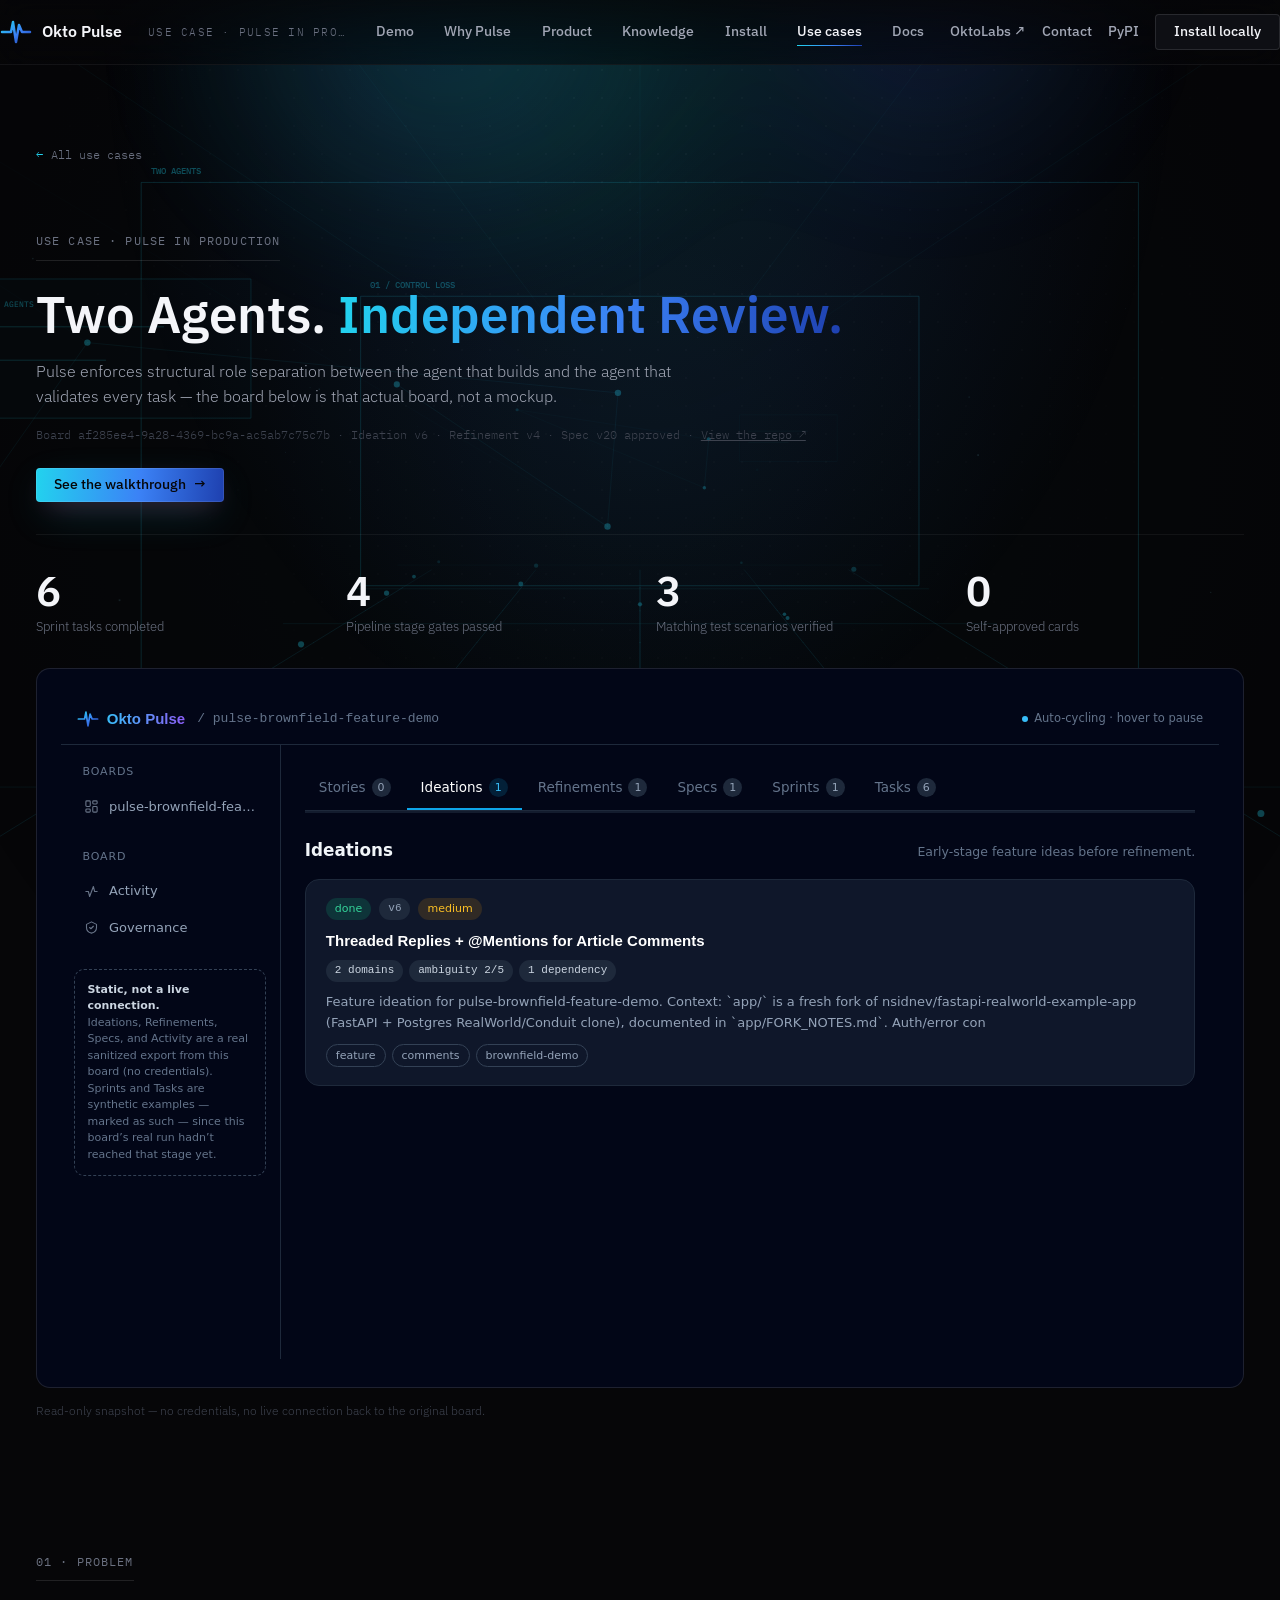
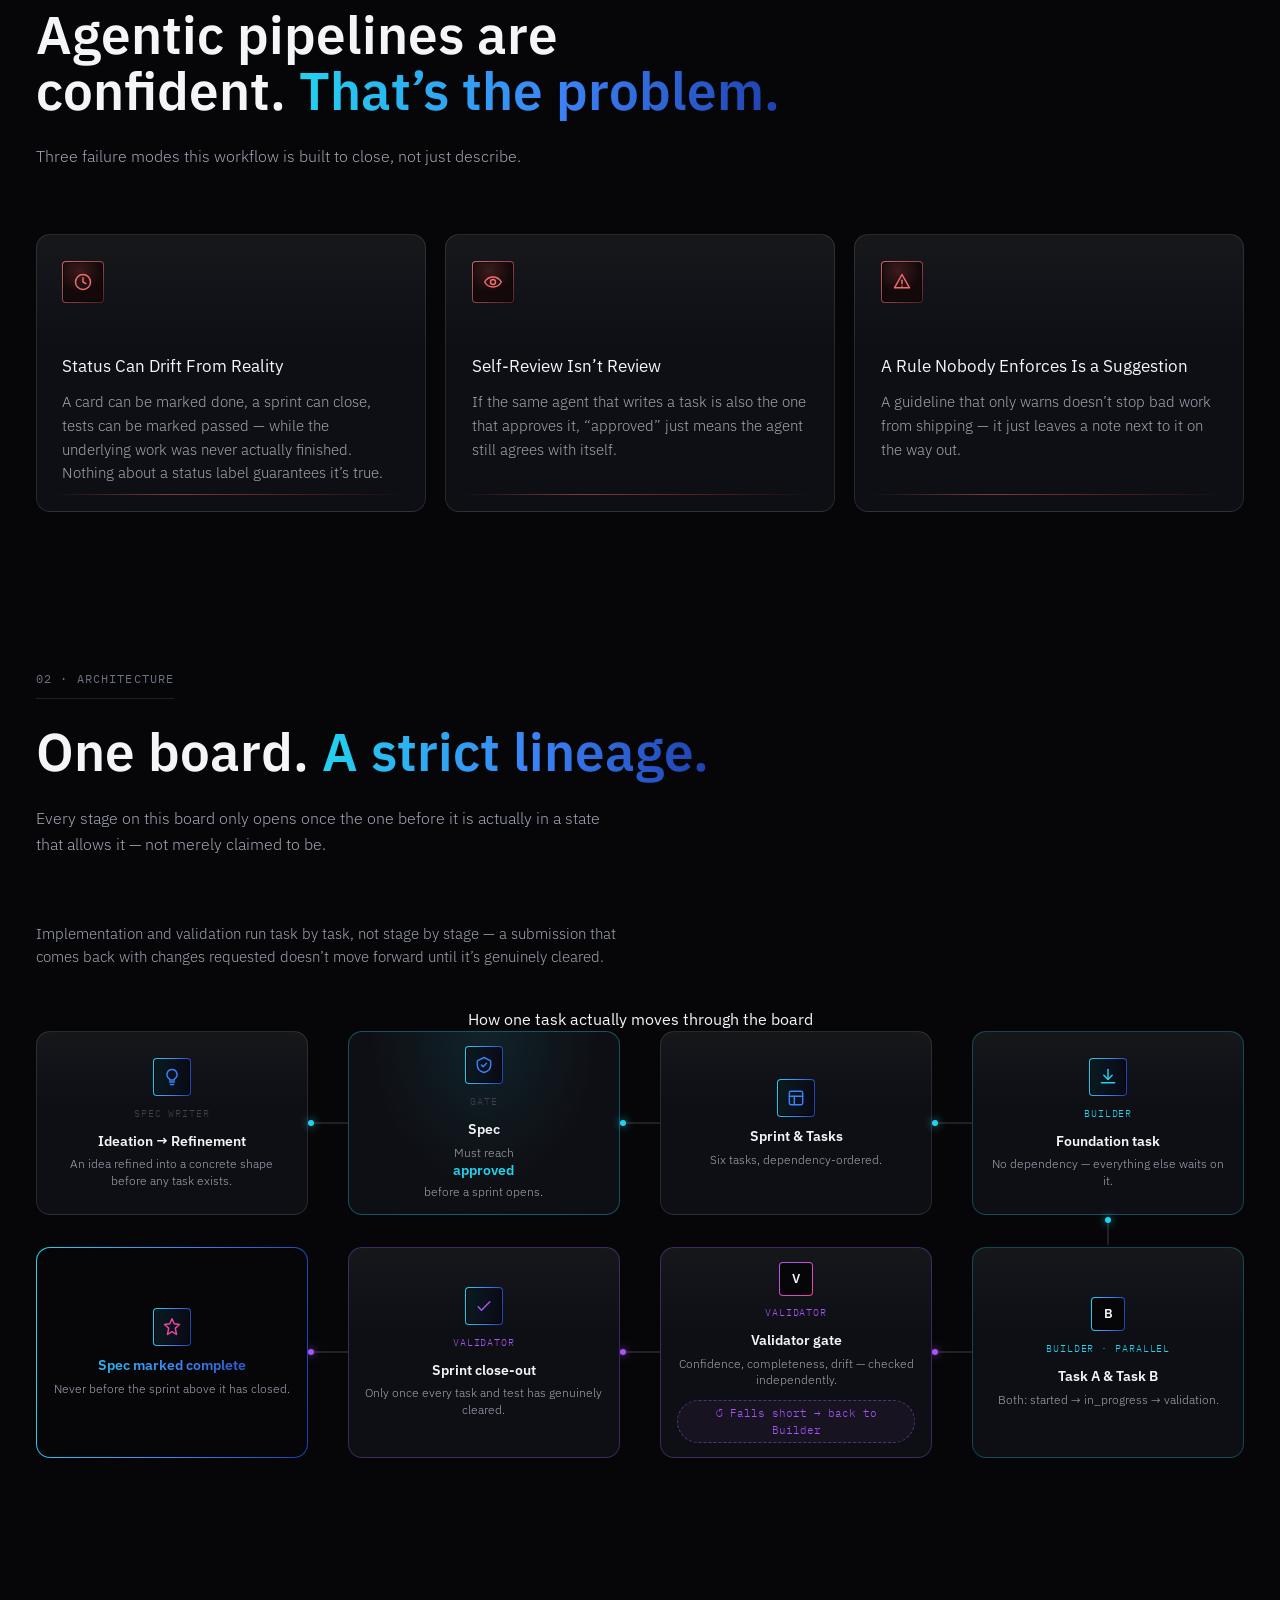
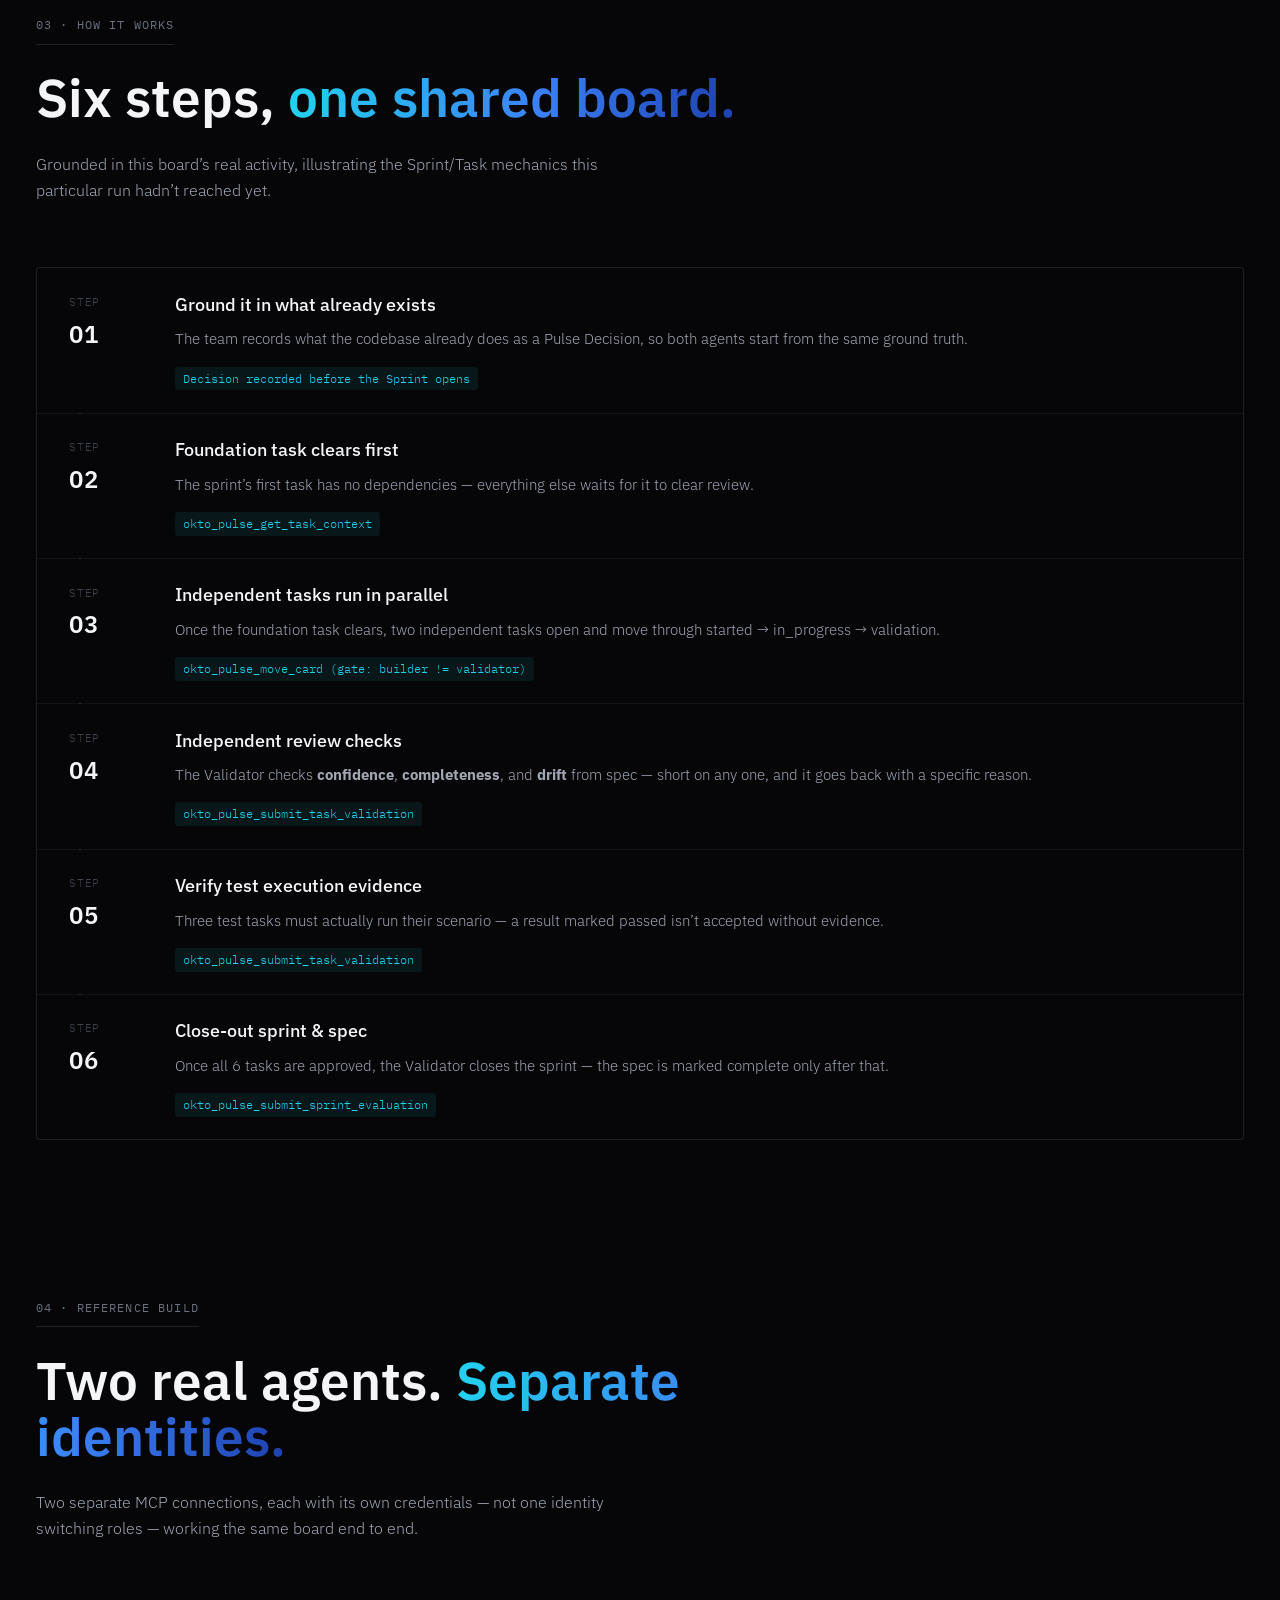
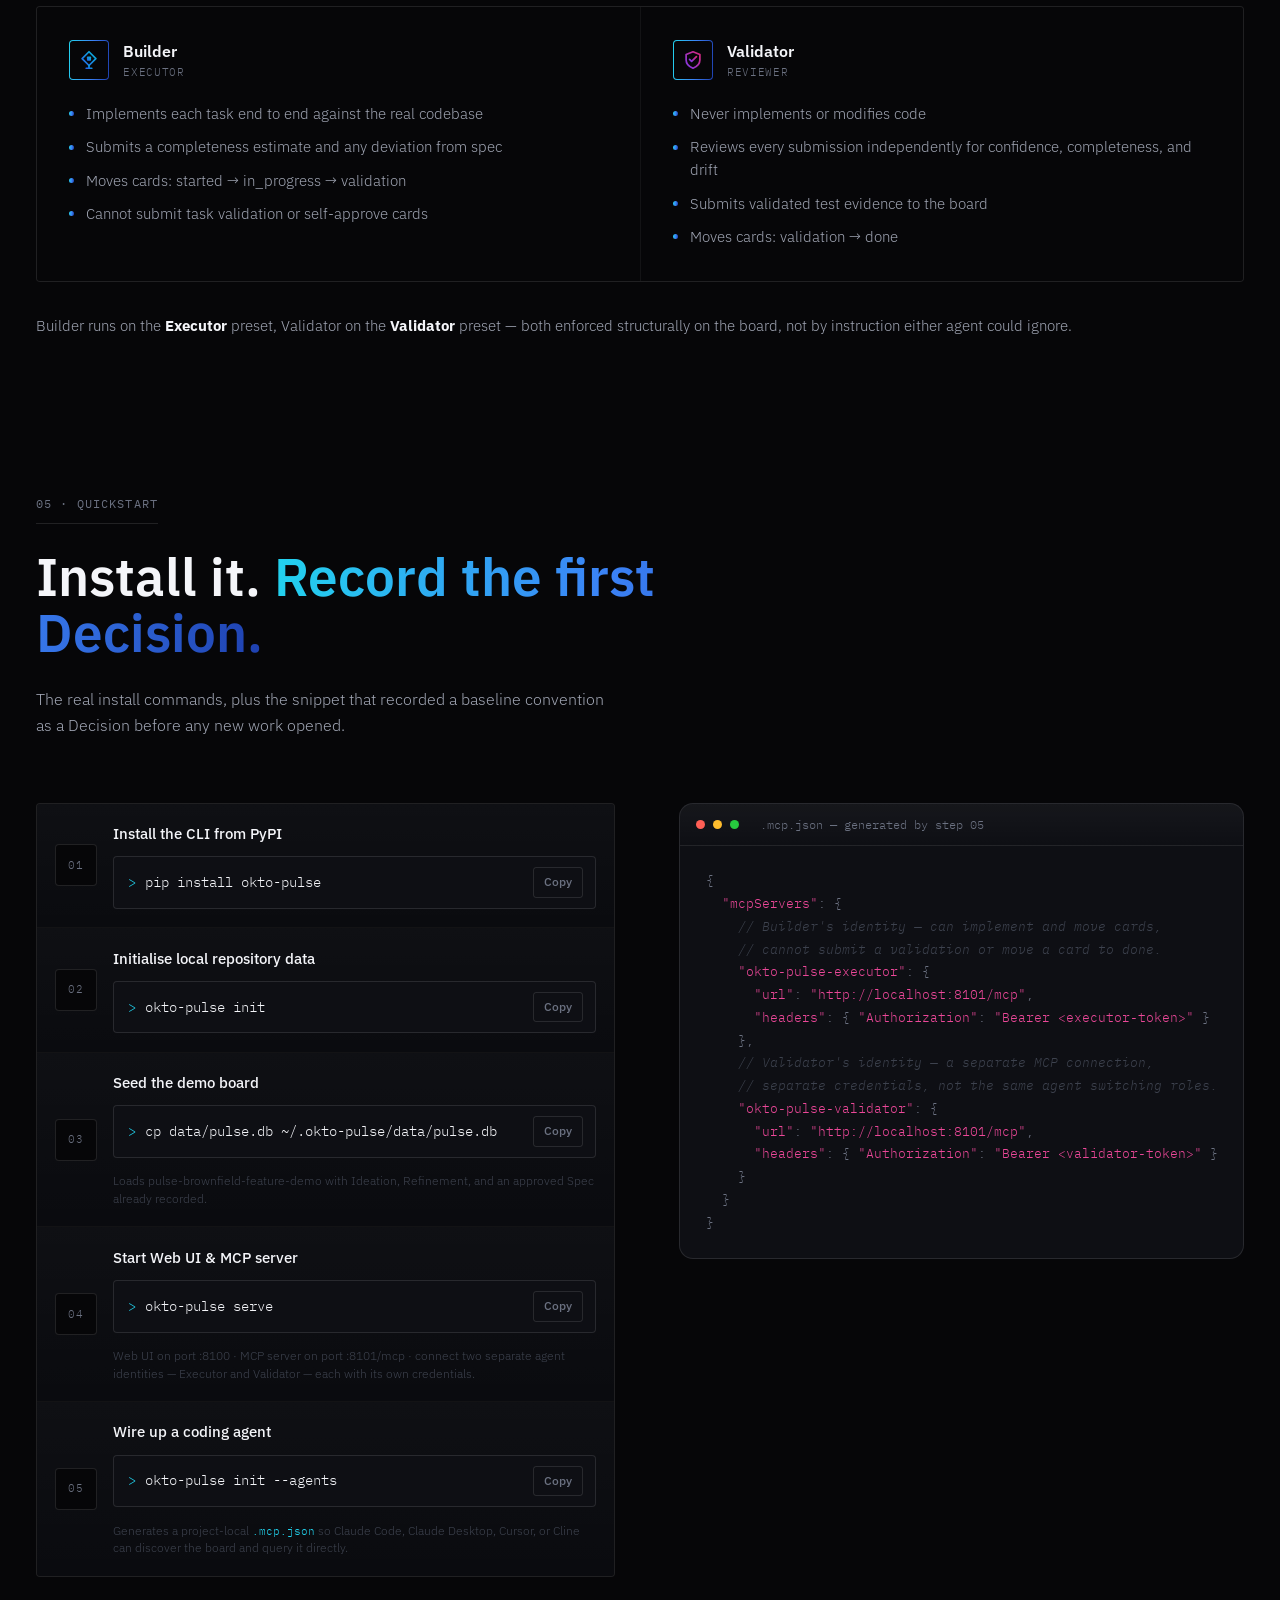
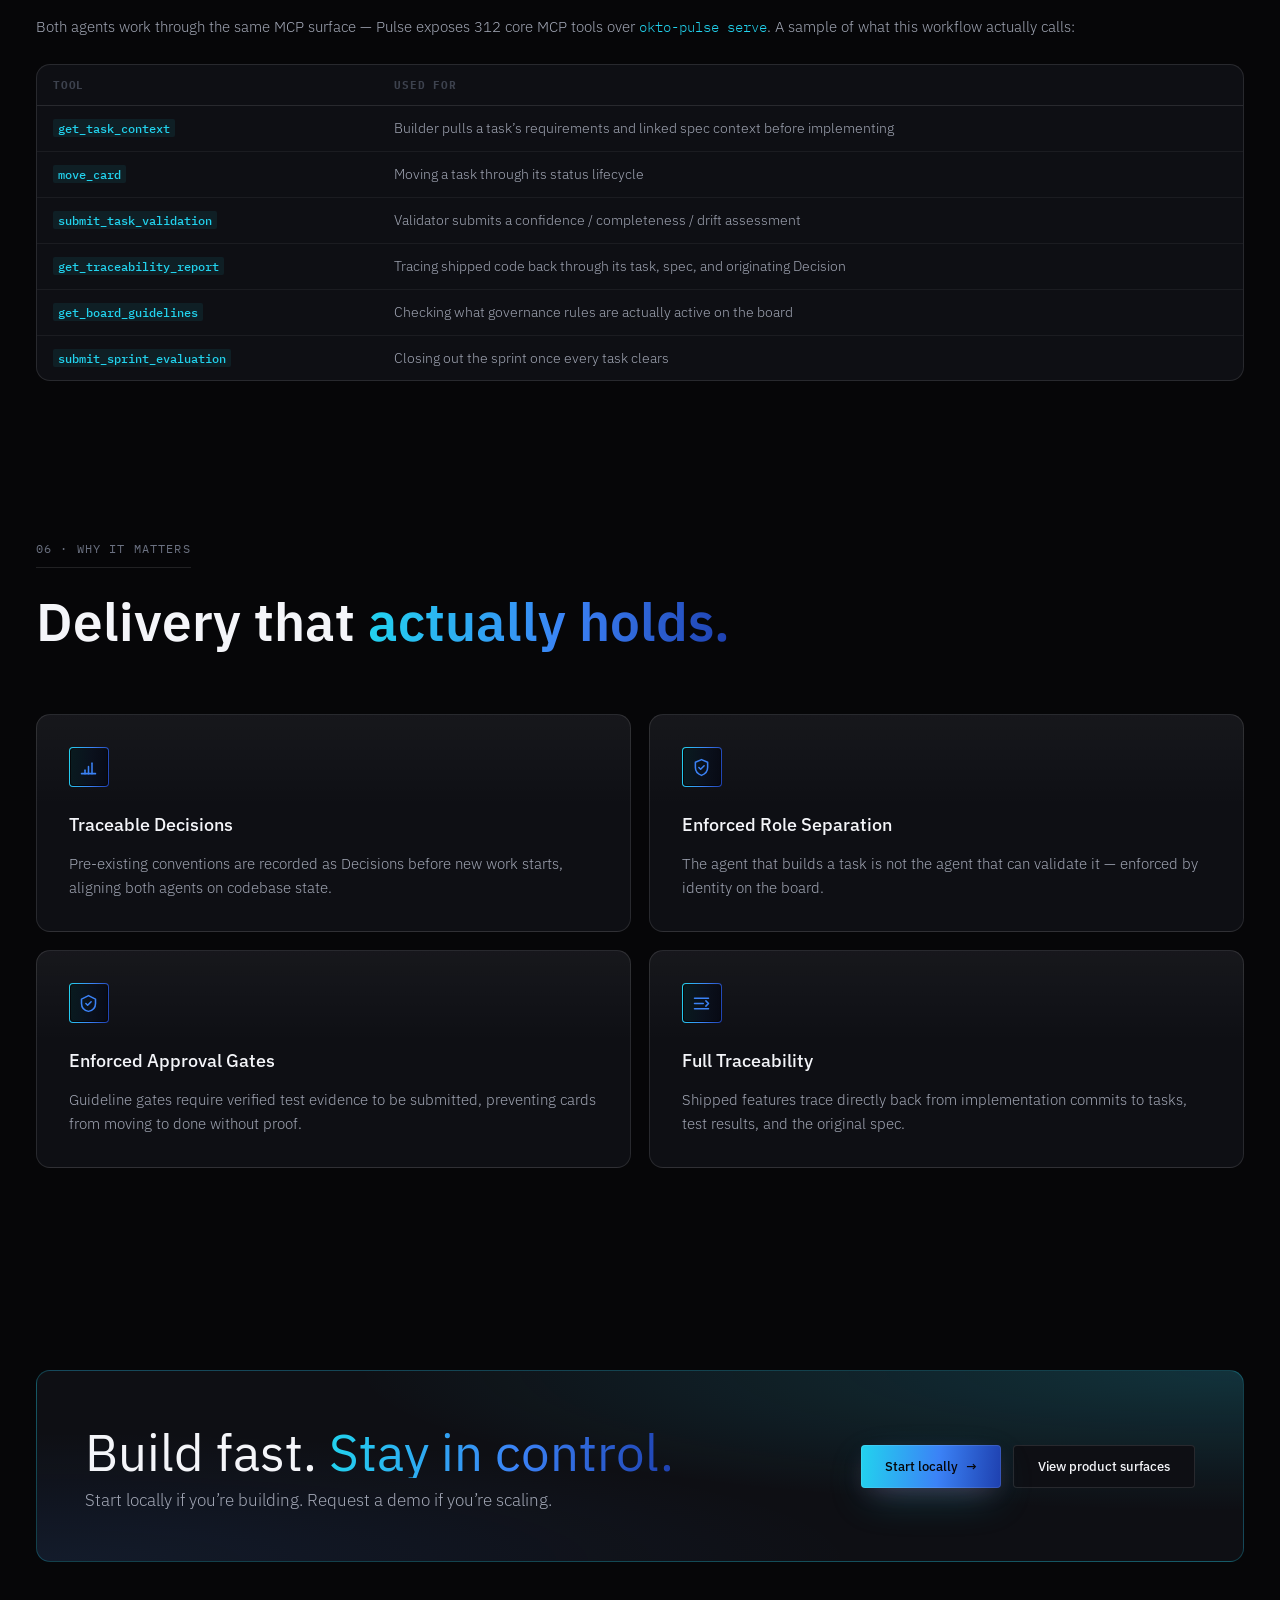
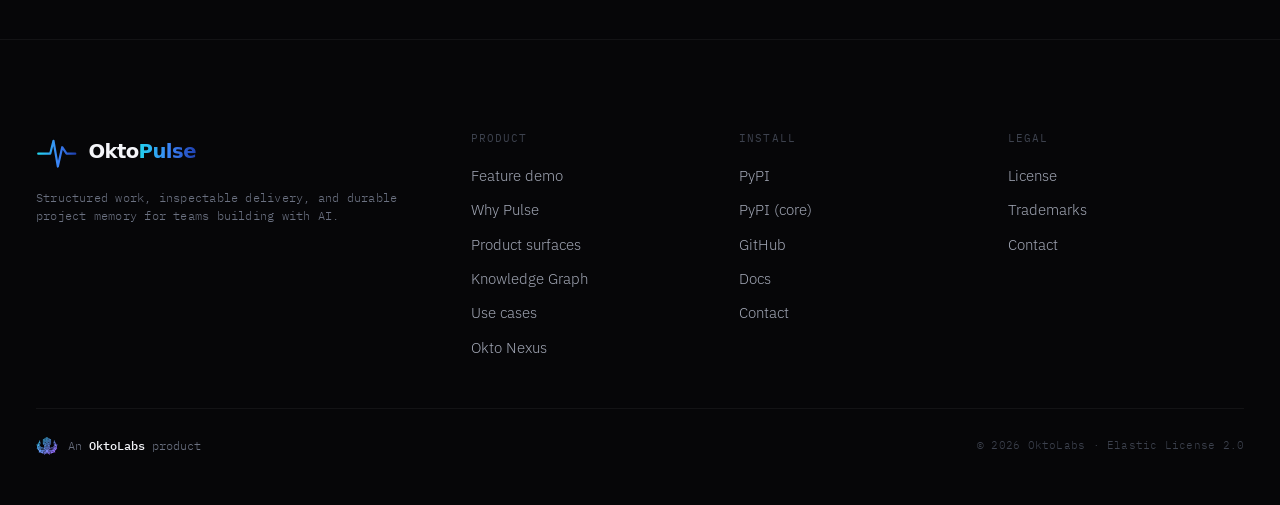
==== commit 3010b0b1: "Fill Sprints/Tasks with labeled synthetic examples, fix governance scroll, swap irrelevant code pane" ====
--- a/use-case-two-agents-governed-board.html
+++ b/use-case-two-agents-governed-board.html
@@ -31,14 +31,14 @@
     rel="stylesheet"
   />
 
-  <link rel="stylesheet" href="./styles.css?v=20260815-uc19" />
+  <link rel="stylesheet" href="./styles.css?v=20260815-uc20" />
 
   <!-- Live board embed: fonts/tokens copied from the real Okto Pulse app,
        scoped under .board-embed / .board-modal so they don't leak into the
        rest of this page's own design system. -->
   <link rel="preconnect" href="https://api.fontshare.com" />
   <link href="https://api.fontshare.com/v2/css?f[]=satoshi@400,500,700,900&f[]=general-sans@400,500,600&display=swap" rel="stylesheet" />
-  <link rel="stylesheet" href="./board.css?v=20260815-b9" />
+  <link rel="stylesheet" href="./board.css?v=20260815-b10" />
 
   <script type="application/ld+json">
     {
@@ -136,7 +136,7 @@
             Two Agents. <em>Independent Review.</em>
           </h1>
           <p class="section__lede" style="margin-top: 1rem; max-width: 68ch;">
-            Pulse enforces structural role separation between the agent that builds and the agent that validates every task &mdash; every card below is that actual board, not a mockup.
+            Pulse enforces structural role separation between the agent that builds and the agent that validates every task &mdash; the board below is that actual board, not a mockup.
           </p>
           <span class="usecase-card__meta" style="display: block; margin-top: 1rem;">
             Board af285ee4-9a28-4369-bc9a-ac5ab7c75c7b &middot; Ideation v6 &middot; Refinement v4 &middot; Spec v20 approved
@@ -355,8 +355,8 @@
             Six steps, <em>one shared board.</em>
           </h2>
           <p class="section__lede">
-            Every step below is a real captured moment from the pulse-brownfield-feature-demo board
-            &mdash; not a mockup.
+            Grounded in this board&rsquo;s real activity, illustrating the Sprint/Task mechanics
+            this particular run hadn&rsquo;t reached yet.
           </p>
         </header>
 
@@ -574,19 +574,24 @@
             <div class="mcp__code" style="margin-top: 0;">
               <div class="mcp__code-bar">
                 <span class="dot"></span><span class="dot"></span><span class="dot"></span>
-                <span class="mcp__code-title">record_decision.py</span>
+                <span class="mcp__code-title">.mcp.json &mdash; generated by step 05</span>
               </div>
-              <pre class="mcp__code-body"><code><span class="tk-c"># Read what the codebase already does, then record it</span>
-<span class="tk-c"># as a Pulse Decision before writing anything new.</span>
-
-<span class="tk-k">from</span> okto_pulse <span class="tk-k">import</span> add_decision
-
-add_decision<span class="tk-p">(</span>
-    topic<span class="tk-p">=</span><span class="tk-s">"baseline-api-convention"</span><span class="tk-p">,</span>
-    summary<span class="tk-p">=</span><span class="tk-s">"Existing routes already define the auth and error-handling "</span>
-        <span class="tk-s">"pattern; reuse it instead of inventing a third convention."</span><span class="tk-p">,</span>
-    recorded_by<span class="tk-p">=</span><span class="tk-s">"card_executor"</span><span class="tk-p">,</span>
-<span class="tk-p">)</span></code></pre>
+              <pre class="mcp__code-body"><code><span class="tk-p">{</span>
+  <span class="tk-s">"mcpServers"</span><span class="tk-p">:</span> <span class="tk-p">{</span>
+    <span class="tk-c">// Builder's identity &mdash; can implement and move cards,</span>
+    <span class="tk-c">// cannot submit a validation or move a card to done.</span>
+    <span class="tk-s">"okto-pulse-executor"</span><span class="tk-p">:</span> <span class="tk-p">{</span>
+      <span class="tk-s">"url"</span><span class="tk-p">:</span> <span class="tk-s">"http://localhost:8101/mcp"</span><span class="tk-p">,</span>
+      <span class="tk-s">"headers"</span><span class="tk-p">:</span> <span class="tk-p">{</span> <span class="tk-s">"Authorization"</span><span class="tk-p">:</span> <span class="tk-s">"Bearer &lt;executor-token&gt;"</span> <span class="tk-p">}</span>
+    <span class="tk-p">},</span>
+    <span class="tk-c">// Validator's identity &mdash; a separate MCP connection,</span>
+    <span class="tk-c">// separate credentials, not the same agent switching roles.</span>
+    <span class="tk-s">"okto-pulse-validator"</span><span class="tk-p">:</span> <span class="tk-p">{</span>
+      <span class="tk-s">"url"</span><span class="tk-p">:</span> <span class="tk-s">"http://localhost:8101/mcp"</span><span class="tk-p">,</span>
+      <span class="tk-s">"headers"</span><span class="tk-p">:</span> <span class="tk-p">{</span> <span class="tk-s">"Authorization"</span><span class="tk-p">:</span> <span class="tk-s">"Bearer &lt;validator-token&gt;"</span> <span class="tk-p">}</span>
+    <span class="tk-p">}</span>
+  <span class="tk-p">}</span>
+<span class="tk-p">}</span></code></pre>
             </div>
           </div>
         </div>
@@ -760,6 +765,6 @@
 
   <script src="./script.js?v=20260813-uc6" defer></script>
   <script src="./depth-scene.js?v=20260815-d2" defer></script>
-  <script src="./board.js?v=20260815-b9" defer></script>
+  <script src="./board.js?v=20260815-b10" defer></script>
 </body>
 </html>
--- a/board.css
+++ b/board.css
@@ -411,6 +411,35 @@
   color: var(--surface-300);
   font-family: ui-monospace, monospace;
 }
+.pill--synthetic {
+  background: rgba(245, 158, 11, 0.12);
+  border: 1px solid rgba(245, 158, 11, 0.35);
+  color: #fbbf24;
+}
+
+/* non-interactive card variant (synthetic sprint/task examples) — same
+   shape as .board-card but no click affordance, since there's nothing
+   to open */
+.board-card--static {
+  cursor: default;
+}
+.board-card--static:hover {
+  border-color: var(--surface-800);
+  background: var(--surface-900);
+  transform: none;
+  box-shadow: none;
+}
+.board-card--static::after {
+  content: none;
+}
+
+.board-synthetic-note {
+  margin: 0 0 0.9rem;
+  font-size: 12px;
+  line-height: 1.6;
+  color: var(--surface-500);
+  max-width: 62ch;
+}
 
 /* empty state */
 .board-empty {
@@ -426,26 +455,26 @@
 /* ---------- governance grid ---------- */
 .gov-grid {
   display: grid;
-  grid-template-columns: repeat(auto-fill, minmax(220px, 1fr));
-  gap: 10px;
+  grid-template-columns: repeat(auto-fill, minmax(150px, 1fr));
+  gap: 8px;
 }
 .gov-tile {
   background: var(--surface-900);
   border: 1px solid var(--surface-800);
   border-radius: var(--radius-lg);
-  padding: 0.9rem 1rem;
+  padding: 0.65rem 0.8rem;
 }
 .gov-tile__label {
-  font-size: 10.5px;
+  font-size: 10px;
   letter-spacing: 0.06em;
   text-transform: uppercase;
   color: var(--surface-500);
-  margin-bottom: 0.35rem;
+  margin-bottom: 0.25rem;
 }
 .gov-tile__value {
   font-family: "Satoshi", sans-serif;
   font-weight: 700;
-  font-size: 1.15rem;
+  font-size: 1.02rem;
   color: #fff;
 }
 .gov-tile__value.is-on { color: #34d399; }
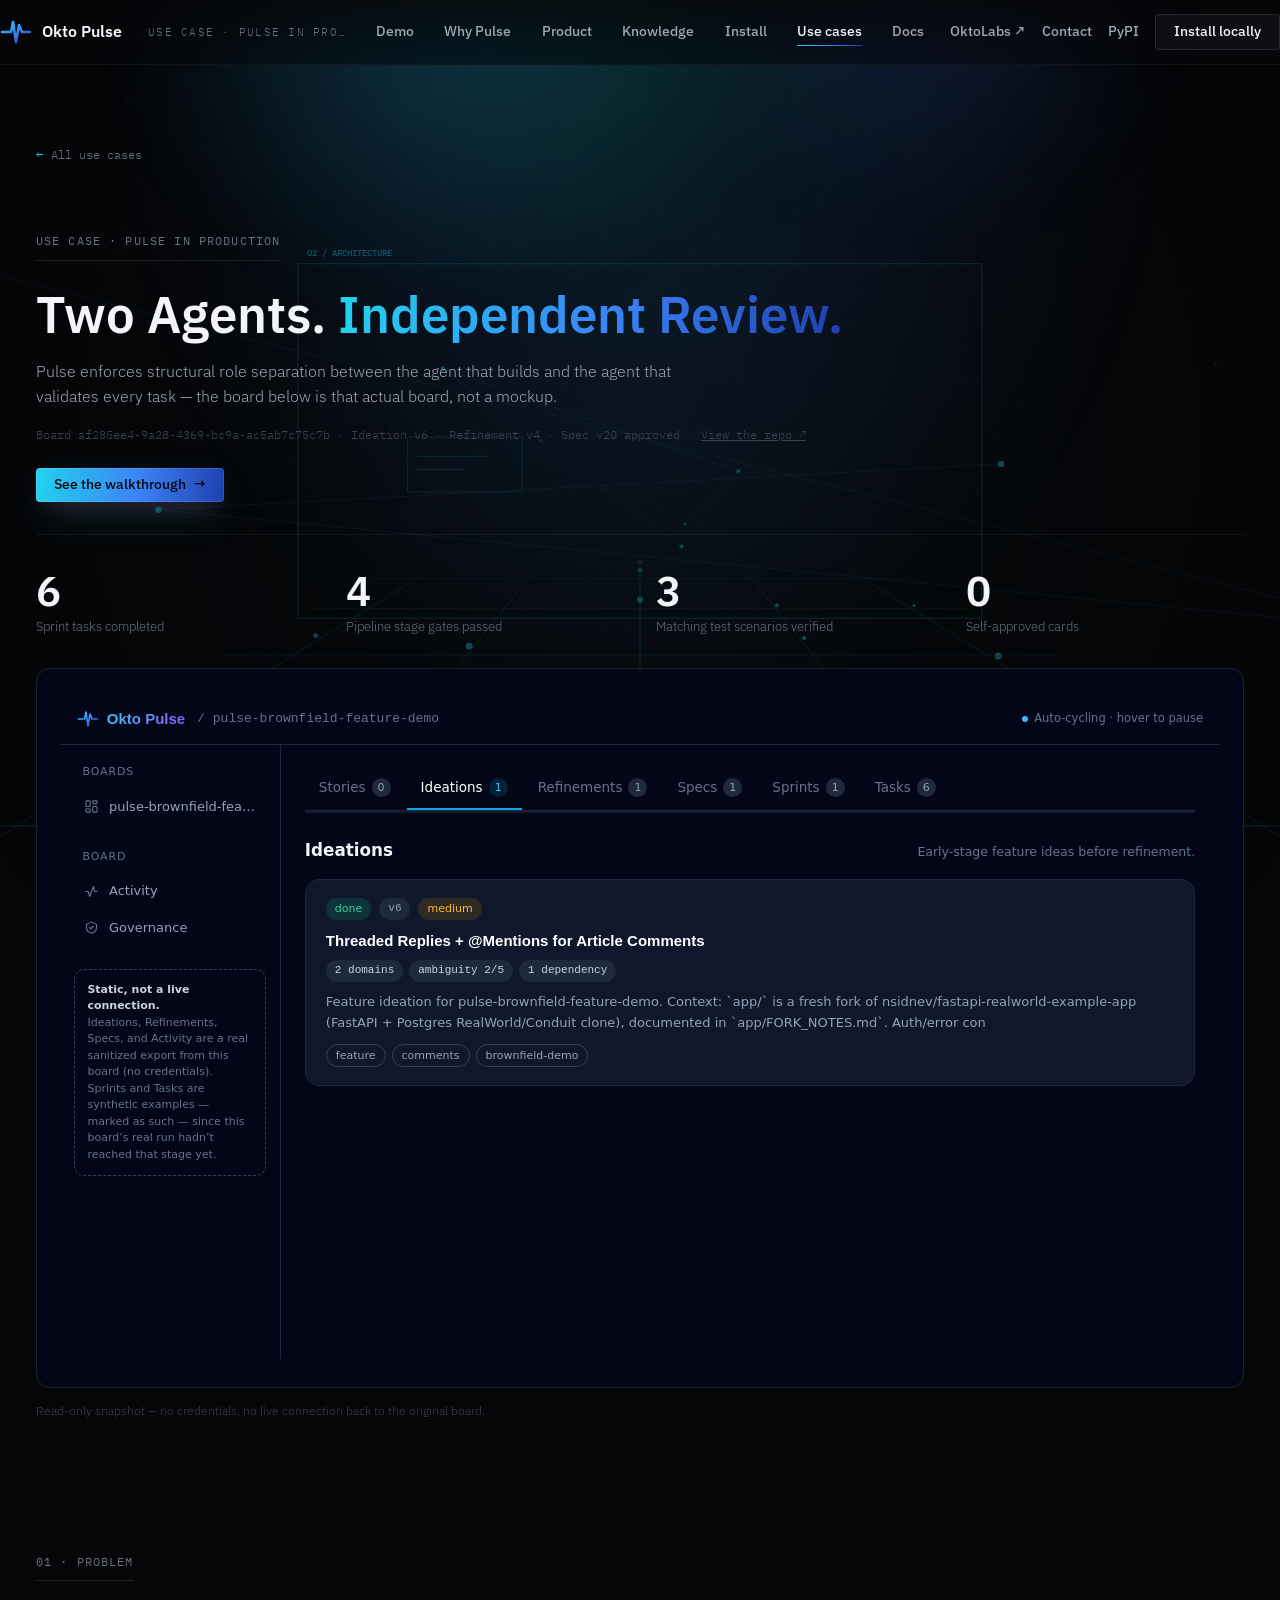
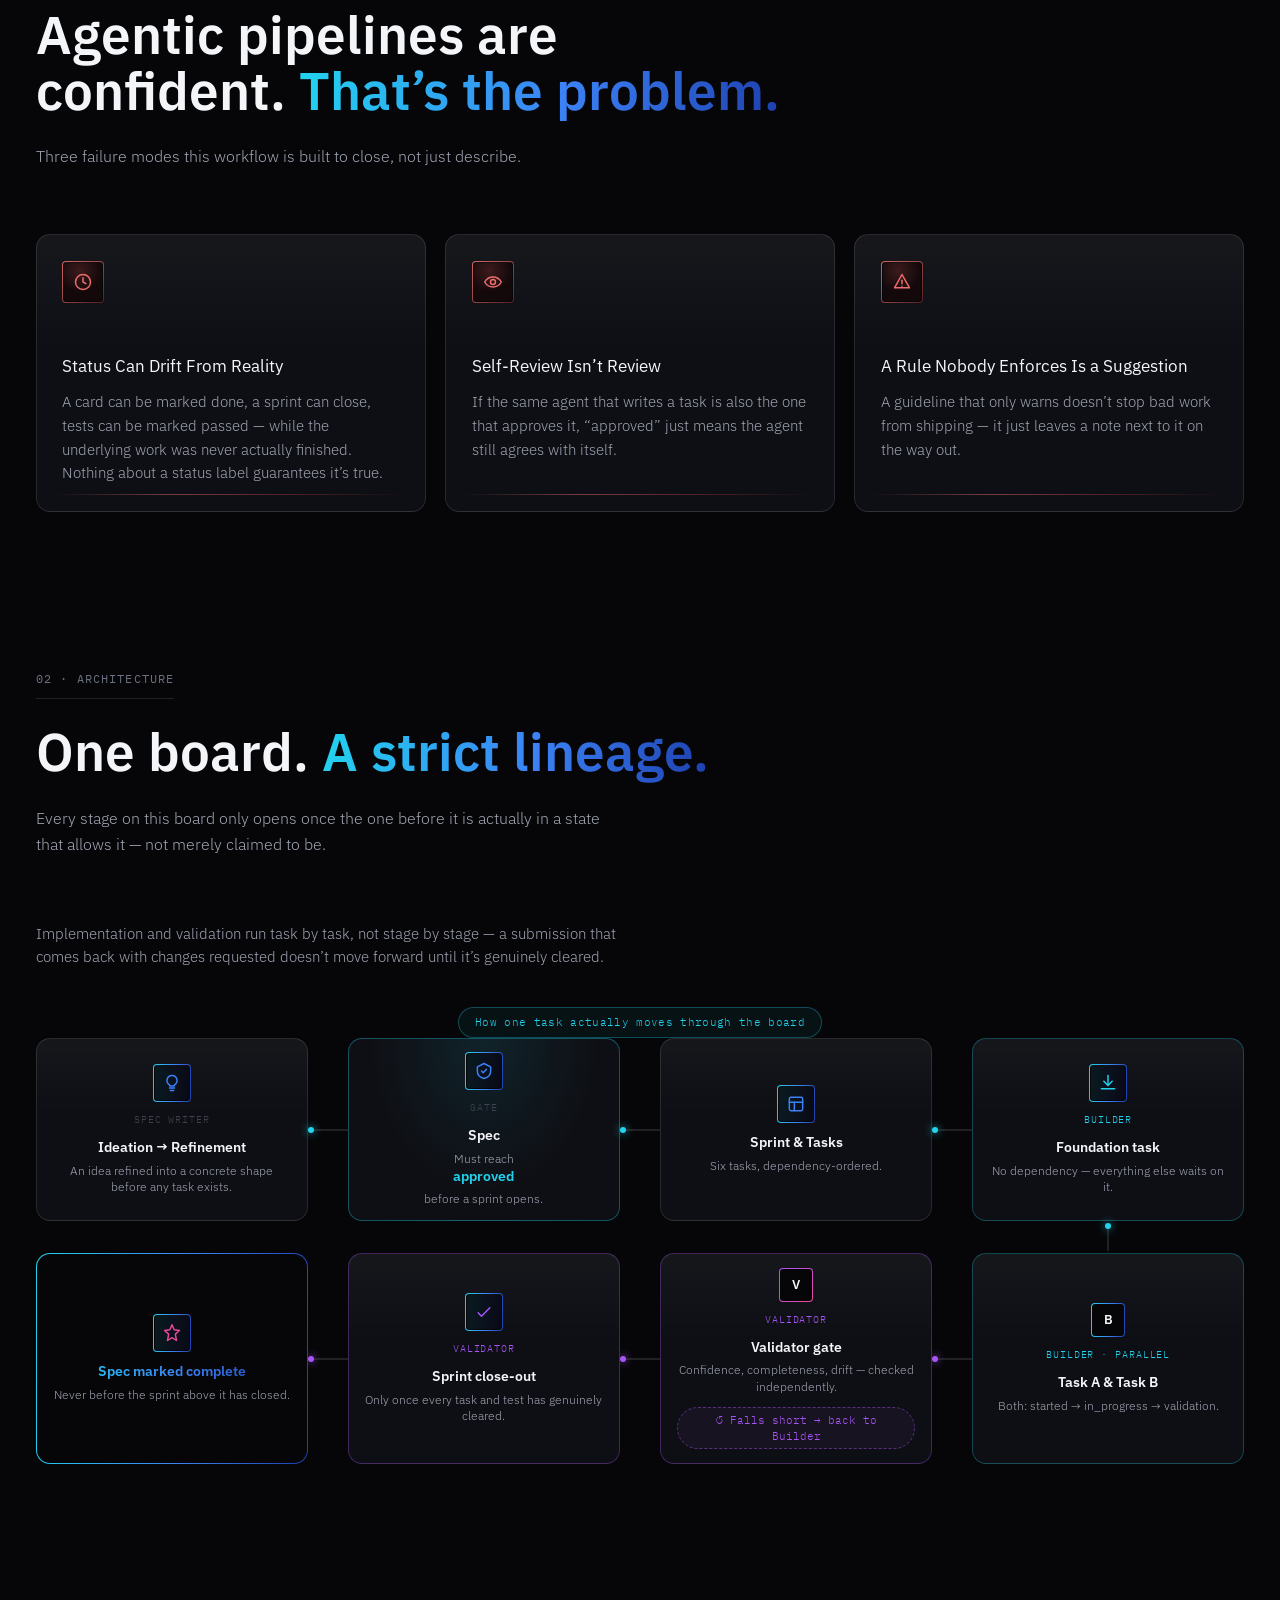
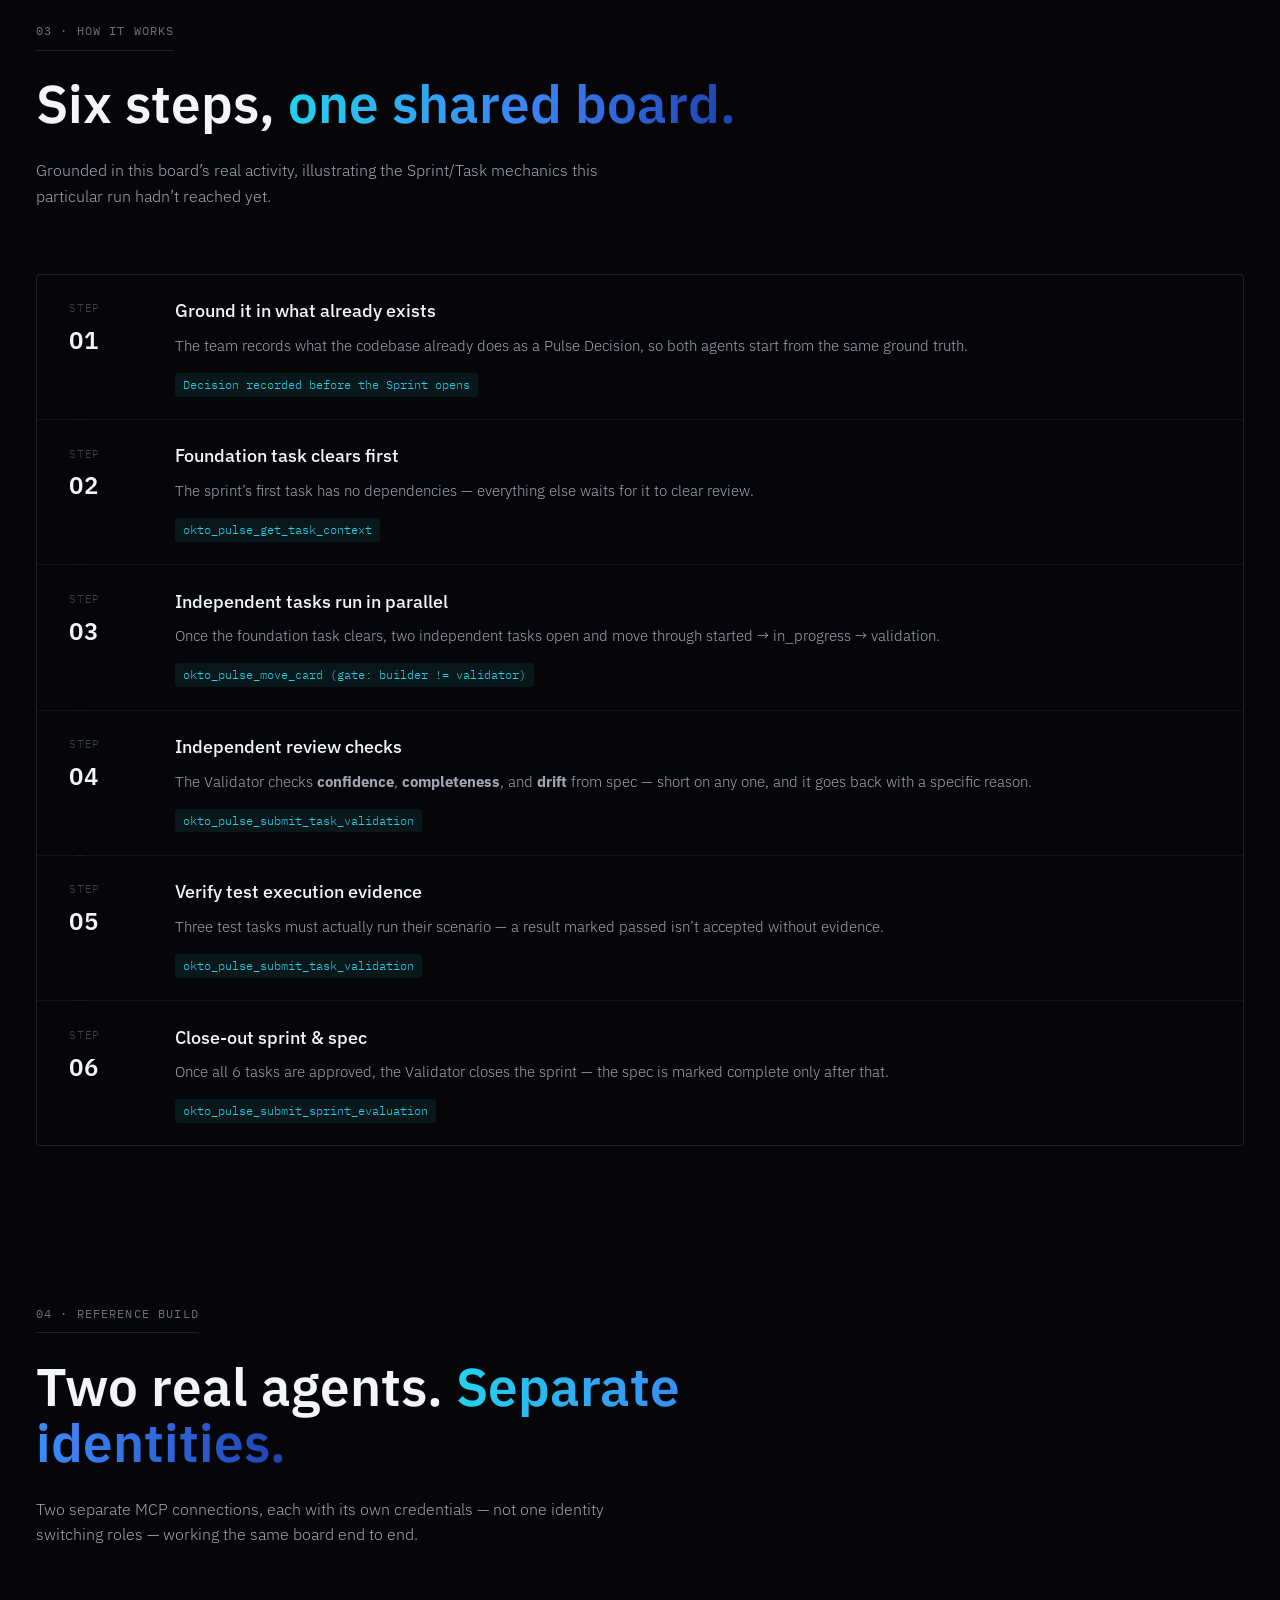
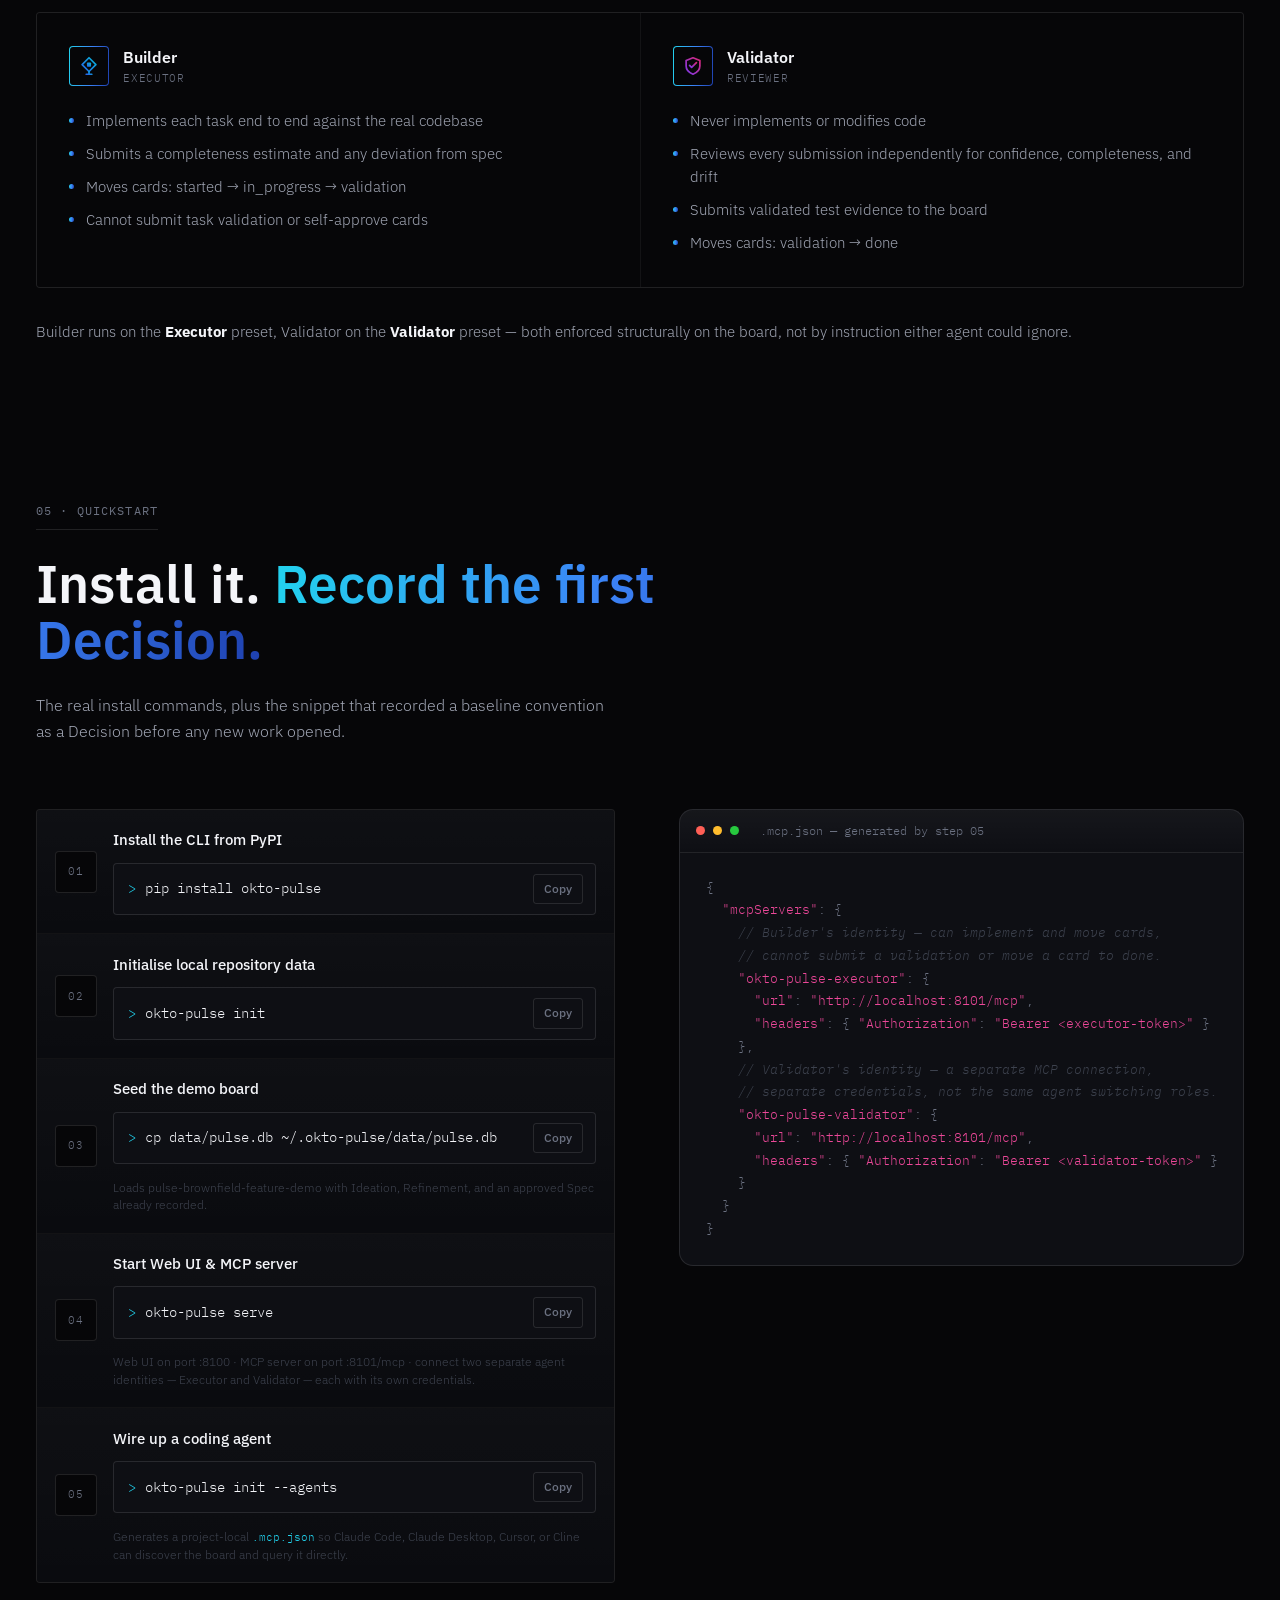
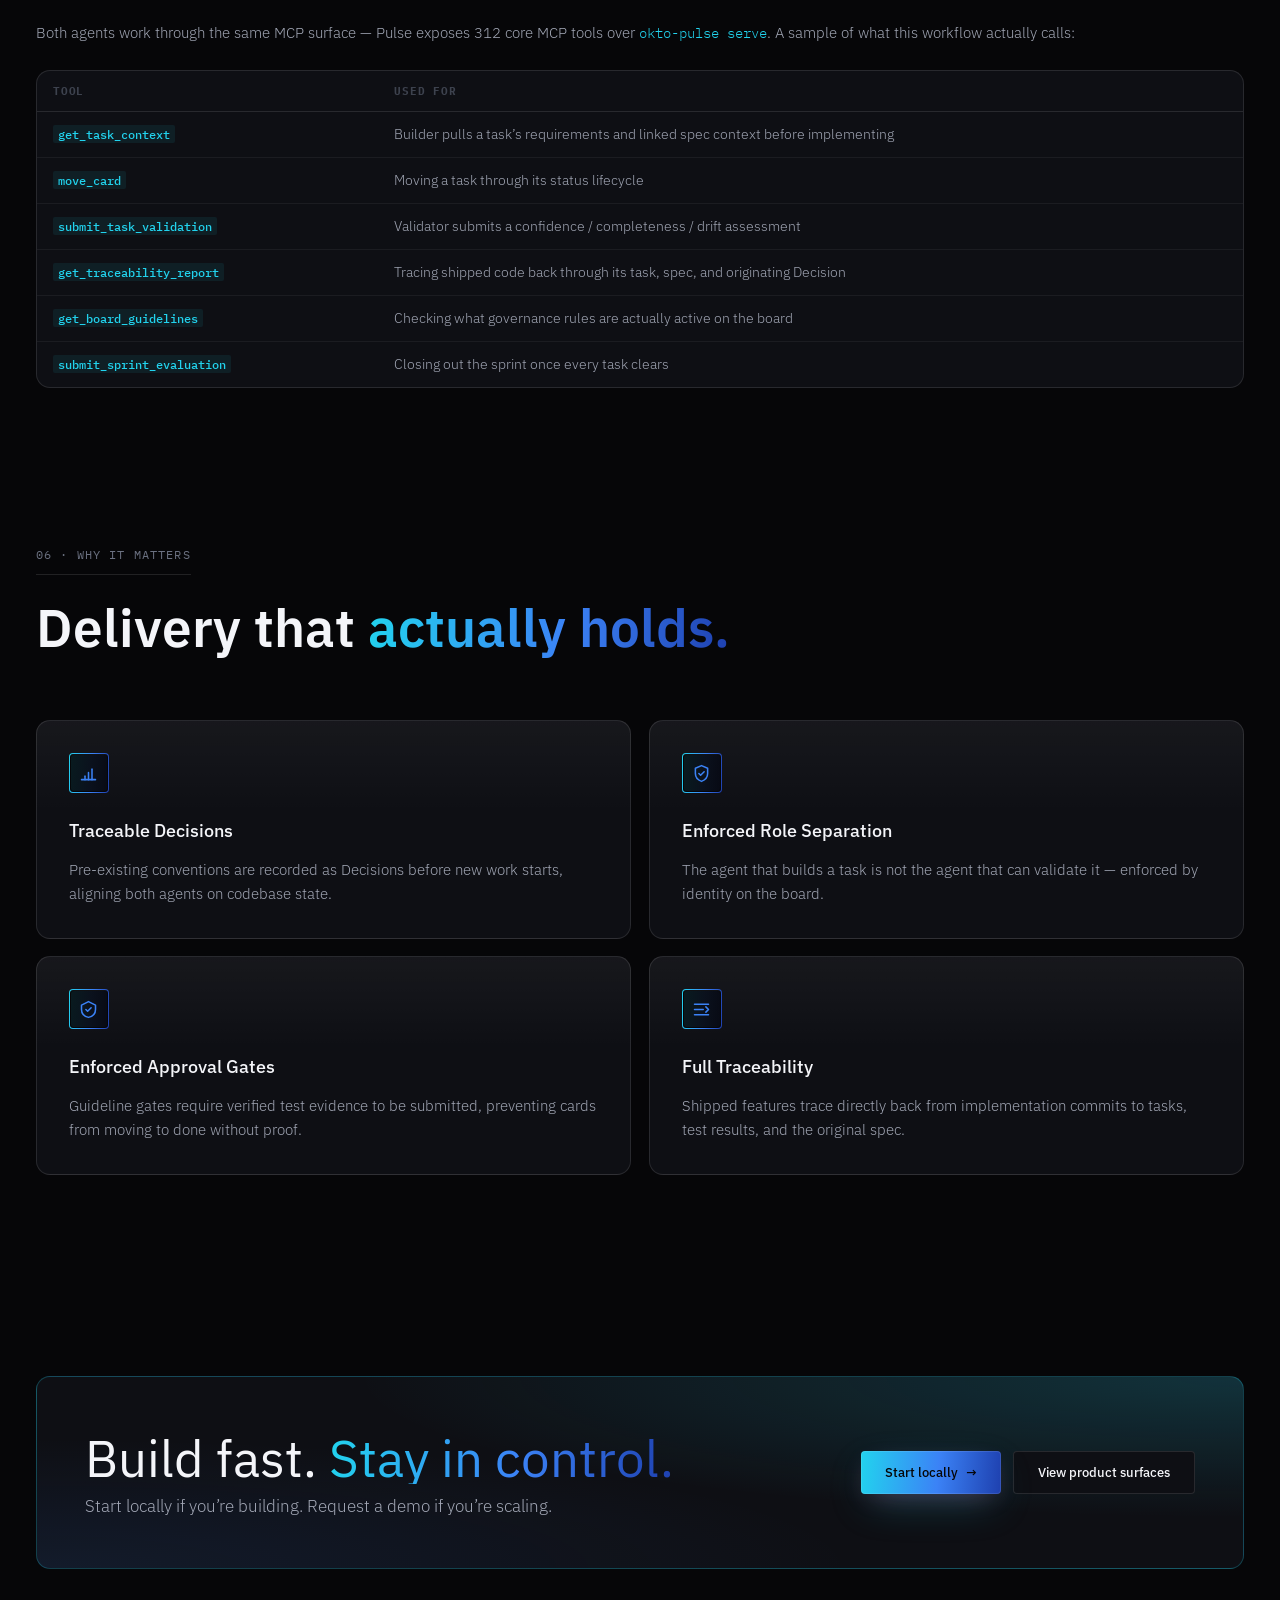
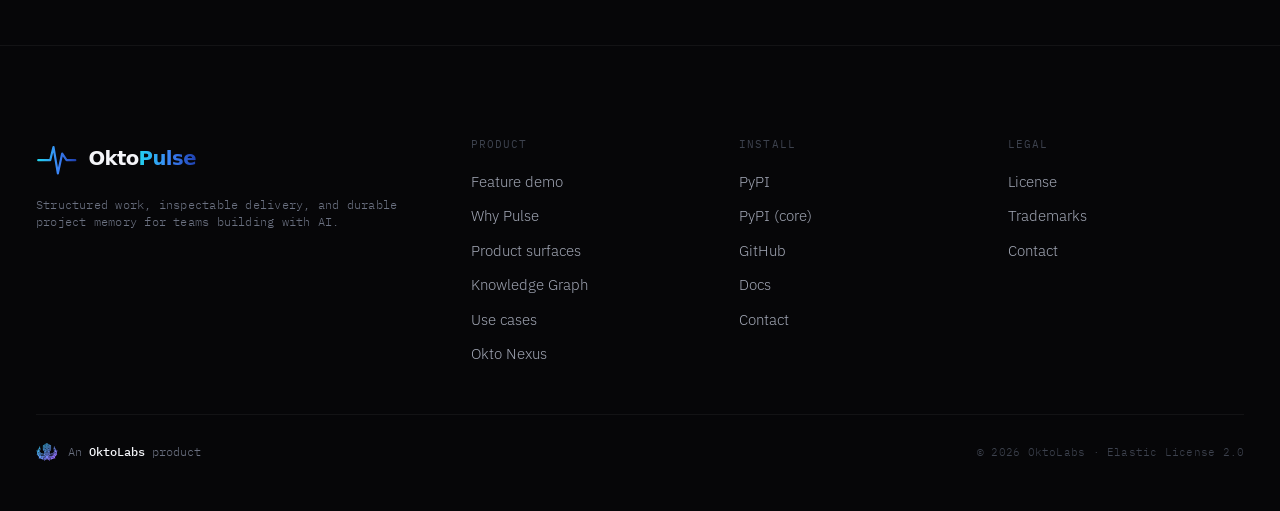
==== commit 802a9788: "Style the racetrack diagram caption as a badge, not floating text 'How one task actually moves throu" ====
--- a/use-case-two-agents-governed-board.html
+++ b/use-case-two-agents-governed-board.html
@@ -31,7 +31,7 @@
     rel="stylesheet"
   />
 
-  <link rel="stylesheet" href="./styles.css?v=20260815-uc20" />
+  <link rel="stylesheet" href="./styles.css?v=20260815-uc21" />
 
   <!-- Live board embed: fonts/tokens copied from the real Okto Pulse app,
        scoped under .board-embed / .board-modal so they don't leak into the
@@ -273,7 +273,9 @@
           genuinely cleared.
         </p>
 
-        <h3 style="margin-top: 2.4rem; font-size: 1rem; color: var(--ink); text-align: center;">How one task actually moves through the board</h3>
+        <div style="margin-top: 2.4rem; text-align: center;">
+          <span class="arch-caption">How one task actually moves through the board</span>
+        </div>
         <div class="arch-flow arch-flow--loop" aria-label="Diagram: Ideation and Refinement lead to an approved Spec, which opens Sprint and Tasks, which unblocks a Foundation task, which unblocks Task A and Task B running in parallel. That work flows through the Validator gate, then Sprint close-out, ending at Spec marked complete; rejected work is sent back to the Builder.">
           <div class="flow-node loop-t1">
             <span class="context-icon flow-node__icon" aria-hidden="true">
--- a/styles.css
+++ b/styles.css
@@ -10490,6 +10490,18 @@
   background: rgba(168, 85, 247, 0.06);
 }
 
+.arch-caption {
+  display: inline-block;
+  padding: 6px 16px;
+  border: 1px solid rgba(34, 211, 238, 0.3);
+  border-radius: 999px;
+  background: rgba(34, 211, 238, 0.06);
+  font-family: var(--font-mono);
+  font-size: 11px;
+  letter-spacing: 0.03em;
+  color: var(--pulse-cyan);
+}
+
 /* closed-loop diagram: two columns, down the left, across the bottom, up
    the right, ending top-right — with a small dot animating along every
    connector to show the direction of flow */
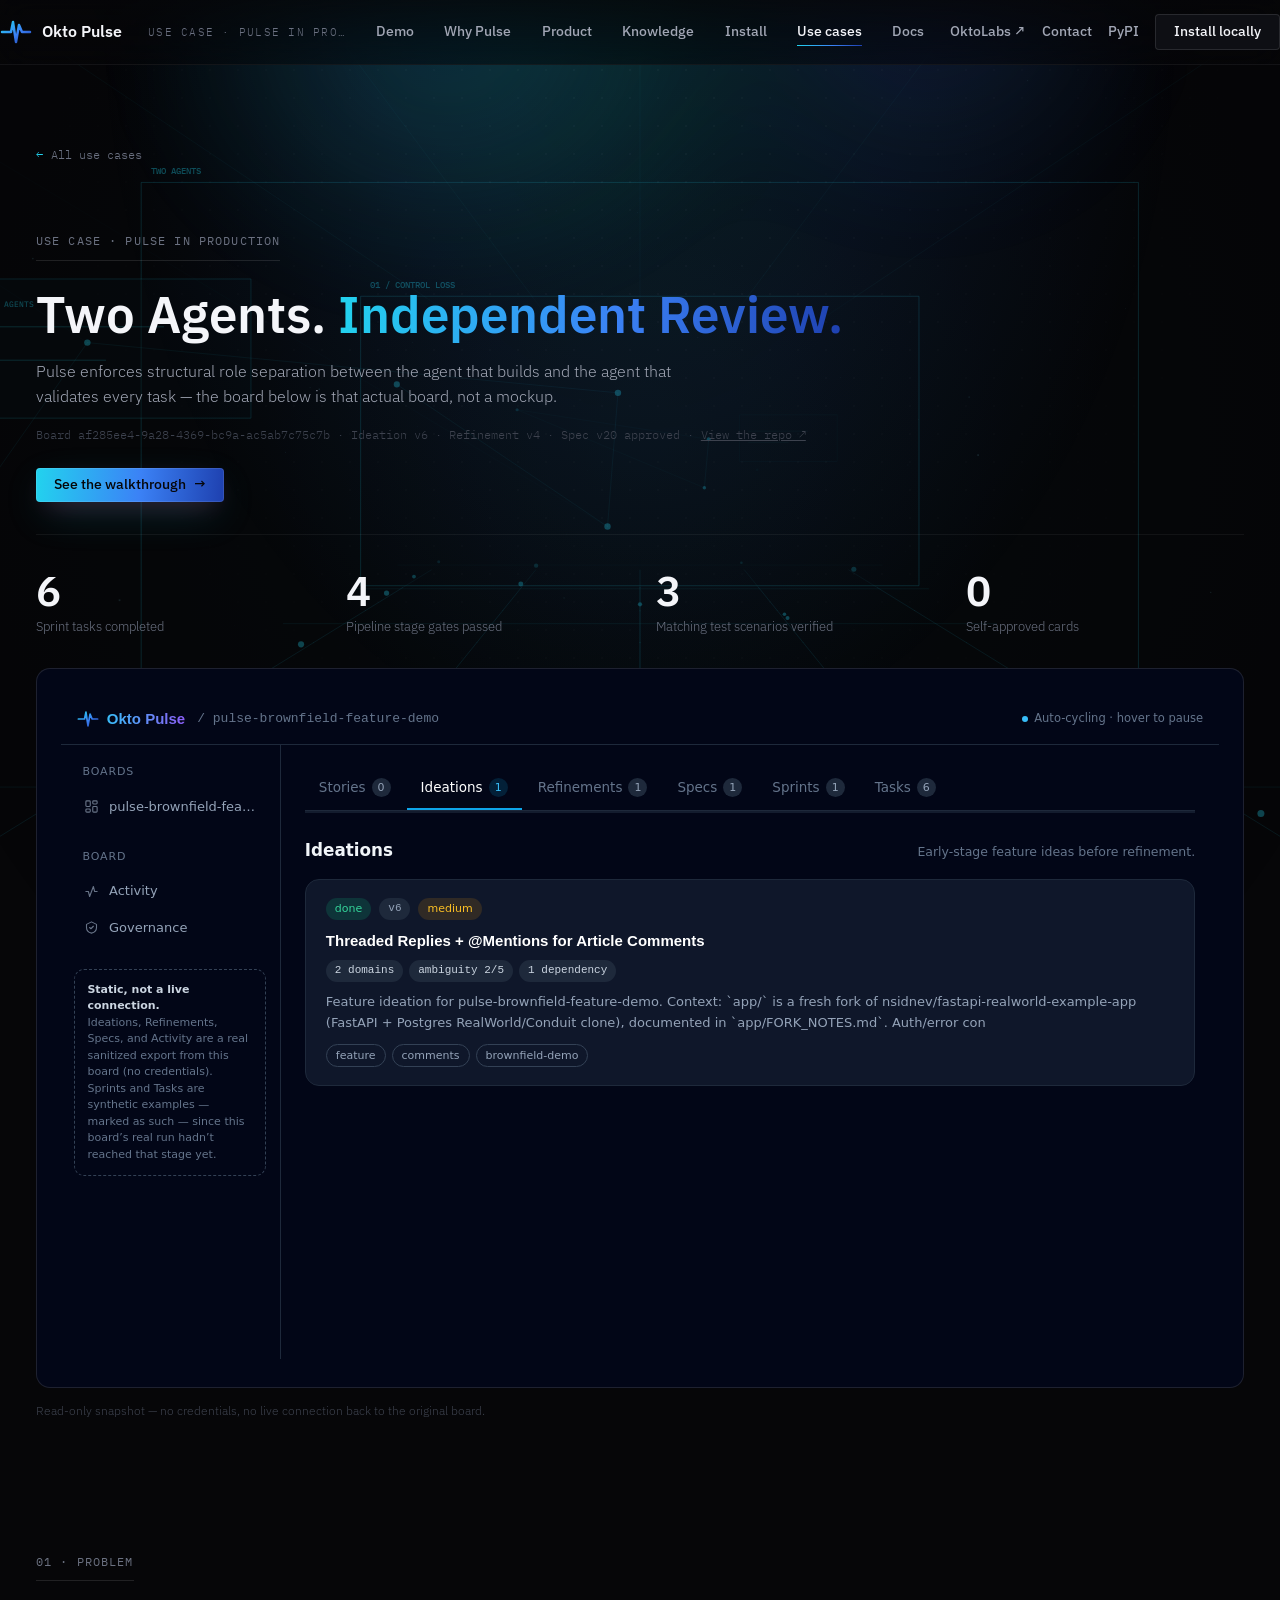
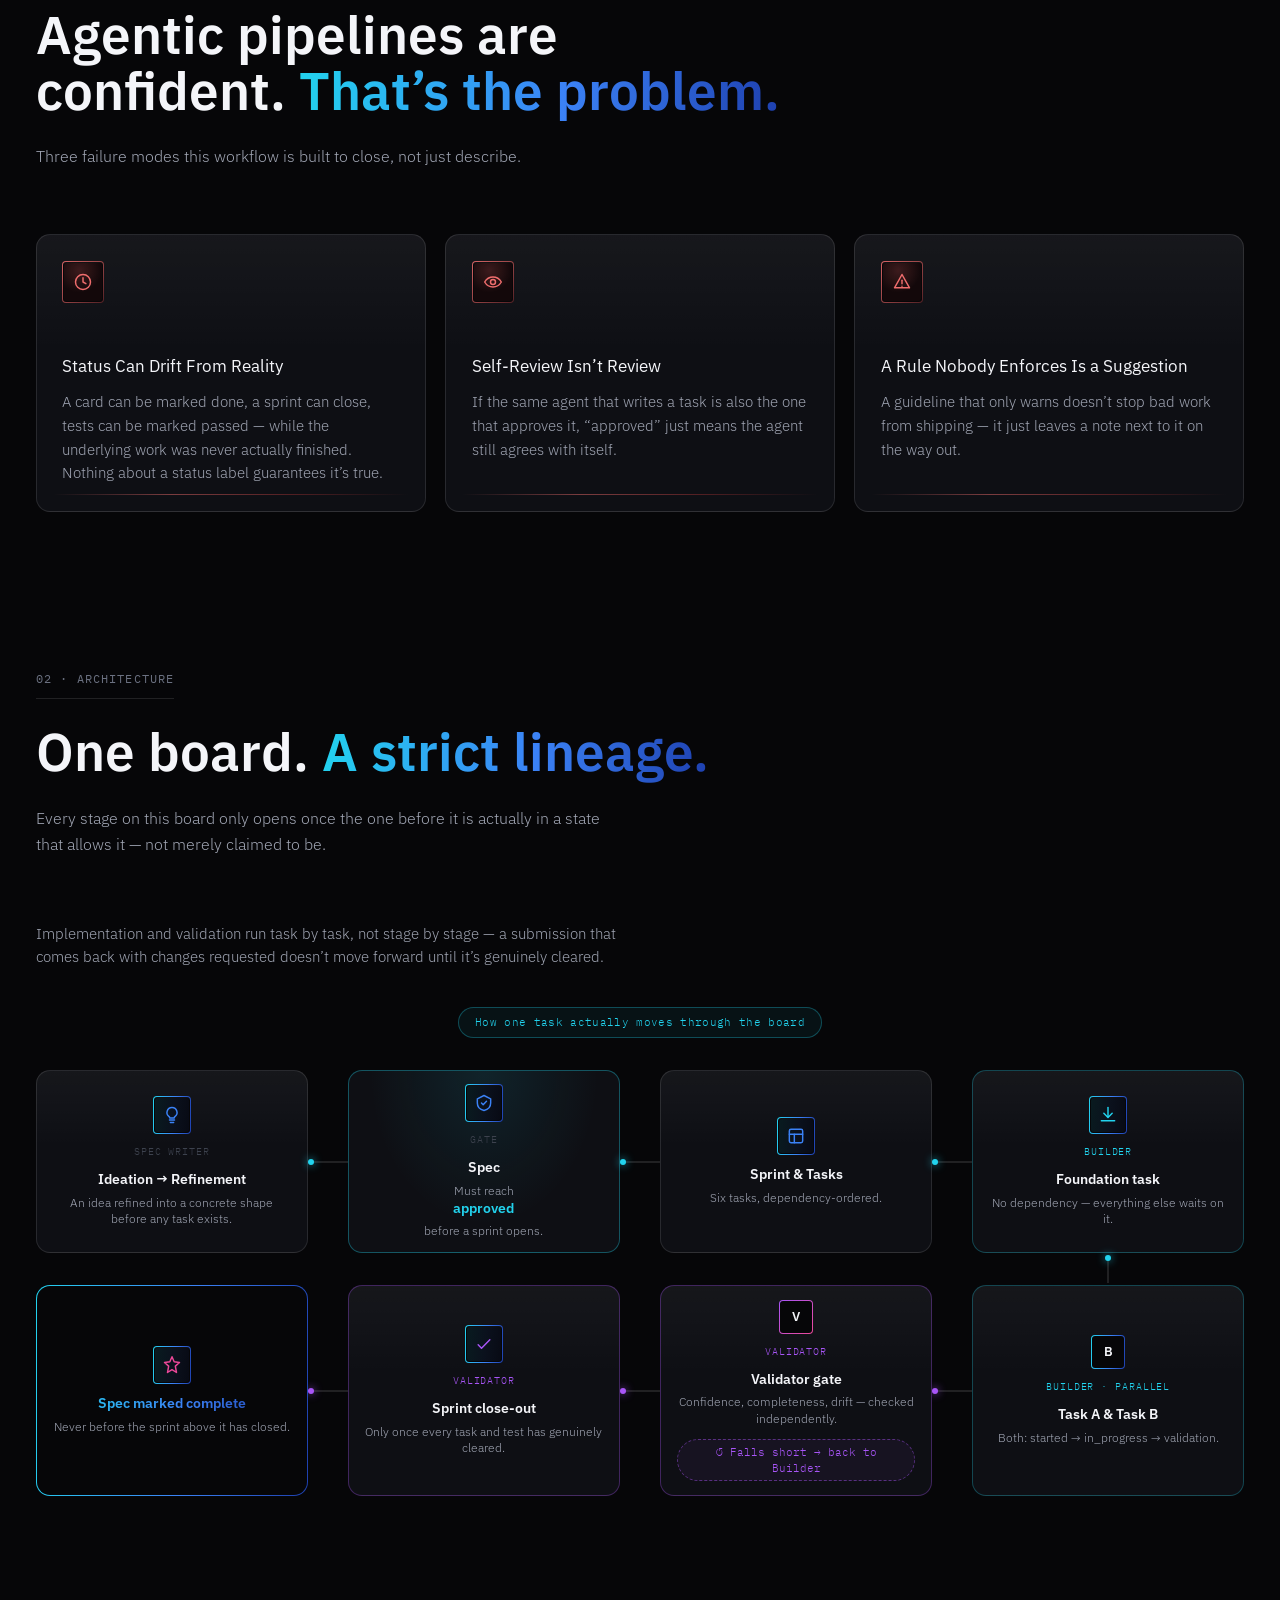
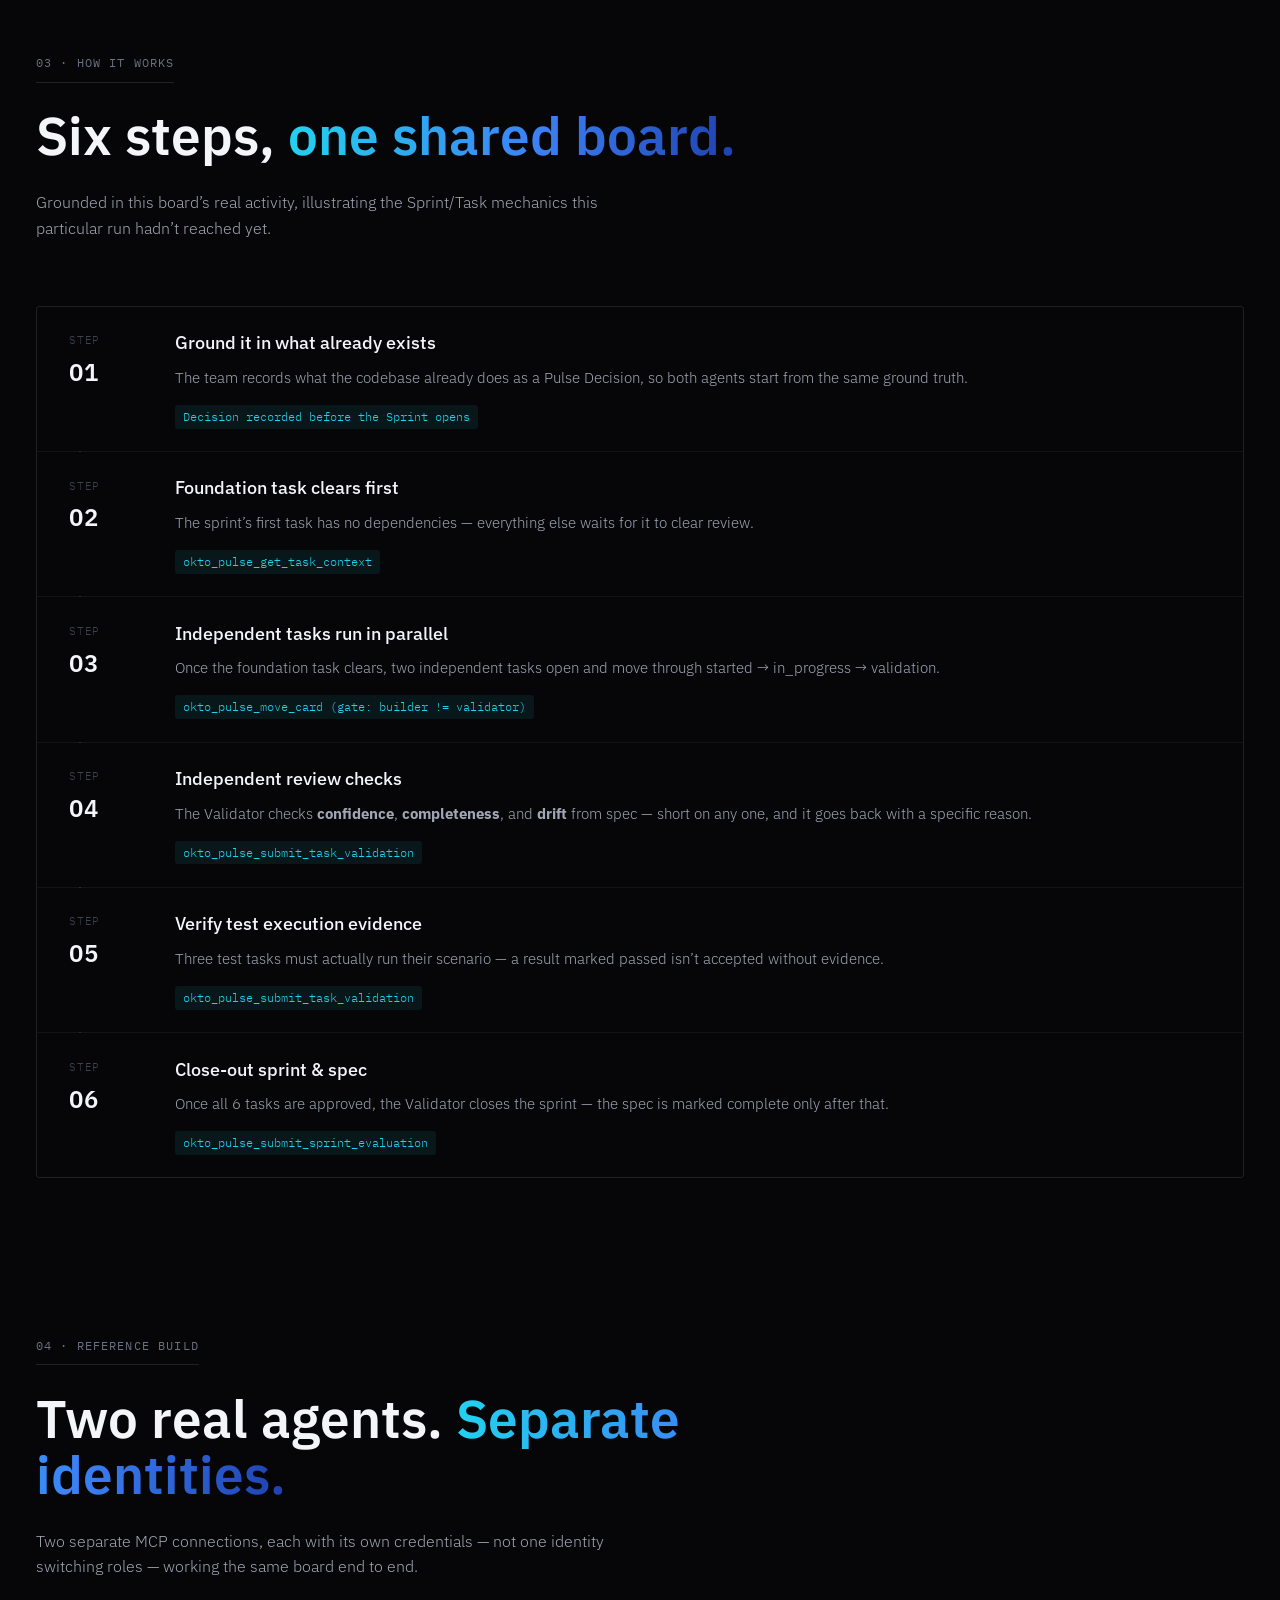
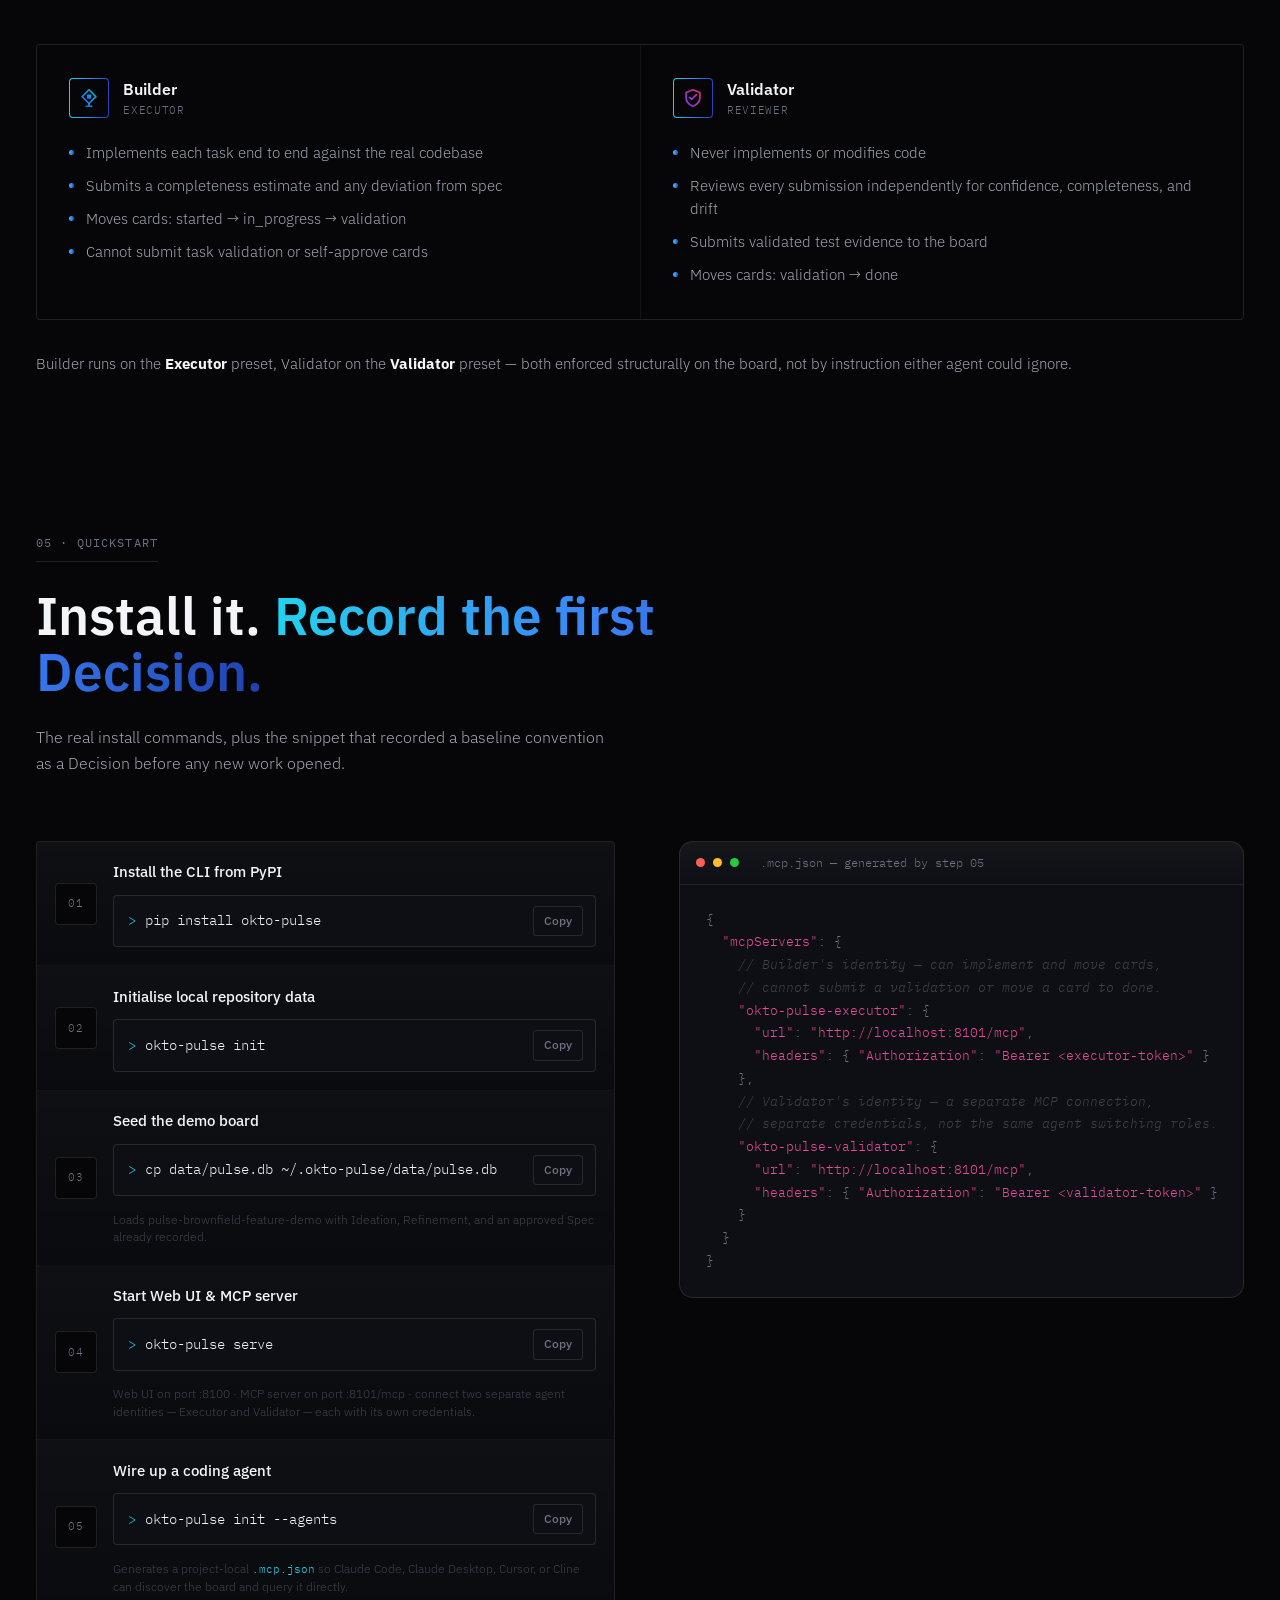
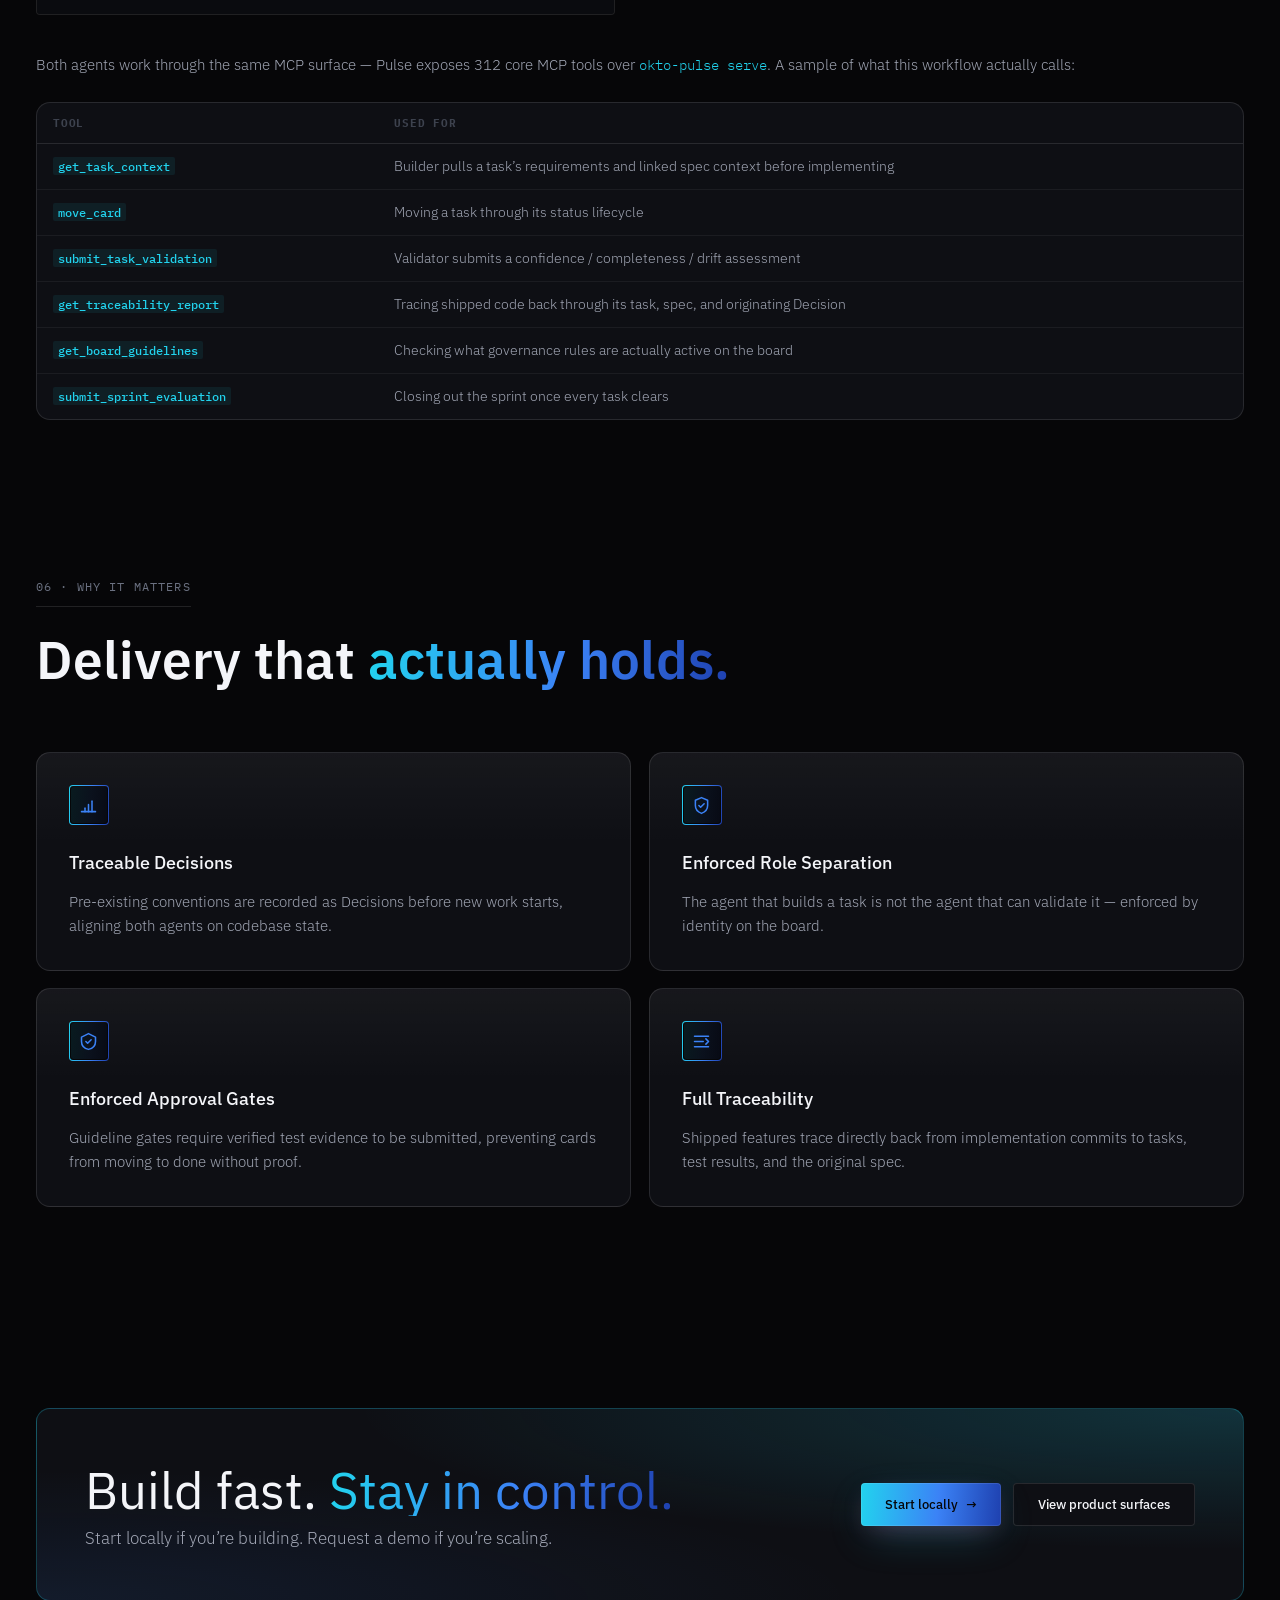
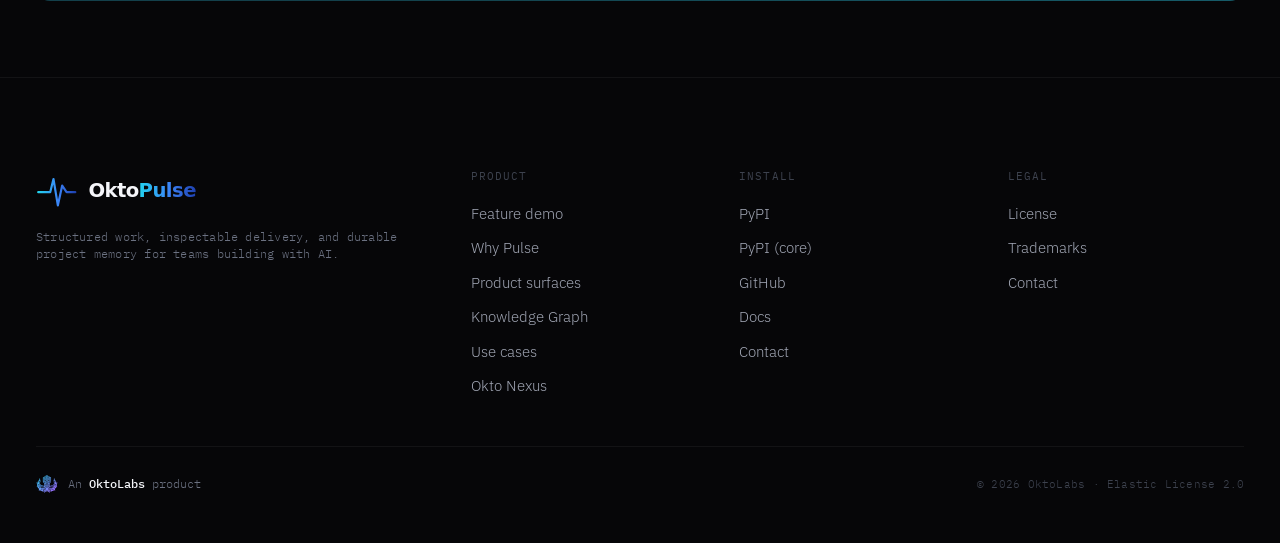
==== commit 5ac1ffdb: "Add breathing room below the arch-caption badge Co-Authored-By: Claude Sonnet 5 <noreply@anthropic.c" ====
--- a/use-case-two-agents-governed-board.html
+++ b/use-case-two-agents-governed-board.html
@@ -31,7 +31,7 @@
     rel="stylesheet"
   />
 
-  <link rel="stylesheet" href="./styles.css?v=20260815-uc21" />
+  <link rel="stylesheet" href="./styles.css?v=20260815-uc22" />
 
   <!-- Live board embed: fonts/tokens copied from the real Okto Pulse app,
        scoped under .board-embed / .board-modal so they don't leak into the
@@ -273,7 +273,7 @@
           genuinely cleared.
         </p>
 
-        <div style="margin-top: 2.4rem; text-align: center;">
+        <div style="margin: 2.4rem 0 2rem; text-align: center;">
           <span class="arch-caption">How one task actually moves through the board</span>
         </div>
         <div class="arch-flow arch-flow--loop" aria-label="Diagram: Ideation and Refinement lead to an approved Spec, which opens Sprint and Tasks, which unblocks a Foundation task, which unblocks Task A and Task B running in parallel. That work flows through the Validator gate, then Sprint close-out, ending at Spec marked complete; rejected work is sent back to the Builder.">
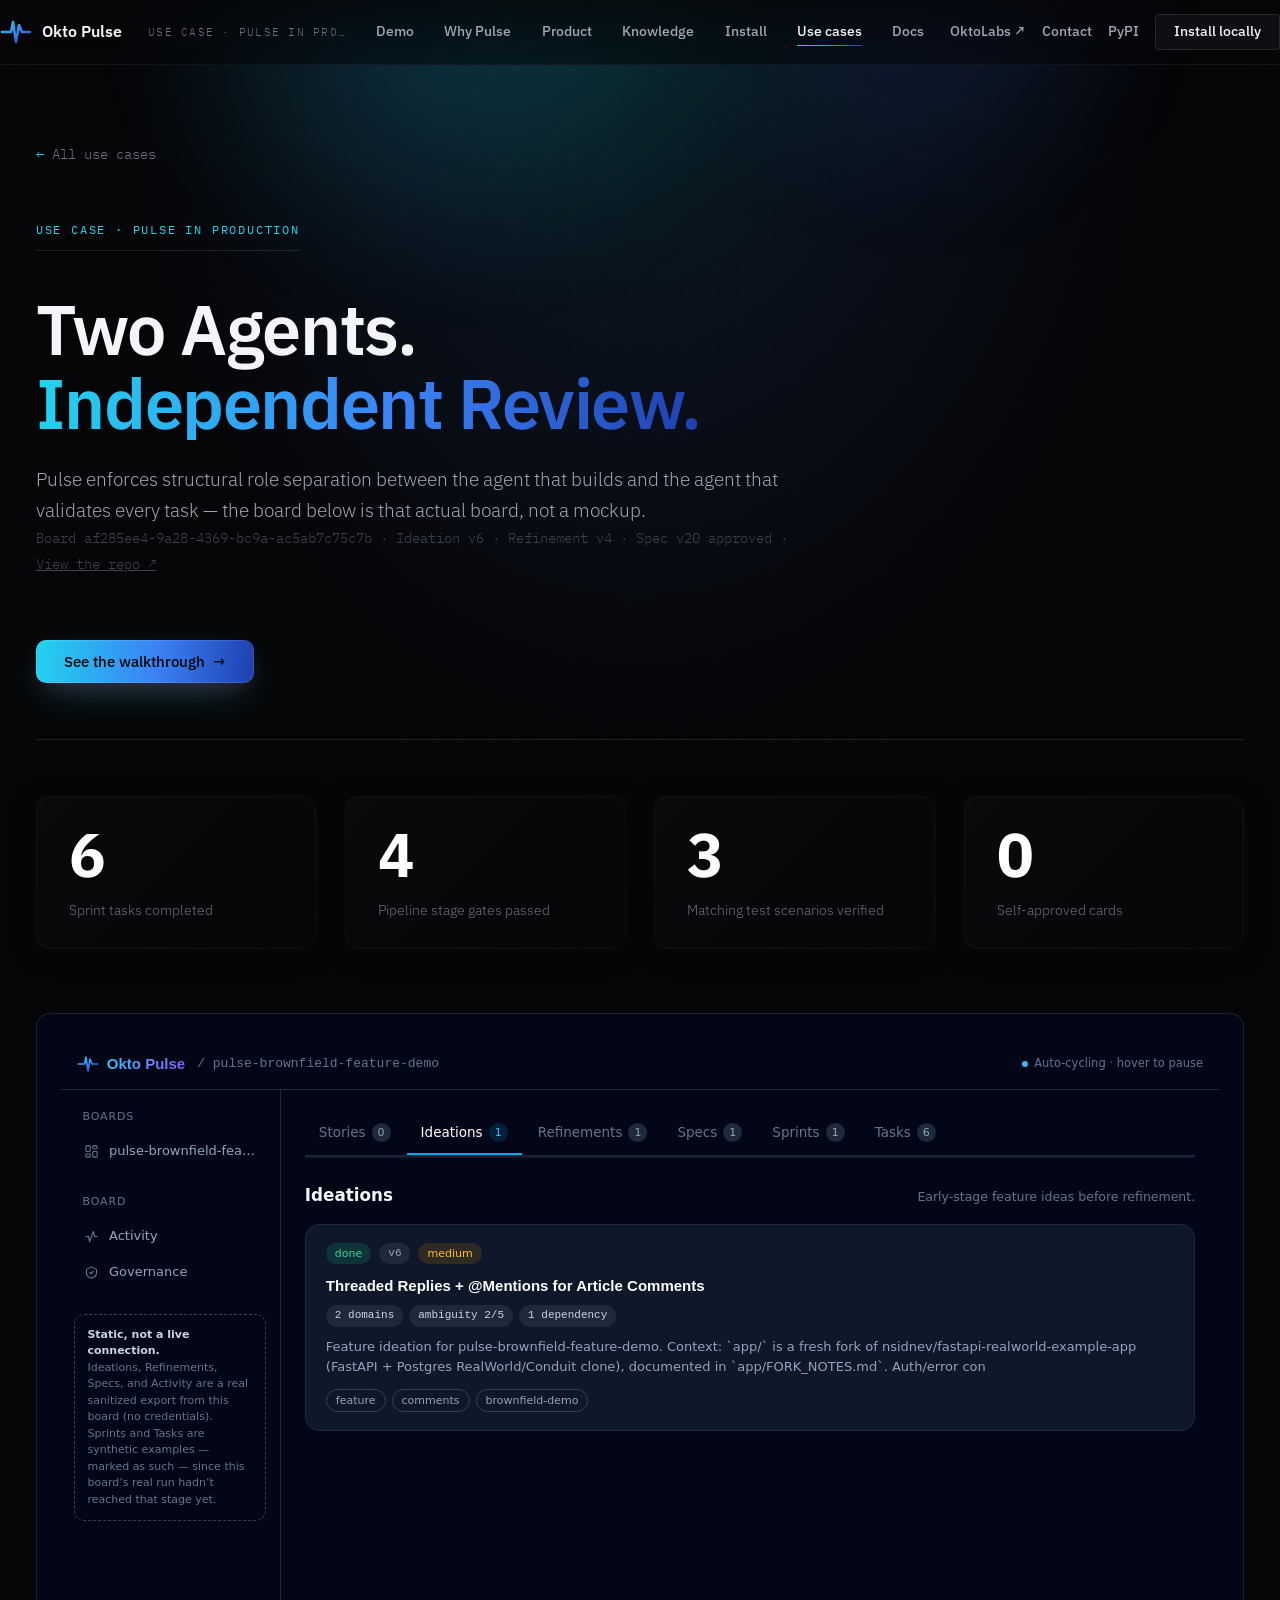
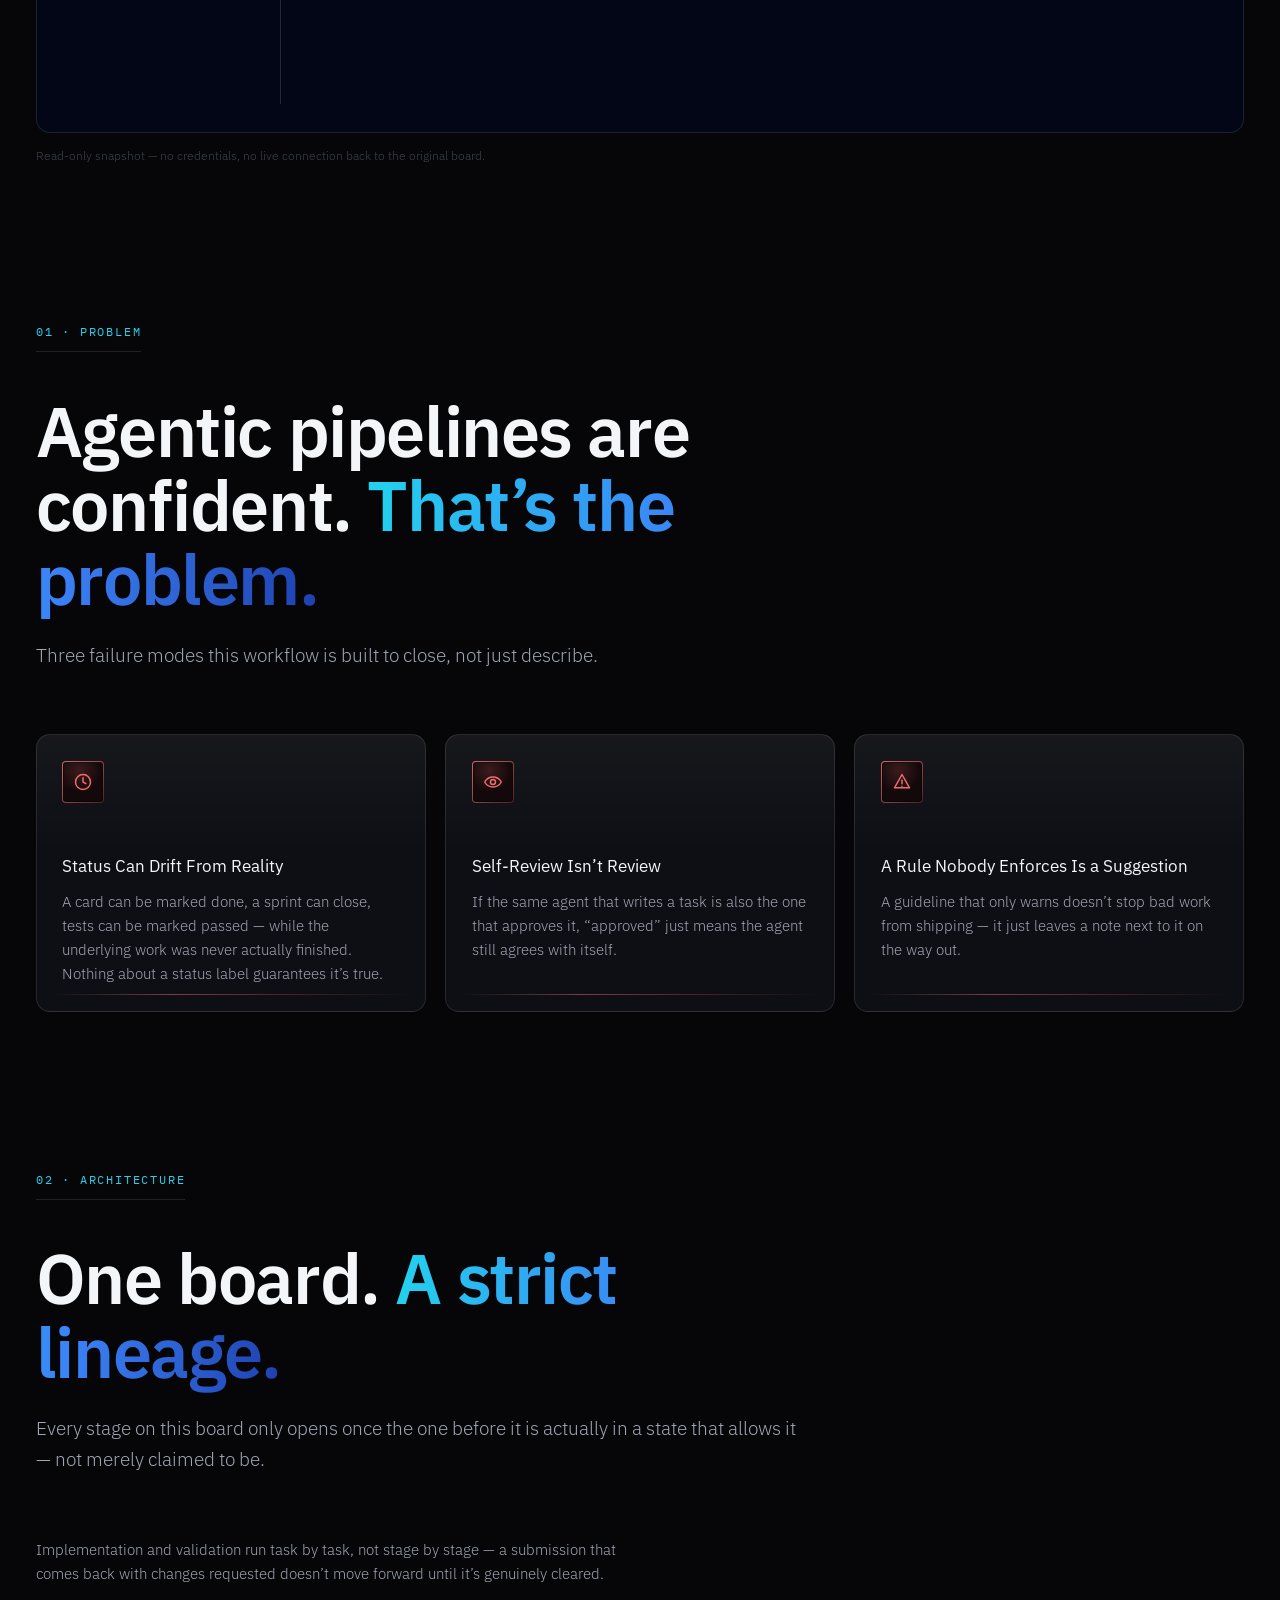
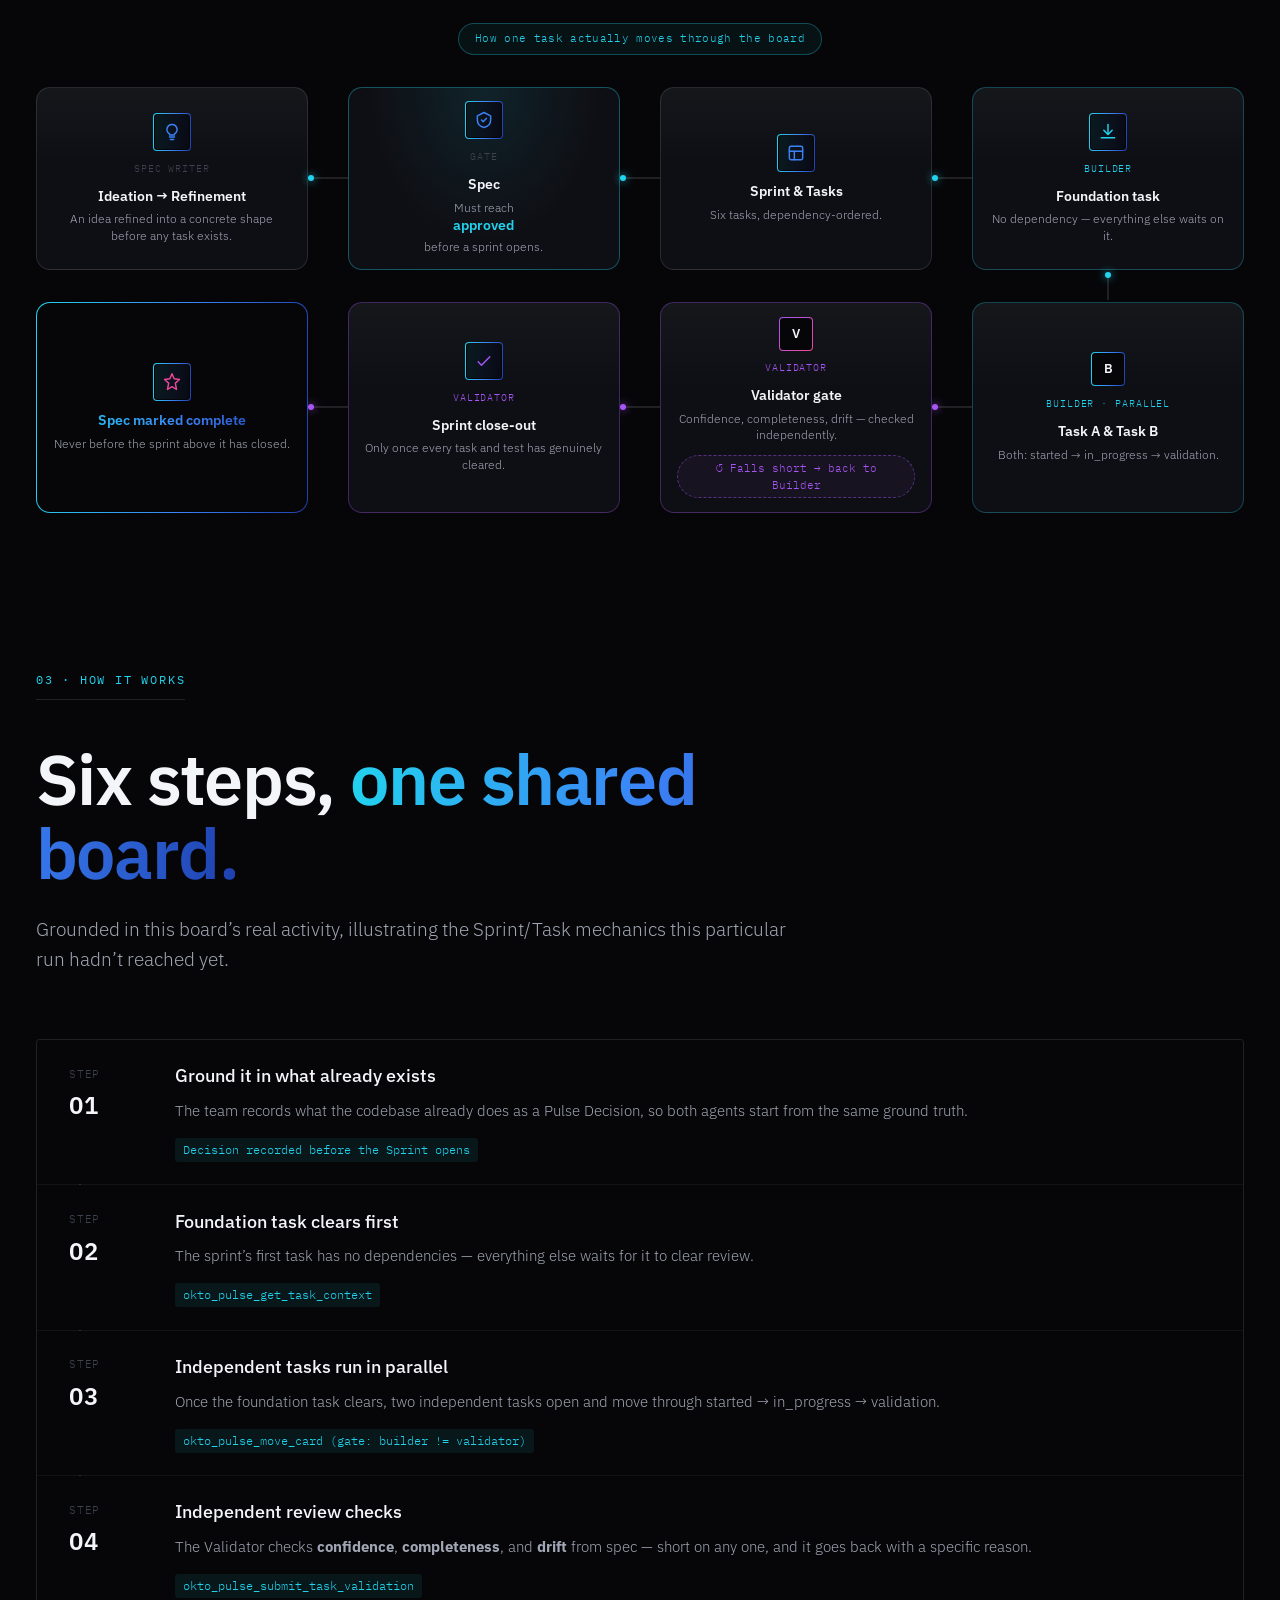
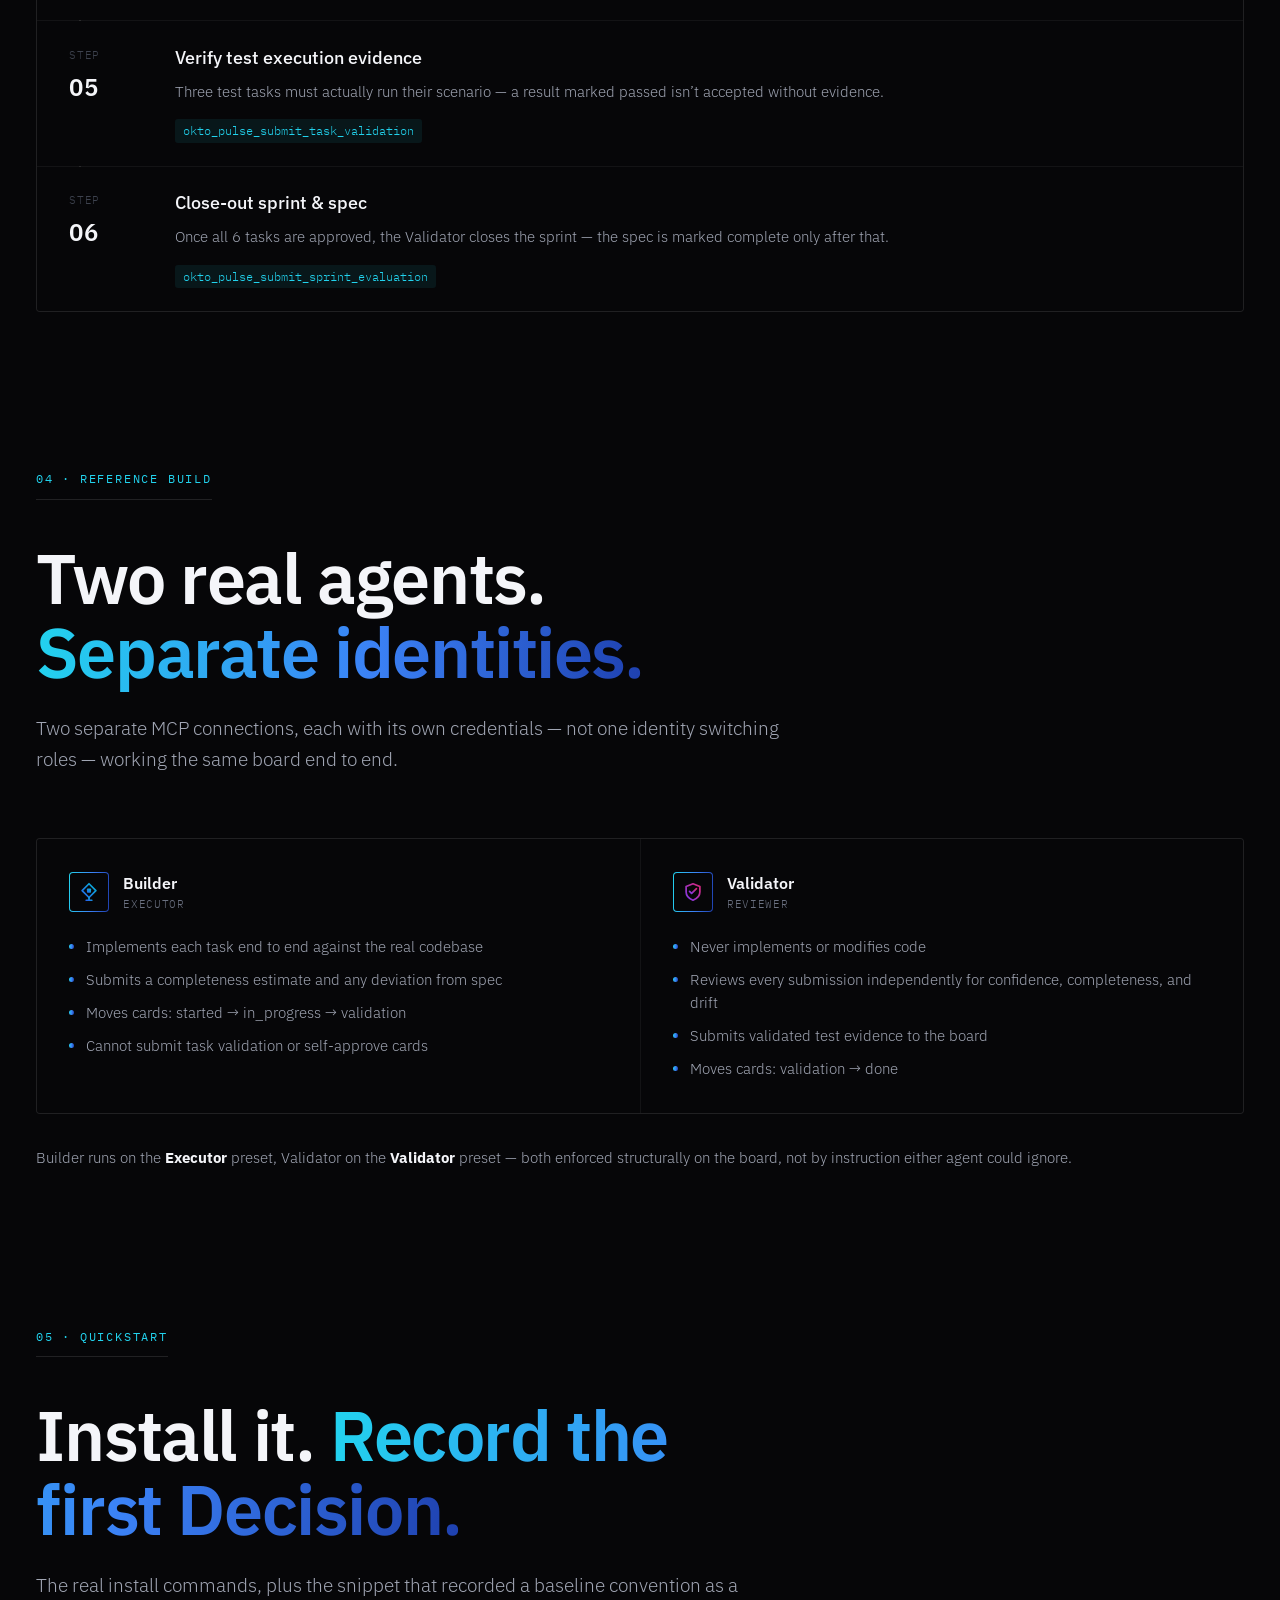
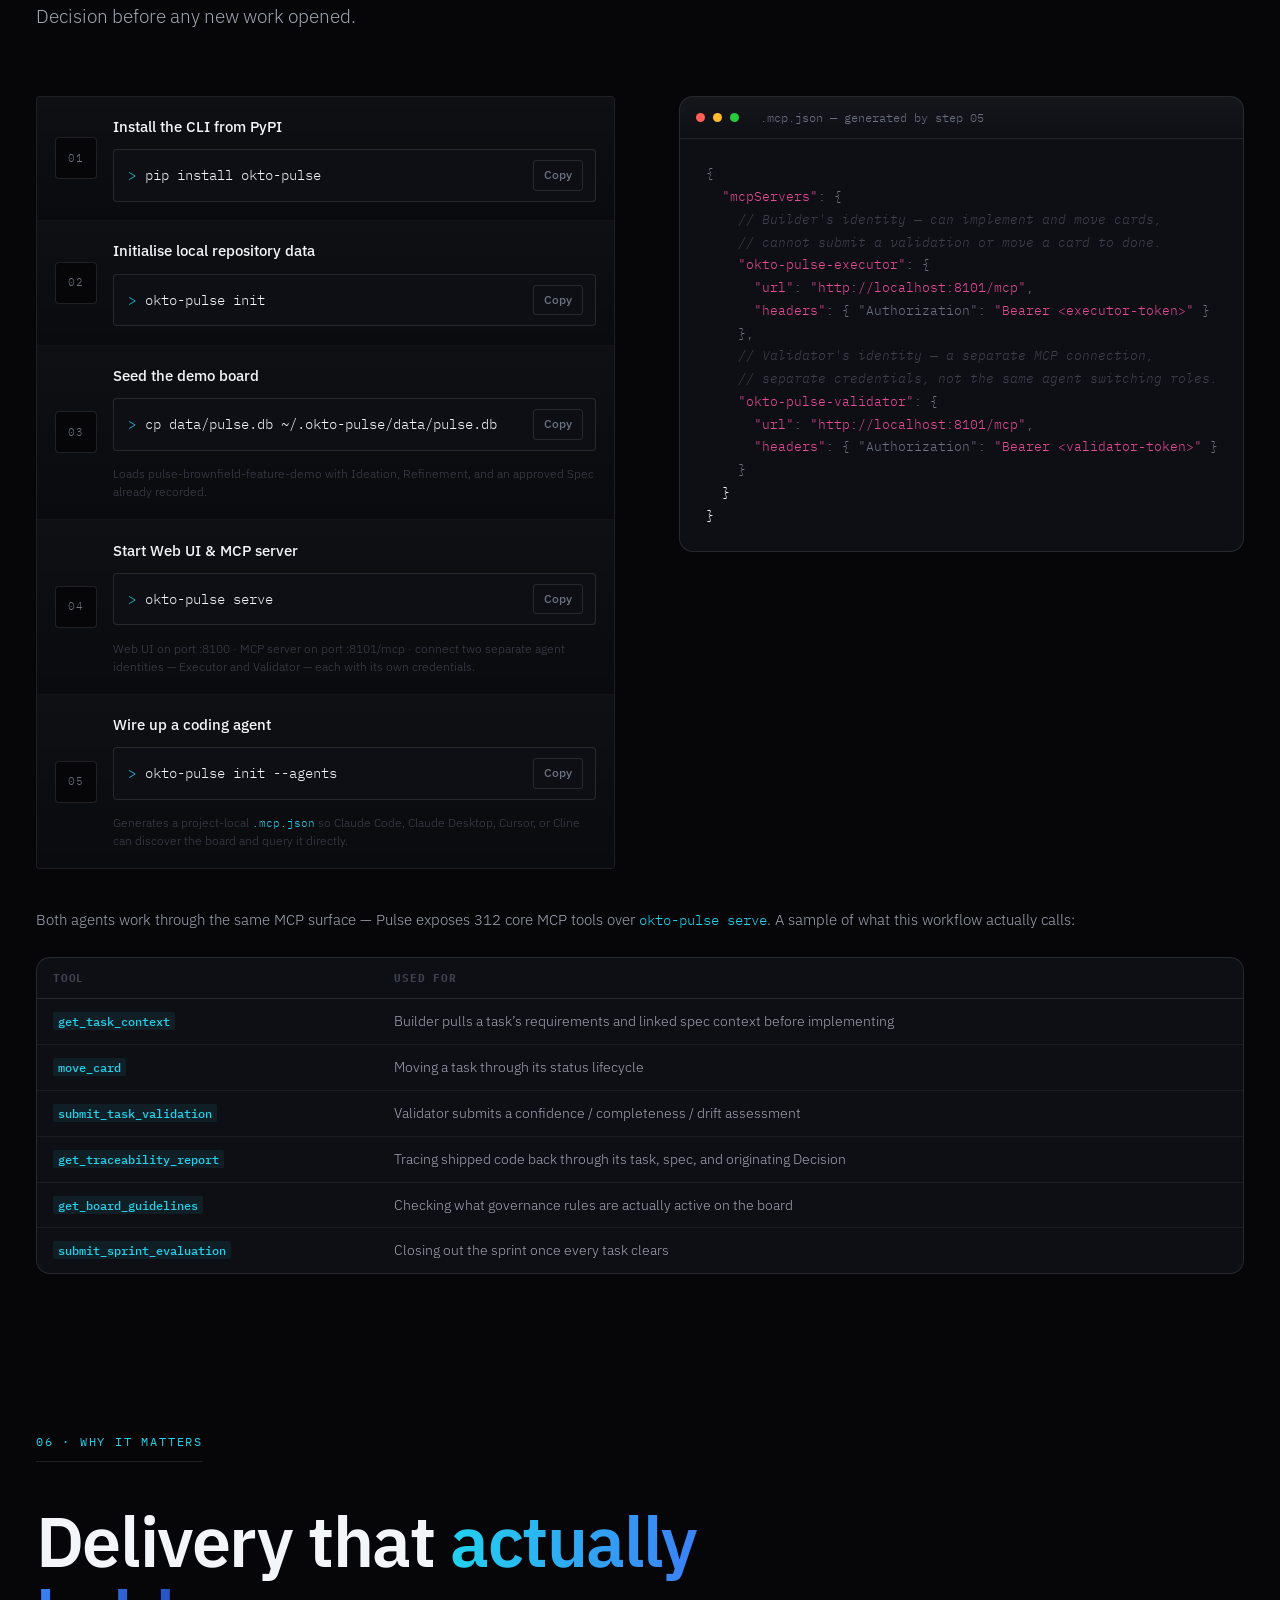
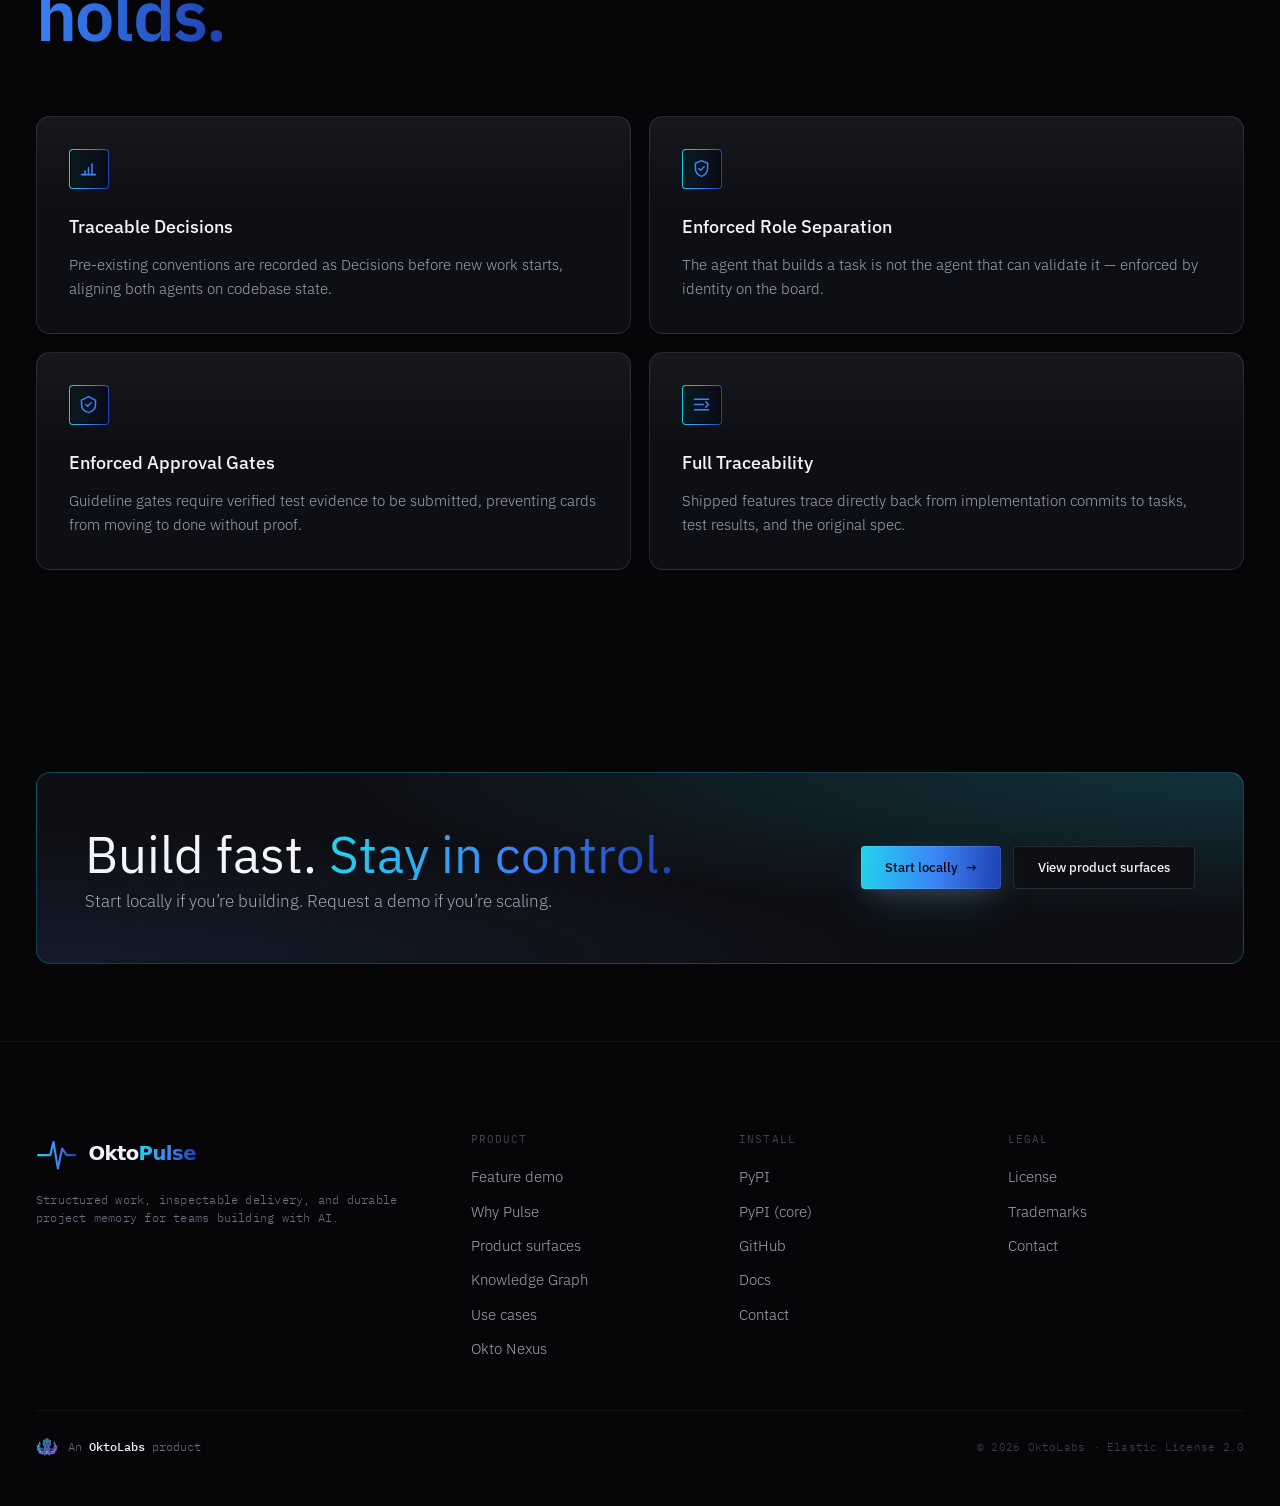
==== commit ee662d3f: "Fix navigation overflow and increase hero fold components size" ====
--- a/use-case-two-agents-governed-board.html
+++ b/use-case-two-agents-governed-board.html
@@ -39,6 +39,110 @@
   <link rel="preconnect" href="https://api.fontshare.com" />
   <link href="https://api.fontshare.com/v2/css?f[]=satoshi@400,500,700,900&f[]=general-sans@400,500,600&display=swap" rel="stylesheet" />
   <link rel="stylesheet" href="./board.css?v=20260815-b10" />
+
+  <style>
+    /* Fix sticky board-topbar overlaying navigation */
+    .board-embed .board-topbar {
+      position: relative !important;
+      top: auto !important;
+    }
+
+    /* Hero fold component enlargement & premium visual hierarchy */
+    .usecase-page .breadcrumb {
+      font-size: 13.5px;
+      margin-bottom: clamp(2.5rem, 4vw, 3.5rem);
+    }
+    
+    .usecase-page .section__eyebrow {
+      font-size: clamp(0.75rem, 0.9vw, 0.85rem);
+      letter-spacing: 0.15em;
+      color: var(--pulse-cyan);
+    }
+
+    .usecase-page .section__title {
+      font-size: clamp(2.8rem, 5.5vw, 4.5rem) !important;
+      line-height: 1.05 !important;
+      letter-spacing: -0.02em !important;
+      margin-top: 1rem;
+    }
+
+    .usecase-page .section__lede {
+      font-size: clamp(1.15rem, 1.45vw, 1.35rem) !important;
+      line-height: 1.65 !important;
+      max-width: 78ch !important;
+      margin-top: 1.5rem !important;
+      color: var(--ink-dim) !important;
+    }
+
+    .usecase-page .usecase-card__meta {
+      font-size: clamp(0.9rem, 1.1vw, 1rem) !important;
+      margin-top: 1.5rem !important;
+      color: var(--ink-faint) !important;
+    }
+
+    .usecase-page .hero__actions {
+      margin-top: 2.2rem !important;
+      margin-bottom: 3.5rem !important;
+    }
+
+    .usecase-page .hero__actions .btn {
+      padding: 14px 28px !important;
+      font-size: 15px !important;
+      border-radius: var(--radius-md) !important;
+    }
+
+    /* Premium styled, elevated stat dashboard panels */
+    .usecase-page .hero__stats {
+      display: grid;
+      grid-template-columns: repeat(4, 1fr) !important;
+      gap: 1.5rem 1.8rem !important;
+      padding-top: clamp(2.2rem, 4.5vw, 3.5rem) !important;
+      border-top: 1px solid var(--hair-strong) !important;
+      max-width: 100% !important;
+      margin-bottom: clamp(2.5rem, 5vw, 4rem) !important;
+    }
+
+    .usecase-page .hero__stats li {
+      background: linear-gradient(135deg, rgba(255, 255, 255, 0.02) 0%, rgba(255, 255, 255, 0) 100%);
+      border: 1px solid rgba(255, 255, 255, 0.04);
+      border-radius: var(--radius-lg);
+      padding: 1.75rem 2rem;
+      transition: transform 250ms var(--ease), border-color 250ms var(--ease), background-color 250ms var(--ease);
+      box-shadow: 0 4px 30px rgba(0, 0, 0, 0.25);
+    }
+
+    .usecase-page .hero__stats li:hover {
+      transform: translateY(-3px);
+      border-color: rgba(34, 211, 238, 0.25);
+      background: linear-gradient(135deg, rgba(34, 211, 238, 0.04) 0%, rgba(255, 255, 255, 0) 100%);
+    }
+
+    .usecase-page .stat__value {
+      font-size: clamp(2.6rem, 5.2vw, 3.8rem) !important;
+      font-weight: 700 !important;
+      color: #ffffff !important;
+      line-height: 1 !important;
+    }
+
+    .usecase-page .stat__label {
+      font-size: clamp(13px, 1.1vw, 14.5px) !important;
+      color: var(--ink-mid) !important;
+      line-height: 1.45 !important;
+      margin-top: 0.5rem;
+    }
+
+    @media (max-width: 960px) {
+      .usecase-page .hero__stats {
+        grid-template-columns: repeat(2, 1fr) !important;
+      }
+    }
+
+    @media (max-width: 520px) {
+      .usecase-page .hero__stats {
+        grid-template-columns: 1fr !important;
+      }
+    }
+  </style>
 
   <script type="application/ld+json">
     {
@@ -124,34 +228,34 @@
   <main id="top">
 
     <!-- ───────────────────── HERO + LIVE BOARD (first fold) ───────────────────── -->
-    <section class="section" style="padding-bottom: clamp(2rem, 4vw, 4rem);" data-depth-scene="case-hero" data-depth-title="Two agents" data-depth-number="00">
+    <section class="section" data-depth-scene="case-hero" data-depth-title="Two agents" data-depth-number="00">
       <div class="section__inner">
         <a class="breadcrumb" href="./use-cases.html">
           <span class="breadcrumb__arrow" aria-hidden="true">←</span> All use cases
         </a>
 
-        <header class="section__head" style="margin-top: 1.5rem; margin-bottom: 1.5rem; max-width: 100%;">
+        <header class="section__head">
           <span class="section__eyebrow">USE CASE · PULSE IN PRODUCTION</span>
-          <h1 class="section__title" data-kinetic style="font-size: clamp(2.2rem, 4.2vw, 3.2rem); line-height: 1.1;">
+          <h1 class="section__title" data-kinetic>
             Two Agents. <em>Independent Review.</em>
           </h1>
-          <p class="section__lede" style="margin-top: 1rem; max-width: 68ch;">
+          <p class="section__lede">
             Pulse enforces structural role separation between the agent that builds and the agent that validates every task &mdash; the board below is that actual board, not a mockup.
           </p>
-          <span class="usecase-card__meta" style="display: block; margin-top: 1rem;">
+          <span class="usecase-card__meta">
             Board af285ee4-9a28-4369-bc9a-ac5ab7c75c7b &middot; Ideation v6 &middot; Refinement v4 &middot; Spec v20 approved
             &middot; <a href="https://github.com/Infrasity-Labs/pulse-brownfield-feature-demo" rel="noopener" target="_blank" style="color: inherit; text-decoration: underline;">View the repo &#8599;</a>
           </span>
         </header>
 
-        <div class="hero__actions" style="margin-bottom: 2rem;">
+        <div class="hero__actions">
           <a class="btn btn--primary" href="#walkthrough">
             <span>See the walkthrough</span>
             <span class="btn__arrow" aria-hidden="true">→</span>
           </a>
         </div>
 
-        <ul class="hero__stats" style="margin-bottom: 2rem; max-width: 100%;">
+        <ul class="hero__stats">
           <li>
             <span class="stat__value" data-count="6">0</span>
             <span class="stat__label">Sprint tasks completed</span>
@@ -584,16 +688,16 @@
     <span class="tk-c">// cannot submit a validation or move a card to done.</span>
     <span class="tk-s">"okto-pulse-executor"</span><span class="tk-p">:</span> <span class="tk-p">{</span>
       <span class="tk-s">"url"</span><span class="tk-p">:</span> <span class="tk-s">"http://localhost:8101/mcp"</span><span class="tk-p">,</span>
-      <span class="tk-s">"headers"</span><span class="tk-p">:</span> <span class="tk-p">{</span> <span class="tk-s">"Authorization"</span><span class="tk-p">:</span> <span class="tk-s">"Bearer &lt;executor-token&gt;"</span> <span class="tk-p">}</span>
+      <span class="tk-s">"headers"</span><span class="tk-p">:</span> <span class="tk-p">{ "Authorization"</span><span class="tk-p">:</span> <span class="tk-s">"Bearer &lt;executor-token&gt;"</span> <span class="tk-p">}</span>
     <span class="tk-p">},</span>
     <span class="tk-c">// Validator's identity &mdash; a separate MCP connection,</span>
     <span class="tk-c">// separate credentials, not the same agent switching roles.</span>
     <span class="tk-s">"okto-pulse-validator"</span><span class="tk-p">:</span> <span class="tk-p">{</span>
       <span class="tk-s">"url"</span><span class="tk-p">:</span> <span class="tk-s">"http://localhost:8101/mcp"</span><span class="tk-p">,</span>
-      <span class="tk-s">"headers"</span><span class="tk-p">:</span> <span class="tk-p">{</span> <span class="tk-s">"Authorization"</span><span class="tk-p">:</span> <span class="tk-s">"Bearer &lt;validator-token&gt;"</span> <span class="tk-p">}</span>
+      <span class="tk-s">"headers"</span><span class="tk-p">:</span> <span class="tk-p">{ "Authorization"</span><span class="tk-p">:</span> <span class="tk-s">"Bearer &lt;validator-token&gt;"</span> <span class="tk-p">}</span>
     <span class="tk-p">}</span>
-  <span class="tk-p">}</span>
-<span class="tk-p">}</span></code></pre>
+  }
+}</code></pre>
             </div>
           </div>
         </div>
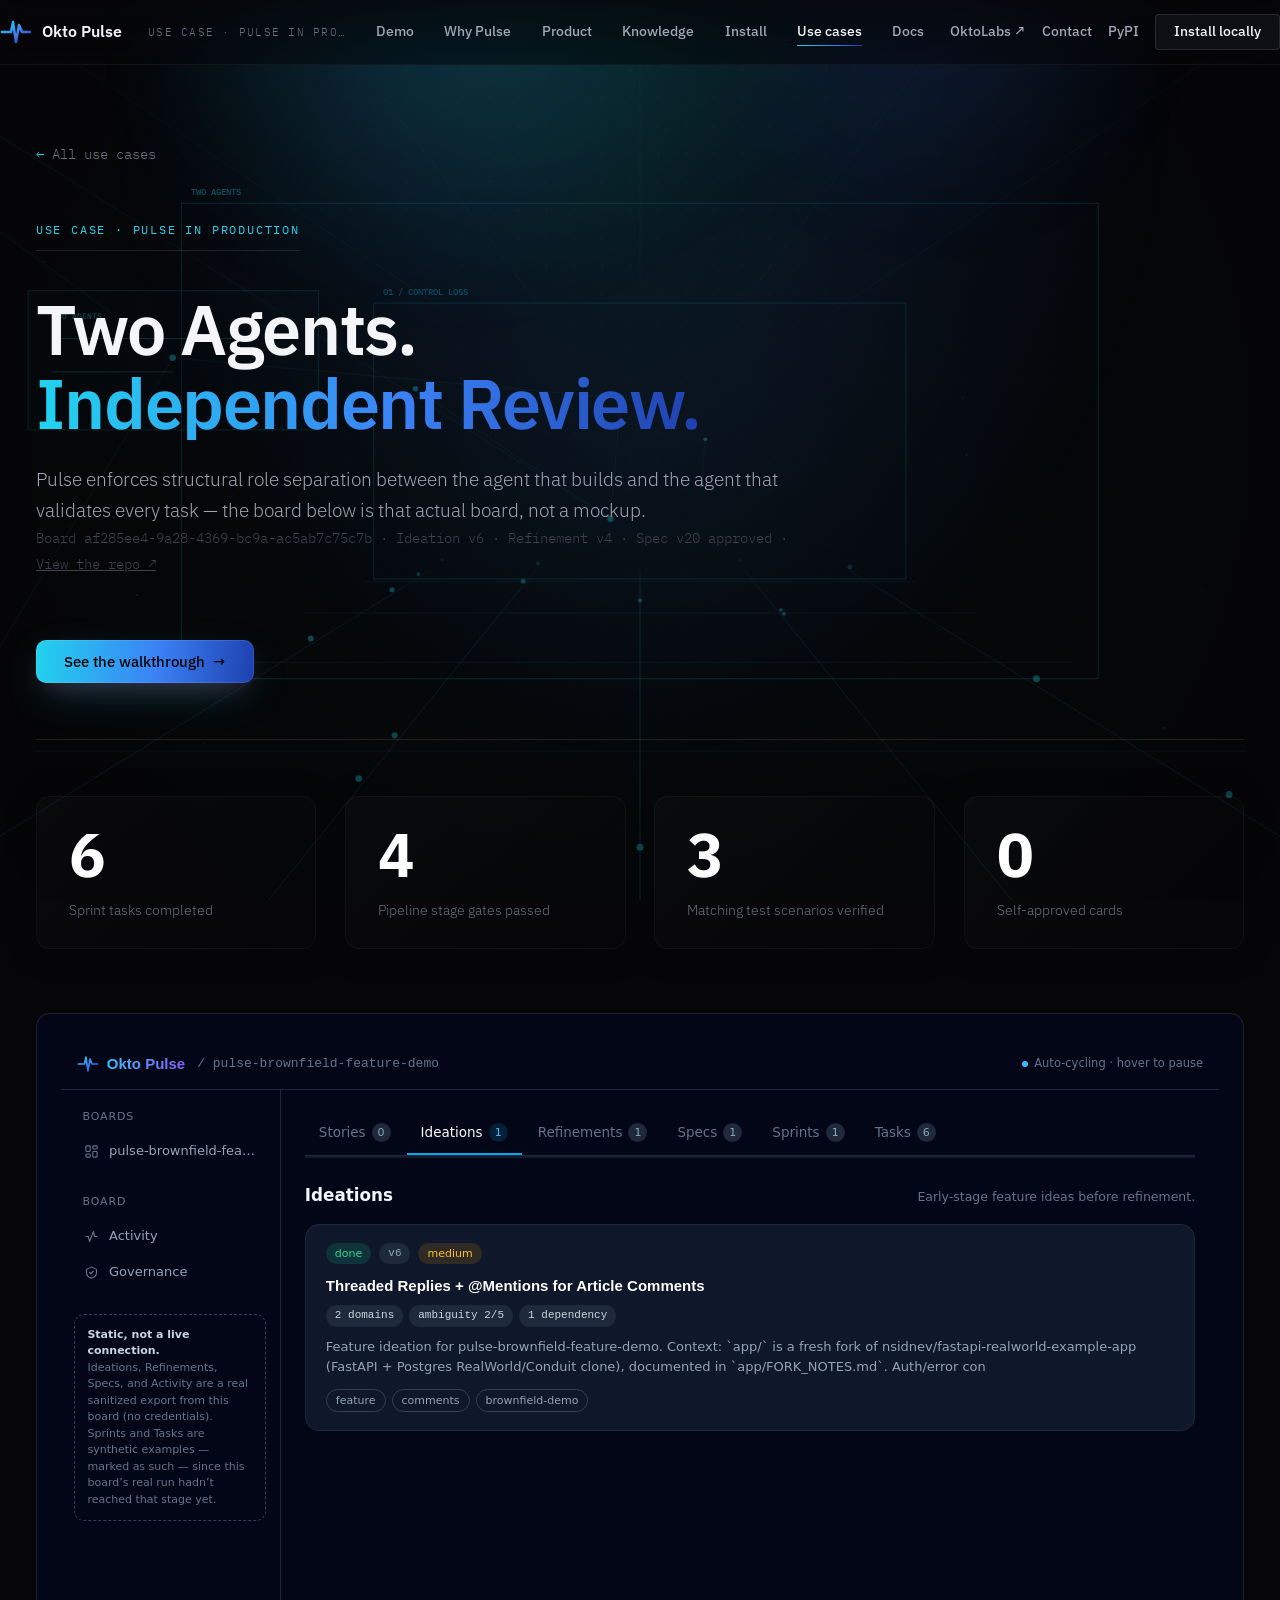
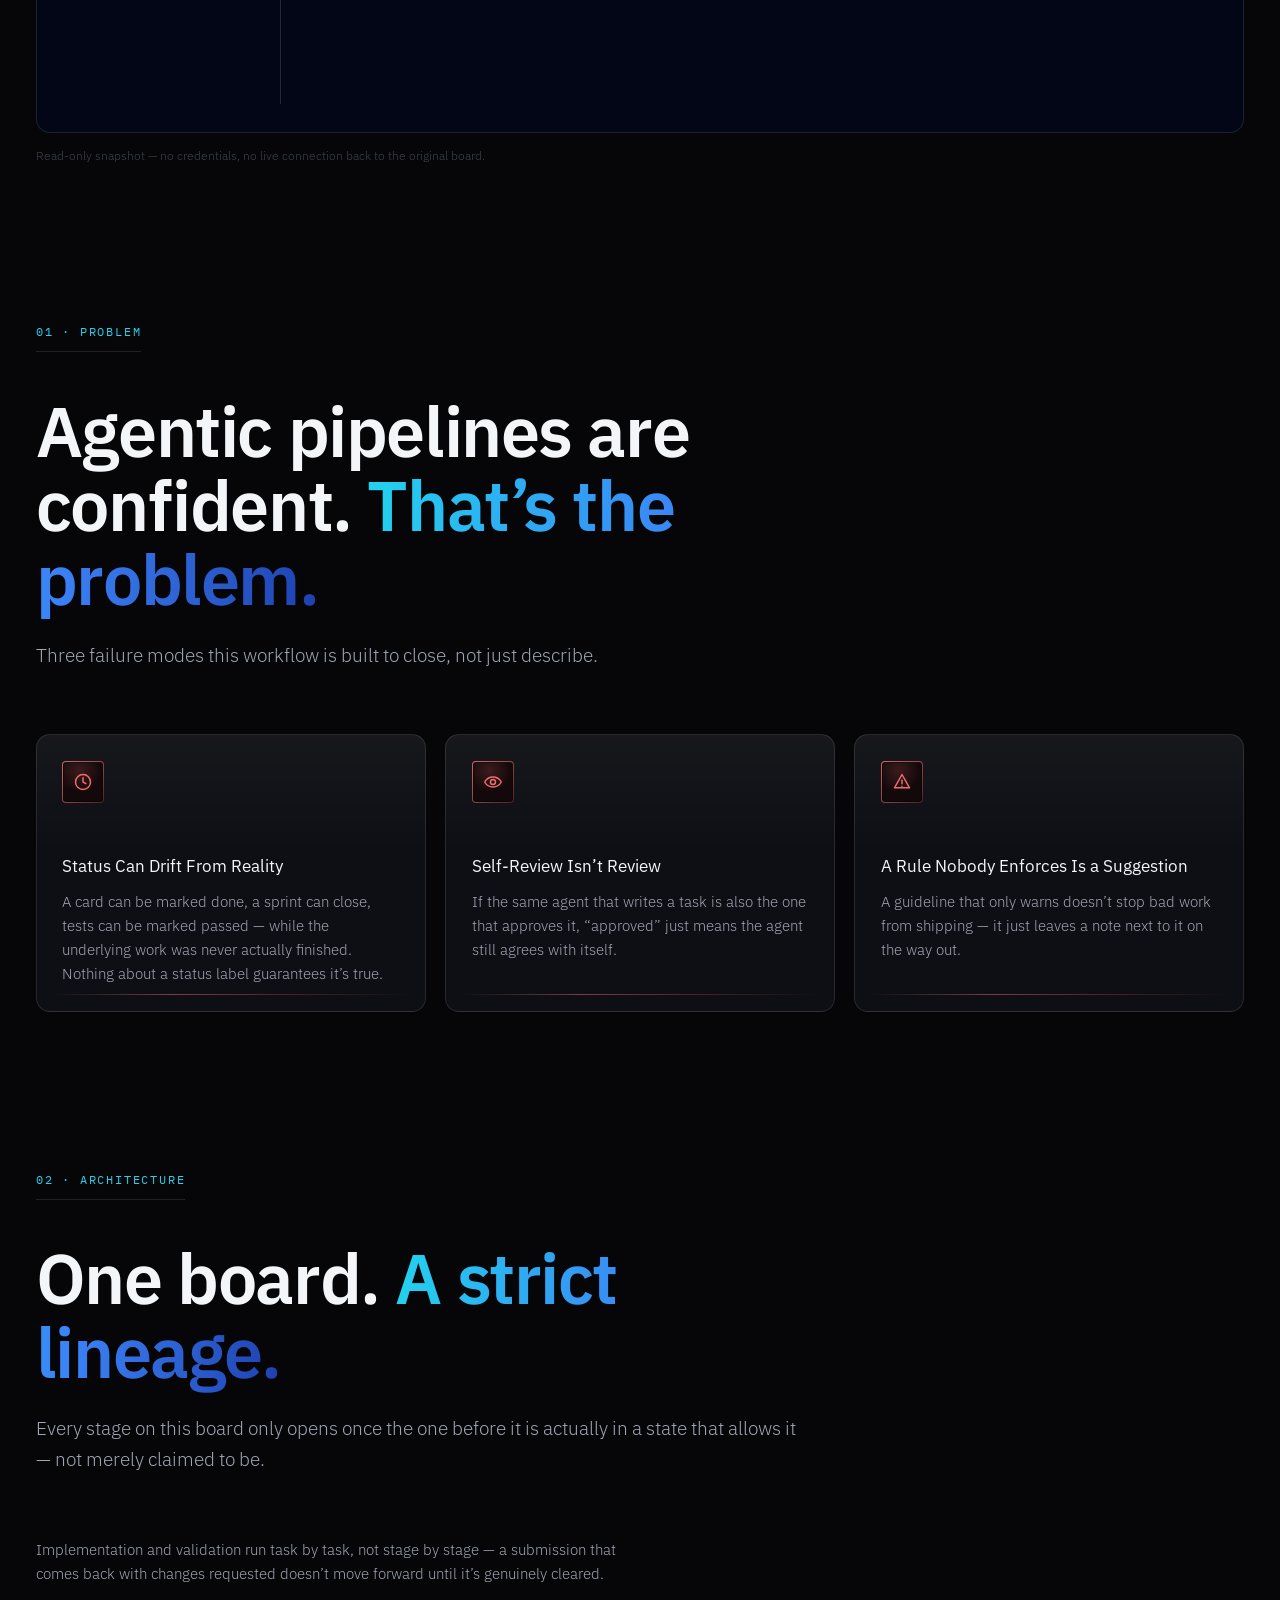
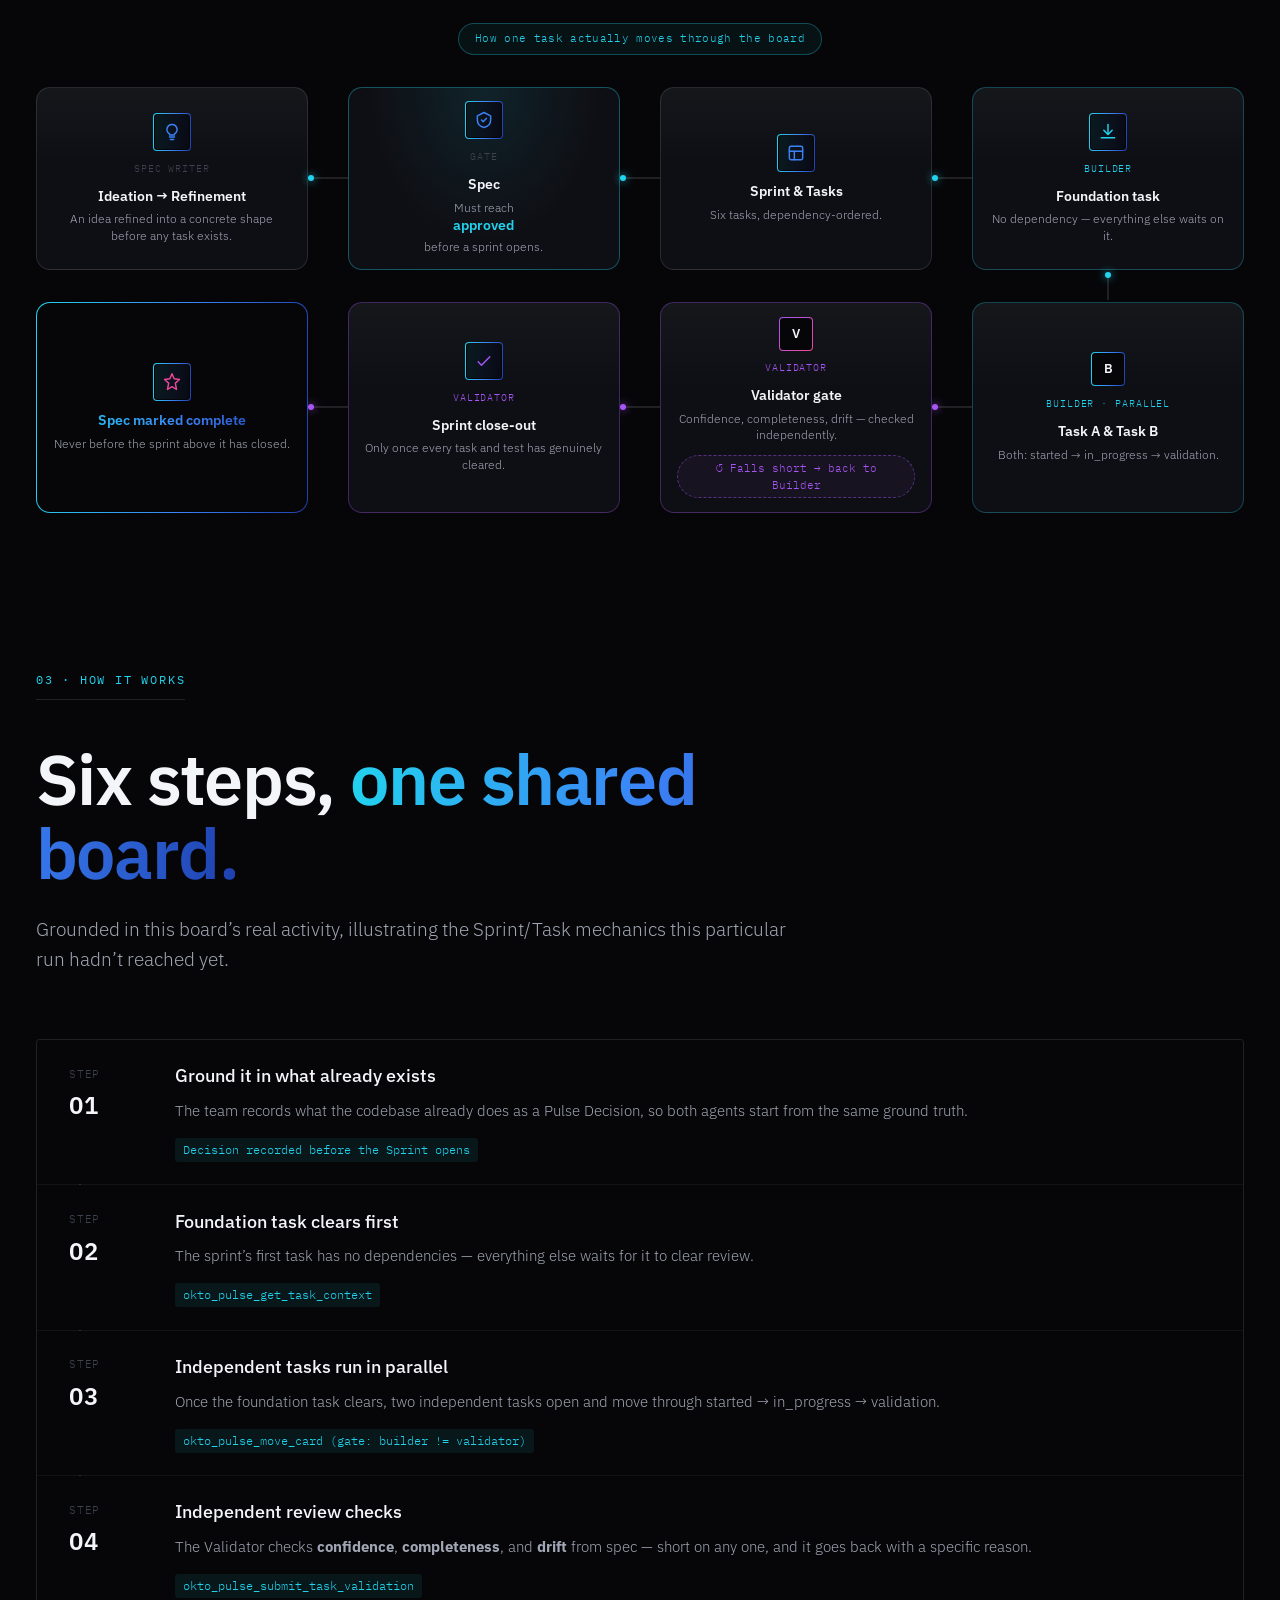
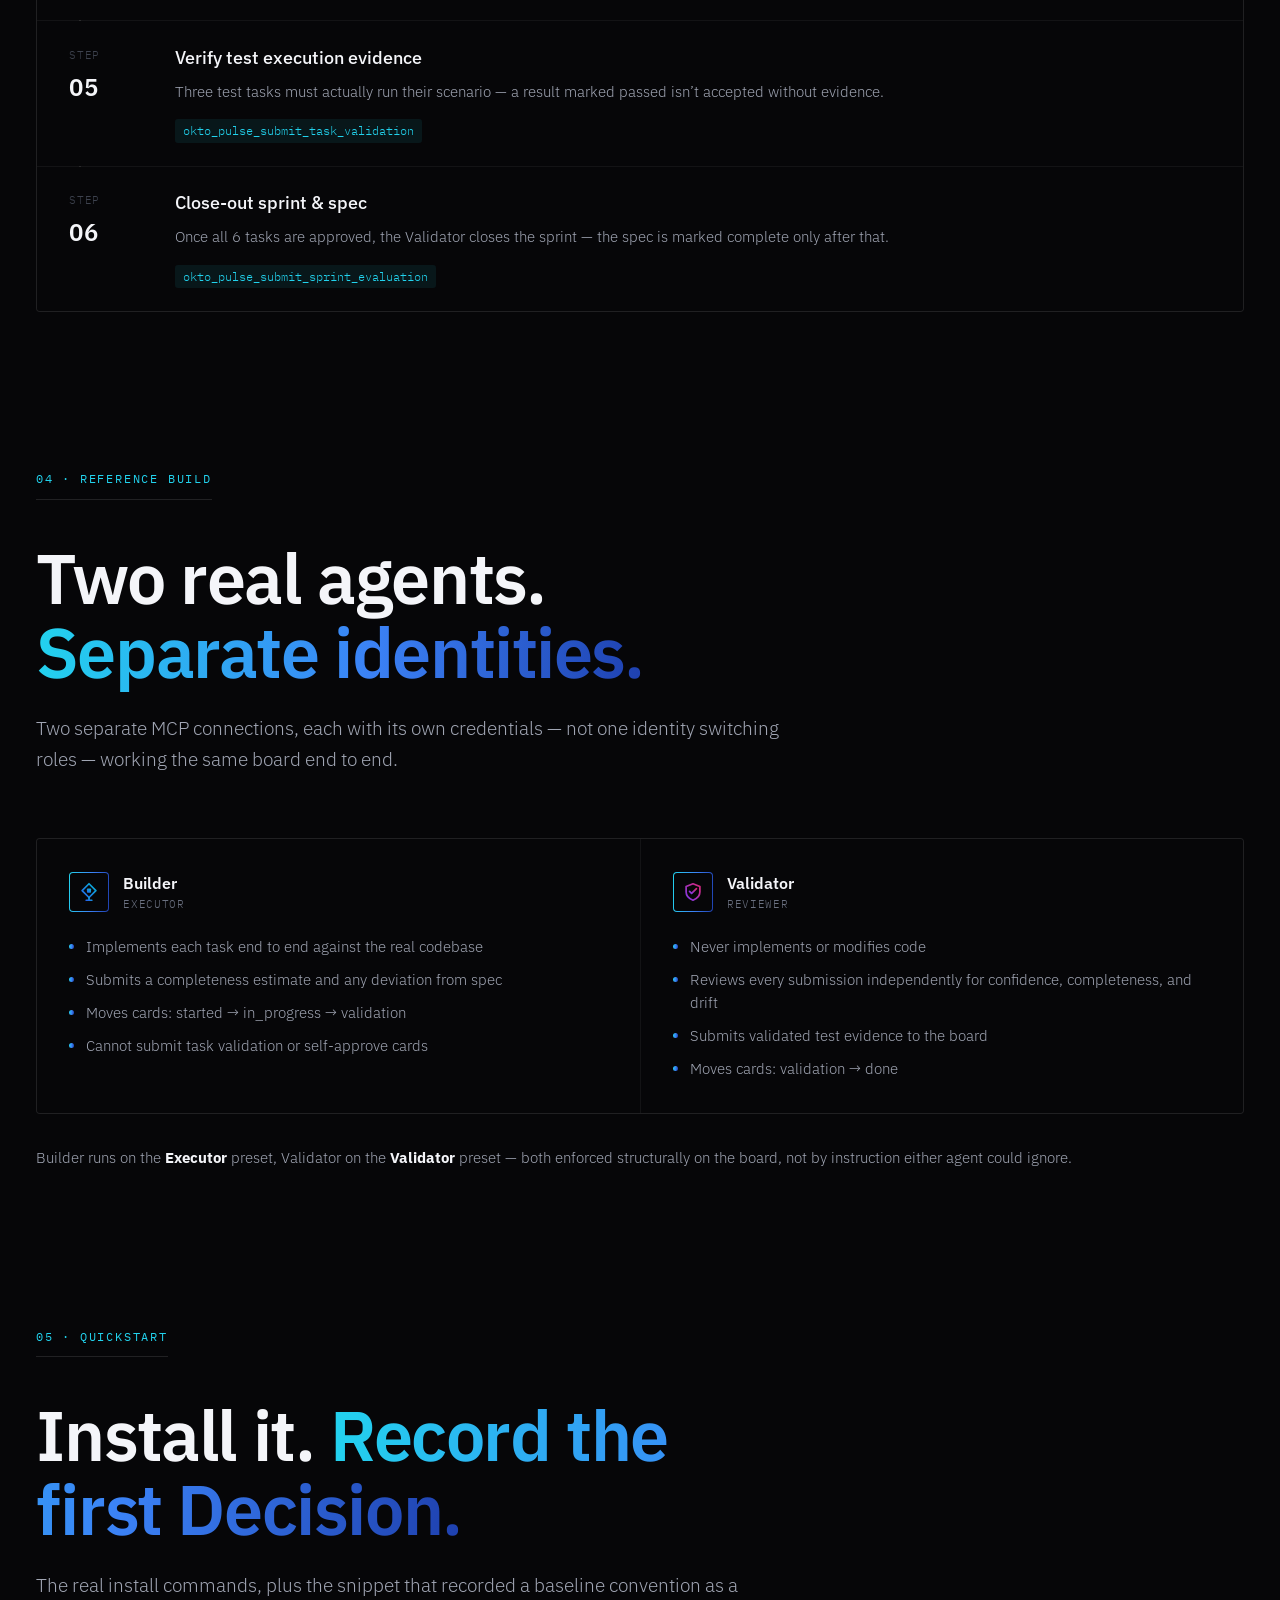
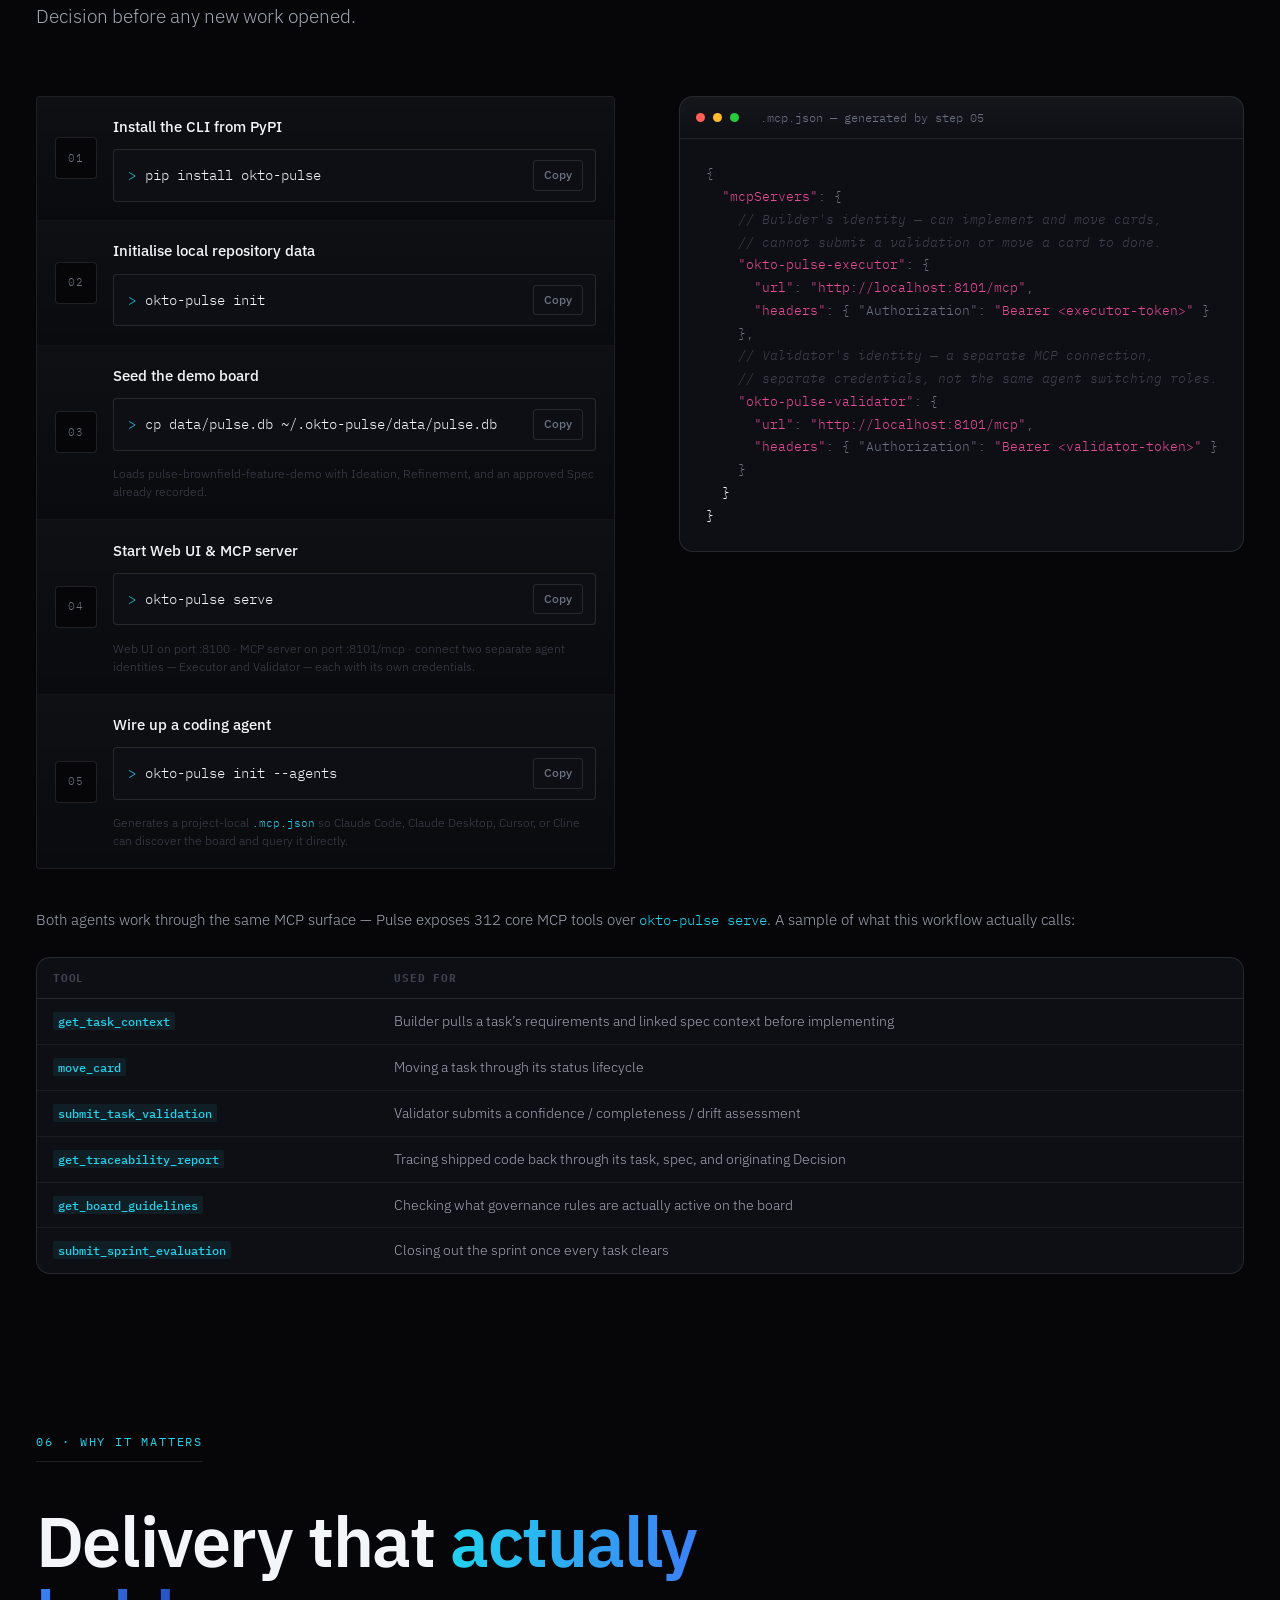
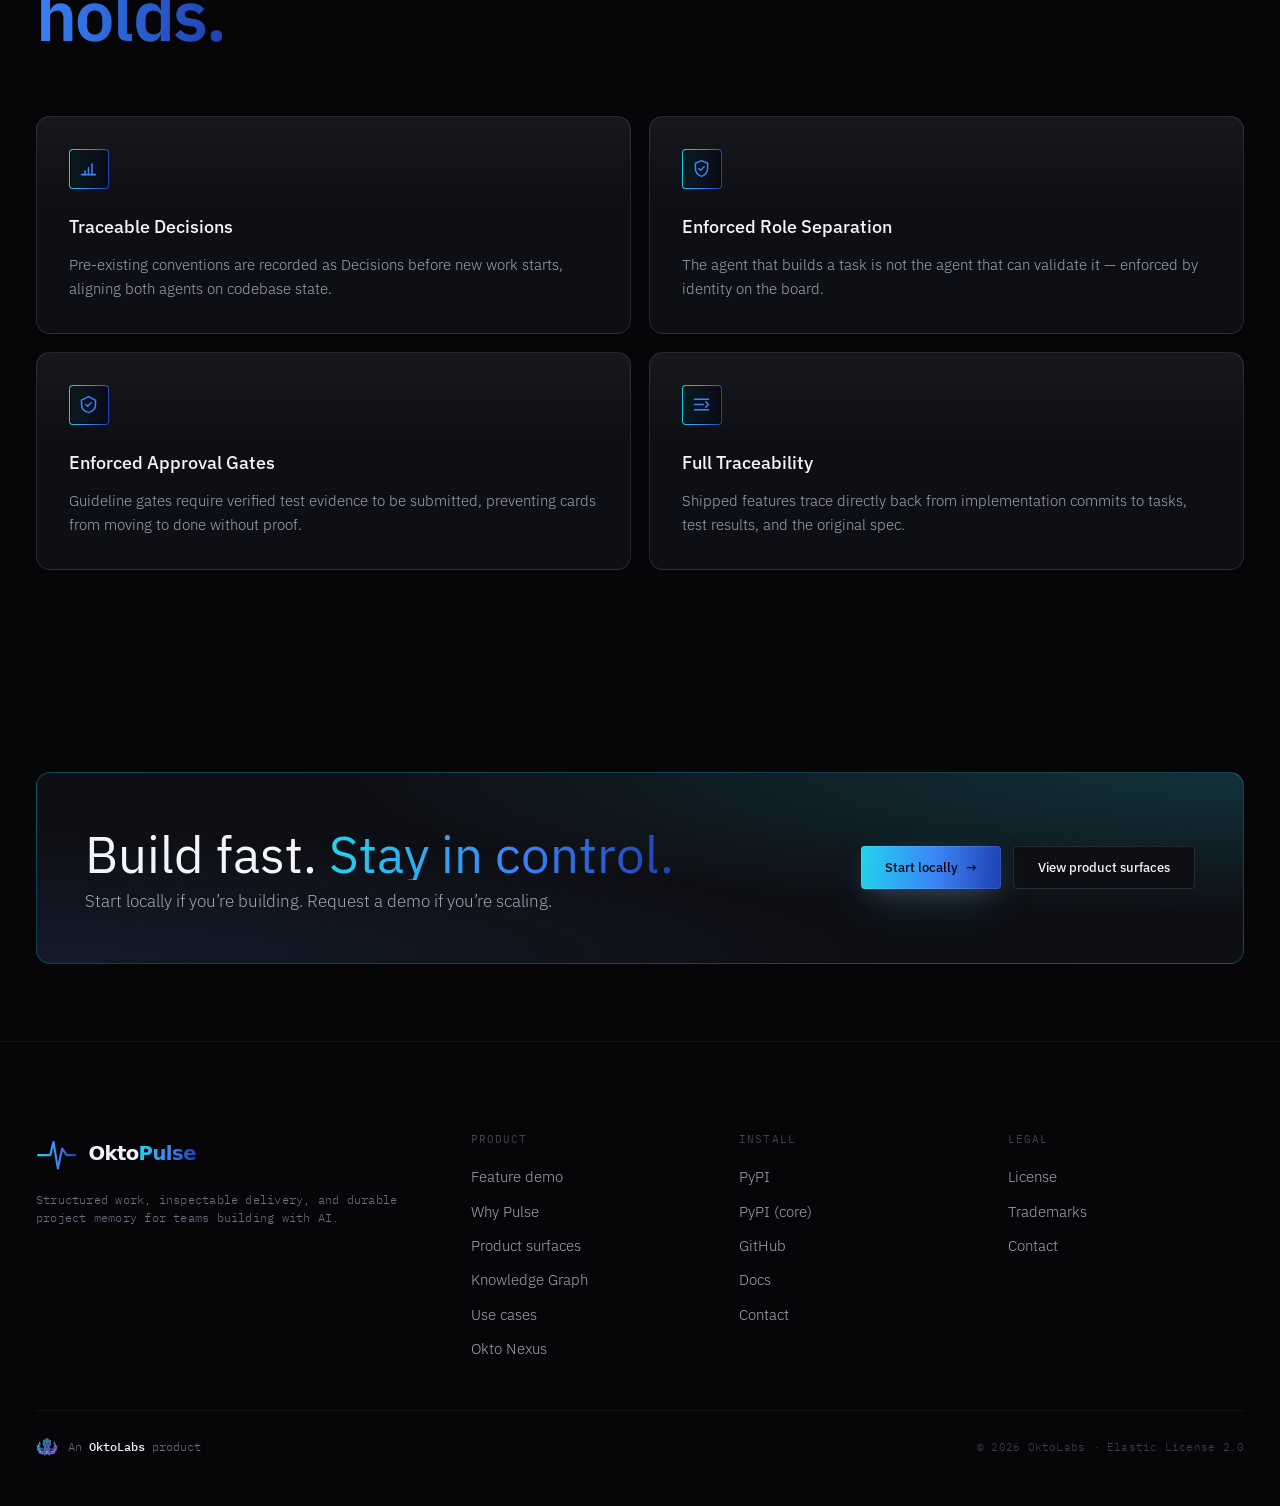
==== commit 5f9db41b: "Bump board.css version for cache busting" ====
--- a/use-case-two-agents-governed-board.html
+++ b/use-case-two-agents-governed-board.html
@@ -38,7 +38,7 @@
        rest of this page's own design system. -->
   <link rel="preconnect" href="https://api.fontshare.com" />
   <link href="https://api.fontshare.com/v2/css?f[]=satoshi@400,500,700,900&f[]=general-sans@400,500,600&display=swap" rel="stylesheet" />
-  <link rel="stylesheet" href="./board.css?v=20260815-b10" />
+  <link rel="stylesheet" href="./board.css?v=20260815-b11" />
 
   <style>
     /* Fix sticky board-topbar overlaying navigation */
--- a/board.css
+++ b/board.css
@@ -76,8 +76,7 @@
      the first fold now, and backdrop-filter sampling a live-animating
      layer on every frame is a real, avoidable scroll-jank cost */
   background: rgb(2, 6, 23);
-  position: sticky;
-  top: 0;
+  position: relative;
   z-index: 30;
 }
 .board-hamburger {
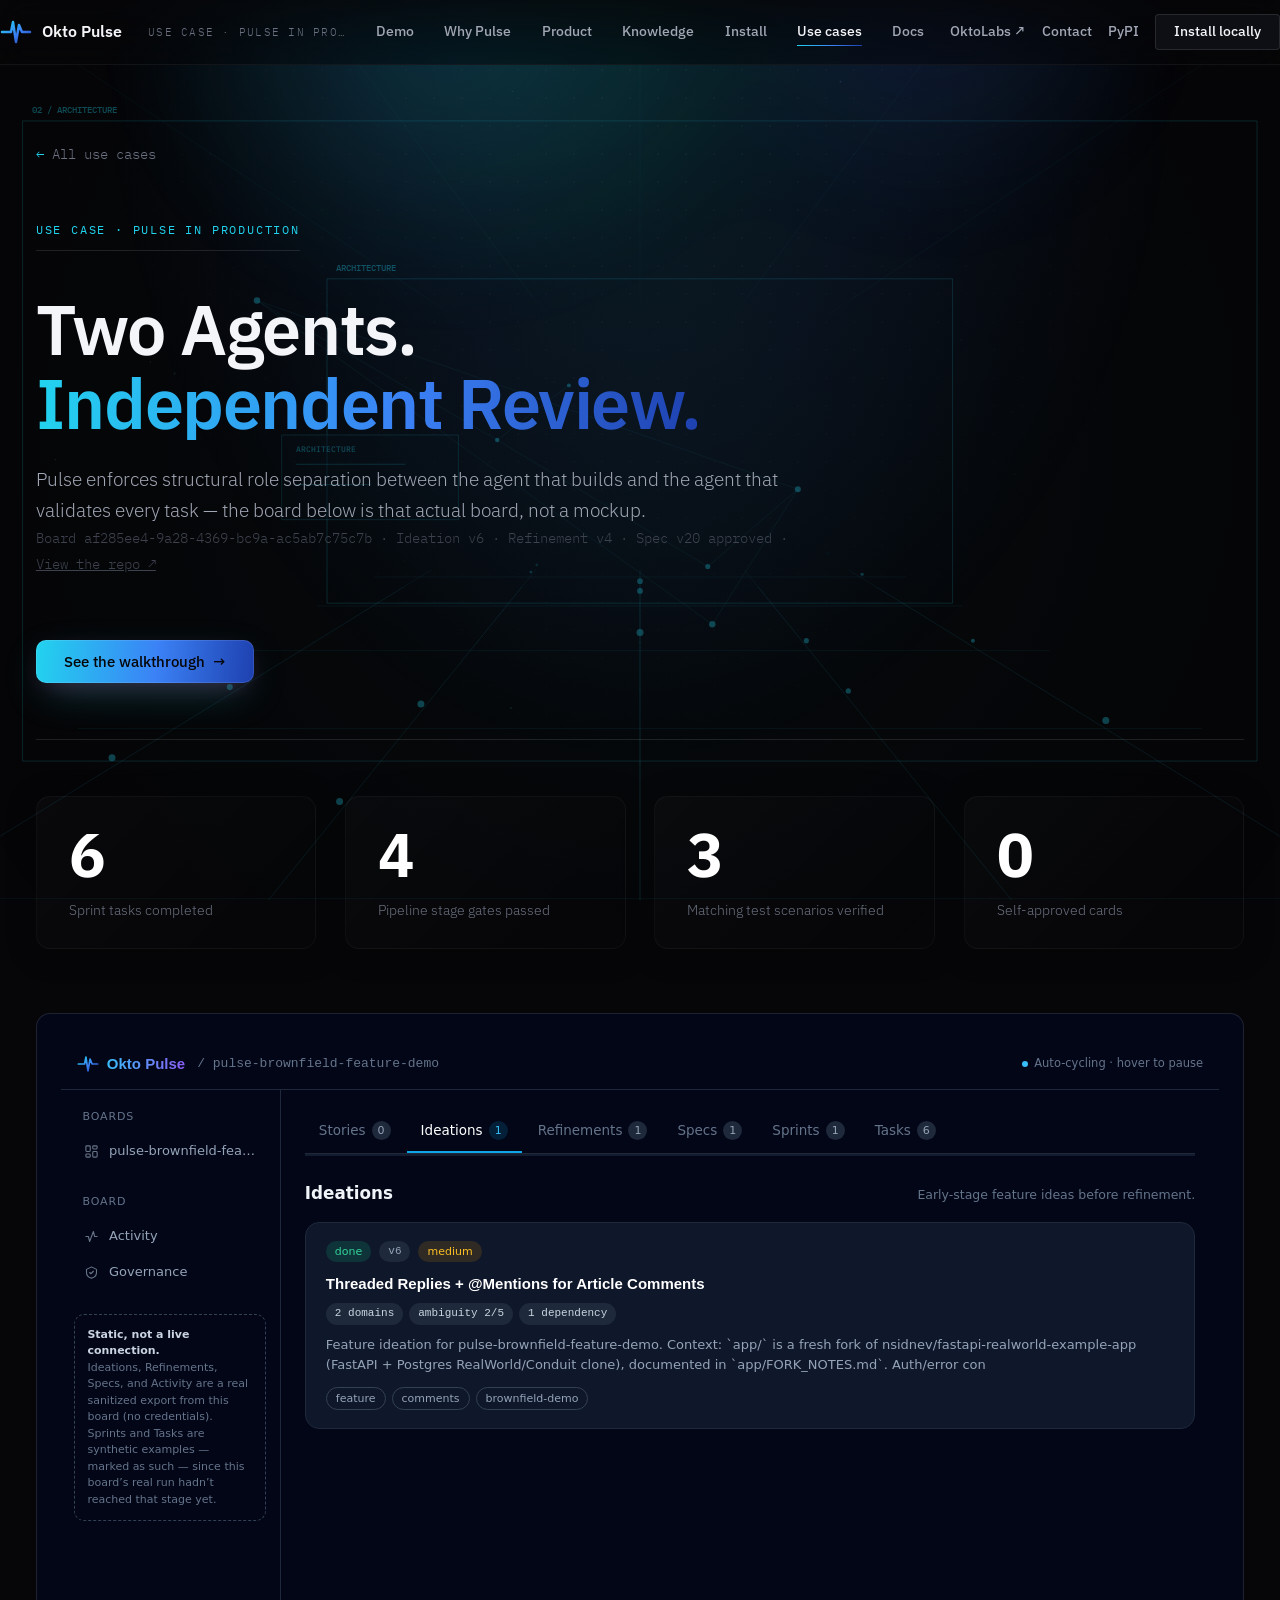
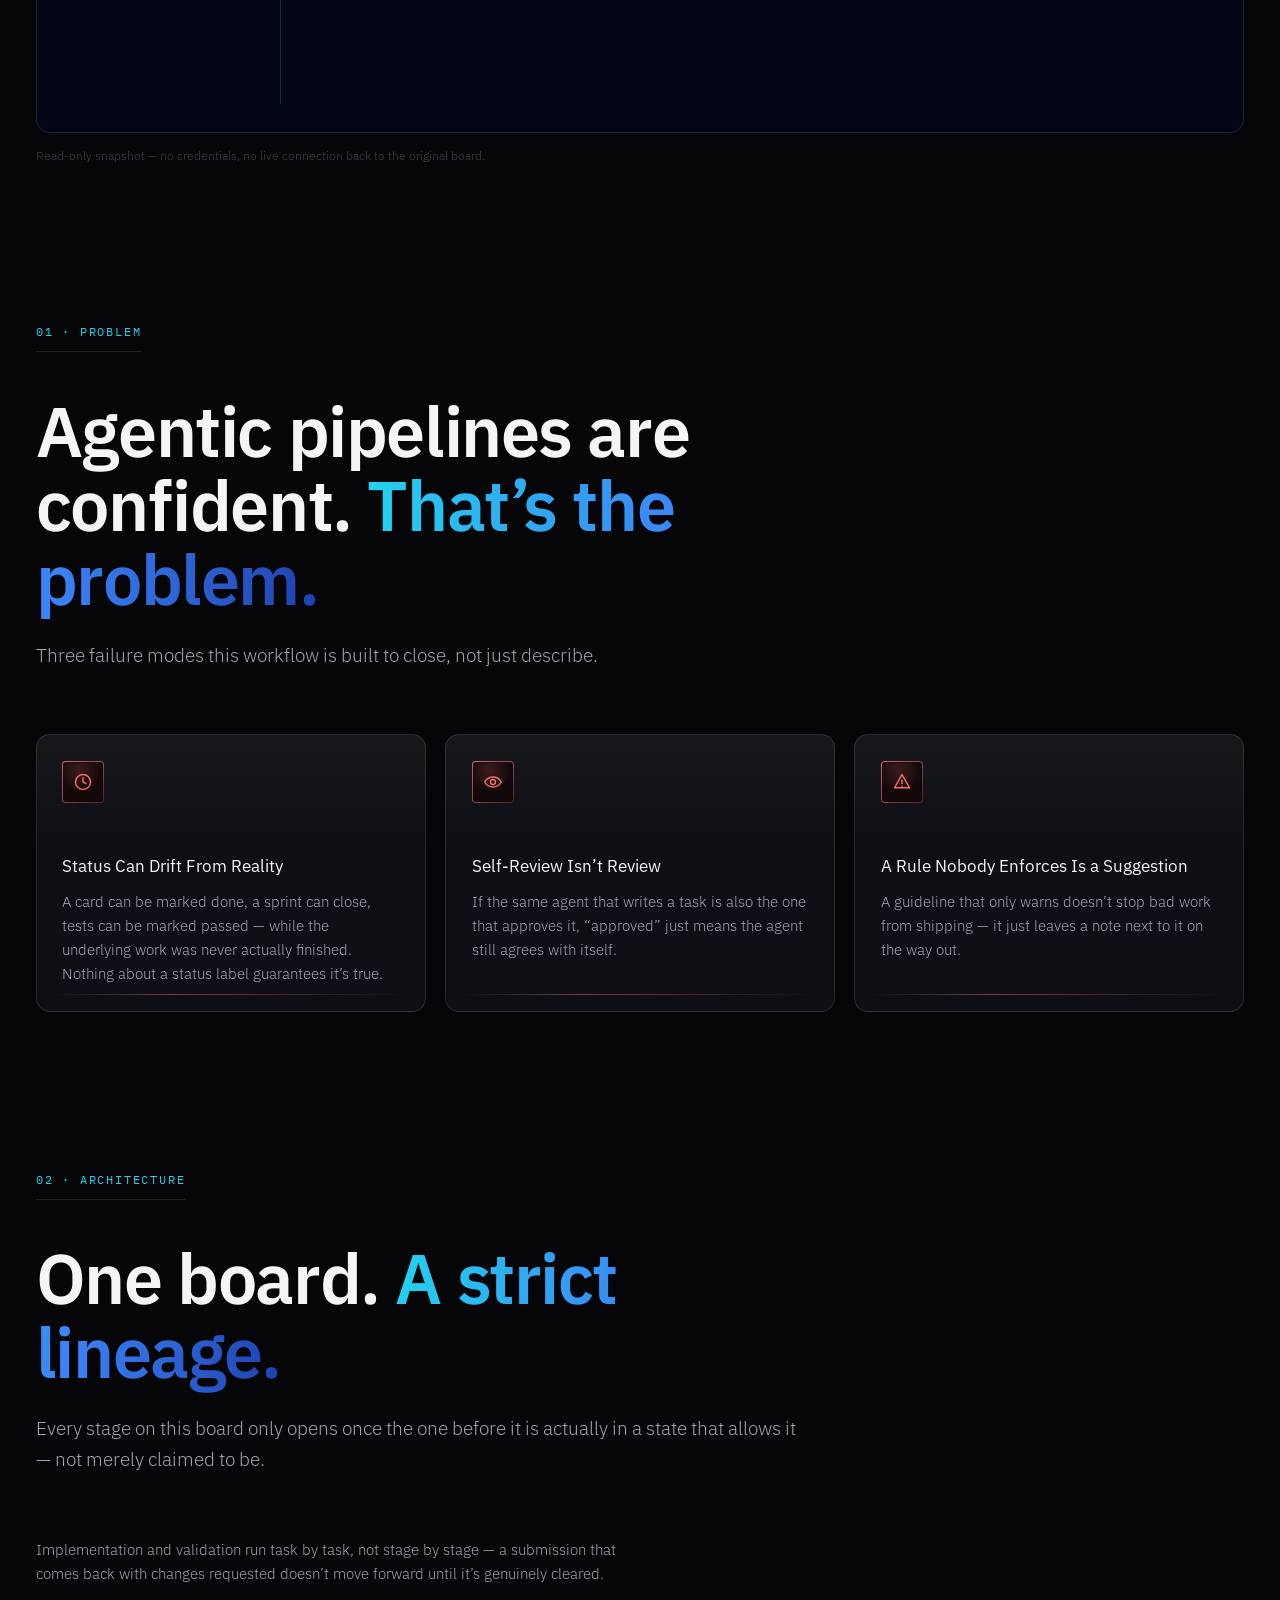
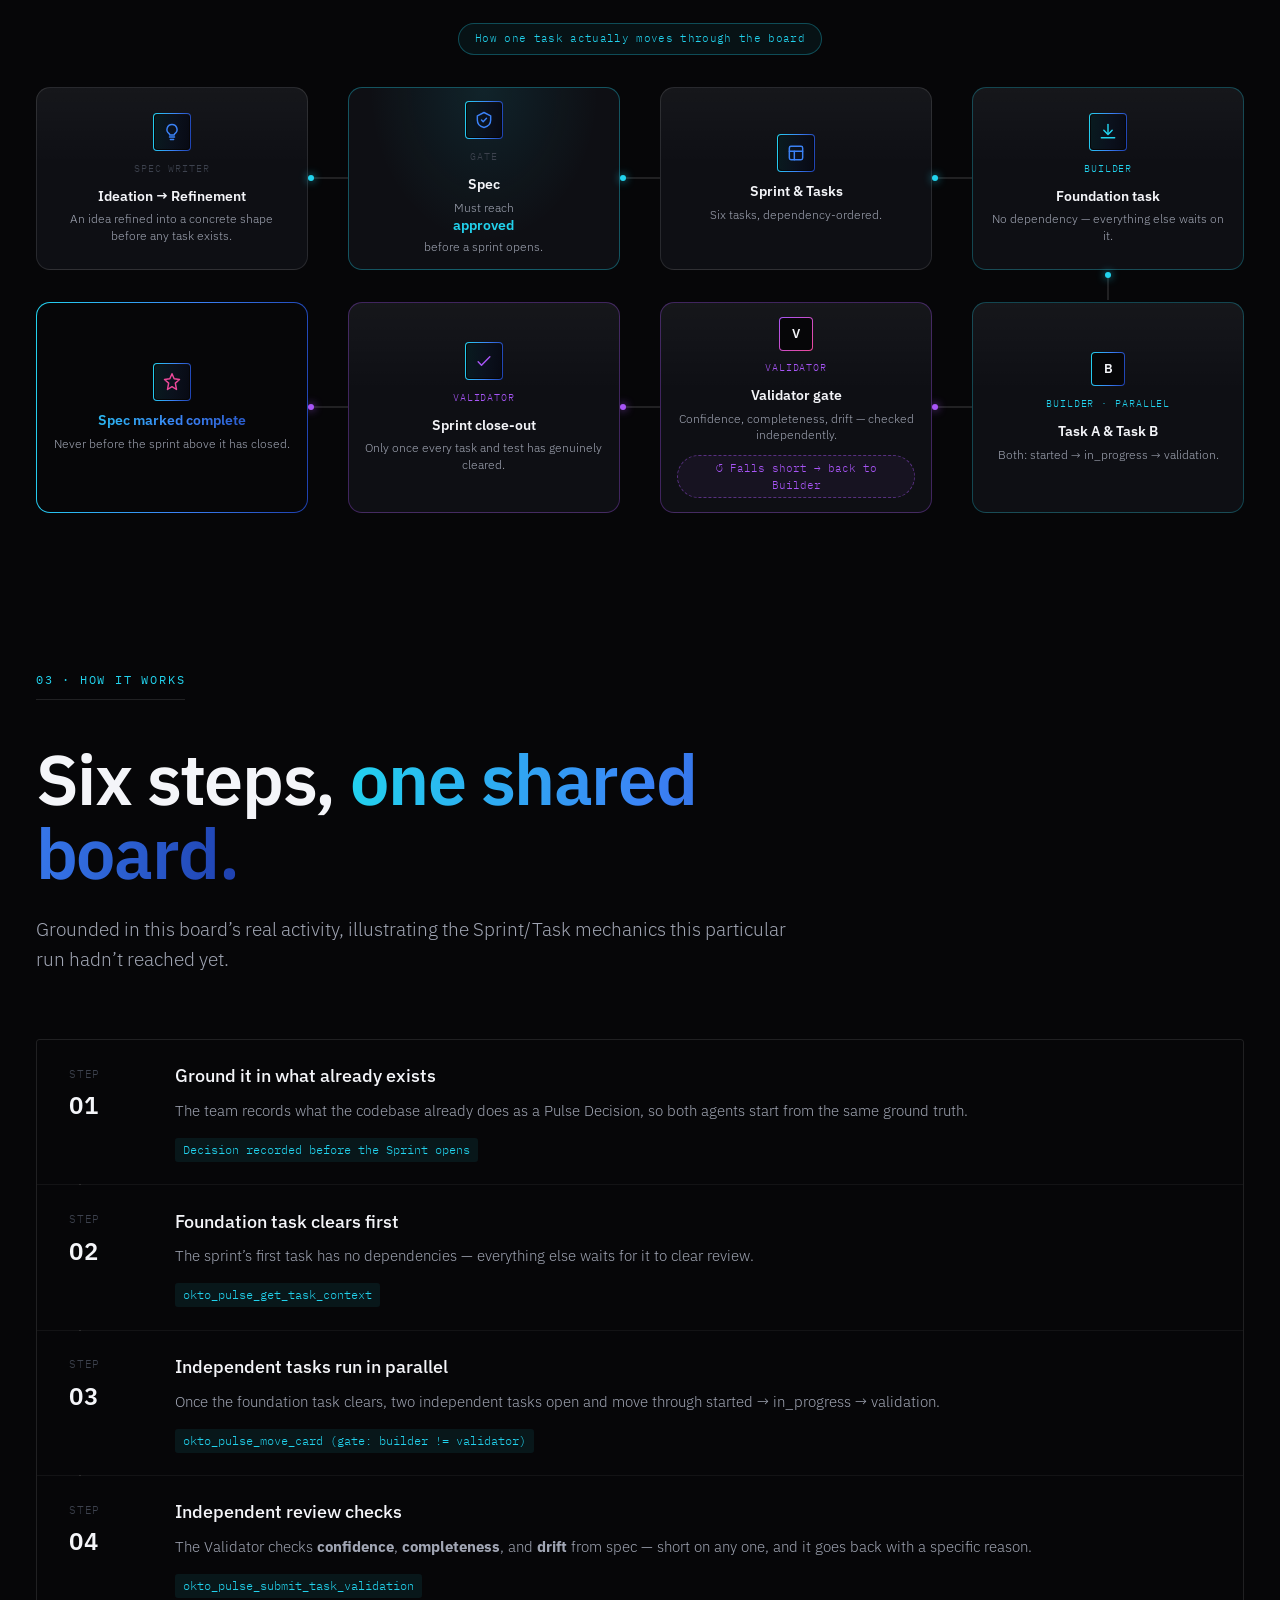
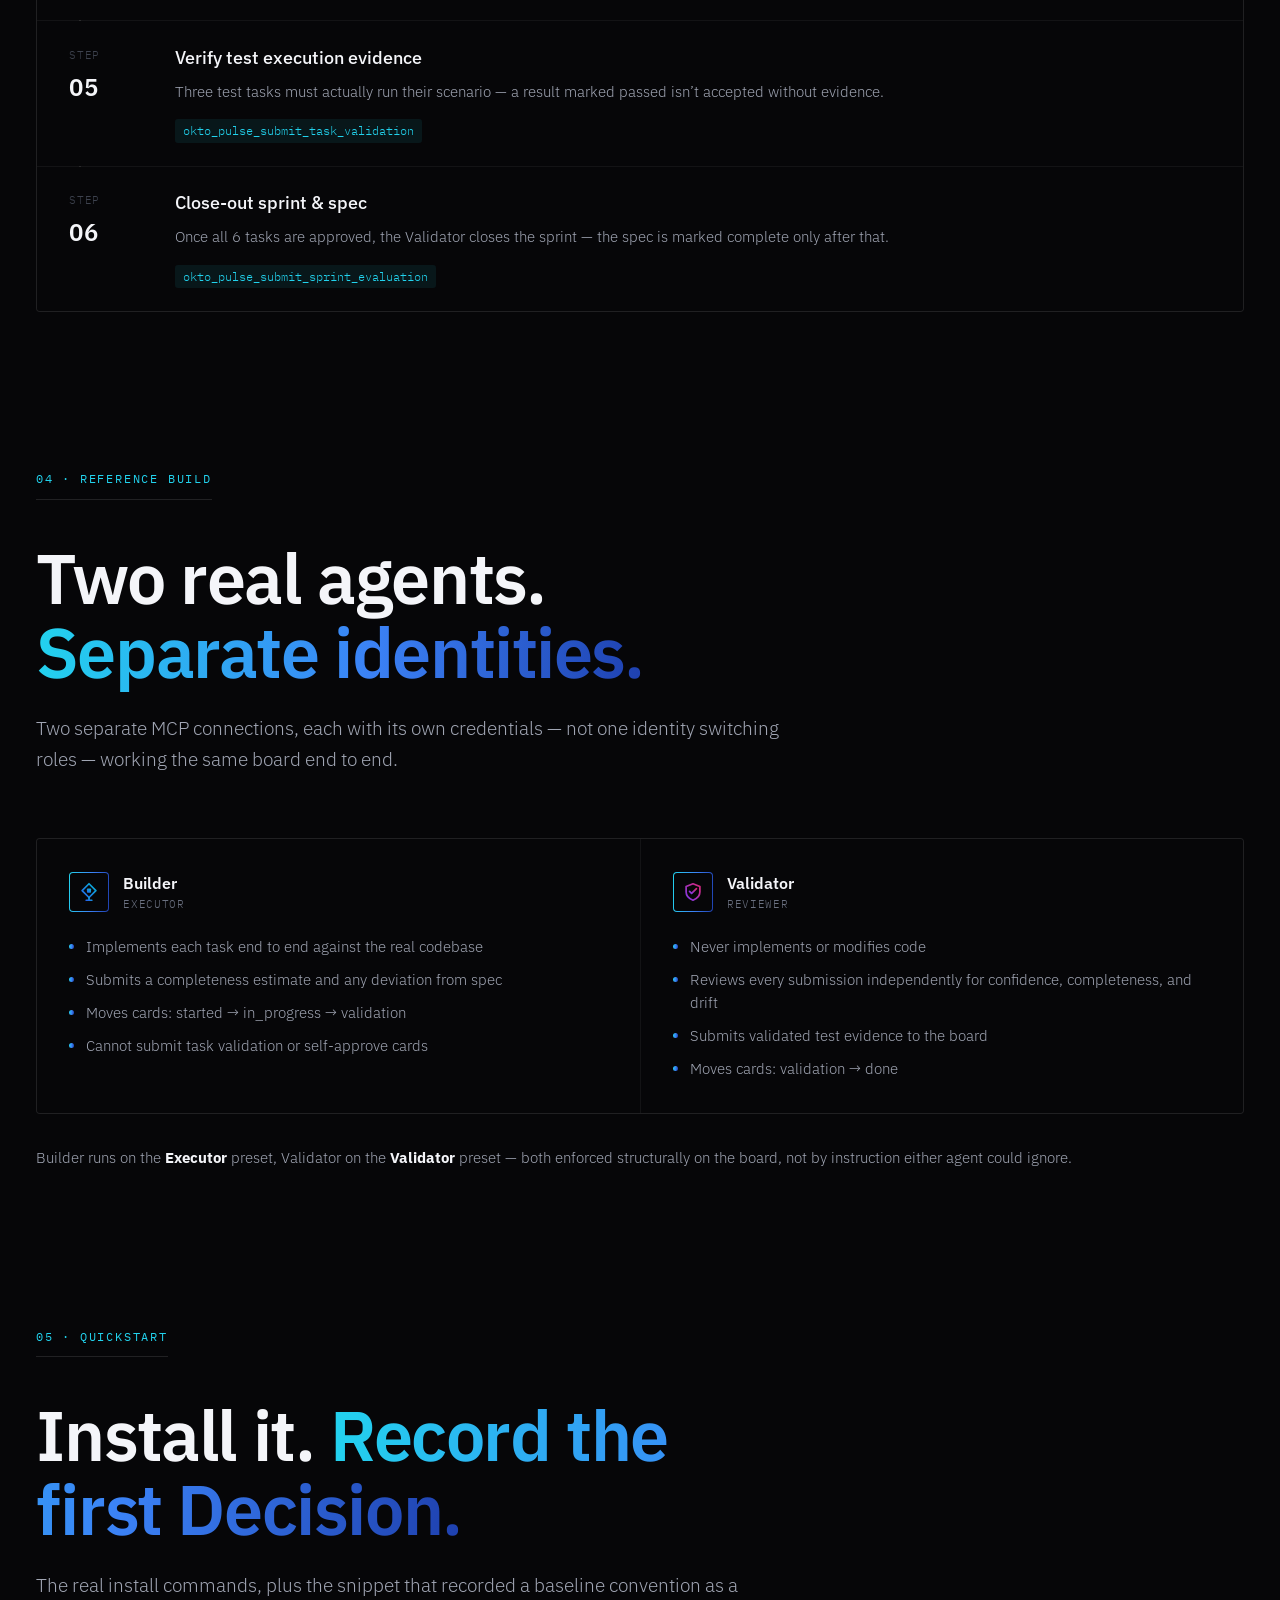
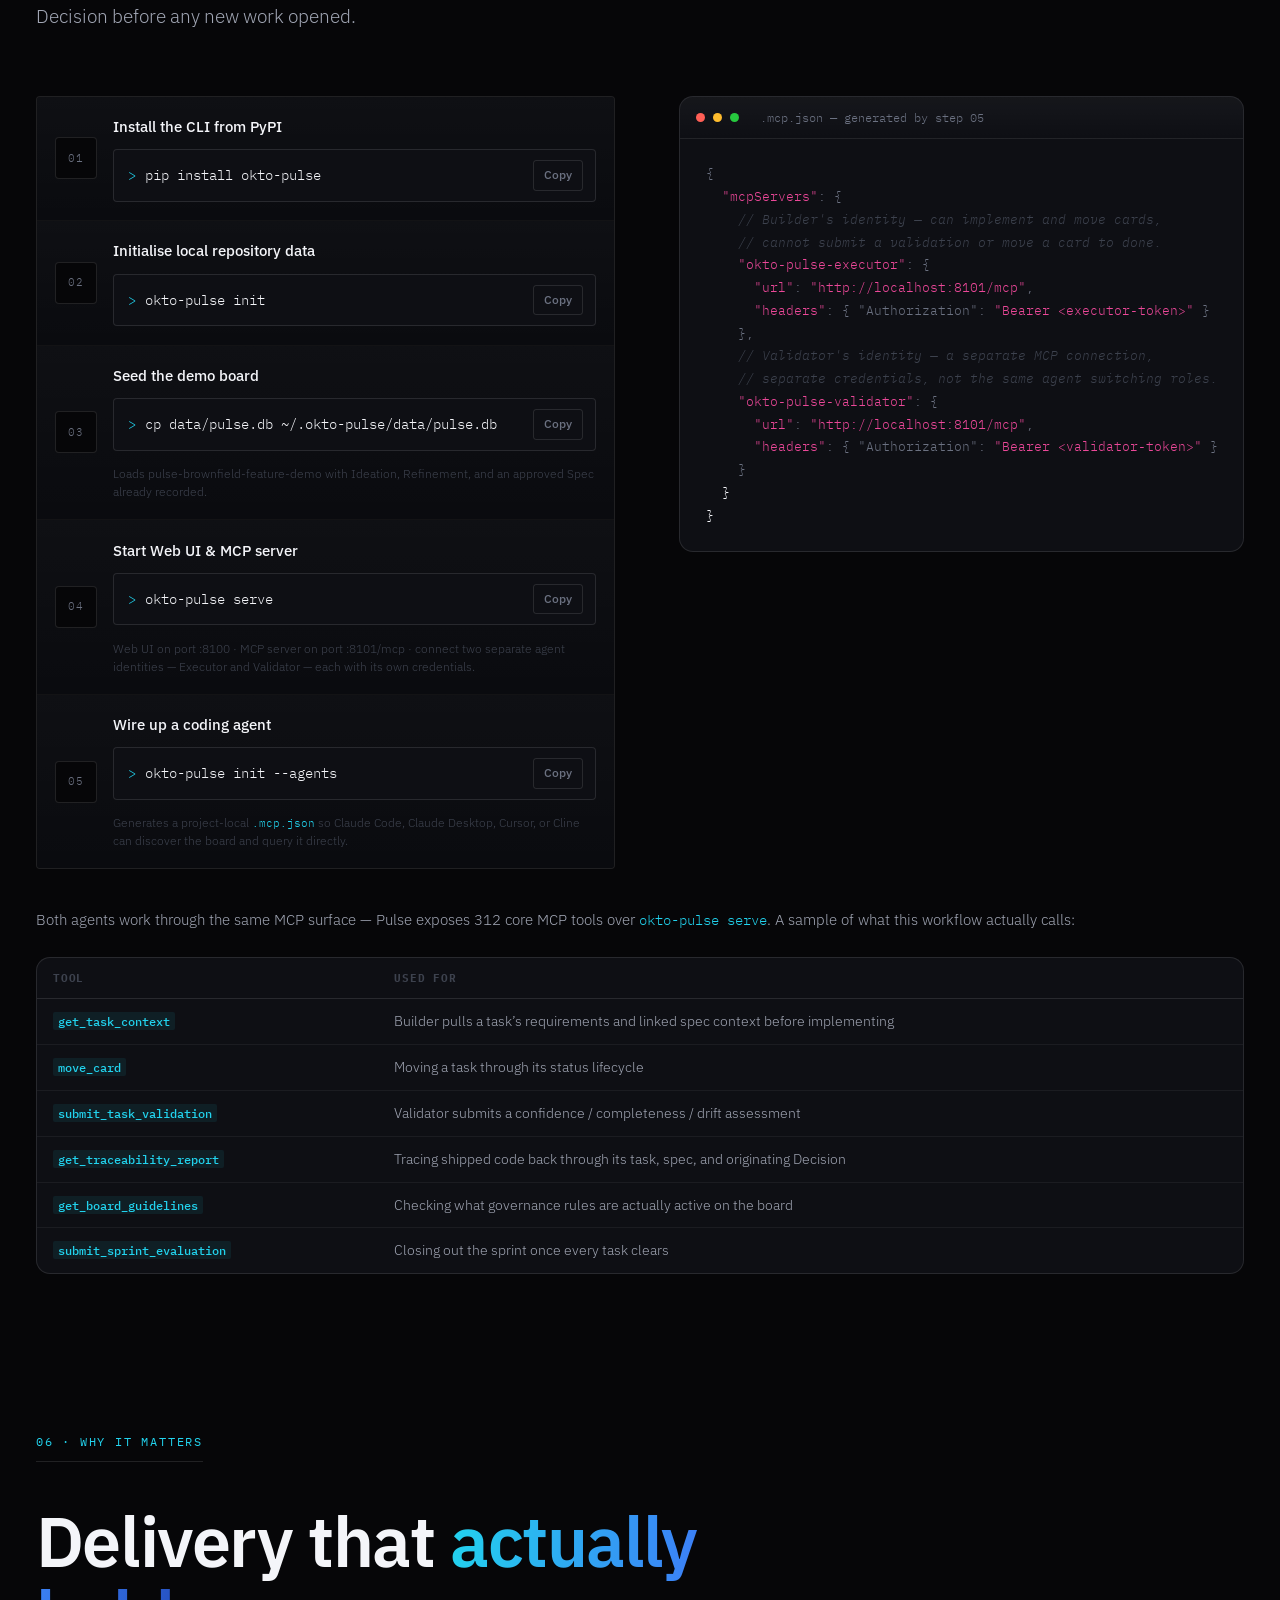
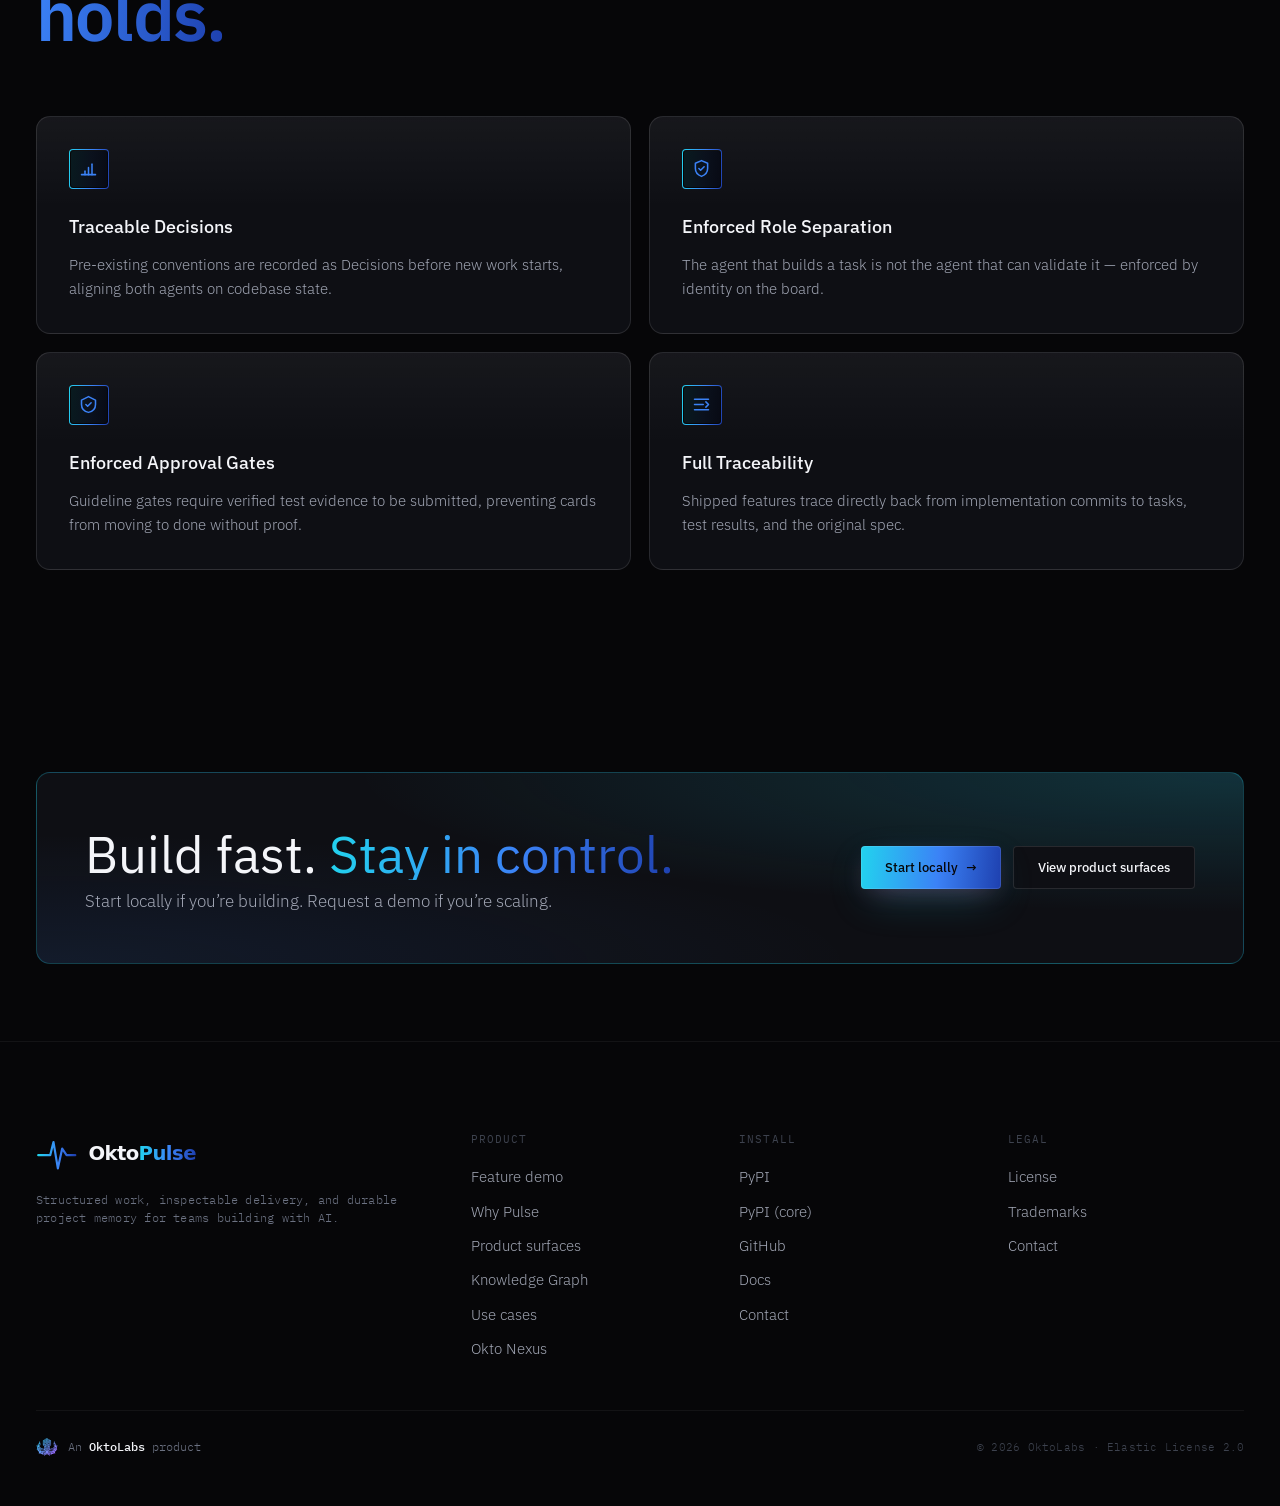
==== commit c630eb68: "Fix scroll leak behind board nav tabs and animate dashboard" ====
--- a/use-case-two-agents-governed-board.html
+++ b/use-case-two-agents-governed-board.html
@@ -38,7 +38,7 @@
        rest of this page's own design system. -->
   <link rel="preconnect" href="https://api.fontshare.com" />
   <link href="https://api.fontshare.com/v2/css?f[]=satoshi@400,500,700,900&f[]=general-sans@400,500,600&display=swap" rel="stylesheet" />
-  <link rel="stylesheet" href="./board.css?v=20260815-b11" />
+  <link rel="stylesheet" href="./board.css?v=20260815-b12" />
 
   <style>
     /* Fix sticky board-topbar overlaying navigation */
--- a/board.css
+++ b/board.css
@@ -238,21 +238,47 @@
 .board-main { padding: 1.25rem 1.5rem 3rem; min-width: 0; }
 
 /* ---------- embed mode: capped to ~one viewport, own scroll ---------- */
+@keyframes board-embed-entrance {
+  from {
+    opacity: 0;
+    transform: translateY(15px);
+  }
+  to {
+    opacity: 1;
+    transform: translateY(0);
+  }
+}
+@keyframes board-panel-fade-in {
+  from {
+    opacity: 0;
+    transform: translateY(8px);
+  }
+  to {
+    opacity: 1;
+    transform: translateY(0);
+  }
+}
+
 .board-embed {
   display: flex;
   flex-direction: column;
   height: min(88vh, 720px);
   overflow: hidden;
+  animation: board-embed-entrance 800ms var(--ease, cubic-bezier(0.22, 1, 0.36, 1)) forwards;
 }
 .board-embed .board-shell { flex: 1; min-height: 0; }
-.board-embed .board-main { height: 100%; overflow-y: auto; }
+.board-embed .board-main { height: 100%; overflow-y: auto; padding-top: 0; }
 .board-embed .board-sidebar { height: 100%; overflow-y: auto; }
 .board-embed .board-tabs {
   position: sticky;
   top: 0;
   background: var(--surface-950);
   z-index: 5;
-  padding-top: 2px;
+  padding-top: 1.25rem;
+}
+
+#boardPanel > * {
+  animation: board-panel-fade-in 350ms var(--ease, cubic-bezier(0.22, 1, 0.36, 1)) forwards;
 }
 
 /* ---------- tabs ---------- */
